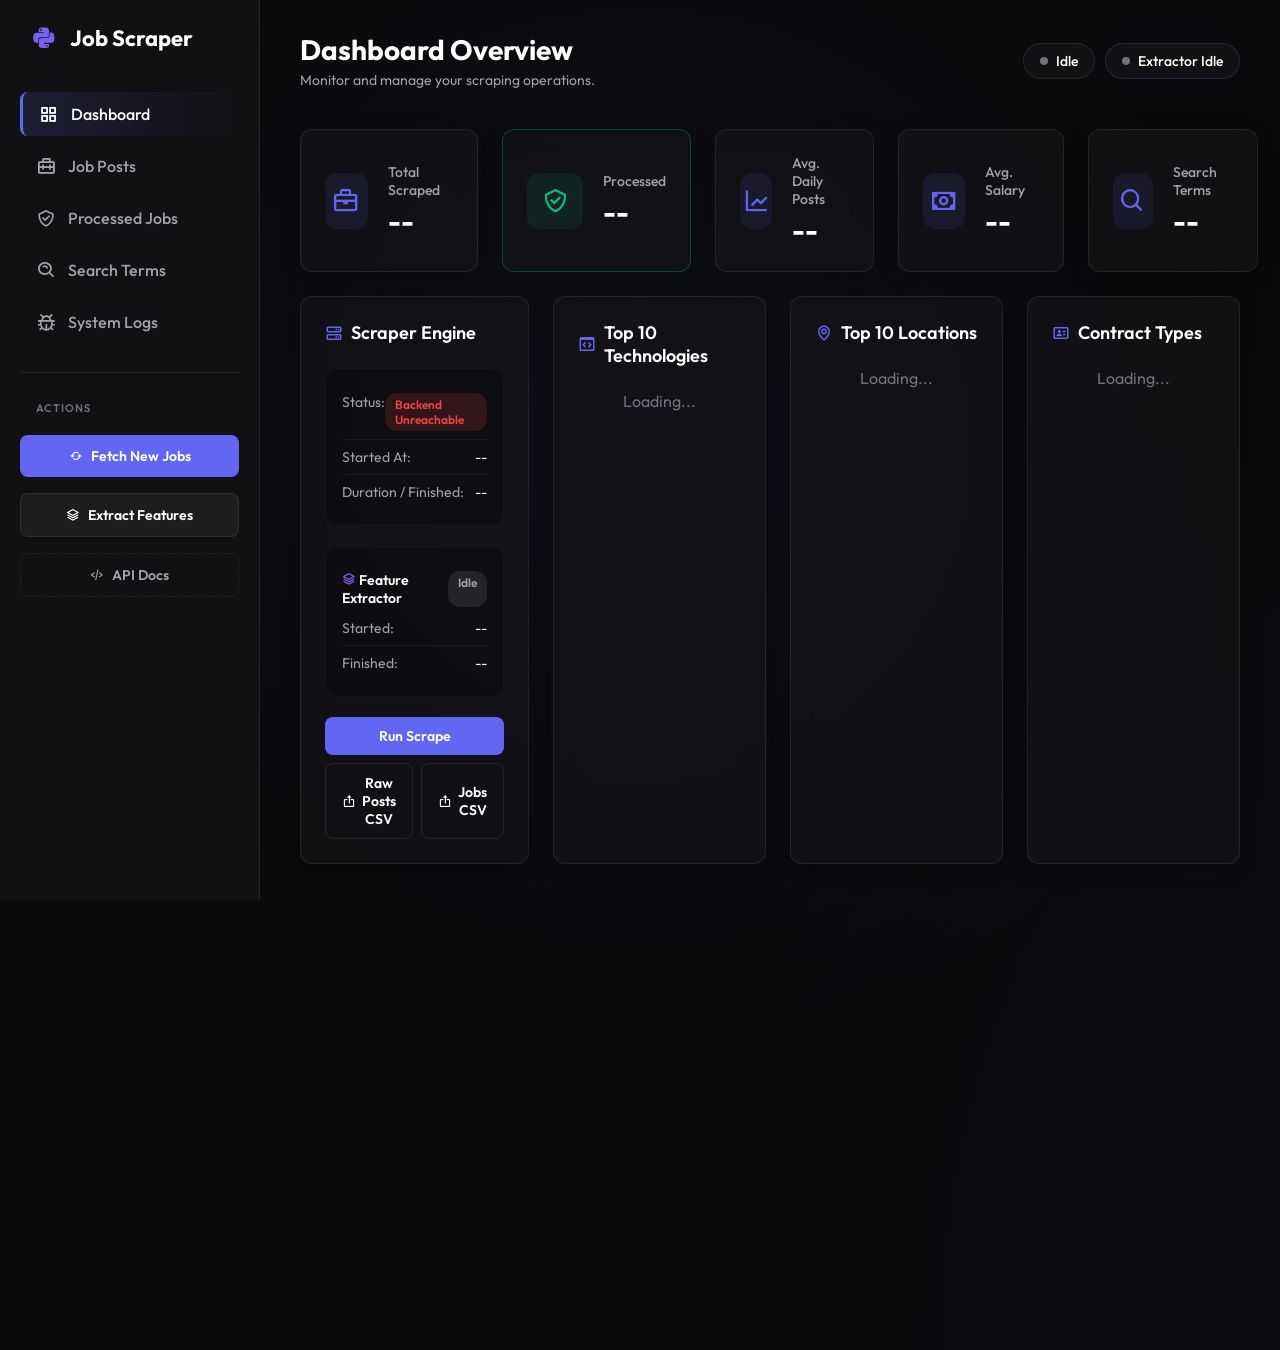
==== frontend/index.html @ f5d87446 "Adjust front-end" ====
<!DOCTYPE html>
<html lang="en">
<head>
    <meta charset="UTF-8">
    <meta name="viewport" content="width=device-width, initial-scale=1.0">
    <title>Gupy Scraper Dashboard</title>
    <meta name="description" content="Monitor and manage your Gupy job scraping operations with real-time status, feature extraction, and structured data views.">
    <!-- Favicon -->
    <link rel="icon" type="image/png" href="/frontend/favicon.png">
    <!-- Google Fonts -->
    <link rel="preconnect" href="https://fonts.googleapis.com">
    <link rel="preconnect" href="https://fonts.gstatic.com" crossorigin>
    <link href="https://fonts.googleapis.com/css2?family=Outfit:wght@300;400;500;600;700&display=swap" rel="stylesheet">
    <!-- Boxicons -->
    <link href='https://unpkg.com/boxicons@2.1.4/css/boxicons.min.css' rel='stylesheet'>
    <link rel="stylesheet" href="/frontend/style.css">
</head>
<body>
    <div class="app-container">
        <!-- Sidebar Navigation -->
        <nav class="sidebar">
            <div class="logo">
                <i class='bx bxl-python'></i>
                <span>Job Scraper</span>
            </div>
            <ul class="nav-links">
                <li class="nav-item active" data-target="dashboard-view">
                    <i class='bx bx-grid-alt'></i> Dashboard
                </li>
                <li class="nav-item" data-target="jobs-view">
                    <i class='bx bx-briefcase-alt-2'></i> Job Posts
                </li>
                <li class="nav-item" data-target="processed-jobs-view">
                    <i class='bx bx-check-shield'></i> Processed Jobs
                </li>
                <li class="nav-item" data-target="terms-view">
                    <i class='bx bx-search-alt'></i> Search Terms
                </li>
                <li class="nav-item" data-target="errors-view">
                    <i class='bx bx-bug'></i> System Logs
                </li>
                <div class="nav-divider"></div>
                <div class="nav-subtitle">ACTIONS</div>
                <li>
                    <button class="nav-btn primary" id="btn-scrape-incremental">
                        <i class='bx bx-refresh'></i> Fetch New Jobs
                    </button>
                </li>
                <li>
                    <button class="nav-btn secondary" id="btn-extract">
                        <i class='bx bx-layer'></i> Extract Features
                    </button>
                </li>
                <li>
                    <a href="/docs" target="_blank" class="nav-btn outline">
                        <i class='bx bx-code-alt'></i> API Docs
                    </a>
                </li>
            </ul>
        </nav>

        <!-- Main Content -->
        <main class="main-content">
            <header class="top-header">
                <div class="header-title">
                    <h1 id="page-title">Dashboard Overview</h1>
                    <p class="subtitle">Monitor and manage your scraping operations.</p>
                </div>
                <div class="header-status-pills">
                    <div class="scraper-status-pill" id="global-status-pill" title="Scraper Status">
                        <div class="status-indicator"></div>
                        <span id="global-status-text">Idle</span>
                    </div>
                    <div class="scraper-status-pill extractor-pill" id="extractor-status-pill" title="Extractor Status">
                        <div class="status-indicator" id="extractor-indicator"></div>
                        <span id="extractor-status-text">Extractor Idle</span>
                    </div>
                </div>
            </header>

            <div class="views-container">
                <!-- Dashboard View -->
                <section id="dashboard-view" class="view active">
                    <div class="metrics-grid" style="grid-template-columns: repeat(5, 1fr);">
                        <div class="metric-card glass">
                            <div class="metric-icon"><i class='bx bx-briefcase'></i></div>
                            <div class="metric-info">
                                <h3>Total Scraped</h3>
                                <h2 id="metric-jobs-count">--</h2>
                            </div>
                        </div>
                        <div class="metric-card glass" style="border-color: rgba(16, 185, 129, 0.3);">
                            <div class="metric-icon" style="background: rgba(16, 185, 129, 0.1); color: var(--success);"><i class='bx bx-check-shield'></i></div>
                            <div class="metric-info">
                                <h3>Processed</h3>
                                <h2 id="metric-processed-count">--</h2>
                            </div>
                        </div>
                        <div class="metric-card glass">
                            <div class="metric-icon"><i class='bx bx-line-chart'></i></div>
                            <div class="metric-info">
                                <h3>Avg. Daily Posts</h3>
                                <h2 id="metric-avg-daily">--</h2>
                            </div>
                        </div>
                        <div class="metric-card glass">
                            <div class="metric-icon"><i class='bx bx-money'></i></div>
                            <div class="metric-info">
                                <h3>Avg. Salary</h3>
                                <h2 id="metric-avg-salary">--</h2>
                            </div>
                        </div>
                        <div class="metric-card glass">
                            <div class="metric-icon"><i class='bx bx-search'></i></div>
                            <div class="metric-info">
                                <h3>Search Terms</h3>
                                <h2 id="metric-terms-count">--</h2>
                            </div>
                        </div>
                    </div>

                    <div class="panels-grid" style="grid-template-columns: repeat(4, 1fr);">
                        <div class="panel glass scraper-control">
                            <div class="panel-header">
                                <h2><i class='bx bx-server'></i> Scraper Engine</h2>
                            </div>
                            <div class="panel-body">
                                <div class="status-box">
                                    <div class="status-row">
                                        <span>Status:</span>
                                        <span id="sys-status" class="badge neutral">Connecting...</span>
                                    </div>
                                    <div class="status-row">
                                        <span>Started At:</span>
                                        <span id="sys-started">--</span>
                                    </div>
                                    <div class="status-row">
                                        <span>Duration / Finished:</span>
                                        <span id="sys-finished">--</span>
                                    </div>
                                </div>
                                <!-- Extractor Status -->
                                <div class="status-box">
                                    <div class="status-row" style="border-bottom: none; padding-bottom: 4px;">
                                        <span style="font-weight: 600; color: var(--text-primary);"><i class='bx bx-layer' style="color: var(--accent-secondary);"></i> Feature Extractor</span>
                                        <span id="ext-status" class="badge neutral">Idle</span>
                                    </div>
                                    <div class="status-row">
                                        <span>Started:</span>
                                        <span id="ext-started">--</span>
                                    </div>
                                    <div class="status-row">
                                        <span>Finished:</span>
                                        <span id="ext-finished">--</span>
                                    </div>
                                </div>
                                <div class="action-buttons mt-4">
                                    <button class="btn primary full-width" id="dash-btn-scrape">Run Scrape</button>
                                </div>
                                <div class="action-buttons mt-2" style="display: flex; gap: 8px;">
                                    <button class="btn outline full-width" id="dash-btn-export-posts" onclick="window.location.href='/job-posts/export'"><i class='bx bx-export'></i> Raw Posts CSV</button>
                                    <button class="btn outline full-width" id="dash-btn-export-jobs" onclick="window.location.href='/jobs/export'"><i class='bx bx-export'></i> Jobs CSV</button>
                                </div>
                            </div>
                        </div>

                        <div class="panel glass top-list-panel">
                            <div class="panel-header">
                                <h2><i class='bx bx-code-block'></i> Top 10 Technologies</h2>
                            </div>
                            <div class="panel-body">
                                <div id="top-technologies-list" class="list-container">
                                    <div class="text-center text-muted">Loading...</div>
                                </div>
                            </div>
                        </div>
                        
                        <div class="panel glass top-list-panel">
                            <div class="panel-header">
                                <h2><i class='bx bx-map'></i> Top 10 Locations</h2>
                            </div>
                            <div class="panel-body">
                                <div id="top-locations-list" class="list-container">
                                    <div class="text-center text-muted">Loading...</div>
                                </div>
                            </div>
                        </div>
                        
                        <div class="panel glass top-list-panel">
                            <div class="panel-header">
                                <h2><i class='bx bx-id-card'></i> Contract Types</h2>
                            </div>
                            <div class="panel-body">
                                <div id="top-contracts-list" class="list-container">
                                    <div class="text-center text-muted">Loading...</div>
                                </div>
                            </div>
                        </div>
                    </div>

                </section>

                <!-- Processed Jobs View -->
                <section id="processed-jobs-view" class="view">
                    <div class="panel glass full-height">
                        <div class="panel-header flex-between">
                            <h2><i class='bx bx-check-shield'></i> Structured Database</h2>
                            <button class="btn outline small" id="btn-refresh-processed"><i class='bx bx-refresh'></i> Refresh</button>
                        </div>
                        <!-- Search & Filter Bar -->
                        <div class="table-toolbar">
                            <div class="search-box">
                                <i class='bx bx-search'></i>
                                <input type="text" id="pj-search" placeholder="Search by title, company..." class="toolbar-input">
                            </div>
                            <div class="toolbar-controls">
                                <select id="pj-sort" class="toolbar-select">
                                    <option value="id-desc">Newest First</option>
                                    <option value="id-asc">Oldest First</option>
                                    <option value="title-asc">Title A–Z</option>
                                    <option value="title-desc">Title Z–A</option>
                                    <option value="salary-desc">Salary High→Low</option>
                                    <option value="salary-asc">Salary Low→High</option>
                                </select>
                                <select id="pj-page-size" class="toolbar-select small">
                                    <option value="20">20</option>
                                    <option value="50">50</option>
                                    <option value="100" selected>100</option>
                                </select>
                            </div>
                        </div>
                        <div class="table-container">
                            <table class="data-table" id="processed-jobs-table">
                                <thead>
                                    <tr>
                                        <th class="sortable" data-sort="id">ID</th>
                                        <th class="sortable" data-sort="title">Title</th>
                                        <th class="sortable" data-sort="company">Company</th>
                                        <th>Location</th>
                                        <th class="sortable" data-sort="salary">Salary</th>
                                        <th>Action</th>
                                    </tr>
                                </thead>
                                <tbody>
                                    <tr><td colspan="6" class="text-center text-muted">Loading structured jobs...</td></tr>
                                </tbody>
                            </table>
                        </div>
                        <!-- Added during: Enhancing Job Scraper Dashboard (Link: file:///Users/nathanlucio/.gemini/antigravity/brain/4db90108-ee99-41ea-8e56-d962562746fd/.system_generated/logs/overview.txt) -->
                        <div class="pagination-bar" id="pj-pagination"></div>
                    </div>
                </section>

                <!-- Jobs View -->
                <section id="jobs-view" class="view">
                    <div class="panel glass full-height">
                        <div class="panel-header flex-between">
                            <h2><i class='bx bx-briefcase-alt-2'></i> Job Postings Database</h2>
                            <button class="btn outline small" id="btn-export-csv"><i class='bx bx-export'></i> Export CSV</button>
                        </div>
                        <!-- Search & Filter Bar -->
                        <div class="table-toolbar">
                            <div class="search-box">
                                <i class='bx bx-search'></i>
                                <input type="text" id="jobs-search" placeholder="Search by title, company, city..." class="toolbar-input">
                            </div>
                            <div class="toolbar-controls">
                                <select id="jobs-filter-workplace" class="toolbar-select">
                                    <option value="">All Workplaces</option>
                                    <option value="remote">Remote</option>
                                    <option value="hybrid">Hybrid</option>
                                    <option value="on-site">On-site</option>
                                </select>
                                <select id="jobs-sort" class="toolbar-select">
                                    <option value="date-desc">Newest First</option>
                                    <option value="date-asc">Oldest First</option>
                                    <option value="name-asc">Title A–Z</option>
                                    <option value="name-desc">Title Z–A</option>
                                </select>
                                <select id="jobs-page-size" class="toolbar-select small">
                                    <option value="20">20</option>
                                    <option value="50">50</option>
                                    <option value="100" selected>100</option>
                                </select>
                            </div>
                        </div>
                        <div class="table-container">
                            <table class="data-table" id="jobs-table">
                                <thead>
                                    <tr>
                                        <th class="sortable" data-sort="id">ID</th>
                                        <th class="sortable" data-sort="name">Title</th>
                                        <th class="sortable" data-sort="company">Company</th>
                                        <th>City / State</th>
                                        <th>Workplace</th>
                                        <th class="sortable" data-sort="date">Published</th>
                                        <th>Platform</th>
                                        <th>Action</th>
                                    </tr>
                                </thead>
                                <tbody>
                                    <tr><td colspan="8" class="text-center text-muted">Loading jobs...</td></tr>
                                </tbody>
                            </table>
                        </div>
                        <div class="pagination-bar" id="jobs-pagination"></div>
                    </div>
                </section>

                <!-- Search Terms View -->
                <section id="terms-view" class="view">
                    <div class="panel glass">
                        <div class="panel-header flex-between">
                            <h2><i class='bx bx-search-alt'></i> Manage Search Terms</h2>
                            <button class="btn primary small" id="btn-add-term"><i class='bx bx-plus'></i> Add Term</button>
                        </div>
                        
                        <!-- Add Term Form (Hidden by default) -->
                        <div id="add-term-form" class="form-container" style="display: none;">
                            <input type="text" id="new-term-input" placeholder="e.g. Data Engineer" class="text-input">
                            <button class="btn solid-green" id="btn-submit-term">Save</button>
                            <button class="btn outline" id="btn-cancel-term">Cancel</button>
                        </div>

                        <div class="table-container mt-4">
                            <table class="data-table" id="terms-table">
                                <thead>
                                    <tr>
                                        <th>ID</th>
                                        <th>Search Term</th>
                                        <th>Status</th>
                                        <th>Actions</th>
                                    </tr>
                                </thead>
                                <tbody>
                                    <tr><td colspan="4" class="text-center text-muted">Loading terms...</td></tr>
                                </tbody>
                            </table>
                        </div>
                    </div>
                </section>

                <!-- Errors View -->
                <section id="errors-view" class="view">
                    <div class="panel glass full-height">
                        <div class="panel-header flex-between">
                            <h2><i class='bx bx-bug'></i> System Logs & Errors</h2>
                            <button class="btn outline small" id="btn-refresh-errors"><i class='bx bx-refresh'></i> Refresh</button>
                        </div>
                        <!-- Search & Filter Bar -->
                        <div class="table-toolbar">
                            <div class="search-box">
                                <i class='bx bx-search'></i>
                                <input type="text" id="errors-search" placeholder="Search errors..." class="toolbar-input">
                            </div>
                            <div class="toolbar-controls">
                                <select id="errors-filter-source" class="toolbar-select">
                                    <option value="">All Sources</option>
                                    <option value="scraper">Scraper</option>
                                    <option value="regex_extractor">Extractor</option>
                                </select>
                            </div>
                        </div>
                        <div class="table-container">
                            <table class="data-table" id="errors-table">
                                <thead>
                                    <tr>
                                        <th width="150">Timestamp (UTC)</th>
                                        <th width="120">Context</th>
                                        <th>Error Message</th>
                                        <th width="80">Action</th>
                                    </tr>
                                </thead>
                                <tbody>
                                    <tr><td colspan="4" class="text-center text-muted">Loading errors...</td></tr>
                                </tbody>
                            </table>
                        </div>
                        <div class="pagination-bar" id="errors-pagination"></div>
                    </div>
                </section>
            </div>
        </main>
    </div>
    
    <!-- Notification Toast -->
    <div id="toast-container" class="toast-container"></div>

    <!-- Modals -->
    <div id="job-modal" class="modal-overlay" style="display: none;">
        <div class="modal-content glass">
            <div class="modal-header">
                <h2 id="modal-job-title">Job Title</h2>
                <button class="action-btn" onclick="closeModal('job-modal')"><i class='bx bx-x'></i></button>
            </div>
            <div class="modal-body">
                <div class="job-meta-flex">
                    <span id="modal-job-company" class="badge neutral">Company</span>
                    <span id="modal-job-location" class="badge neutral">Location</span>
                    <a id="modal-job-url" href="#" target="_blank" class="badge info"><i class='bx bx-link-external'></i> View Original Page</a>
                </div>
                
                <h3 class="mt-4 text-secondary">Extracted Features</h3>
                <div class="features-grid">
                    <div class="feature-box">
                        <h4>Skills</h4>
                        <div id="modal-job-skills" class="pill-container"></div>
                    </div>
                    <div class="feature-box">
                        <h4>Badges / Tags</h4>
                        <div id="modal-job-badges" class="pill-container"></div>
                    </div>
                    <div class="feature-box">
                        <h4>Disabilities Accepted</h4>
                        <span id="modal-job-disabilities">N/A</span>
                    </div>
                </div>

                <h3 class="mt-4 text-secondary">Description Snippet</h3>
                <div class="raw-box mt-2" id="modal-job-desc"></div>
            </div>
        </div>
    </div>

    <div id="error-modal" class="modal-overlay" style="display: none;">
        <div class="modal-content glass">
            <div class="modal-header">
                <h2 class="text-danger"><i class='bx bx-bug'></i> System Log Details</h2>
                <button class="action-btn" onclick="closeModal('error-modal')"><i class='bx bx-x'></i></button>
            </div>
            <div class="modal-body">
                <div class="status-box">
                    <div class="status-row"><span>Error ID:</span><span id="modal-err-id"></span></div>
                    <div class="status-row"><span>Timestamp:</span><span id="modal-err-time"></span></div>
                    <div class="status-row"><span>Source/Context:</span><span id="modal-err-context"></span></div>
                    <div class="status-row"><span>Search Term Trigger:</span><span id="modal-err-term"></span></div>
                    <div class="status-row"><span>Pagination Page:</span><span id="modal-err-page"></span></div>
                </div>
                <h3 class="mt-4 text-secondary">Raw Message</h3>
                <pre class="raw-box mt-2 text-danger" id="modal-err-msg"></pre>
                
                <h3 class="mt-4 text-secondary">Raw Request Payload</h3>
                <pre class="raw-box mt-2 text-muted" id="modal-err-payload"></pre>
            </div>
        </div>
    </div>

    <!-- Processed Job Modal -->
    <div id="processed-job-modal" class="modal-overlay" style="display: none;">
        <div class="modal-content glass">
            <div class="modal-header">
                <h2 id="pj-title" style="color: var(--success)"><i class='bx bx-check-shield'></i> Processed Job</h2>
                <button class="action-btn" onclick="closeModal('processed-job-modal')"><i class='bx bx-x'></i></button>
            </div>
            <div class="modal-body">
                <div class="job-meta-flex">
                    <span id="pj-company" class="badge neutral">Company</span>
                    <span id="pj-location" class="badge neutral">Location</span>
                    <span id="pj-contract" class="badge neutral">Contract Type</span>
                    <span id="pj-salary" class="badge success">Salary</span>
                </div>
                
                <h3 class="mt-4 text-secondary">Normalized Requirements</h3>
                <div class="features-grid" style="grid-template-columns: 1fr 1fr;">
                    <div class="feature-box">
                        <h4>Hard Skills</h4>
                        <div id="pj-hardskills" class="pill-container"></div>
                    </div>
                    <div class="feature-box">
                        <h4>Soft Skills</h4>
                        <div id="pj-softskills" class="pill-container"></div>
                    </div>
                    <div class="feature-box" style="grid-column: span 2;">
                        <h4>Nice-To-Have Skills</h4>
                        <div id="pj-nicetohave" class="pill-container"></div>
                    </div>
                </div>

                <h3 class="mt-4 text-secondary">Raw Tech Stack Mapping</h3>
                <pre class="raw-box mt-2 text-muted" id="pj-techstack"></pre>
            </div>
        </div>
    </div>

    <script src="/frontend/script.js"></script>
</body>
</html>
---- frontend/style.css ----
:root {
    /* Premium Dark Theme Core Variables */
    --bg-base: #0a0a0c;
    --bg-surface: rgba(22, 22, 26, 0.6);
    --bg-surface-hover: rgba(35, 35, 41, 0.8);
    --bg-sidebar: #111114;
    
    --text-primary: #ffffff;
    --text-secondary: #a1a1aa;
    --text-muted: #71717a;
    
    --accent-primary: #6366f1; /* Indigo */
    --accent-primary-hover: #4f46e5;
    --accent-secondary: #8b5cf6; /* Violet */
    
    --success: #10b981;
    --warning: #f59e0b;
    --danger: #ef4444;
    --info: #3b82f6;

    --border: rgba(255, 255, 255, 0.08);
    --border-highlight: rgba(255, 255, 255, 0.15);
    
    --shadow-soft: 0 4px 20px rgba(0, 0, 0, 0.3);
    --shadow-glow: 0 0 15px rgba(99, 102, 241, 0.3);
    
    --radius-sm: 8px;
    --radius-md: 12px;
    --radius-lg: 16px;
    --radius-full: 9999px;
    
    --transition: all 0.25s cubic-bezier(0.4, 0, 0.2, 1);
}

* {
    margin: 0;
    padding: 0;
    box-sizing: border-box;
}

body {
    font-family: 'Outfit', sans-serif;
    background-color: var(--bg-base);
    color: var(--text-primary);
    min-height: 100vh;
    overflow: hidden;
    position: relative;
}

/* Subtle background gradient and texture */
body::before {
    content: '';
    position: absolute;
    top: -50%;
    left: -50%;
    width: 200%;
    height: 200%;
    background: radial-gradient(circle at center, rgba(99, 102, 241, 0.05) 0%, transparent 40%),
                radial-gradient(circle at bottom right, rgba(139, 92, 246, 0.05) 0%, transparent 40%);
    pointer-events: none;
    z-index: -1;
}

/* Glassmorphism utility */
.glass {
    background: var(--bg-surface);
    backdrop-filter: blur(12px);
    -webkit-backdrop-filter: blur(12px);
    border: 1px solid var(--border);
    border-radius: var(--radius-md);
    box-shadow: var(--shadow-soft);
}

/* Layout */
.app-container {
    display: flex;
    height: 100vh;
}

/* Sidebar */
.sidebar {
    width: 260px;
    background-color: var(--bg-sidebar);
    border-right: 1px solid var(--border);
    padding: 24px 20px;
    display: flex;
    flex-direction: column;
    z-index: 10;
}

.logo {
    display: flex;
    align-items: center;
    gap: 12px;
    font-size: 22px;
    font-weight: 700;
    color: var(--text-primary);
    margin-bottom: 40px;
    padding-left: 10px;
}

.logo i {
    font-size: 28px;
    color: var(--accent-primary);
    background: linear-gradient(135deg, var(--accent-primary), var(--accent-secondary));
    -webkit-background-clip: text;
    background-clip: text;
    -webkit-text-fill-color: transparent;
}

.nav-links {
    list-style: none;
    display: flex;
    flex-direction: column;
    gap: 8px;
}

.nav-item {
    display: flex;
    align-items: center;
    gap: 12px;
    padding: 12px 16px;
    border-radius: var(--radius-sm);
    color: var(--text-secondary);
    font-weight: 500;
    cursor: pointer;
    transition: var(--transition);
}

.nav-item i {
    font-size: 20px;
}

.nav-item:hover, .nav-item.active {
    background-color: var(--bg-surface-hover);
    color: var(--text-primary);
}

.nav-item.active {
    background: linear-gradient(90deg, rgba(99, 102, 241, 0.15), transparent);
    border-left: 3px solid var(--accent-primary);
}

.nav-divider {
    height: 1px;
    background-color: var(--border);
    margin: 20px 0;
}

.nav-subtitle {
    font-size: 11px;
    text-transform: uppercase;
    letter-spacing: 1px;
    color: var(--text-muted);
    margin-bottom: 12px;
    padding-left: 16px;
    font-weight: 600;
}

/* Sidebar Buttons */
.nav-btn {
    width: 100%;
    display: flex;
    align-items: center;
    justify-content: center;
    gap: 8px;
    padding: 12px;
    border-radius: var(--radius-sm);
    font-family: inherit;
    font-weight: 600;
    cursor: pointer;
    transition: var(--transition);
    border: none;
    margin-bottom: 8px;
    text-decoration: none;
    font-size: 14px;
}

.nav-btn.primary {
    background-color: var(--accent-primary);
    color: white;
}
.nav-btn.primary:hover {
    background-color: var(--accent-primary-hover);
    box-shadow: var(--shadow-glow);
}
.nav-btn.secondary {
    background: rgba(255, 255, 255, 0.05);
    color: var(--text-primary);
    border: 1px solid var(--border);
}
.nav-btn.secondary:hover {
    background: rgba(255, 255, 255, 0.1);
}
.nav-btn.outline {
    background: transparent;
    color: var(--text-secondary);
    border: 1px dashed var(--border);
}
.nav-btn.outline:hover {
    border-color: var(--text-primary);
    color: var(--text-primary);
}

/* Main Content */
.main-content {
    flex: 1;
    display: flex;
    flex-direction: column;
    padding: 32px 40px;
    overflow-y: auto;
}

.top-header {
    display: flex;
    justify-content: space-between;
    align-items: center;
    margin-bottom: 40px;
}

.header-title h1 {
    font-size: 28px;
    font-weight: 700;
    margin-bottom: 4px;
}

.header-title .subtitle {
    color: var(--text-secondary);
    font-size: 14px;
}

/* Header Status Pills */
.header-status-pills {
    display: flex;
    gap: 10px;
    align-items: center;
}

/* Status Pill */
.scraper-status-pill {
    display: flex;
    align-items: center;
    gap: 8px;
    padding: 8px 16px;
    border-radius: var(--radius-full);
    background: var(--bg-surface);
    border: 1px solid var(--border);
    font-size: 14px;
    font-weight: 500;
}

.extractor-pill {
    border-color: rgba(139, 92, 246, 0.2);
}

.status-indicator {
    width: 8px;
    height: 8px;
    border-radius: 50%;
    background-color: var(--text-muted);
    transition: all 0.3s ease;
}
.status-indicator.running {
    background-color: var(--success);
    box-shadow: 0 0 10px var(--success);
    animation: pulse 2s infinite;
}
.status-indicator.error {
    background-color: var(--danger);
    box-shadow: 0 0 10px var(--danger);
}

@keyframes pulse {
    0% { transform: scale(0.95); opacity: 0.8; }
    50% { transform: scale(1.1); opacity: 1; }
    100% { transform: scale(0.95); opacity: 0.8; }
}

/* Views Architecture */
.views-container {
    flex: 1;
    position: relative;
}

.view {
    display: none;
    animation: fadeIn 0.3s ease-out;
}
.view.active {
    display: block;
}

@keyframes fadeIn {
    from { opacity: 0; transform: translateY(10px); }
    to { opacity: 1; transform: translateY(0); }
}

/* Dashboard Grid */
.metrics-grid {
    display: grid;
    grid-template-columns: repeat(3, 1fr);
    gap: 24px;
    margin-bottom: 24px;
}

.metric-card {
    padding: 24px;
    display: flex;
    align-items: center;
    gap: 20px;
    transition: var(--transition);
}
.metric-card:hover {
    transform: translateY(-2px);
    border-color: var(--border-highlight);
}

.metric-icon {
    width: 56px;
    height: 56px;
    border-radius: var(--radius-md);
    background: rgba(99, 102, 241, 0.1);
    color: var(--accent-primary);
    display: flex;
    align-items: center;
    justify-content: center;
    font-size: 28px;
}
.metric-icon.error {
    background: rgba(239, 68, 68, 0.1);
    color: var(--danger);
}

.metric-info h3 {
    font-size: 14px;
    color: var(--text-secondary);
    font-weight: 500;
    margin-bottom: 4px;
}
.metric-info h2 {
    font-size: 28px;
    font-weight: 700;
}

.panels-grid {
    display: grid;
    grid-template-columns: repeat(3, 1fr);
    gap: 24px;
}

.list-container {
    display: flex;
    flex-direction: column;
    gap: 12px;
}

.list-item {
    display: flex;
    justify-content: space-between;
    align-items: center;
    background: rgba(255, 255, 255, 0.03);
    padding: 12px 16px;
    border-radius: var(--radius-sm);
    border: 1px solid var(--border);
    transition: var(--transition);
}

.list-item:hover {
    background: rgba(255, 255, 255, 0.05);
    border-color: var(--border-highlight);
}

.list-item-name {
    font-weight: 600;
    color: var(--text-primary);
}

.list-item-count {
    background: var(--accent-primary);
    color: white;
    padding: 2px 8px;
    border-radius: 12px;
    font-size: 12px;
    font-weight: 600;
}


.panel {
    padding: 24px;
    display: flex;
    flex-direction: column;
}

.panel.full-height {
    height: calc(100vh - 160px);
}

.panel-header {
    margin-bottom: 24px;
}

.panel-header h2 {
    font-size: 18px;
    font-weight: 600;
    display: flex;
    align-items: center;
    gap: 8px;
}

.panel-header h2 i {
    color: var(--accent-primary);
}

.flex-between {
    display: flex;
    justify-content: space-between;
    align-items: center;
}

.status-box {
    background: rgba(0,0,0,0.2);
    border-radius: var(--radius-md);
    padding: 16px;
    margin-bottom: 20px;
    border: 1px solid rgba(255,255,255,0.03);
}
.status-row {
    display: flex;
    justify-content: space-between;
    padding: 8px 0;
    border-bottom: 1px solid rgba(255,255,255,0.05);
    font-size: 14px;
}
.status-row:last-child {
    border-bottom: none;
}
.status-row span:first-child {
    color: var(--text-secondary);
}

/* Badges */
.badge {
    padding: 4px 10px;
    border-radius: 12px;
    font-size: 12px;
    font-weight: 600;
}
.badge.neutral { background: rgba(161, 161, 170, 0.15); color: var(--text-secondary); }
.badge.success { background: rgba(16, 185, 129, 0.15); color: var(--success); }
.badge.danger { background: rgba(239, 68, 68, 0.15); color: var(--danger); }
.badge.warning { background: rgba(245, 158, 11, 0.15); color: var(--warning); }
.badge.info { background: rgba(59, 130, 246, 0.15); color: var(--info); }

/* Buttons General */
.btn {
    padding: 10px 16px;
    border-radius: var(--radius-sm);
    font-family: inherit;
    font-weight: 600;
    font-size: 14px;
    cursor: pointer;
    transition: var(--transition);
    border: none;
    display: inline-flex;
    align-items: center;
    gap: 6px;
}
.btn.small { padding: 6px 12px; font-size: 13px; }
.btn.full-width { width: 100%; justify-content: center; }

.btn.primary { background-color: var(--accent-primary); color: white; }
.btn.primary:hover { background-color: var(--accent-primary-hover); }
.btn.warning { background-color: rgba(245, 158, 11, 0.1); color: var(--warning); border: 1px solid var(--warning); }
.btn.warning:hover { background-color: rgba(245, 158, 11, 0.2); }
.btn.solid-green { background-color: var(--success); color: white; }
.btn.solid-green:hover { filter: brightness(1.1); }
.btn.outline { background: transparent; color: var(--text-primary); border: 1px solid var(--border); }
.btn.outline:hover { background: rgba(255,255,255,0.05); }

/* Form inputs */
.form-container {
    display: flex;
    gap: 12px;
    background: rgba(0,0,0,0.2);
    padding: 16px;
    border-radius: var(--radius-md);
}
.text-input {
    background: var(--bg-surface);
    border: 1px solid var(--border);
    color: var(--text-primary);
    padding: 10px 16px;
    border-radius: var(--radius-sm);
    font-family: inherit;
    flex: 1;
    transition: var(--transition);
}
.text-input:focus {
    outline: none;
    border-color: var(--accent-primary);
    box-shadow: 0 0 0 2px rgba(99, 102, 241, 0.2);
}

/* ========== Table Toolbar ========== */
.table-toolbar {
    display: flex;
    align-items: center;
    gap: 12px;
    margin-bottom: 16px;
    flex-wrap: wrap;
}

.search-box {
    flex: 1;
    min-width: 200px;
    display: flex;
    align-items: center;
    gap: 8px;
    background: rgba(0,0,0,0.25);
    border: 1px solid var(--border);
    border-radius: var(--radius-sm);
    padding: 0 12px;
    transition: var(--transition);
}
.search-box:focus-within {
    border-color: var(--accent-primary);
    box-shadow: 0 0 0 2px rgba(99, 102, 241, 0.15);
}
.search-box i {
    color: var(--text-muted);
    font-size: 18px;
}
.toolbar-input {
    background: transparent;
    border: none;
    color: var(--text-primary);
    font-family: inherit;
    font-size: 14px;
    padding: 10px 4px;
    width: 100%;
    outline: none;
}
.toolbar-input::placeholder {
    color: var(--text-muted);
}

.toolbar-controls {
    display: flex;
    gap: 8px;
    align-items: center;
}

.toolbar-select {
    background: rgba(0,0,0,0.25);
    border: 1px solid var(--border);
    color: var(--text-secondary);
    font-family: inherit;
    font-size: 13px;
    padding: 9px 12px;
    border-radius: var(--radius-sm);
    cursor: pointer;
    transition: var(--transition);
    appearance: none;
    -webkit-appearance: none;
    background-image: url("data:image/svg+xml,%3Csvg xmlns='http://www.w3.org/2000/svg' width='12' height='12' viewBox='0 0 12 12'%3E%3Cpath fill='%2371717a' d='M6 8L1 3h10z'/%3E%3C/svg%3E");
    background-repeat: no-repeat;
    background-position: right 10px center;
    padding-right: 28px;
}
.toolbar-select:hover {
    border-color: var(--border-highlight);
    color: var(--text-primary);
}
.toolbar-select:focus {
    outline: none;
    border-color: var(--accent-primary);
}
.toolbar-select.small {
    width: 70px;
}

/* ========== Pagination ========== */
.pagination-bar {
    display: flex;
    align-items: center;
    justify-content: center;
    gap: 4px;
    padding: 16px 0 4px;
    flex-wrap: wrap;
}
.pagination-bar .page-btn {
    min-width: 36px;
    height: 36px;
    display: flex;
    align-items: center;
    justify-content: center;
    border: 1px solid var(--border);
    background: transparent;
    color: var(--text-secondary);
    border-radius: var(--radius-sm);
    font-family: inherit;
    font-size: 13px;
    font-weight: 500;
    cursor: pointer;
    transition: var(--transition);
    padding: 0 6px;
}
.pagination-bar .page-btn:hover:not(.active):not(:disabled) {
    background: rgba(255,255,255,0.05);
    border-color: var(--border-highlight);
    color: var(--text-primary);
}
.pagination-bar .page-btn.active {
    background: var(--accent-primary);
    border-color: var(--accent-primary);
    color: white;
    box-shadow: 0 0 12px rgba(99, 102, 241, 0.3);
}
.pagination-bar .page-btn:disabled {
    opacity: 0.3;
    cursor: default;
}
.pagination-bar .page-info {
    color: var(--text-muted);
    font-size: 13px;
    margin: 0 12px;
}

/* Tables */
.table-container {
    overflow: auto;
    flex: 1;
    border: 1px solid var(--border);
    border-radius: var(--radius-md);
    background: rgba(0,0,0,0.2);
}

.data-table {
    width: 100%;
    border-collapse: collapse;
    font-size: 14px;
}
.data-table th, .data-table td {
    padding: 12px 16px;
    text-align: left;
    border-bottom: 1px solid rgba(255,255,255,0.05);
}
.data-table th {
    font-weight: 600;
    color: var(--text-secondary);
    background: rgba(255, 255, 255, 0.02);
    position: sticky;
    top: 0;
    z-index: 1;
    user-select: none;
}
.data-table th.sortable {
    cursor: pointer;
    transition: color 0.2s;
}
.data-table th.sortable:hover {
    color: var(--text-primary);
}
.data-table th.sortable::after {
    content: ' ↕';
    font-size: 11px;
    opacity: 0.4;
}
.data-table th.sort-asc::after {
    content: ' ↑';
    opacity: 1;
    color: var(--accent-primary);
}
.data-table th.sort-desc::after {
    content: ' ↓';
    opacity: 1;
    color: var(--accent-primary);
}
.data-table tr:hover td {
    background-color: rgba(255, 255, 255, 0.02);
}
.data-table td.break-word {
    word-break: break-all;
}

/* Utilities */
.mt-2 { margin-top: 8px; }
.mt-4 { margin-top: 16px; }
.text-center { text-align: center; }
.text-muted { color: var(--text-muted); }
.text-secondary { color: var(--text-secondary); }
.text-danger { color: var(--danger); }

/* Switch for toggle components */
.switch {
    position: relative;
    display: inline-block;
    width: 44px;
    height: 24px;
}
.switch input { opacity: 0; width: 0; height: 0; }
.slider {
    position: absolute;
    cursor: pointer;
    top: 0; left: 0; right: 0; bottom: 0;
    background-color: rgba(255,255,255,0.1);
    transition: .4s;
    border-radius: 24px;
}
.slider:before {
    position: absolute;
    content: "";
    height: 18px;
    width: 18px;
    left: 3px;
    bottom: 3px;
    background-color: white;
    transition: .4s;
    border-radius: 50%;
}
input:checked + .slider {
    background-color: var(--success);
}
input:checked + .slider:before {
    transform: translateX(20px);
}

.action-btn {
    background: none;
    border: none;
    color: var(--text-muted);
    font-size: 18px;
    cursor: pointer;
    transition: color 0.2s;
    padding: 4px;
}
.action-btn.delete:hover { color: var(--danger); }

/* Toasts */
.toast-container {
    position: fixed;
    bottom: 24px;
    right: 24px;
    display: flex;
    flex-direction: column;
    gap: 12px;
    z-index: 9999;
}
.toast {
    background: var(--bg-surface-hover);
    backdrop-filter: blur(12px);
    border: 1px solid var(--border);
    color: var(--text-primary);
    padding: 14px 20px;
    border-radius: var(--radius-md);
    box-shadow: 0 10px 25px rgba(0,0,0,0.5);
    display: flex;
    align-items: center;
    gap: 12px;
    font-size: 14px;
    animation: slideIn 0.3s ease-out;
}
.toast i { font-size: 20px; }
.toast.success i { color: var(--success); }
.toast.error i { color: var(--danger); }
.toast.info i { color: var(--info); }
.toast.hiding { animation: slideOut 0.3s ease-in forwards; }

@keyframes slideIn {
    from { transform: translateX(100%); opacity: 0; }
    to { transform: translateX(0); opacity: 1; }
}
@keyframes slideOut {
    from { transform: translateX(0); opacity: 1; }
    to { transform: translateX(100%); opacity: 0; }
}

/* Scrollbar */
::-webkit-scrollbar { width: 8px; height: 8px;}
::-webkit-scrollbar-track { background: transparent; }
::-webkit-scrollbar-thumb { background: rgba(255, 255, 255, 0.1); border-radius: 4px; }
::-webkit-scrollbar-thumb:hover { background: rgba(255, 255, 255, 0.2); }

/* Modals */
.modal-overlay {
    position: fixed;
    top: 0; left: 0; right: 0; bottom: 0;
    background: rgba(0, 0, 0, 0.6);
    backdrop-filter: blur(8px);
    z-index: 99999;
    display: flex;
    align-items: center;
    justify-content: center;
    padding: 24px;
    animation: fadeIn 0.2s ease-out;
}
.modal-content {
    background: var(--bg-sidebar);
    width: 100%;
    max-width: 800px;
    max-height: 90vh;
    border-radius: var(--radius-md);
    display: flex;
    flex-direction: column;
    overflow: hidden;
    box-shadow: 0 20px 40px rgba(0,0,0,0.6);
}
.modal-header {
    padding: 20px 24px;
    border-bottom: 1px solid var(--border);
    display: flex;
    justify-content: space-between;
    align-items: center;
}
.modal-header h2 { font-size: 20px; }
.modal-body {
    padding: 24px;
    overflow-y: auto;
    flex: 1;
}
.job-meta-flex {
    display: flex;
    gap: 12px;
    flex-wrap: wrap;
}
.features-grid {
    display: grid;
    grid-template-columns: 1fr 1fr 1fr;
    gap: 16px;
    margin-top: 12px;
}
.feature-box {
    background: rgba(0,0,0,0.3);
    padding: 16px;
    border-radius: var(--radius-sm);
    border: 1px solid rgba(255,255,255,0.05);
}
.feature-box h4 {
    font-size: 12px;
    color: var(--text-muted);
    text-transform: uppercase;
    letter-spacing: 1px;
    margin-bottom: 12px;
}
.pill-container {
    display: flex;
    flex-wrap: wrap;
    gap: 6px;
}
.pill {
    background: rgba(99, 102, 241, 0.15);
    color: #a5b4fc;
    padding: 4px 10px;
    border-radius: 12px;
    font-size: 12px;
    border: 1px solid rgba(99, 102, 241, 0.3);
}
.raw-box {
    background: #000;
    border: 1px solid var(--border);
    padding: 16px;
    border-radius: var(--radius-sm);
    font-family: inherit;
    font-size: 14px;
    line-height: 1.6;
    color: var(--text-secondary);
    overflow-x: auto;
}
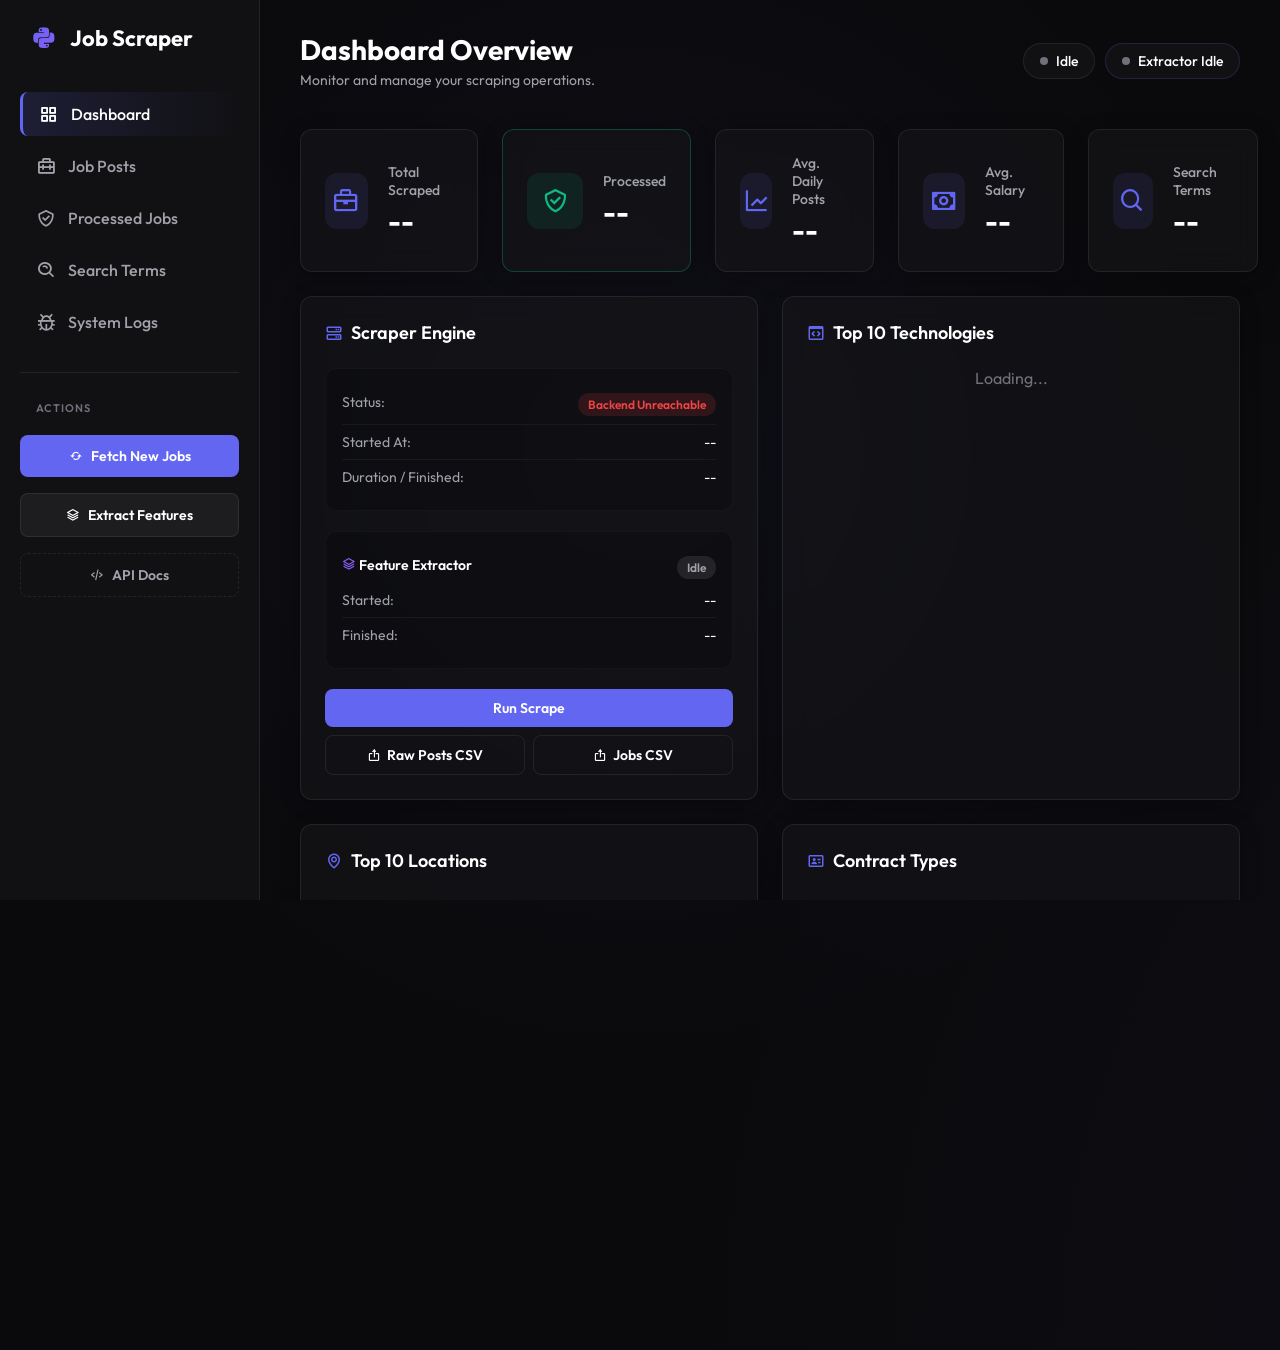
==== commit 06cdf4a1: "add count by seniority" ====
--- a/frontend/index.html
+++ b/frontend/index.html
@@ -119,7 +119,7 @@
                         </div>
                     </div>
 
-                    <div class="panels-grid" style="grid-template-columns: repeat(4, 1fr);">
+                    <div class="panels-grid" style="grid-template-columns: repeat(auto-fit, minmax(300px, 1fr));">
                         <div class="panel glass scraper-control">
                             <div class="panel-header">
                                 <h2><i class='bx bx-server'></i> Scraper Engine</h2>
@@ -192,6 +192,17 @@
                             </div>
                             <div class="panel-body">
                                 <div id="top-contracts-list" class="list-container">
+                                    <div class="text-center text-muted">Loading...</div>
+                                </div>
+                            </div>
+                        </div>
+
+                        <div class="panel glass top-list-panel">
+                            <div class="panel-header">
+                                <h2><i class='bx bx-trending-up'></i> Job Seniority</h2>
+                            </div>
+                            <div class="panel-body">
+                                <div id="top-seniority-list" class="list-container">
                                     <div class="text-center text-muted">Loading...</div>
                                 </div>
                             </div>
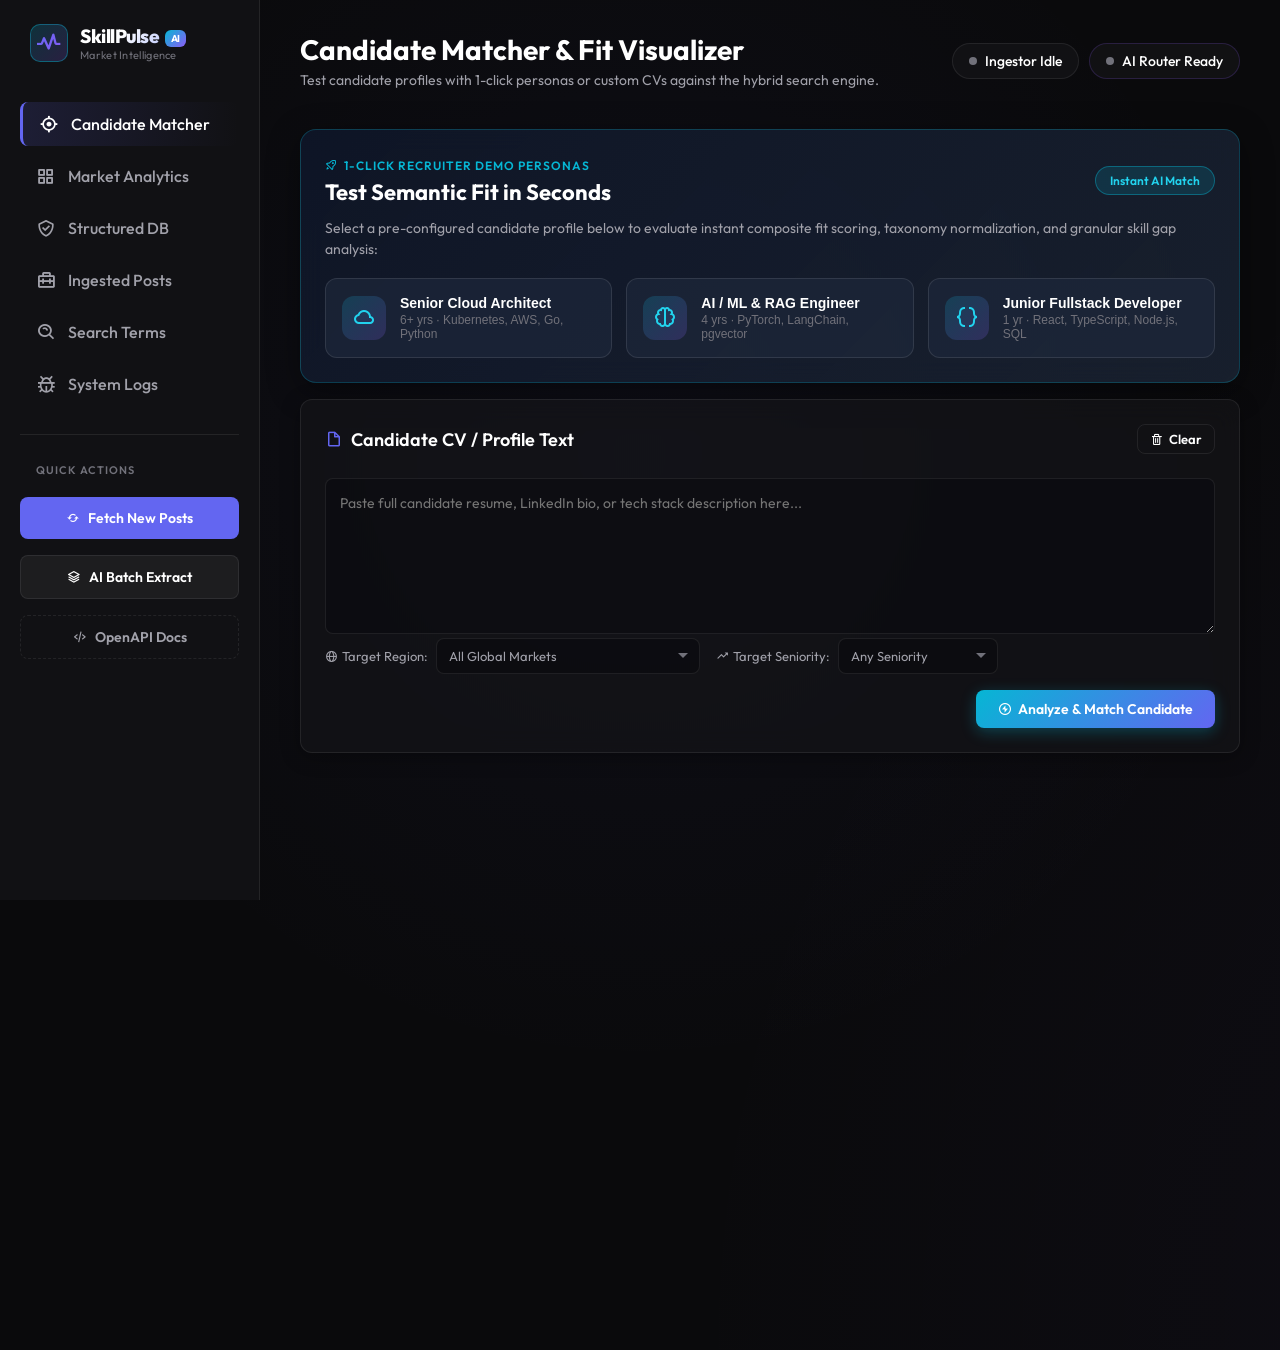
==== commit f54db787: "feat: integrate multi-provider cloud AI router with Groq and OpenRouter support, including dynamic r" ====
--- a/frontend/index.html
+++ b/frontend/index.html
@@ -3,14 +3,14 @@
 <head>
     <meta charset="UTF-8">
     <meta name="viewport" content="width=device-width, initial-scale=1.0">
-    <title>Gupy Scraper Dashboard</title>
-    <meta name="description" content="Monitor and manage your Gupy job scraping operations with real-time status, feature extraction, and structured data views.">
+    <title>SkillPulse AI — Labor Market Intelligence & Candidate Matcher</title>
+    <meta name="description" content="Labor market intelligence platform, multi-provider Cloud AI extraction cascade, and semantic candidate matching engine powered by pgvector.">
     <!-- Favicon -->
     <link rel="icon" type="image/png" href="/frontend/favicon.png">
     <!-- Google Fonts -->
     <link rel="preconnect" href="https://fonts.googleapis.com">
     <link rel="preconnect" href="https://fonts.gstatic.com" crossorigin>
-    <link href="https://fonts.googleapis.com/css2?family=Outfit:wght@300;400;500;600;700&display=swap" rel="stylesheet">
+    <link href="https://fonts.googleapis.com/css2?family=Outfit:wght@300;400;500;600;700;800&family=Inter:wght@300;400;500;600;700&display=swap" rel="stylesheet">
     <!-- Boxicons -->
     <link href='https://unpkg.com/boxicons@2.1.4/css/boxicons.min.css' rel='stylesheet'>
     <link rel="stylesheet" href="/frontend/style.css">
@@ -20,18 +20,26 @@
         <!-- Sidebar Navigation -->
         <nav class="sidebar">
             <div class="logo">
-                <i class='bx bxl-python'></i>
-                <span>Job Scraper</span>
+                <div class="logo-icon-wrapper">
+                    <i class='bx bx-pulse pulse-glow'></i>
+                </div>
+                <div class="logo-text">
+                    <span class="brand-name">SkillPulse <span class="ai-badge">AI</span></span>
+                    <span class="brand-sub">Market Intelligence</span>
+                </div>
             </div>
             <ul class="nav-links">
-                <li class="nav-item active" data-target="dashboard-view">
-                    <i class='bx bx-grid-alt'></i> Dashboard
+                <li class="nav-item active" data-target="matcher-view">
+                    <i class='bx bx-target-lock'></i> Candidate Matcher
+                </li>
+                <li class="nav-item" data-target="dashboard-view">
+                    <i class='bx bx-grid-alt'></i> Market Analytics
+                </li>
+                <li class="nav-item" data-target="processed-jobs-view">
+                    <i class='bx bx-check-shield'></i> Structured DB
                 </li>
                 <li class="nav-item" data-target="jobs-view">
-                    <i class='bx bx-briefcase-alt-2'></i> Job Posts
-                </li>
-                <li class="nav-item" data-target="processed-jobs-view">
-                    <i class='bx bx-check-shield'></i> Processed Jobs
+                    <i class='bx bx-briefcase-alt-2'></i> Ingested Posts
                 </li>
                 <li class="nav-item" data-target="terms-view">
                     <i class='bx bx-search-alt'></i> Search Terms
@@ -40,20 +48,20 @@
                     <i class='bx bx-bug'></i> System Logs
                 </li>
                 <div class="nav-divider"></div>
-                <div class="nav-subtitle">ACTIONS</div>
+                <div class="nav-subtitle">QUICK ACTIONS</div>
                 <li>
                     <button class="nav-btn primary" id="btn-scrape-incremental">
-                        <i class='bx bx-refresh'></i> Fetch New Jobs
+                        <i class='bx bx-refresh'></i> Fetch New Posts
                     </button>
                 </li>
                 <li>
                     <button class="nav-btn secondary" id="btn-extract">
-                        <i class='bx bx-layer'></i> Extract Features
+                        <i class='bx bx-layer'></i> AI Batch Extract
                     </button>
                 </li>
                 <li>
                     <a href="/docs" target="_blank" class="nav-btn outline">
-                        <i class='bx bx-code-alt'></i> API Docs
+                        <i class='bx bx-code-alt'></i> OpenAPI Docs
                     </a>
                 </li>
             </ul>
@@ -63,43 +71,221 @@
         <main class="main-content">
             <header class="top-header">
                 <div class="header-title">
-                    <h1 id="page-title">Dashboard Overview</h1>
-                    <p class="subtitle">Monitor and manage your scraping operations.</p>
+                    <h1 id="page-title">Candidate Matcher & Fit Visualizer</h1>
+                    <p class="subtitle" id="page-subtitle">Test candidate profiles with 1-click personas or custom CVs against the hybrid search engine.</p>
                 </div>
                 <div class="header-status-pills">
-                    <div class="scraper-status-pill" id="global-status-pill" title="Scraper Status">
+                    <div class="scraper-status-pill" id="global-status-pill" title="Ingestion Engine Status">
                         <div class="status-indicator"></div>
-                        <span id="global-status-text">Idle</span>
-                    </div>
-                    <div class="scraper-status-pill extractor-pill" id="extractor-status-pill" title="Extractor Status">
+                        <span id="global-status-text">Ingestor Idle</span>
+                    </div>
+                    <div class="scraper-status-pill extractor-pill" id="extractor-status-pill" title="Cloud AI Router Status">
                         <div class="status-indicator" id="extractor-indicator"></div>
-                        <span id="extractor-status-text">Extractor Idle</span>
+                        <span id="extractor-status-text">AI Router Ready</span>
                     </div>
                 </div>
             </header>
 
             <div class="views-container">
-                <!-- Dashboard View -->
-                <section id="dashboard-view" class="view active">
+
+                <!-- ══════════════════════════════════════════════════════════ -->
+                <!-- CANDIDATE MATCHER VIEW (PRIMARY SHOWCASE) -->
+                <!-- ══════════════════════════════════════════════════════════ -->
+                <section id="matcher-view" class="view active">
+                    <!-- 1-Click Persona Bar -->
+                    <div class="persona-hero glass">
+                        <div class="persona-hero-header">
+                            <div class="persona-title-group">
+                                <span class="persona-kicker"><i class='bx bx-rocket'></i> 1-Click Recruiter Demo Personas</span>
+                                <h2>Test Semantic Fit in Seconds</h2>
+                            </div>
+                            <span class="persona-badge">Instant AI Match</span>
+                        </div>
+                        <p class="persona-hero-desc">Select a pre-configured candidate profile below to evaluate instant composite fit scoring, taxonomy normalization, and granular skill gap analysis:</p>
+                        <div class="persona-buttons-grid">
+                            <button class="persona-card-btn" id="btn-persona-cloud">
+                                <div class="persona-btn-icon"><i class='bx bx-cloud'></i></div>
+                                <div class="persona-btn-text">
+                                    <strong>Senior Cloud Architect</strong>
+                                    <span>6+ yrs · Kubernetes, AWS, Go, Python</span>
+                                </div>
+                            </button>
+                            <button class="persona-card-btn" id="btn-persona-ai">
+                                <div class="persona-btn-icon"><i class='bx bx-brain'></i></div>
+                                <div class="persona-btn-text">
+                                    <strong>AI / ML & RAG Engineer</strong>
+                                    <span>4 yrs · PyTorch, LangChain, pgvector</span>
+                                </div>
+                            </button>
+                            <button class="persona-card-btn" id="btn-persona-fullstack">
+                                <div class="persona-btn-icon"><i class='bx bx-code-curly'></i></div>
+                                <div class="persona-btn-text">
+                                    <strong>Junior Fullstack Developer</strong>
+                                    <span>1 yr · React, TypeScript, Node.js, SQL</span>
+                                </div>
+                            </button>
+                        </div>
+                    </div>
+
+                    <!-- Input and Filters Grid -->
+                    <div class="matcher-input-grid mt-4">
+                        <div class="panel glass">
+                            <div class="panel-header flex-between">
+                                <h2><i class='bx bx-file-blank'></i> Candidate CV / Profile Text</h2>
+                                <button class="btn outline small" id="btn-clear-resume"><i class='bx bx-trash'></i> Clear</button>
+                            </div>
+                            <div class="panel-body">
+                                <textarea id="matcher-resume-input" class="resume-textarea" rows="6" placeholder="Paste full candidate resume, LinkedIn bio, or tech stack description here..."></textarea>
+                                <div class="matcher-controls mt-3">
+                                    <div class="control-group">
+                                        <label for="matcher-region-select"><i class='bx bx-globe'></i> Target Region:</label>
+                                        <select id="matcher-region-select" class="toolbar-select">
+                                            <option value="" selected>All Global Markets</option>
+                                            <option value="Europe">Europe (London, Dublin, Berlin)</option>
+                                            <option value="Latin America">Latin America (São Paulo, Remote BR)</option>
+                                            <option value="North America">North America</option>
+                                        </select>
+                                    </div>
+                                    <div class="control-group">
+                                        <label for="matcher-seniority-select"><i class='bx bx-trending-up'></i> Target Seniority:</label>
+                                        <select id="matcher-seniority-select" class="toolbar-select">
+                                            <option value="" selected>Any Seniority</option>
+                                            <option value="Júnior">Junior / Entry</option>
+                                            <option value="Pleno">Pleno / Mid-Level</option>
+                                            <option value="Sênior">Senior / Lead</option>
+                                            <option value="Especialista">Specialist / Principal</option>
+                                        </select>
+                                    </div>
+                                    <button class="btn primary btn-match-submit" id="btn-run-match">
+                                        <i class='bx bx-bolt-circle'></i> Analyze & Match Candidate
+                                    </button>
+                                </div>
+                            </div>
+                        </div>
+                    </div>
+
+                    <!-- Match Results Dashboard (Hidden until matched) -->
+                    <div id="matcher-results-section" style="display: none;" class="mt-4">
+                        <!-- Top Summary Cards -->
+                        <div class="matcher-summary-grid">
+                            <!-- Candidate Profile Card -->
+                            <div class="panel glass profile-card">
+                                <div class="panel-header">
+                                    <h2><i class='bx bx-user-check'></i> Extracted Candidate Profile</h2>
+                                </div>
+                                <div class="panel-body">
+                                    <div class="profile-stats">
+                                        <div class="profile-stat-item">
+                                            <span class="stat-label">Identified Seniority</span>
+                                            <strong class="stat-value" id="res-extracted-seniority">Senior</strong>
+                                        </div>
+                                        <div class="profile-stat-item">
+                                            <span class="stat-label">Estimated Exp.</span>
+                                            <strong class="stat-value" id="res-extracted-experience">6+ Years</strong>
+                                        </div>
+                                    </div>
+                                    <div class="mt-3">
+                                        <span class="section-label">Canonical Hard Skills:</span>
+                                        <div id="res-extracted-hard-skills" class="pill-container mt-1"></div>
+                                    </div>
+                                    <div class="mt-3">
+                                        <span class="section-label">Soft & Behavioral Skills:</span>
+                                        <div id="res-extracted-soft-skills" class="pill-container mt-1"></div>
+                                    </div>
+                                </div>
+                            </div>
+
+                            <!-- Overall Fit Gauge & Breakdown -->
+                            <div class="panel glass fit-gauge-card">
+                                <div class="panel-header">
+                                    <h2><i class='bx bx-radar'></i> Composite Match Score</h2>
+                                </div>
+                                <div class="panel-body fit-gauge-body">
+                                    <div class="gauge-wrapper">
+                                        <svg class="radial-gauge-svg" viewBox="0 0 120 120">
+                                            <circle class="gauge-bg" cx="60" cy="60" r="50"></circle>
+                                            <circle class="gauge-progress" id="gauge-circle" cx="60" cy="60" r="50"></circle>
+                                        </svg>
+                                        <div class="gauge-center-text">
+                                            <span id="gauge-score-text" class="gauge-score">0%</span>
+                                            <span class="gauge-label">Top Fit</span>
+                                        </div>
+                                    </div>
+                                    <div class="weights-breakdown">
+                                        <div class="weight-row">
+                                            <span>Hard Skill Overlap (50%)</span>
+                                            <strong id="res-hard-ratio">0%</strong>
+                                        </div>
+                                        <div class="weight-row">
+                                            <span>Soft Skill Overlap (20%)</span>
+                                            <strong id="res-soft-ratio">0%</strong>
+                                        </div>
+                                        <div class="weight-row">
+                                            <span>Dense Vector Sim (30%)</span>
+                                            <strong id="res-vector-sim">0%</strong>
+                                        </div>
+                                    </div>
+                                </div>
+                            </div>
+
+                            <!-- Upskilling & Gap Recommendations -->
+                            <div class="panel glass gap-card">
+                                <div class="panel-header">
+                                    <h2><i class='bx bx-line-chart'></i> Skill Gap & Upskilling Path</h2>
+                                </div>
+                                <div class="panel-body">
+                                    <div>
+                                        <span class="gap-label success-label"><i class='bx bx-check-circle'></i> Top Matched Competencies:</span>
+                                        <div id="res-matched-skills" class="pill-container mt-1"></div>
+                                    </div>
+                                    <div class="mt-3">
+                                        <span class="gap-label danger-label"><i class='bx bx-x-circle'></i> Missing Critical Requirements:</span>
+                                        <div id="res-missing-skills" class="pill-container mt-1"></div>
+                                    </div>
+                                    <div class="mt-3">
+                                        <span class="gap-label warning-label"><i class='bx bx-trending-up'></i> High-ROI Upskilling Recommendations:</span>
+                                        <div id="res-recommended-skills" class="pill-container mt-1"></div>
+                                    </div>
+                                </div>
+                            </div>
+                        </div>
+
+                        <!-- Ranked Matching Job Listings -->
+                        <div class="panel glass mt-4">
+                            <div class="panel-header flex-between">
+                                <h2><i class='bx bx-list-check'></i> Top Ranked Matching Positions (Reciprocal Rank Fusion)</h2>
+                                <span class="table-badge" id="matcher-matches-badge">0 Positions Evaluated</span>
+                            </div>
+                            <div class="ranked-jobs-container" id="ranked-jobs-list">
+                                <!-- Dynamically populated -->
+                            </div>
+                        </div>
+                    </div>
+                </section>
+
+                <!-- ══════════════════════════════════════════════════════════ -->
+                <!-- MARKET ANALYTICS DASHBOARD VIEW -->
+                <!-- ══════════════════════════════════════════════════════════ -->
+                <section id="dashboard-view" class="view">
                     <div class="metrics-grid" style="grid-template-columns: repeat(5, 1fr);">
                         <div class="metric-card glass">
                             <div class="metric-icon"><i class='bx bx-briefcase'></i></div>
                             <div class="metric-info">
-                                <h3>Total Scraped</h3>
+                                <h3>Total Ingested</h3>
                                 <h2 id="metric-jobs-count">--</h2>
                             </div>
                         </div>
                         <div class="metric-card glass" style="border-color: rgba(16, 185, 129, 0.3);">
                             <div class="metric-icon" style="background: rgba(16, 185, 129, 0.1); color: var(--success);"><i class='bx bx-check-shield'></i></div>
                             <div class="metric-info">
-                                <h3>Processed</h3>
+                                <h3>Structured Jobs</h3>
                                 <h2 id="metric-processed-count">--</h2>
                             </div>
                         </div>
                         <div class="metric-card glass">
                             <div class="metric-icon"><i class='bx bx-line-chart'></i></div>
                             <div class="metric-info">
-                                <h3>Avg. Daily Posts</h3>
+                                <h3>Avg. Daily Ingest</h3>
                                 <h2 id="metric-avg-daily">--</h2>
                             </div>
                         </div>
@@ -113,7 +299,7 @@
                         <div class="metric-card glass">
                             <div class="metric-icon"><i class='bx bx-search'></i></div>
                             <div class="metric-info">
-                                <h3>Search Terms</h3>
+                                <h3>Active Feeds</h3>
                                 <h2 id="metric-terms-count">--</h2>
                             </div>
                         </div>
@@ -122,12 +308,12 @@
                     <div class="panels-grid" style="grid-template-columns: repeat(auto-fit, minmax(300px, 1fr));">
                         <div class="panel glass scraper-control">
                             <div class="panel-header">
-                                <h2><i class='bx bx-server'></i> Scraper Engine</h2>
+                                <h2><i class='bx bx-server'></i> Ingestion & AI Cascade Engine</h2>
                             </div>
                             <div class="panel-body">
                                 <div class="status-box">
                                     <div class="status-row">
-                                        <span>Status:</span>
+                                        <span>Ingestion Engine:</span>
                                         <span id="sys-status" class="badge neutral">Connecting...</span>
                                     </div>
                                     <div class="status-row">
@@ -135,14 +321,13 @@
                                         <span id="sys-started">--</span>
                                     </div>
                                     <div class="status-row">
-                                        <span>Duration / Finished:</span>
+                                        <span>Finished At:</span>
                                         <span id="sys-finished">--</span>
                                     </div>
                                 </div>
-                                <!-- Extractor Status -->
                                 <div class="status-box">
                                     <div class="status-row" style="border-bottom: none; padding-bottom: 4px;">
-                                        <span style="font-weight: 600; color: var(--text-primary);"><i class='bx bx-layer' style="color: var(--accent-secondary);"></i> Feature Extractor</span>
+                                        <span style="font-weight: 600; color: var(--text-primary);"><i class='bx bx-layer' style="color: var(--accent-secondary);"></i> Cloud AI Router (Groq/OpenRouter)</span>
                                         <span id="ext-status" class="badge neutral">Idle</span>
                                     </div>
                                     <div class="status-row">
@@ -155,11 +340,11 @@
                                     </div>
                                 </div>
                                 <div class="action-buttons mt-4">
-                                    <button class="btn primary full-width" id="dash-btn-scrape">Run Scrape</button>
+                                    <button class="btn primary full-width" id="dash-btn-scrape">Run Ingestion Scrape</button>
                                 </div>
                                 <div class="action-buttons mt-2" style="display: flex; gap: 8px;">
-                                    <button class="btn outline full-width" id="dash-btn-export-posts" onclick="window.location.href='/job-posts/export'"><i class='bx bx-export'></i> Raw Posts CSV</button>
-                                    <button class="btn outline full-width" id="dash-btn-export-jobs" onclick="window.location.href='/jobs/export'"><i class='bx bx-export'></i> Jobs CSV</button>
+                                    <button class="btn outline full-width" id="dash-btn-export-posts" onclick="window.location.href='/api/v1/jobs/posts/export'"><i class='bx bx-export'></i> Raw Posts CSV</button>
+                                    <button class="btn outline full-width" id="dash-btn-export-jobs" onclick="window.location.href='/api/v1/jobs/export'"><i class='bx bx-export'></i> Jobs CSV</button>
                                 </div>
                             </div>
                         </div>
@@ -207,24 +392,60 @@
                                 </div>
                             </div>
                         </div>
-                    </div>
-
+
+                        <div class="panel glass trend-panel">
+                            <div class="panel-header">
+                                <h2><i class='bx bx-line-chart'></i> Technology Trends (Last 30 Days)</h2>
+                            </div>
+                            <div class="panel-body">
+                                <p class="trend-subtitle">Daily frequency of canonical technologies in processed vacancies.</p>
+                                <div class="trend-toolbar">
+                                    <div class="search-box trend-search-box">
+                                        <i class='bx bx-search'></i>
+                                        <input type="text" id="trend-skill-search" placeholder="Filter technology, e.g. Python, Kubernetes" class="toolbar-input">
+                                    </div>
+                                    <div class="trend-toolbar-actions">
+                                        <button class="btn outline small" id="trend-search-btn">Search</button>
+                                        <button class="btn outline small" id="trend-clear-btn">Clear</button>
+                                    </div>
+                                </div>
+                                <div id="technology-trends-chart" class="trend-chart-shell">
+                                    <div class="text-center text-muted">Loading trend data...</div>
+                                </div>
+                            </div>
+                        </div>
+                    </div>
                 </section>
 
-                <!-- Processed Jobs View -->
+                <!-- ══════════════════════════════════════════════════════════ -->
+                <!-- PROCESSED STRUCTURED DATABASE VIEW -->
+                <!-- ══════════════════════════════════════════════════════════ -->
                 <section id="processed-jobs-view" class="view">
                     <div class="panel glass full-height">
                         <div class="panel-header flex-between">
-                            <h2><i class='bx bx-check-shield'></i> Structured Database</h2>
+                            <h2><i class='bx bx-check-shield'></i> Structured Job Database (pgvector)</h2>
                             <button class="btn outline small" id="btn-refresh-processed"><i class='bx bx-refresh'></i> Refresh</button>
                         </div>
-                        <!-- Search & Filter Bar -->
-                        <div class="table-toolbar">
+                        <div class="table-hero">
+                            <div>
+                                <span class="table-kicker">Normalized labor records</span>
+                                <p class="table-description">Structured positions enriched with ESCO taxonomies, extracted requirements, and dense embeddings.</p>
+                            </div>
+                            <div class="table-meta-badges">
+                                <span class="table-badge" id="pj-total-badge">0 results</span>
+                                <span class="table-badge" id="pj-range-badge">Page 1 of 1</span>
+                            </div>
+                        </div>
+                        <div class="table-toolbar elevated">
                             <div class="search-box">
                                 <i class='bx bx-search'></i>
-                                <input type="text" id="pj-search" placeholder="Search by title, company..." class="toolbar-input">
+                                <input type="text" id="pj-search" placeholder="Search by title, company, location..." class="toolbar-input">
                             </div>
                             <div class="toolbar-controls">
+                                <div class="search-box compact-search">
+                                    <i class='bx bx-map'></i>
+                                    <input type="text" id="pj-filter-location" placeholder="Location" class="toolbar-input">
+                                </div>
                                 <select id="pj-sort" class="toolbar-select">
                                     <option value="id-desc">Newest First</option>
                                     <option value="id-asc">Oldest First</option>
@@ -240,6 +461,7 @@
                                 </select>
                             </div>
                         </div>
+                        <div class="table-active-filters" id="pj-active-filters">Showing the latest structured jobs.</div>
                         <div class="table-container">
                             <table class="data-table" id="processed-jobs-table">
                                 <thead>
@@ -257,23 +479,33 @@
                                 </tbody>
                             </table>
                         </div>
-                        <!-- Added during: Enhancing Job Scraper Dashboard (Link: file:///Users/nathanlucio/.gemini/antigravity/brain/4db90108-ee99-41ea-8e56-d962562746fd/.system_generated/logs/overview.txt) -->
                         <div class="pagination-bar" id="pj-pagination"></div>
                     </div>
                 </section>
 
-                <!-- Jobs View -->
+                <!-- ══════════════════════════════════════════════════════════ -->
+                <!-- RAW INGESTED JOBS VIEW -->
+                <!-- ══════════════════════════════════════════════════════════ -->
                 <section id="jobs-view" class="view">
                     <div class="panel glass full-height">
                         <div class="panel-header flex-between">
-                            <h2><i class='bx bx-briefcase-alt-2'></i> Job Postings Database</h2>
+                            <h2><i class='bx bx-briefcase-alt-2'></i> Raw Ingested Postings</h2>
                             <button class="btn outline small" id="btn-export-csv"><i class='bx bx-export'></i> Export CSV</button>
                         </div>
-                        <!-- Search & Filter Bar -->
-                        <div class="table-toolbar">
+                        <div class="table-hero">
+                            <div>
+                                <span class="table-kicker">Ingested feeds</span>
+                                <p class="table-description">Raw descriptions imported before entity extraction and normalization.</p>
+                            </div>
+                            <div class="table-meta-badges">
+                                <span class="table-badge" id="jobs-total-badge">0 results</span>
+                                <span class="table-badge" id="jobs-range-badge">Page 1 of 1</span>
+                            </div>
+                        </div>
+                        <div class="table-toolbar elevated">
                             <div class="search-box">
                                 <i class='bx bx-search'></i>
-                                <input type="text" id="jobs-search" placeholder="Search by title, company, city..." class="toolbar-input">
+                                <input type="text" id="jobs-search" placeholder="Search title, company, city..." class="toolbar-input">
                             </div>
                             <div class="toolbar-controls">
                                 <select id="jobs-filter-workplace" class="toolbar-select">
@@ -295,6 +527,7 @@
                                 </select>
                             </div>
                         </div>
+                        <div class="table-active-filters" id="jobs-active-filters">Showing the most recent scraped posts.</div>
                         <div class="table-container">
                             <table class="data-table" id="jobs-table">
                                 <thead>
@@ -318,21 +551,51 @@
                     </div>
                 </section>
 
-                <!-- Search Terms View -->
+                <!-- ══════════════════════════════════════════════════════════ -->
+                <!-- SEARCH TERMS VIEW -->
+                <!-- ══════════════════════════════════════════════════════════ -->
                 <section id="terms-view" class="view">
                     <div class="panel glass">
                         <div class="panel-header flex-between">
-                            <h2><i class='bx bx-search-alt'></i> Manage Search Terms</h2>
+                            <h2><i class='bx bx-search-alt'></i> Configured Search Terms</h2>
                             <button class="btn primary small" id="btn-add-term"><i class='bx bx-plus'></i> Add Term</button>
                         </div>
+                        <div class="table-hero">
+                            <div>
+                                <span class="table-kicker">Target queries</span>
+                                <p class="table-description">Manage the keyword targets that trigger scraper ingestion cycles.</p>
+                            </div>
+                            <div class="table-meta-badges">
+                                <span class="table-badge" id="terms-total-badge">0 results</span>
+                                <span class="table-badge" id="terms-range-badge">Page 1 of 1</span>
+                            </div>
+                        </div>
                         
-                        <!-- Add Term Form (Hidden by default) -->
                         <div id="add-term-form" class="form-container" style="display: none;">
-                            <input type="text" id="new-term-input" placeholder="e.g. Data Engineer" class="text-input">
-                            <button class="btn solid-green" id="btn-submit-term">Save</button>
+                            <input type="text" id="new-term-input" placeholder="e.g. Platform Engineer, Machine Learning" class="text-input">
+                            <button class="btn solid-green" id="btn-submit-term">Save Term</button>
                             <button class="btn outline" id="btn-cancel-term">Cancel</button>
                         </div>
 
+                        <div class="table-toolbar elevated mt-4">
+                            <div class="search-box">
+                                <i class='bx bx-search'></i>
+                                <input type="text" id="terms-search" placeholder="Find a search term..." class="toolbar-input">
+                            </div>
+                            <div class="toolbar-controls">
+                                <select id="terms-filter-status" class="toolbar-select">
+                                    <option value="all">All Statuses</option>
+                                    <option value="active">Active</option>
+                                    <option value="inactive">Inactive</option>
+                                </select>
+                                <select id="terms-page-size" class="toolbar-select small">
+                                    <option value="10">10</option>
+                                    <option value="20" selected>20</option>
+                                    <option value="50">50</option>
+                                </select>
+                            </div>
+                        </div>
+                        <div class="table-active-filters" id="terms-active-filters">Showing all configured search terms.</div>
                         <div class="table-container mt-4">
                             <table class="data-table" id="terms-table">
                                 <thead>
@@ -348,18 +611,30 @@
                                 </tbody>
                             </table>
                         </div>
+                        <div class="pagination-bar" id="terms-pagination"></div>
                     </div>
                 </section>
 
-                <!-- Errors View -->
+                <!-- ══════════════════════════════════════════════════════════ -->
+                <!-- SYSTEM LOGS VIEW -->
+                <!-- ══════════════════════════════════════════════════════════ -->
                 <section id="errors-view" class="view">
                     <div class="panel glass full-height">
                         <div class="panel-header flex-between">
-                            <h2><i class='bx bx-bug'></i> System Logs & Errors</h2>
+                            <h2><i class='bx bx-bug'></i> System Logs & Operational Events</h2>
                             <button class="btn outline small" id="btn-refresh-errors"><i class='bx bx-refresh'></i> Refresh</button>
                         </div>
-                        <!-- Search & Filter Bar -->
-                        <div class="table-toolbar">
+                        <div class="table-hero">
+                            <div>
+                                <span class="table-kicker">Operational observability</span>
+                                <p class="table-description">Review pipeline audit logs, HTTP 429 recovery events, and background exceptions.</p>
+                            </div>
+                            <div class="table-meta-badges">
+                                <span class="table-badge" id="errors-total-badge">0 results</span>
+                                <span class="table-badge" id="errors-range-badge">Page 1 of 1</span>
+                            </div>
+                        </div>
+                        <div class="table-toolbar elevated">
                             <div class="search-box">
                                 <i class='bx bx-search'></i>
                                 <input type="text" id="errors-search" placeholder="Search errors..." class="toolbar-input">
@@ -368,22 +643,29 @@
                                 <select id="errors-filter-source" class="toolbar-select">
                                     <option value="">All Sources</option>
                                     <option value="scraper">Scraper</option>
-                                    <option value="regex_extractor">Extractor</option>
-                                </select>
-                            </div>
-                        </div>
+                                    <option value="regex_extractor">Tier 1 Extractor</option>
+                                    <option value="llm_extractor">Cloud AI Router</option>
+                                </select>
+                                <select id="errors-page-size" class="toolbar-select small">
+                                    <option value="10">10</option>
+                                    <option value="20" selected>20</option>
+                                    <option value="50">50</option>
+                                </select>
+                            </div>
+                        </div>
+                        <div class="table-active-filters" id="errors-active-filters">Showing the newest log entries first.</div>
                         <div class="table-container">
                             <table class="data-table" id="errors-table">
                                 <thead>
                                     <tr>
                                         <th width="150">Timestamp (UTC)</th>
                                         <th width="120">Context</th>
-                                        <th>Error Message</th>
+                                        <th>Log Message</th>
                                         <th width="80">Action</th>
                                     </tr>
                                 </thead>
                                 <tbody>
-                                    <tr><td colspan="4" class="text-center text-muted">Loading errors...</td></tr>
+                                    <tr><td colspan="4" class="text-center text-muted">Loading logs...</td></tr>
                                 </tbody>
                             </table>
                         </div>
@@ -408,9 +690,8 @@
                 <div class="job-meta-flex">
                     <span id="modal-job-company" class="badge neutral">Company</span>
                     <span id="modal-job-location" class="badge neutral">Location</span>
-                    <a id="modal-job-url" href="#" target="_blank" class="badge info"><i class='bx bx-link-external'></i> View Original Page</a>
-                </div>
-                
+                    <a id="modal-job-url" href="#" target="_blank" class="badge info"><i class='bx bx-link-external'></i> View Source</a>
+                </div>
                 <h3 class="mt-4 text-secondary">Extracted Features</h3>
                 <div class="features-grid">
                     <div class="feature-box">
@@ -418,40 +699,12 @@
                         <div id="modal-job-skills" class="pill-container"></div>
                     </div>
                     <div class="feature-box">
-                        <h4>Badges / Tags</h4>
+                        <h4>Badges</h4>
                         <div id="modal-job-badges" class="pill-container"></div>
                     </div>
-                    <div class="feature-box">
-                        <h4>Disabilities Accepted</h4>
-                        <span id="modal-job-disabilities">N/A</span>
-                    </div>
-                </div>
-
+                </div>
                 <h3 class="mt-4 text-secondary">Description Snippet</h3>
                 <div class="raw-box mt-2" id="modal-job-desc"></div>
-            </div>
-        </div>
-    </div>
-
-    <div id="error-modal" class="modal-overlay" style="display: none;">
-        <div class="modal-content glass">
-            <div class="modal-header">
-                <h2 class="text-danger"><i class='bx bx-bug'></i> System Log Details</h2>
-                <button class="action-btn" onclick="closeModal('error-modal')"><i class='bx bx-x'></i></button>
-            </div>
-            <div class="modal-body">
-                <div class="status-box">
-                    <div class="status-row"><span>Error ID:</span><span id="modal-err-id"></span></div>
-                    <div class="status-row"><span>Timestamp:</span><span id="modal-err-time"></span></div>
-                    <div class="status-row"><span>Source/Context:</span><span id="modal-err-context"></span></div>
-                    <div class="status-row"><span>Search Term Trigger:</span><span id="modal-err-term"></span></div>
-                    <div class="status-row"><span>Pagination Page:</span><span id="modal-err-page"></span></div>
-                </div>
-                <h3 class="mt-4 text-secondary">Raw Message</h3>
-                <pre class="raw-box mt-2 text-danger" id="modal-err-msg"></pre>
-                
-                <h3 class="mt-4 text-secondary">Raw Request Payload</h3>
-                <pre class="raw-box mt-2 text-muted" id="modal-err-payload"></pre>
             </div>
         </div>
     </div>
@@ -467,10 +720,9 @@
                 <div class="job-meta-flex">
                     <span id="pj-company" class="badge neutral">Company</span>
                     <span id="pj-location" class="badge neutral">Location</span>
-                    <span id="pj-contract" class="badge neutral">Contract Type</span>
+                    <span id="pj-contract" class="badge neutral">Contract</span>
                     <span id="pj-salary" class="badge success">Salary</span>
                 </div>
-                
                 <h3 class="mt-4 text-secondary">Normalized Requirements</h3>
                 <div class="features-grid" style="grid-template-columns: 1fr 1fr;">
                     <div class="feature-box">
@@ -486,13 +738,30 @@
                         <div id="pj-nicetohave" class="pill-container"></div>
                     </div>
                 </div>
-
                 <h3 class="mt-4 text-secondary">Raw Tech Stack Mapping</h3>
                 <pre class="raw-box mt-2 text-muted" id="pj-techstack"></pre>
             </div>
         </div>
     </div>
 
+    <div id="error-modal" class="modal-overlay" style="display: none;">
+        <div class="modal-content glass">
+            <div class="modal-header">
+                <h2 class="text-danger"><i class='bx bx-bug'></i> Log Details</h2>
+                <button class="action-btn" onclick="closeModal('error-modal')"><i class='bx bx-x'></i></button>
+            </div>
+            <div class="modal-body">
+                <div class="status-box">
+                    <div class="status-row"><span>Error ID:</span><span id="modal-err-id"></span></div>
+                    <div class="status-row"><span>Timestamp:</span><span id="modal-err-time"></span></div>
+                    <div class="status-row"><span>Context:</span><span id="modal-err-context"></span></div>
+                </div>
+                <h3 class="mt-4 text-secondary">Message</h3>
+                <pre class="raw-box mt-2 text-danger" id="modal-err-msg"></pre>
+            </div>
+        </div>
+    </div>
+
     <script src="/frontend/script.js"></script>
 </body>
 </html>
--- a/frontend/style.css
+++ b/frontend/style.css
@@ -384,6 +384,233 @@
     font-weight: 600;
 }
 
+.chart-row {
+    display: flex;
+    flex-direction: column;
+    gap: 8px;
+    padding: 12px 14px;
+    border-radius: var(--radius-sm);
+    border: 1px solid var(--border);
+    background: rgba(255, 255, 255, 0.03);
+    transition: var(--transition);
+}
+
+.chart-row:hover {
+    border-color: var(--border-highlight);
+    background: rgba(255, 255, 255, 0.05);
+    transform: translateY(-1px);
+}
+
+.chart-meta {
+    display: flex;
+    justify-content: space-between;
+    align-items: center;
+    gap: 12px;
+}
+
+.chart-label {
+    color: var(--text-primary);
+    font-weight: 600;
+    font-size: 14px;
+}
+
+.chart-value {
+    color: var(--text-secondary);
+    font-size: 12px;
+    font-weight: 700;
+}
+
+.chart-track {
+    width: 100%;
+    height: 10px;
+    border-radius: var(--radius-full);
+    background: rgba(255, 255, 255, 0.06);
+    overflow: hidden;
+}
+
+.chart-fill {
+    height: 100%;
+    border-radius: var(--radius-full);
+    transition: width 0.45s ease;
+}
+
+.chart-fill.primary {
+    background: linear-gradient(90deg, var(--accent-primary), var(--accent-secondary));
+}
+
+.chart-fill.info {
+    background: linear-gradient(90deg, var(--info), #60a5fa);
+}
+
+.chart-fill.warning {
+    background: linear-gradient(90deg, var(--warning), #fbbf24);
+}
+
+.chart-fill.success {
+    background: linear-gradient(90deg, var(--success), #34d399);
+}
+
+.trend-panel {
+    grid-column: span 2;
+}
+
+.trend-subtitle {
+    color: var(--text-secondary);
+    font-size: 13px;
+    margin-bottom: 14px;
+}
+
+.trend-toolbar {
+    display: flex;
+    align-items: center;
+    justify-content: space-between;
+    gap: 12px;
+    margin-bottom: 14px;
+}
+
+.trend-search-box {
+    flex: 1;
+    min-width: 0;
+}
+
+.trend-toolbar-actions {
+    display: flex;
+    gap: 8px;
+}
+
+.trend-chart-shell {
+    border: 1px solid var(--border);
+    border-radius: var(--radius-md);
+    background: rgba(255, 255, 255, 0.03);
+    padding: 16px;
+}
+
+.trend-summary-grid {
+    display: grid;
+    grid-template-columns: repeat(auto-fit, minmax(150px, 1fr));
+    gap: 12px;
+    margin-bottom: 14px;
+}
+
+.trend-summary-card {
+    border: 1px solid var(--border);
+    border-radius: var(--radius-sm);
+    background: rgba(255, 255, 255, 0.025);
+    padding: 12px 14px;
+    display: flex;
+    flex-direction: column;
+    gap: 6px;
+}
+
+.trend-summary-label {
+    color: var(--text-muted);
+    font-size: 11px;
+    text-transform: uppercase;
+    letter-spacing: 0.06em;
+}
+
+.trend-summary-value {
+    color: var(--text-primary);
+    font-size: 14px;
+    line-height: 1.35;
+}
+
+.trend-summary-meta {
+    color: var(--text-secondary);
+    font-size: 12px;
+}
+
+.trend-legend {
+    display: flex;
+    flex-wrap: wrap;
+    gap: 10px 14px;
+    margin-bottom: 14px;
+}
+
+.trend-legend-item {
+    display: inline-flex;
+    align-items: center;
+    gap: 8px;
+    color: var(--text-secondary);
+    font-size: 13px;
+    font-weight: 600;
+}
+
+.trend-legend-swatch {
+    width: 10px;
+    height: 10px;
+    border-radius: 999px;
+    flex-shrink: 0;
+}
+
+.trend-svg {
+    width: 100%;
+    height: auto;
+    display: block;
+}
+
+.trend-axis,
+.trend-grid {
+    stroke: rgba(255, 255, 255, 0.08);
+    stroke-width: 1;
+}
+
+.trend-axis-label {
+    fill: var(--text-muted);
+    font-size: 11px;
+    font-family: 'Outfit', sans-serif;
+}
+
+.trend-footer {
+    display: flex;
+    justify-content: space-between;
+    gap: 12px;
+    margin-top: 12px;
+    color: var(--text-muted);
+    font-size: 12px;
+}
+
+.trend-series-grid {
+    display: grid;
+    grid-template-columns: repeat(auto-fit, minmax(220px, 1fr));
+    gap: 12px;
+    margin-top: 14px;
+}
+
+.trend-series-card {
+    border: 1px solid var(--border);
+    border-radius: var(--radius-sm);
+    background: rgba(255, 255, 255, 0.025);
+    padding: 12px 14px;
+}
+
+.trend-series-head {
+    display: flex;
+    justify-content: space-between;
+    align-items: center;
+    gap: 10px;
+    margin-bottom: 10px;
+}
+
+.trend-series-total {
+    color: var(--text-primary);
+    font-size: 20px;
+}
+
+.trend-series-metrics {
+    display: flex;
+    flex-wrap: wrap;
+    gap: 8px;
+}
+
+.trend-series-metrics span {
+    border-radius: 999px;
+    background: rgba(255, 255, 255, 0.05);
+    padding: 5px 9px;
+    color: var(--text-secondary);
+    font-size: 12px;
+}
+
 
 .panel {
     padding: 24px;
@@ -508,6 +735,79 @@
     gap: 12px;
     margin-bottom: 16px;
     flex-wrap: wrap;
+}
+
+.table-toolbar.elevated {
+    padding: 14px;
+    border: 1px solid var(--border);
+    border-radius: var(--radius-md);
+    background:
+        linear-gradient(135deg, rgba(99, 102, 241, 0.08), transparent 45%),
+        rgba(9, 9, 13, 0.72);
+    box-shadow: inset 0 1px 0 rgba(255, 255, 255, 0.03);
+}
+
+.table-hero {
+    display: flex;
+    align-items: flex-start;
+    justify-content: space-between;
+    gap: 16px;
+    margin-bottom: 16px;
+}
+
+.table-kicker {
+    display: inline-flex;
+    align-items: center;
+    gap: 8px;
+    font-size: 11px;
+    letter-spacing: 0.16em;
+    text-transform: uppercase;
+    color: #c7d2fe;
+    margin-bottom: 8px;
+}
+
+.table-description {
+    max-width: 700px;
+    color: var(--text-secondary);
+    font-size: 14px;
+    line-height: 1.6;
+}
+
+.table-meta-badges {
+    display: flex;
+    gap: 10px;
+    flex-wrap: wrap;
+    justify-content: flex-end;
+}
+
+.table-badge {
+    display: inline-flex;
+    align-items: center;
+    justify-content: center;
+    min-height: 36px;
+    padding: 0 12px;
+    border-radius: var(--radius-full);
+    border: 1px solid rgba(148, 163, 184, 0.16);
+    background: rgba(255, 255, 255, 0.04);
+    color: var(--text-primary);
+    font-size: 13px;
+    font-weight: 600;
+    white-space: nowrap;
+}
+
+.table-active-filters {
+    display: flex;
+    align-items: center;
+    gap: 8px;
+    min-height: 22px;
+    margin: -4px 0 14px;
+    color: var(--text-muted);
+    font-size: 13px;
+}
+
+.compact-search {
+    flex: 0 0 170px;
+    min-width: 170px;
 }
 
 .search-box {
@@ -584,7 +884,7 @@
     display: flex;
     align-items: center;
     justify-content: center;
-    gap: 4px;
+    gap: 8px;
     padding: 16px 0 4px;
     flex-wrap: wrap;
 }
@@ -626,13 +926,22 @@
     margin: 0 12px;
 }
 
+.pagination-bar .page-summary {
+    padding: 0 10px;
+    color: var(--text-secondary);
+    font-size: 13px;
+}
+
 /* Tables */
 .table-container {
     overflow: auto;
     flex: 1;
     border: 1px solid var(--border);
     border-radius: var(--radius-md);
-    background: rgba(0,0,0,0.2);
+    background:
+        linear-gradient(180deg, rgba(255, 255, 255, 0.02), transparent 12%),
+        rgba(0,0,0,0.24);
+    box-shadow: inset 0 1px 0 rgba(255, 255, 255, 0.04);
 }
 
 .data-table {
@@ -648,11 +957,14 @@
 .data-table th {
     font-weight: 600;
     color: var(--text-secondary);
-    background: rgba(255, 255, 255, 0.02);
+    background: rgba(6, 8, 16, 0.92);
     position: sticky;
     top: 0;
     z-index: 1;
     user-select: none;
+    text-transform: uppercase;
+    letter-spacing: 0.06em;
+    font-size: 11px;
 }
 .data-table th.sortable {
     cursor: pointer;
@@ -677,10 +989,14 @@
     color: var(--accent-primary);
 }
 .data-table tr:hover td {
-    background-color: rgba(255, 255, 255, 0.02);
+    background-color: rgba(99, 102, 241, 0.05);
 }
 .data-table td.break-word {
     word-break: break-all;
+}
+
+.data-table tbody tr:nth-child(even) td {
+    background-color: rgba(255, 255, 255, 0.015);
 }
 
 /* Utilities */
@@ -866,3 +1182,574 @@
     color: var(--text-secondary);
     overflow-x: auto;
 }
+
+/* ========================================================================== */
+/* SKILLPULSE AI — CANDIDATE MATCHER & 1-CLICK DEMO PERSONAS STYLES */
+/* ========================================================================== */
+
+/* Brand & Logo Enhancements */
+.logo-icon-wrapper {
+    display: flex;
+    align-items: center;
+    justify-content: center;
+    width: 38px;
+    height: 38px;
+    border-radius: 10px;
+    background: linear-gradient(135deg, rgba(6, 182, 212, 0.2), rgba(139, 92, 246, 0.2));
+    border: 1px solid rgba(6, 182, 212, 0.4);
+}
+
+.pulse-glow {
+    animation: pulseGlow 2.5s infinite ease-in-out;
+    color: #06b6d4 !important;
+}
+
+@keyframes pulseGlow {
+    0%, 100% { transform: scale(1); opacity: 0.9; }
+    50% { transform: scale(1.15); opacity: 1; filter: drop-shadow(0 0 8px #06b6d4); }
+}
+
+.logo-text {
+    display: flex;
+    flex-direction: column;
+}
+
+.brand-name {
+    font-weight: 800;
+    font-size: 19px;
+    letter-spacing: -0.5px;
+    background: linear-gradient(135deg, #ffffff 40%, #a5b4fc 100%);
+    -webkit-background-clip: text;
+    background-clip: text;
+    -webkit-text-fill-color: transparent;
+}
+
+.ai-badge {
+    display: inline-block;
+    font-size: 10px;
+    font-weight: 700;
+    padding: 2px 6px;
+    border-radius: 6px;
+    background: linear-gradient(135deg, #06b6d4, #8b5cf6);
+    color: #ffffff;
+    -webkit-text-fill-color: #ffffff;
+    vertical-align: middle;
+    margin-left: 2px;
+}
+
+.brand-sub {
+    font-size: 11px;
+    color: var(--text-muted);
+    font-weight: 400;
+    letter-spacing: 0.3px;
+}
+
+/* 1-Click Persona Hero */
+.persona-hero {
+    padding: 24px;
+    background: linear-gradient(135deg, rgba(15, 23, 42, 0.85) 0%, rgba(30, 41, 59, 0.7) 100%);
+    border: 1px solid rgba(6, 182, 212, 0.25);
+    border-radius: var(--radius-lg);
+    box-shadow: 0 8px 32px rgba(0, 0, 0, 0.4);
+}
+
+.persona-hero-header {
+    display: flex;
+    justify-content: space-between;
+    align-items: center;
+    flex-wrap: wrap;
+    gap: 12px;
+}
+
+.persona-kicker {
+    display: inline-flex;
+    align-items: center;
+    gap: 6px;
+    font-size: 12px;
+    font-weight: 600;
+    color: #06b6d4;
+    text-transform: uppercase;
+    letter-spacing: 1px;
+}
+
+.persona-hero-header h2 {
+    font-size: 22px;
+    font-weight: 700;
+    margin-top: 4px;
+    color: #ffffff;
+}
+
+.persona-badge {
+    padding: 6px 14px;
+    border-radius: var(--radius-full);
+    background: rgba(6, 182, 212, 0.15);
+    border: 1px solid rgba(6, 182, 212, 0.4);
+    color: #22d3ee;
+    font-size: 12px;
+    font-weight: 600;
+}
+
+.persona-hero-desc {
+    color: var(--text-secondary);
+    font-size: 14px;
+    margin: 12px 0 18px;
+    line-height: 1.5;
+}
+
+.persona-buttons-grid {
+    display: grid;
+    grid-template-columns: repeat(auto-fit, minmax(280px, 1fr));
+    gap: 14px;
+}
+
+.persona-card-btn {
+    display: flex;
+    align-items: center;
+    gap: 14px;
+    padding: 16px;
+    background: rgba(30, 41, 59, 0.7);
+    border: 1px solid rgba(255, 255, 255, 0.1);
+    border-radius: var(--radius-md);
+    color: var(--text-primary);
+    cursor: pointer;
+    text-align: left;
+    transition: all 0.25s cubic-bezier(0.4, 0, 0.2, 1);
+}
+
+.persona-card-btn:hover {
+    background: rgba(51, 65, 85, 0.85);
+    border-color: #06b6d4;
+    transform: translateY(-2px);
+    box-shadow: 0 8px 20px rgba(6, 182, 212, 0.2);
+}
+
+.persona-btn-icon {
+    width: 44px;
+    height: 44px;
+    border-radius: 12px;
+    background: linear-gradient(135deg, rgba(6, 182, 212, 0.2), rgba(139, 92, 246, 0.2));
+    display: flex;
+    align-items: center;
+    justify-content: center;
+    font-size: 24px;
+    color: #22d3ee;
+    flex-shrink: 0;
+}
+
+.persona-btn-text {
+    display: flex;
+    flex-direction: column;
+    gap: 2px;
+}
+
+.persona-btn-text strong {
+    font-size: 14px;
+    font-weight: 600;
+    color: #ffffff;
+}
+
+.persona-btn-text span {
+    font-size: 12px;
+    color: var(--text-muted);
+}
+
+/* Matcher Input & Controls */
+.resume-textarea {
+    width: 100%;
+    background: rgba(10, 10, 15, 0.6);
+    border: 1px solid var(--border);
+    border-radius: var(--radius-sm);
+    color: #f1f5f9;
+    font-family: inherit;
+    font-size: 14px;
+    padding: 14px;
+    resize: vertical;
+    transition: var(--transition);
+    line-height: 1.5;
+}
+
+.resume-textarea:focus {
+    outline: none;
+    border-color: #06b6d4;
+    box-shadow: 0 0 12px rgba(6, 182, 212, 0.25);
+}
+
+.matcher-controls {
+    display: flex;
+    align-items: center;
+    gap: 16px;
+    flex-wrap: wrap;
+}
+
+.control-group {
+    display: flex;
+    align-items: center;
+    gap: 8px;
+}
+
+.control-group label {
+    font-size: 13px;
+    color: var(--text-secondary);
+    display: flex;
+    align-items: center;
+    gap: 4px;
+}
+
+.btn-match-submit {
+    margin-left: auto;
+    background: linear-gradient(135deg, #06b6d4, #6366f1);
+    color: #ffffff;
+    font-weight: 600;
+    padding: 10px 22px;
+    border-radius: var(--radius-sm);
+    box-shadow: 0 4px 15px rgba(6, 182, 212, 0.3);
+    transition: var(--transition);
+}
+
+.btn-match-submit:hover {
+    background: linear-gradient(135deg, #0891b2, #4f46e5);
+    box-shadow: 0 6px 20px rgba(6, 182, 212, 0.45);
+    transform: translateY(-1px);
+}
+
+/* Summary Grid & Radial Fit Gauge */
+.matcher-summary-grid {
+    display: grid;
+    grid-template-columns: 1fr 1fr 1.2fr;
+    gap: 18px;
+}
+
+@media (max-width: 1100px) {
+    .matcher-summary-grid {
+        grid-template-columns: 1fr;
+    }
+}
+
+.profile-stats {
+    display: grid;
+    grid-template-columns: 1fr 1fr;
+    gap: 12px;
+    margin-bottom: 12px;
+}
+
+.profile-stat-item {
+    background: rgba(0, 0, 0, 0.25);
+    padding: 10px 14px;
+    border-radius: var(--radius-sm);
+    border: 1px solid rgba(255, 255, 255, 0.05);
+}
+
+.stat-label {
+    display: block;
+    font-size: 11px;
+    color: var(--text-muted);
+    text-transform: uppercase;
+    letter-spacing: 0.5px;
+}
+
+.stat-value {
+    display: block;
+    font-size: 15px;
+    font-weight: 700;
+    color: #f8fafc;
+    margin-top: 2px;
+}
+
+.section-label {
+    display: block;
+    font-size: 12px;
+    font-weight: 600;
+    color: var(--text-secondary);
+    margin-bottom: 4px;
+}
+
+/* Radial Gauge Styling */
+.fit-gauge-body {
+    display: flex;
+    flex-direction: column;
+    align-items: center;
+    justify-content: center;
+    gap: 16px;
+    padding: 12px 20px;
+}
+
+.gauge-wrapper {
+    position: relative;
+    width: 120px;
+    height: 120px;
+}
+
+.radial-gauge-svg {
+    transform: rotate(-90deg);
+    width: 100%;
+    height: 100%;
+}
+
+.gauge-bg {
+    fill: none;
+    stroke: rgba(255, 255, 255, 0.08);
+    stroke-width: 10;
+}
+
+.gauge-progress {
+    fill: none;
+    stroke: #10b981;
+    stroke-width: 10;
+    stroke-linecap: round;
+    stroke-dasharray: 314.159;
+    stroke-dashoffset: 314.159;
+    transition: stroke-dashoffset 0.8s cubic-bezier(0.4, 0, 0.2, 1), stroke 0.4s ease;
+}
+
+.gauge-center-text {
+    position: absolute;
+    top: 50%;
+    left: 50%;
+    transform: translate(-50%, -50%);
+    text-align: center;
+}
+
+.gauge-score {
+    display: block;
+    font-size: 26px;
+    font-weight: 800;
+    color: #10b981;
+    line-height: 1;
+}
+
+.gauge-label {
+    display: block;
+    font-size: 10px;
+    color: var(--text-muted);
+    text-transform: uppercase;
+    margin-top: 2px;
+    letter-spacing: 0.5px;
+}
+
+.weights-breakdown {
+    width: 100%;
+    display: flex;
+    flex-direction: column;
+    gap: 6px;
+    background: rgba(0, 0, 0, 0.2);
+    padding: 10px 14px;
+    border-radius: var(--radius-sm);
+}
+
+.weight-row {
+    display: flex;
+    justify-content: space-between;
+    font-size: 12px;
+    color: var(--text-secondary);
+}
+
+.weight-row strong {
+    color: #f8fafc;
+}
+
+/* Gap Labels & Pills */
+.gap-label {
+    display: flex;
+    align-items: center;
+    gap: 6px;
+    font-size: 12px;
+    font-weight: 600;
+    margin-bottom: 6px;
+}
+
+.success-label { color: #34d399; }
+.danger-label { color: #fb7185; }
+.warning-label { color: #fbbf24; }
+
+.primary-pill {
+    background: rgba(99, 102, 241, 0.15) !important;
+    color: #c7d2fe !important;
+    border: 1px solid rgba(99, 102, 241, 0.35) !important;
+}
+
+.info-pill {
+    background: rgba(6, 182, 212, 0.15) !important;
+    color: #a5f3fc !important;
+    border: 1px solid rgba(6, 182, 212, 0.35) !important;
+}
+
+.match-success-pill {
+    background: rgba(16, 185, 129, 0.18) !important;
+    color: #6ee7b7 !important;
+    border: 1px solid rgba(16, 185, 129, 0.45) !important;
+    display: inline-flex;
+    align-items: center;
+    gap: 4px;
+    font-weight: 500;
+}
+
+.match-danger-pill {
+    background: rgba(244, 63, 94, 0.18) !important;
+    color: #fda4af !important;
+    border: 1px solid rgba(244, 63, 94, 0.45) !important;
+    display: inline-flex;
+    align-items: center;
+    gap: 4px;
+}
+
+.match-warning-pill {
+    background: rgba(245, 158, 11, 0.18) !important;
+    color: #fde68a !important;
+    border: 1px solid rgba(245, 158, 11, 0.45) !important;
+    display: inline-flex;
+    align-items: center;
+    gap: 4px;
+}
+
+.demand-tag {
+    background: rgba(245, 158, 11, 0.25);
+    padding: 1px 4px;
+    border-radius: 4px;
+    font-size: 10px;
+    margin-left: 2px;
+}
+
+.match-success-pill-small {
+    background: rgba(16, 185, 129, 0.15) !important;
+    color: #6ee7b7 !important;
+    border: 1px solid rgba(16, 185, 129, 0.3) !important;
+    font-size: 11px !important;
+    padding: 2px 8px !important;
+}
+
+.match-danger-pill-small {
+    background: rgba(244, 63, 94, 0.15) !important;
+    color: #fda4af !important;
+    border: 1px solid rgba(244, 63, 94, 0.3) !important;
+    font-size: 11px !important;
+    padding: 2px 8px !important;
+}
+
+.neutral-pill-small {
+    background: rgba(255, 255, 255, 0.08) !important;
+    color: var(--text-muted) !important;
+    font-size: 11px !important;
+    padding: 2px 8px !important;
+}
+
+/* Ranked Jobs List */
+.ranked-jobs-container {
+    display: flex;
+    flex-direction: column;
+    gap: 12px;
+    padding: 16px;
+}
+
+.ranked-job-card {
+    padding: 18px 20px;
+    border-radius: var(--radius-md);
+    background: rgba(15, 23, 42, 0.7);
+    border: 1px solid var(--border);
+    transition: var(--transition);
+}
+
+.ranked-job-card:hover {
+    border-color: rgba(6, 182, 212, 0.4);
+    transform: translateY(-2px);
+    box-shadow: 0 6px 20px rgba(0, 0, 0, 0.4);
+}
+
+.ranked-job-header {
+    display: flex;
+    align-items: center;
+    gap: 16px;
+}
+
+.ranked-job-rank {
+    font-size: 18px;
+    font-weight: 800;
+    color: var(--text-muted);
+    width: 32px;
+}
+
+.ranked-job-main {
+    flex: 1;
+}
+
+.ranked-job-title {
+    font-size: 17px;
+    font-weight: 700;
+    color: #ffffff;
+}
+
+.ranked-job-company {
+    display: flex;
+    gap: 16px;
+    font-size: 13px;
+    color: var(--text-secondary);
+    margin-top: 4px;
+    flex-wrap: wrap;
+}
+
+.ranked-job-company span {
+    display: flex;
+    align-items: center;
+    gap: 4px;
+}
+
+.ranked-job-score {
+    text-align: right;
+    padding: 8px 14px;
+    border-radius: var(--radius-sm);
+    min-width: 90px;
+}
+
+.score-high {
+    background: rgba(16, 185, 129, 0.15);
+    border: 1px solid rgba(16, 185, 129, 0.4);
+}
+.score-high .score-num { color: #34d399; }
+
+.score-mid {
+    background: rgba(6, 182, 212, 0.15);
+    border: 1px solid rgba(6, 182, 212, 0.4);
+}
+.score-mid .score-num { color: #22d3ee; }
+
+.score-low {
+    background: rgba(245, 158, 11, 0.15);
+    border: 1px solid rgba(245, 158, 11, 0.4);
+}
+.score-low .score-num { color: #fbbf24; }
+
+.score-num {
+    display: block;
+    font-size: 20px;
+    font-weight: 800;
+    line-height: 1;
+}
+
+.score-tag {
+    display: block;
+    font-size: 10px;
+    color: var(--text-muted);
+    text-transform: uppercase;
+    margin-top: 2px;
+}
+
+.ranked-job-details {
+    margin-top: 12px;
+    padding-top: 12px;
+    border-top: 1px solid rgba(255, 255, 255, 0.05);
+}
+
+.ranked-skills-row {
+    display: flex;
+    align-items: center;
+    gap: 10px;
+}
+
+.skills-row-label {
+    font-size: 11px;
+    font-weight: 600;
+    color: var(--text-muted);
+    text-transform: uppercase;
+    width: 65px;
+    flex-shrink: 0;
+}
+
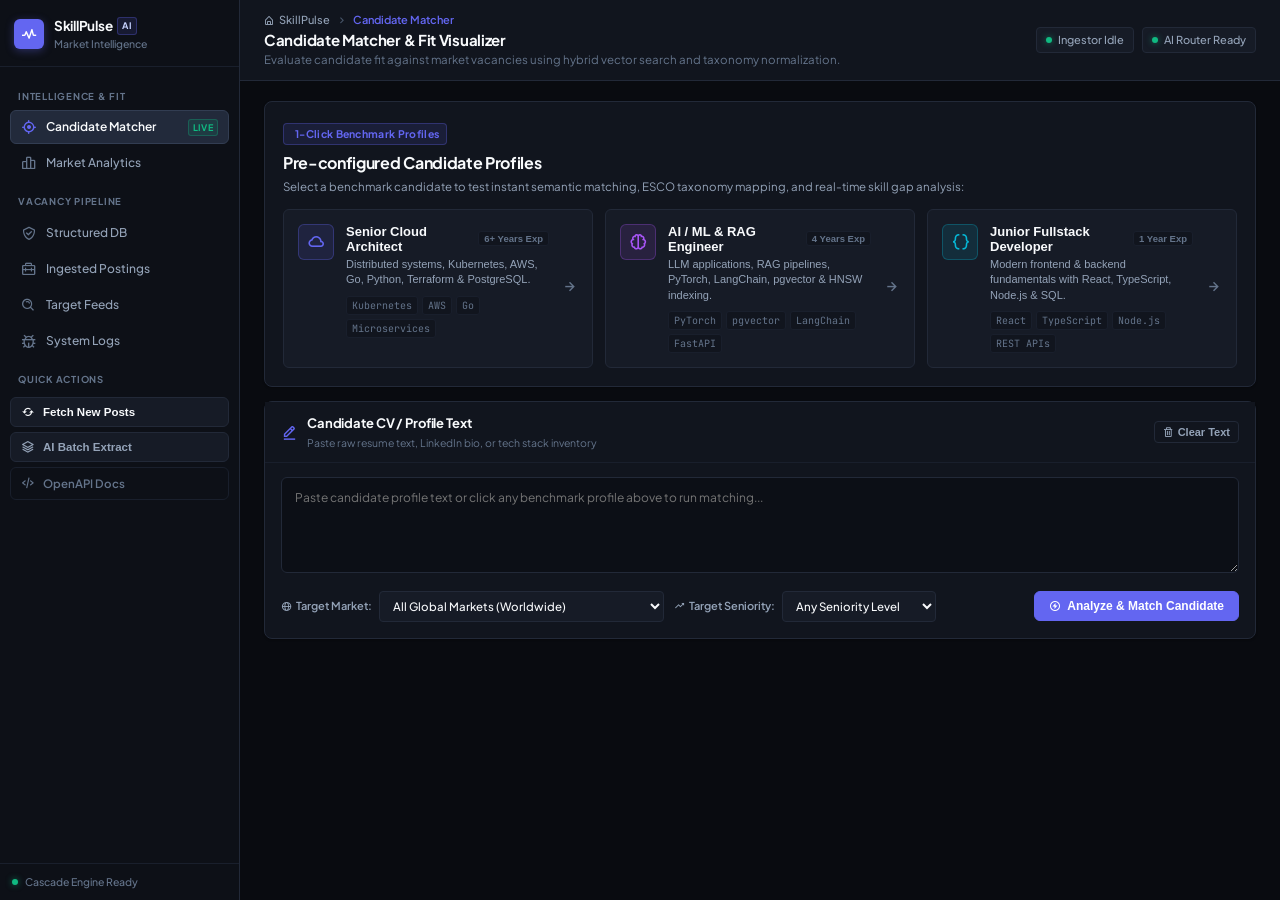
==== commit 55a5e5aa: "feat: implement modular ingestion architecture and overhaul frontend design system" ====
--- a/frontend/index.html
+++ b/frontend/index.html
@@ -4,449 +4,651 @@
     <meta charset="UTF-8">
     <meta name="viewport" content="width=device-width, initial-scale=1.0">
     <title>SkillPulse AI — Labor Market Intelligence & Candidate Matcher</title>
-    <meta name="description" content="Labor market intelligence platform, multi-provider Cloud AI extraction cascade, and semantic candidate matching engine powered by pgvector.">
+    <meta name="description" content="Enterprise labor market intelligence, multi-feed extraction cascade, and semantic candidate matching engine powered by pgvector.">
     <!-- Favicon -->
     <link rel="icon" type="image/png" href="/frontend/favicon.png">
-    <!-- Google Fonts -->
+    <!-- Google Fonts: Plus Jakarta Sans & JetBrains Mono -->
     <link rel="preconnect" href="https://fonts.googleapis.com">
     <link rel="preconnect" href="https://fonts.gstatic.com" crossorigin>
-    <link href="https://fonts.googleapis.com/css2?family=Outfit:wght@300;400;500;600;700;800&family=Inter:wght@300;400;500;600;700&display=swap" rel="stylesheet">
+    <link href="https://fonts.googleapis.com/css2?family=JetBrains+Mono:wght@400;500;600&family=Plus+Jakarta+Sans:wght@400;500;600;700;800&display=swap" rel="stylesheet">
     <!-- Boxicons -->
-    <link href='https://unpkg.com/boxicons@2.1.4/css/boxicons.min.css' rel='stylesheet'>
+    <link href="https://unpkg.com/boxicons@2.1.4/css/boxicons.min.css" rel="stylesheet">
     <link rel="stylesheet" href="/frontend/style.css">
 </head>
 <body>
     <div class="app-container">
         <!-- Sidebar Navigation -->
-        <nav class="sidebar">
-            <div class="logo">
-                <div class="logo-icon-wrapper">
-                    <i class='bx bx-pulse pulse-glow'></i>
-                </div>
-                <div class="logo-text">
-                    <span class="brand-name">SkillPulse <span class="ai-badge">AI</span></span>
-                    <span class="brand-sub">Market Intelligence</span>
+        <aside class="sidebar">
+            <div class="sidebar-brand">
+                <div class="brand-badge">
+                    <i class='bx bx-pulse'></i>
+                </div>
+                <div class="brand-info">
+                    <div class="brand-title">SkillPulse <span class="brand-ai-tag">AI</span></div>
+                    <div class="brand-subtitle">Market Intelligence</div>
                 </div>
             </div>
-            <ul class="nav-links">
-                <li class="nav-item active" data-target="matcher-view">
-                    <i class='bx bx-target-lock'></i> Candidate Matcher
-                </li>
-                <li class="nav-item" data-target="dashboard-view">
-                    <i class='bx bx-grid-alt'></i> Market Analytics
-                </li>
-                <li class="nav-item" data-target="processed-jobs-view">
-                    <i class='bx bx-check-shield'></i> Structured DB
-                </li>
-                <li class="nav-item" data-target="jobs-view">
-                    <i class='bx bx-briefcase-alt-2'></i> Ingested Posts
-                </li>
-                <li class="nav-item" data-target="terms-view">
-                    <i class='bx bx-search-alt'></i> Search Terms
-                </li>
-                <li class="nav-item" data-target="errors-view">
-                    <i class='bx bx-bug'></i> System Logs
-                </li>
-                <div class="nav-divider"></div>
-                <div class="nav-subtitle">QUICK ACTIONS</div>
-                <li>
-                    <button class="nav-btn primary" id="btn-scrape-incremental">
-                        <i class='bx bx-refresh'></i> Fetch New Posts
+
+            <div class="sidebar-scrollable">
+                <div class="nav-section-label">INTELLIGENCE & FIT</div>
+                <ul class="nav-links">
+                    <li class="nav-item active" data-target="matcher-view">
+                        <i class='bx bx-target-lock nav-icon'></i>
+                        <span class="nav-label">Candidate Matcher</span>
+                        <span class="nav-badge-live">LIVE</span>
+                    </li>
+                    <li class="nav-item" data-target="dashboard-view">
+                        <i class='bx bx-bar-chart-alt-2 nav-icon'></i>
+                        <span class="nav-label">Market Analytics</span>
+                    </li>
+                </ul>
+
+                <div class="nav-section-label">VACANCY PIPELINE</div>
+                <ul class="nav-links">
+                    <li class="nav-item" data-target="processed-jobs-view">
+                        <i class='bx bx-check-shield nav-icon'></i>
+                        <span class="nav-label">Structured DB</span>
+                    </li>
+                    <li class="nav-item" data-target="jobs-view">
+                        <i class='bx bx-briefcase-alt-2 nav-icon'></i>
+                        <span class="nav-label">Ingested Postings</span>
+                    </li>
+                    <li class="nav-item" data-target="terms-view">
+                        <i class='bx bx-search-alt nav-icon'></i>
+                        <span class="nav-label">Target Feeds</span>
+                    </li>
+                    <li class="nav-item" data-target="errors-view">
+                        <i class='bx bx-bug nav-icon'></i>
+                        <span class="nav-label">System Logs</span>
+                    </li>
+                </ul>
+
+                <div class="nav-section-label">QUICK ACTIONS</div>
+                <div class="sidebar-actions">
+                    <button class="sidebar-action-btn primary" id="btn-scrape-incremental">
+                        <i class='bx bx-refresh'></i>
+                        <span>Fetch New Posts</span>
                     </button>
-                </li>
-                <li>
-                    <button class="nav-btn secondary" id="btn-extract">
-                        <i class='bx bx-layer'></i> AI Batch Extract
+                    <button class="sidebar-action-btn secondary" id="btn-extract">
+                        <i class='bx bx-layer'></i>
+                        <span>AI Batch Extract</span>
                     </button>
-                </li>
-                <li>
-                    <a href="/docs" target="_blank" class="nav-btn outline">
-                        <i class='bx bx-code-alt'></i> OpenAPI Docs
+                    <a href="/docs" target="_blank" class="sidebar-action-btn outline">
+                        <i class='bx bx-code-alt'></i>
+                        <span>OpenAPI Docs</span>
                     </a>
-                </li>
-            </ul>
-        </nav>
-
-        <!-- Main Content -->
+                </div>
+            </div>
+
+            <!-- Sidebar Footer Status -->
+            <div class="sidebar-footer">
+                <div class="system-status-indicator">
+                    <span class="pulse-dot"></span>
+                    <span class="status-meta">Cascade Engine Ready</span>
+                </div>
+            </div>
+        </aside>
+
+        <!-- Main Content Area -->
         <main class="main-content">
+            <!-- Top Header Bar -->
             <header class="top-header">
-                <div class="header-title">
-                    <h1 id="page-title">Candidate Matcher & Fit Visualizer</h1>
-                    <p class="subtitle" id="page-subtitle">Test candidate profiles with 1-click personas or custom CVs against the hybrid search engine.</p>
-                </div>
-                <div class="header-status-pills">
-                    <div class="scraper-status-pill" id="global-status-pill" title="Ingestion Engine Status">
-                        <div class="status-indicator"></div>
-                        <span id="global-status-text">Ingestor Idle</span>
-                    </div>
-                    <div class="scraper-status-pill extractor-pill" id="extractor-status-pill" title="Cloud AI Router Status">
-                        <div class="status-indicator" id="extractor-indicator"></div>
-                        <span id="extractor-status-text">AI Router Ready</span>
+                <div class="header-left-meta">
+                    <div class="header-breadcrumb">
+                        <span class="breadcrumb-root"><i class='bx bx-home-alt'></i> SkillPulse</span>
+                        <i class='bx bx-chevron-right breadcrumb-separator'></i>
+                        <span class="breadcrumb-current" id="header-breadcrumb-view">Candidate Matcher</span>
+                    </div>
+                    <h1 class="header-title-text" id="page-title">Candidate Matcher & Fit Visualizer</h1>
+                    <p class="header-subtitle-text" id="page-subtitle">Evaluate candidate fit against market vacancies using hybrid vector search and taxonomy normalization.</p>
+                </div>
+
+                <div class="header-right-actions">
+                    <div class="live-pill-group">
+                        <div class="live-status-pill active" id="global-status-pill" title="Ingestion Engine Status">
+                            <span class="status-indicator"></span>
+                            <span class="status-text" id="global-status-text">Ingestor Idle</span>
+                        </div>
+                        <div class="live-status-pill extractor-pill active" id="extractor-status-pill" title="Cloud AI Router Status">
+                            <span class="status-indicator" id="extractor-indicator"></span>
+                            <span class="status-text" id="extractor-status-text">AI Router Ready</span>
+                        </div>
                     </div>
                 </div>
             </header>
 
+            <!-- Views Container -->
             <div class="views-container">
 
                 <!-- ══════════════════════════════════════════════════════════ -->
-                <!-- CANDIDATE MATCHER VIEW (PRIMARY SHOWCASE) -->
+                <!-- 1. CANDIDATE MATCHER VIEW (PRIMARY SHOWCASE) -->
                 <!-- ══════════════════════════════════════════════════════════ -->
                 <section id="matcher-view" class="view active">
-                    <!-- 1-Click Persona Bar -->
-                    <div class="persona-hero glass">
-                        <div class="persona-hero-header">
-                            <div class="persona-title-group">
-                                <span class="persona-kicker"><i class='bx bx-rocket'></i> 1-Click Recruiter Demo Personas</span>
-                                <h2>Test Semantic Fit in Seconds</h2>
-                            </div>
-                            <span class="persona-badge">Instant AI Match</span>
-                        </div>
-                        <p class="persona-hero-desc">Select a pre-configured candidate profile below to evaluate instant composite fit scoring, taxonomy normalization, and granular skill gap analysis:</p>
-                        <div class="persona-buttons-grid">
-                            <button class="persona-card-btn" id="btn-persona-cloud">
-                                <div class="persona-btn-icon"><i class='bx bx-cloud'></i></div>
-                                <div class="persona-btn-text">
-                                    <strong>Senior Cloud Architect</strong>
-                                    <span>6+ yrs · Kubernetes, AWS, Go, Python</span>
+                    <!-- Benchmark Profiles Hero -->
+                    <div class="benchmark-hero">
+                        <div class="benchmark-heading">
+                            <span class="badge-kicker"><i class='bx bx-sparkles'></i> 1-Click Benchmark Profiles</span>
+                            <h2>Pre-configured Candidate Profiles</h2>
+                            <p class="benchmark-lead">Select a benchmark candidate to test instant semantic matching, ESCO taxonomy mapping, and real-time skill gap analysis:</p>
+                        </div>
+
+                        <div class="persona-cards-grid">
+                            <button class="persona-card" id="btn-persona-cloud" type="button">
+                                <div class="persona-icon-box cloud-icon">
+                                    <i class='bx bx-cloud'></i>
+                                </div>
+                                <div class="persona-card-content">
+                                    <div class="persona-card-top">
+                                        <h3 class="persona-role">Senior Cloud Architect</h3>
+                                        <span class="persona-exp-tag">6+ Years Exp</span>
+                                    </div>
+                                    <p class="persona-summary">Distributed systems, Kubernetes, AWS, Go, Python, Terraform & PostgreSQL.</p>
+                                    <div class="persona-tags">
+                                        <span class="mini-tag">Kubernetes</span>
+                                        <span class="mini-tag">AWS</span>
+                                        <span class="mini-tag">Go</span>
+                                        <span class="mini-tag">Microservices</span>
+                                    </div>
+                                </div>
+                                <div class="persona-action-arrow">
+                                    <i class='bx bx-right-arrow-alt'></i>
                                 </div>
                             </button>
-                            <button class="persona-card-btn" id="btn-persona-ai">
-                                <div class="persona-btn-icon"><i class='bx bx-brain'></i></div>
-                                <div class="persona-btn-text">
-                                    <strong>AI / ML & RAG Engineer</strong>
-                                    <span>4 yrs · PyTorch, LangChain, pgvector</span>
+
+                            <button class="persona-card" id="btn-persona-ai" type="button">
+                                <div class="persona-icon-box ai-icon">
+                                    <i class='bx bx-brain'></i>
+                                </div>
+                                <div class="persona-card-content">
+                                    <div class="persona-card-top">
+                                        <h3 class="persona-role">AI / ML & RAG Engineer</h3>
+                                        <span class="persona-exp-tag">4 Years Exp</span>
+                                    </div>
+                                    <p class="persona-summary">LLM applications, RAG pipelines, PyTorch, LangChain, pgvector & HNSW indexing.</p>
+                                    <div class="persona-tags">
+                                        <span class="mini-tag">PyTorch</span>
+                                        <span class="mini-tag">pgvector</span>
+                                        <span class="mini-tag">LangChain</span>
+                                        <span class="mini-tag">FastAPI</span>
+                                    </div>
+                                </div>
+                                <div class="persona-action-arrow">
+                                    <i class='bx bx-right-arrow-alt'></i>
                                 </div>
                             </button>
-                            <button class="persona-card-btn" id="btn-persona-fullstack">
-                                <div class="persona-btn-icon"><i class='bx bx-code-curly'></i></div>
-                                <div class="persona-btn-text">
-                                    <strong>Junior Fullstack Developer</strong>
-                                    <span>1 yr · React, TypeScript, Node.js, SQL</span>
+
+                            <button class="persona-card" id="btn-persona-fullstack" type="button">
+                                <div class="persona-icon-box dev-icon">
+                                    <i class='bx bx-code-curly'></i>
+                                </div>
+                                <div class="persona-card-content">
+                                    <div class="persona-card-top">
+                                        <h3 class="persona-role">Junior Fullstack Developer</h3>
+                                        <span class="persona-exp-tag">1 Year Exp</span>
+                                    </div>
+                                    <p class="persona-summary">Modern frontend & backend fundamentals with React, TypeScript, Node.js & SQL.</p>
+                                    <div class="persona-tags">
+                                        <span class="mini-tag">React</span>
+                                        <span class="mini-tag">TypeScript</span>
+                                        <span class="mini-tag">Node.js</span>
+                                        <span class="mini-tag">REST APIs</span>
+                                    </div>
+                                </div>
+                                <div class="persona-action-arrow">
+                                    <i class='bx bx-right-arrow-alt'></i>
                                 </div>
                             </button>
                         </div>
                     </div>
 
-                    <!-- Input and Filters Grid -->
-                    <div class="matcher-input-grid mt-4">
-                        <div class="panel glass">
-                            <div class="panel-header flex-between">
-                                <h2><i class='bx bx-file-blank'></i> Candidate CV / Profile Text</h2>
-                                <button class="btn outline small" id="btn-clear-resume"><i class='bx bx-trash'></i> Clear</button>
-                            </div>
-                            <div class="panel-body">
-                                <textarea id="matcher-resume-input" class="resume-textarea" rows="6" placeholder="Paste full candidate resume, LinkedIn bio, or tech stack description here..."></textarea>
-                                <div class="matcher-controls mt-3">
-                                    <div class="control-group">
-                                        <label for="matcher-region-select"><i class='bx bx-globe'></i> Target Region:</label>
-                                        <select id="matcher-region-select" class="toolbar-select">
-                                            <option value="" selected>All Global Markets</option>
-                                            <option value="Europe">Europe (London, Dublin, Berlin)</option>
-                                            <option value="Latin America">Latin America (São Paulo, Remote BR)</option>
-                                            <option value="North America">North America</option>
+                    <!-- Custom CV / Profile Input Panel -->
+                    <div class="matcher-input-card">
+                        <div class="card-header-bar">
+                            <div class="header-left">
+                                <i class='bx bx-edit-alt icon-accent'></i>
+                                <div>
+                                    <h3 class="card-title">Candidate CV / Profile Text</h3>
+                                    <span class="card-subtitle">Paste raw resume text, LinkedIn bio, or tech stack inventory</span>
+                                </div>
+                            </div>
+                            <button class="btn-subtle" id="btn-clear-resume" title="Clear Editor">
+                                <i class='bx bx-trash'></i> Clear Text
+                            </button>
+                        </div>
+                        <div class="card-body-editor">
+                            <textarea id="matcher-resume-input" class="modern-textarea" rows="4" placeholder="Paste candidate profile text or click any benchmark profile above to run matching..."></textarea>
+                            
+                            <div class="matcher-toolbar">
+                                <div class="toolbar-filter-item">
+                                    <label for="matcher-region-select"><i class='bx bx-globe'></i> Target Market:</label>
+                                    <select id="matcher-region-select" class="modern-select">
+                                        <option value="" selected>All Global Markets (Worldwide)</option>
+                                        <option value="Europe">Europe (London, Dublin, Berlin, Remote EU)</option>
+                                        <option value="Latin America">Latin America (Brazil, Argentina, Remote BR)</option>
+                                        <option value="North America">North America (US & Canada)</option>
+                                    </select>
+                                </div>
+                                <div class="toolbar-filter-item">
+                                    <label for="matcher-seniority-select"><i class='bx bx-trending-up'></i> Target Seniority:</label>
+                                    <select id="matcher-seniority-select" class="modern-select">
+                                        <option value="" selected>Any Seniority Level</option>
+                                        <option value="Júnior">Junior / Entry</option>
+                                        <option value="Pleno">Pleno / Mid-Level</option>
+                                        <option value="Sênior">Senior / Lead</option>
+                                        <option value="Especialista">Specialist / Principal</option>
+                                    </select>
+                                </div>
+                                <button class="btn-primary-action btn-match-submit" id="btn-run-match">
+                                    <i class='bx bx-bolt-circle'></i>
+                                    <span>Analyze & Match Candidate</span>
+                                </button>
+                            </div>
+                        </div>
+                    </div>
+
+                    <!-- Match Results Dashboard (Hidden until analyzed) -->
+                    <div id="matcher-results-section" style="display: none;" class="matcher-results-wrapper">
+                        <!-- Top 3 Analytics Cards Grid -->
+                        <div class="results-analytics-grid">
+                            <!-- Card 1: Extracted Candidate Profile -->
+                            <div class="dashboard-card profile-summary-card">
+                                <div class="card-header-bar">
+                                    <div class="header-left">
+                                        <i class='bx bx-user-check icon-accent'></i>
+                                        <div>
+                                            <h3 class="card-title">Extracted Profile</h3>
+                                            <span class="card-subtitle">Taxonomy Entity Classification</span>
+                                        </div>
+                                    </div>
+                                </div>
+                                <div class="card-body-content">
+                                    <div class="extracted-meta-row">
+                                        <div class="meta-stat-box">
+                                            <span class="meta-stat-label">Seniority Tier</span>
+                                            <strong class="meta-stat-value text-accent" id="res-extracted-seniority">Senior</strong>
+                                        </div>
+                                        <div class="meta-stat-box">
+                                            <span class="meta-stat-label">Estimated Exp.</span>
+                                            <strong class="meta-stat-value" id="res-extracted-experience">6+ Years</strong>
+                                        </div>
+                                    </div>
+                                    <div class="skill-category-group">
+                                        <span class="group-label">Hard Technical Skills:</span>
+                                        <div id="res-extracted-hard-skills" class="pill-badge-flow"></div>
+                                    </div>
+                                    <div class="skill-category-group mt-2">
+                                        <span class="group-label">Soft & Leadership Competencies:</span>
+                                        <div id="res-extracted-soft-skills" class="pill-badge-flow"></div>
+                                    </div>
+                                </div>
+                            </div>
+
+                            <!-- Card 2: Composite Fit Gauge -->
+                            <div class="dashboard-card fit-gauge-card">
+                                <div class="card-header-bar">
+                                    <div class="header-left">
+                                        <i class='bx bx-radar icon-emerald'></i>
+                                        <div>
+                                            <h3 class="card-title">Composite Fit Score</h3>
+                                            <span class="card-subtitle">Multi-Factor Ranking Vector</span>
+                                        </div>
+                                    </div>
+                                </div>
+                                <div class="card-body-content gauge-card-layout">
+                                    <div class="gauge-ring-container">
+                                        <svg class="radial-gauge-svg" viewBox="0 0 120 120">
+                                            <circle class="gauge-bg-ring" cx="60" cy="60" r="50"></circle>
+                                            <circle class="gauge-progress-ring" id="gauge-circle" cx="60" cy="60" r="50"></circle>
+                                        </svg>
+                                        <div class="gauge-metric-center">
+                                            <span id="gauge-score-text" class="score-main-value">0%</span>
+                                            <span class="score-main-tag">Top Match</span>
+                                        </div>
+                                    </div>
+                                    <div class="weight-metrics-breakdown">
+                                        <div class="weight-metric-item">
+                                            <div class="weight-item-head">
+                                                <span>Hard Skill Overlap</span>
+                                                <strong id="res-hard-ratio">0%</strong>
+                                            </div>
+                                            <div class="mini-progress-bar"><div class="mini-progress-fill" id="bar-hard-ratio" style="width: 0%;"></div></div>
+                                        </div>
+                                        <div class="weight-metric-item">
+                                            <div class="weight-item-head">
+                                                <span>Soft Skill Overlap</span>
+                                                <strong id="res-soft-ratio">0%</strong>
+                                            </div>
+                                            <div class="mini-progress-bar"><div class="mini-progress-fill info-fill" id="bar-soft-ratio" style="width: 0%;"></div></div>
+                                        </div>
+                                        <div class="weight-metric-item">
+                                            <div class="weight-item-head">
+                                                <span>Dense Vector Sim</span>
+                                                <strong id="res-vector-sim">0%</strong>
+                                            </div>
+                                            <div class="mini-progress-bar"><div class="mini-progress-fill purple-fill" id="bar-vector-sim" style="width: 0%;"></div></div>
+                                        </div>
+                                    </div>
+                                </div>
+                            </div>
+
+                            <!-- Card 3: Skill Gap & Upskilling Path -->
+                            <div class="dashboard-card skill-gap-card">
+                                <div class="card-header-bar">
+                                    <div class="header-left">
+                                        <i class='bx bx-trending-up icon-amber'></i>
+                                        <div>
+                                            <h3 class="card-title">Skill Gap & Upskilling</h3>
+                                            <span class="card-subtitle">Career Growth & ROI Analysis</span>
+                                        </div>
+                                    </div>
+                                </div>
+                                <div class="card-body-content">
+                                    <div class="gap-category-group">
+                                        <span class="gap-title-label text-success"><i class='bx bx-check-circle'></i> Matched Competencies:</span>
+                                        <div id="res-matched-skills" class="pill-badge-flow"></div>
+                                    </div>
+                                    <div class="gap-category-group mt-2">
+                                        <span class="gap-title-label text-danger"><i class='bx bx-x-circle'></i> Missing Requirements:</span>
+                                        <div id="res-missing-skills" class="pill-badge-flow"></div>
+                                    </div>
+                                    <div class="gap-category-group mt-2">
+                                        <span class="gap-title-label text-warning"><i class='bx bx-rocket'></i> High-ROI Upskilling Targets:</span>
+                                        <div id="res-recommended-skills" class="pill-badge-flow"></div>
+                                    </div>
+                                </div>
+                            </div>
+                        </div>
+
+                        <!-- Ranked Matching Vacancies List -->
+                        <div class="dashboard-card ranked-jobs-card mt-3">
+                            <div class="card-header-bar">
+                                <div class="header-left">
+                                    <i class='bx bx-list-check icon-accent'></i>
+                                    <div>
+                                        <h3 class="card-title">Top Ranked Matching Vacancies</h3>
+                                        <span class="card-subtitle">Ranked via Reciprocal Rank Fusion & Dense Semantic Cosine Distance</span>
+                                    </div>
+                                </div>
+                                <span class="count-pill" id="matcher-matches-badge">0 Positions Evaluated</span>
+                            </div>
+                            <div class="ranked-positions-list" id="ranked-jobs-list">
+                                <!-- Dynamically populated by script.js -->
+                            </div>
+                        </div>
+                    </div>
+                </section>
+
+                <!-- ══════════════════════════════════════════════════════════ -->
+                <!-- 2. MARKET ANALYTICS DASHBOARD VIEW (REBUILT) -->
+                <!-- ══════════════════════════════════════════════════════════ -->
+                <section id="dashboard-view" class="view">
+                    <!-- Top 4 Sleek Horizontal KPI Strip -->
+                    <div class="kpi-metrics-strip">
+                        <div class="kpi-unit">
+                            <div class="kpi-icon-box">
+                                <i class='bx bx-briefcase'></i>
+                            </div>
+                            <div class="kpi-content">
+                                <span class="kpi-label">Market Vacancies</span>
+                                <span class="kpi-number" id="metric-jobs-count">395</span>
+                                <span class="kpi-subtext">Structured in pgvector</span>
+                            </div>
+                        </div>
+
+                        <div class="kpi-unit">
+                            <div class="kpi-icon-box success">
+                                <i class='bx bx-check-shield'></i>
+                            </div>
+                            <div class="kpi-content">
+                                <span class="kpi-label">Normalized Skills</span>
+                                <span class="kpi-number" id="metric-skills-count">1,420+</span>
+                                <span class="kpi-subtext">Canonical ESCO mappings</span>
+                            </div>
+                        </div>
+
+                        <div class="kpi-unit">
+                            <div class="kpi-icon-box info">
+                                <i class='bx bx-line-chart'></i>
+                            </div>
+                            <div class="kpi-content">
+                                <span class="kpi-label">Daily Ingestion</span>
+                                <span class="kpi-number" id="metric-avg-daily">98.8 / day</span>
+                                <span class="kpi-subtext">Velocity across feeds</span>
+                            </div>
+                        </div>
+
+                        <div class="kpi-unit">
+                            <div class="kpi-icon-box purple">
+                                <i class='bx bx-rss'></i>
+                            </div>
+                            <div class="kpi-content">
+                                <span class="kpi-label">Target Feeds</span>
+                                <span class="kpi-number" id="metric-terms-count">39</span>
+                                <span class="kpi-subtext">Multi-source keywords</span>
+                            </div>
+                        </div>
+                    </div>
+
+                    <!-- Asymmetric 2-Column Analytics Stage -->
+                    <div class="analytics-two-columns">
+                        <!-- Main Left Column (68% width) -->
+                        <div class="analytics-column-main">
+                            <!-- Card 1: Interactive Market Demand Hub -->
+                            <div class="dashboard-card">
+                                <div class="card-header-bar">
+                                    <div class="header-left">
+                                        <i class='bx bx-bar-chart-alt-2 icon-accent'></i>
+                                        <div>
+                                            <h3 class="card-title">Market Demand Distribution</h3>
+                                            <span class="card-subtitle">Explore skill frequencies, seniority breakdown, and geographic hubs</span>
+                                        </div>
+                                    </div>
+                                    <div class="tab-controls-group">
+                                        <button class="tab-btn active" id="tab-btn-tech" onclick="switchAnalyticsTab('tech')">🔥 Technologies</button>
+                                        <button class="tab-btn" id="tab-btn-seniority" onclick="switchAnalyticsTab('seniority')">💼 Seniority</button>
+                                        <button class="tab-btn" id="tab-btn-locations" onclick="switchAnalyticsTab('locations')">🌍 Locations</button>
+                                    </div>
+                                </div>
+                                <div class="card-body-content">
+                                    <!-- Panel 1: Technologies -->
+                                    <div id="analytics-tab-tech" class="tab-content-panel">
+                                        <div id="top-technologies-list" class="ranked-distribution-list">
+                                            <div class="text-center text-muted p-3">Loading technologies...</div>
+                                        </div>
+                                    </div>
+                                    <!-- Panel 2: Seniority -->
+                                    <div id="analytics-tab-seniority" class="tab-content-panel" style="display: none;">
+                                        <div id="top-seniority-list" class="ranked-distribution-list">
+                                            <div class="text-center text-muted p-3">Loading seniority...</div>
+                                        </div>
+                                    </div>
+                                    <!-- Panel 3: Locations -->
+                                    <div id="analytics-tab-locations" class="tab-content-panel" style="display: none;">
+                                        <div id="top-locations-list" class="ranked-distribution-list">
+                                            <div class="text-center text-muted p-3">Loading locations...</div>
+                                        </div>
+                                    </div>
+                                </div>
+                            </div>
+
+                            <!-- Card 2: 30-Day Demand Trend Timeline -->
+                            <div class="dashboard-card">
+                                <div class="card-header-bar">
+                                    <div class="header-left">
+                                        <i class='bx bx-line-chart icon-accent'></i>
+                                        <div>
+                                            <h3 class="card-title">Technology Demand Trends (30 Days)</h3>
+                                            <span class="card-subtitle">Daily frequency of canonical technologies across structured vacancies</span>
+                                        </div>
+                                    </div>
+                                    <div class="trend-search-group">
+                                        <div class="modern-search-input-box">
+                                            <i class='bx bx-search'></i>
+                                            <input type="text" id="trend-skill-search" placeholder="Filter tech, e.g. Python, Docker" class="search-field">
+                                        </div>
+                                        <button class="btn-subtle" id="trend-search-btn">Search</button>
+                                        <button class="btn-subtle" id="trend-clear-btn">Clear</button>
+                                    </div>
+                                </div>
+                                <div class="card-body-content">
+                                    <div id="technology-trends-chart" class="trend-chart-container">
+                                        <div class="text-center text-muted p-4">Loading trend data...</div>
+                                    </div>
+                                </div>
+                            </div>
+                        </div>
+
+                        <!-- Side Right Column (32% width) -->
+                        <div class="analytics-column-side">
+                            <!-- Card 1: Ingestion & AI Router Cascade -->
+                            <div class="dashboard-card">
+                                <div class="card-header-bar">
+                                    <div class="header-left">
+                                        <i class='bx bx-server icon-accent'></i>
+                                        <div>
+                                            <h3 class="card-title">Ingestion & AI Cascade</h3>
+                                            <span class="card-subtitle">Pipeline Operations & Status</span>
+                                        </div>
+                                    </div>
+                                </div>
+                                <div class="card-body-content">
+                                    <div class="status-summary-box">
+                                        <div class="status-summary-item">
+                                            <span>Ingestion Engine:</span>
+                                            <span id="sys-status" class="status-state-pill neutral">Idle</span>
+                                        </div>
+                                        <div class="status-summary-sub">
+                                            <span>Started: <strong id="sys-started">--</strong></span>
+                                            <span>Finished: <strong id="sys-finished">--</strong></span>
+                                        </div>
+                                    </div>
+
+                                    <div class="status-summary-box mt-2">
+                                        <div class="status-summary-item">
+                                            <span><i class='bx bx-layer text-accent'></i> AI Cascade Router:</span>
+                                            <span id="ext-status" class="status-state-pill neutral">Ready</span>
+                                        </div>
+                                        <div class="status-summary-sub">
+                                            <span>Started: <strong id="ext-started">--</strong></span>
+                                            <span>Finished: <strong id="ext-finished">--</strong></span>
+                                        </div>
+                                    </div>
+
+                                    <div class="pipeline-action-block mt-3">
+                                        <label class="block-label">Target Source Feed:</label>
+                                        <select id="ingest-source-select" class="modern-select full-width mb-2">
+                                            <option value="all">All Public Feeds (Global & Multi-Region)</option>
+                                            <option value="arbeitnow">Arbeitnow (Europe, UK & Remote)</option>
+                                            <option value="remotive">Remotive (Global Remote Tech & Dev)</option>
+                                            <option value="jobicy">Jobicy (Engineering & Data Science)</option>
+                                            <option value="himalayas">Himalayas (Global Remote Developers)</option>
+                                            <option value="remoteok">RemoteOK (Global Dev & Cloud Roles)</option>
+                                            <option value="gupy">Gupy (Latin America & Brazil)</option>
                                         </select>
-                                    </div>
-                                    <div class="control-group">
-                                        <label for="matcher-seniority-select"><i class='bx bx-trending-up'></i> Target Seniority:</label>
-                                        <select id="matcher-seniority-select" class="toolbar-select">
-                                            <option value="" selected>Any Seniority</option>
-                                            <option value="Júnior">Junior / Entry</option>
-                                            <option value="Pleno">Pleno / Mid-Level</option>
-                                            <option value="Sênior">Senior / Lead</option>
-                                            <option value="Especialista">Specialist / Principal</option>
-                                        </select>
-                                    </div>
-                                    <button class="btn primary btn-match-submit" id="btn-run-match">
-                                        <i class='bx bx-bolt-circle'></i> Analyze & Match Candidate
-                                    </button>
-                                </div>
-                            </div>
-                        </div>
-                    </div>
-
-                    <!-- Match Results Dashboard (Hidden until matched) -->
-                    <div id="matcher-results-section" style="display: none;" class="mt-4">
-                        <!-- Top Summary Cards -->
-                        <div class="matcher-summary-grid">
-                            <!-- Candidate Profile Card -->
-                            <div class="panel glass profile-card">
-                                <div class="panel-header">
-                                    <h2><i class='bx bx-user-check'></i> Extracted Candidate Profile</h2>
-                                </div>
-                                <div class="panel-body">
-                                    <div class="profile-stats">
-                                        <div class="profile-stat-item">
-                                            <span class="stat-label">Identified Seniority</span>
-                                            <strong class="stat-value" id="res-extracted-seniority">Senior</strong>
-                                        </div>
-                                        <div class="profile-stat-item">
-                                            <span class="stat-label">Estimated Exp.</span>
-                                            <strong class="stat-value" id="res-extracted-experience">6+ Years</strong>
-                                        </div>
-                                    </div>
-                                    <div class="mt-3">
-                                        <span class="section-label">Canonical Hard Skills:</span>
-                                        <div id="res-extracted-hard-skills" class="pill-container mt-1"></div>
-                                    </div>
-                                    <div class="mt-3">
-                                        <span class="section-label">Soft & Behavioral Skills:</span>
-                                        <div id="res-extracted-soft-skills" class="pill-container mt-1"></div>
-                                    </div>
-                                </div>
-                            </div>
-
-                            <!-- Overall Fit Gauge & Breakdown -->
-                            <div class="panel glass fit-gauge-card">
-                                <div class="panel-header">
-                                    <h2><i class='bx bx-radar'></i> Composite Match Score</h2>
-                                </div>
-                                <div class="panel-body fit-gauge-body">
-                                    <div class="gauge-wrapper">
-                                        <svg class="radial-gauge-svg" viewBox="0 0 120 120">
-                                            <circle class="gauge-bg" cx="60" cy="60" r="50"></circle>
-                                            <circle class="gauge-progress" id="gauge-circle" cx="60" cy="60" r="50"></circle>
-                                        </svg>
-                                        <div class="gauge-center-text">
-                                            <span id="gauge-score-text" class="gauge-score">0%</span>
-                                            <span class="gauge-label">Top Fit</span>
-                                        </div>
-                                    </div>
-                                    <div class="weights-breakdown">
-                                        <div class="weight-row">
-                                            <span>Hard Skill Overlap (50%)</span>
-                                            <strong id="res-hard-ratio">0%</strong>
-                                        </div>
-                                        <div class="weight-row">
-                                            <span>Soft Skill Overlap (20%)</span>
-                                            <strong id="res-soft-ratio">0%</strong>
-                                        </div>
-                                        <div class="weight-row">
-                                            <span>Dense Vector Sim (30%)</span>
-                                            <strong id="res-vector-sim">0%</strong>
-                                        </div>
-                                    </div>
-                                </div>
-                            </div>
-
-                            <!-- Upskilling & Gap Recommendations -->
-                            <div class="panel glass gap-card">
-                                <div class="panel-header">
-                                    <h2><i class='bx bx-line-chart'></i> Skill Gap & Upskilling Path</h2>
-                                </div>
-                                <div class="panel-body">
-                                    <div>
-                                        <span class="gap-label success-label"><i class='bx bx-check-circle'></i> Top Matched Competencies:</span>
-                                        <div id="res-matched-skills" class="pill-container mt-1"></div>
-                                    </div>
-                                    <div class="mt-3">
-                                        <span class="gap-label danger-label"><i class='bx bx-x-circle'></i> Missing Critical Requirements:</span>
-                                        <div id="res-missing-skills" class="pill-container mt-1"></div>
-                                    </div>
-                                    <div class="mt-3">
-                                        <span class="gap-label warning-label"><i class='bx bx-trending-up'></i> High-ROI Upskilling Recommendations:</span>
-                                        <div id="res-recommended-skills" class="pill-container mt-1"></div>
-                                    </div>
-                                </div>
-                            </div>
-                        </div>
-
-                        <!-- Ranked Matching Job Listings -->
-                        <div class="panel glass mt-4">
-                            <div class="panel-header flex-between">
-                                <h2><i class='bx bx-list-check'></i> Top Ranked Matching Positions (Reciprocal Rank Fusion)</h2>
-                                <span class="table-badge" id="matcher-matches-badge">0 Positions Evaluated</span>
-                            </div>
-                            <div class="ranked-jobs-container" id="ranked-jobs-list">
-                                <!-- Dynamically populated -->
+                                        <button class="btn-primary-action full-width" id="dash-btn-scrape">
+                                            <i class='bx bx-cloud-download'></i> Run Ingestion Scrape
+                                        </button>
+                                    </div>
+
+                                    <div class="export-actions-row mt-2">
+                                        <button class="btn-secondary-action full-width" id="dash-btn-export-posts" onclick="window.location.href='/api/v1/jobs/posts/export'">
+                                            <i class='bx bx-export'></i> Raw Posts CSV
+                                        </button>
+                                        <button class="btn-secondary-action full-width" id="dash-btn-export-jobs" onclick="window.location.href='/api/v1/jobs/export'">
+                                            <i class='bx bx-export'></i> Jobs CSV
+                                        </button>
+                                    </div>
+                                </div>
+                            </div>
+
+                            <!-- Card 2: Employment Contract Mix -->
+                            <div class="dashboard-card">
+                                <div class="card-header-bar">
+                                    <div class="header-left">
+                                        <i class='bx bx-id-card icon-accent'></i>
+                                        <div>
+                                            <h3 class="card-title">Contract Types</h3>
+                                            <span class="card-subtitle">Workplace Engagement Breakdown</span>
+                                        </div>
+                                    </div>
+                                </div>
+                                <div class="card-body-content">
+                                    <div id="top-contracts-list" class="ranked-distribution-list">
+                                        <div class="text-center text-muted p-3">Loading contract types...</div>
+                                    </div>
+                                </div>
+                            </div>
+
+                            <!-- Card 3: AI Knowledge Base Indexing Stats -->
+                            <div class="dashboard-card">
+                                <div class="card-header-bar">
+                                    <div class="header-left">
+                                        <i class='bx bx-data icon-accent'></i>
+                                        <div>
+                                            <h3 class="card-title">Vector Index Architecture</h3>
+                                            <span class="card-subtitle">pgvector HNSW + Cosine Distance</span>
+                                        </div>
+                                    </div>
+                                </div>
+                                <div class="card-body-content">
+                                    <div class="status-summary-box">
+                                        <div class="status-summary-item">
+                                            <span>Embedding Model:</span>
+                                            <strong style="color:var(--text-primary); font-family:var(--font-mono); font-size:11px;">all-MiniLM-L6-v2 (384d)</strong>
+                                        </div>
+                                        <div class="status-summary-item mt-1">
+                                            <span>Cloud AI Router:</span>
+                                            <strong style="color:var(--accent); font-family:var(--font-mono); font-size:11px;">Groq Llama 3.3 70B</strong>
+                                        </div>
+                                        <div class="status-summary-item mt-1">
+                                            <span>Taxonomy Engine:</span>
+                                            <strong style="color:var(--success); font-family:var(--font-mono); font-size:11px;">ESCO Normalized (v1.2)</strong>
+                                        </div>
+                                    </div>
+                                </div>
                             </div>
                         </div>
                     </div>
                 </section>
 
                 <!-- ══════════════════════════════════════════════════════════ -->
-                <!-- MARKET ANALYTICS DASHBOARD VIEW -->
-                <!-- ══════════════════════════════════════════════════════════ -->
-                <section id="dashboard-view" class="view">
-                    <div class="metrics-grid" style="grid-template-columns: repeat(5, 1fr);">
-                        <div class="metric-card glass">
-                            <div class="metric-icon"><i class='bx bx-briefcase'></i></div>
-                            <div class="metric-info">
-                                <h3>Total Ingested</h3>
-                                <h2 id="metric-jobs-count">--</h2>
-                            </div>
-                        </div>
-                        <div class="metric-card glass" style="border-color: rgba(16, 185, 129, 0.3);">
-                            <div class="metric-icon" style="background: rgba(16, 185, 129, 0.1); color: var(--success);"><i class='bx bx-check-shield'></i></div>
-                            <div class="metric-info">
-                                <h3>Structured Jobs</h3>
-                                <h2 id="metric-processed-count">--</h2>
-                            </div>
-                        </div>
-                        <div class="metric-card glass">
-                            <div class="metric-icon"><i class='bx bx-line-chart'></i></div>
-                            <div class="metric-info">
-                                <h3>Avg. Daily Ingest</h3>
-                                <h2 id="metric-avg-daily">--</h2>
-                            </div>
-                        </div>
-                        <div class="metric-card glass">
-                            <div class="metric-icon"><i class='bx bx-money'></i></div>
-                            <div class="metric-info">
-                                <h3>Avg. Salary</h3>
-                                <h2 id="metric-avg-salary">--</h2>
-                            </div>
-                        </div>
-                        <div class="metric-card glass">
-                            <div class="metric-icon"><i class='bx bx-search'></i></div>
-                            <div class="metric-info">
-                                <h3>Active Feeds</h3>
-                                <h2 id="metric-terms-count">--</h2>
-                            </div>
-                        </div>
-                    </div>
-
-                    <div class="panels-grid" style="grid-template-columns: repeat(auto-fit, minmax(300px, 1fr));">
-                        <div class="panel glass scraper-control">
-                            <div class="panel-header">
-                                <h2><i class='bx bx-server'></i> Ingestion & AI Cascade Engine</h2>
-                            </div>
-                            <div class="panel-body">
-                                <div class="status-box">
-                                    <div class="status-row">
-                                        <span>Ingestion Engine:</span>
-                                        <span id="sys-status" class="badge neutral">Connecting...</span>
-                                    </div>
-                                    <div class="status-row">
-                                        <span>Started At:</span>
-                                        <span id="sys-started">--</span>
-                                    </div>
-                                    <div class="status-row">
-                                        <span>Finished At:</span>
-                                        <span id="sys-finished">--</span>
-                                    </div>
-                                </div>
-                                <div class="status-box">
-                                    <div class="status-row" style="border-bottom: none; padding-bottom: 4px;">
-                                        <span style="font-weight: 600; color: var(--text-primary);"><i class='bx bx-layer' style="color: var(--accent-secondary);"></i> Cloud AI Router (Groq/OpenRouter)</span>
-                                        <span id="ext-status" class="badge neutral">Idle</span>
-                                    </div>
-                                    <div class="status-row">
-                                        <span>Started:</span>
-                                        <span id="ext-started">--</span>
-                                    </div>
-                                    <div class="status-row">
-                                        <span>Finished:</span>
-                                        <span id="ext-finished">--</span>
-                                    </div>
-                                </div>
-                                <div class="action-buttons mt-4">
-                                    <button class="btn primary full-width" id="dash-btn-scrape">Run Ingestion Scrape</button>
-                                </div>
-                                <div class="action-buttons mt-2" style="display: flex; gap: 8px;">
-                                    <button class="btn outline full-width" id="dash-btn-export-posts" onclick="window.location.href='/api/v1/jobs/posts/export'"><i class='bx bx-export'></i> Raw Posts CSV</button>
-                                    <button class="btn outline full-width" id="dash-btn-export-jobs" onclick="window.location.href='/api/v1/jobs/export'"><i class='bx bx-export'></i> Jobs CSV</button>
-                                </div>
-                            </div>
-                        </div>
-
-                        <div class="panel glass top-list-panel">
-                            <div class="panel-header">
-                                <h2><i class='bx bx-code-block'></i> Top 10 Technologies</h2>
-                            </div>
-                            <div class="panel-body">
-                                <div id="top-technologies-list" class="list-container">
-                                    <div class="text-center text-muted">Loading...</div>
-                                </div>
-                            </div>
-                        </div>
-                        
-                        <div class="panel glass top-list-panel">
-                            <div class="panel-header">
-                                <h2><i class='bx bx-map'></i> Top 10 Locations</h2>
-                            </div>
-                            <div class="panel-body">
-                                <div id="top-locations-list" class="list-container">
-                                    <div class="text-center text-muted">Loading...</div>
-                                </div>
-                            </div>
-                        </div>
-                        
-                        <div class="panel glass top-list-panel">
-                            <div class="panel-header">
-                                <h2><i class='bx bx-id-card'></i> Contract Types</h2>
-                            </div>
-                            <div class="panel-body">
-                                <div id="top-contracts-list" class="list-container">
-                                    <div class="text-center text-muted">Loading...</div>
-                                </div>
-                            </div>
-                        </div>
-
-                        <div class="panel glass top-list-panel">
-                            <div class="panel-header">
-                                <h2><i class='bx bx-trending-up'></i> Job Seniority</h2>
-                            </div>
-                            <div class="panel-body">
-                                <div id="top-seniority-list" class="list-container">
-                                    <div class="text-center text-muted">Loading...</div>
-                                </div>
-                            </div>
-                        </div>
-
-                        <div class="panel glass trend-panel">
-                            <div class="panel-header">
-                                <h2><i class='bx bx-line-chart'></i> Technology Trends (Last 30 Days)</h2>
-                            </div>
-                            <div class="panel-body">
-                                <p class="trend-subtitle">Daily frequency of canonical technologies in processed vacancies.</p>
-                                <div class="trend-toolbar">
-                                    <div class="search-box trend-search-box">
-                                        <i class='bx bx-search'></i>
-                                        <input type="text" id="trend-skill-search" placeholder="Filter technology, e.g. Python, Kubernetes" class="toolbar-input">
-                                    </div>
-                                    <div class="trend-toolbar-actions">
-                                        <button class="btn outline small" id="trend-search-btn">Search</button>
-                                        <button class="btn outline small" id="trend-clear-btn">Clear</button>
-                                    </div>
-                                </div>
-                                <div id="technology-trends-chart" class="trend-chart-shell">
-                                    <div class="text-center text-muted">Loading trend data...</div>
-                                </div>
-                            </div>
-                        </div>
-                    </div>
-                </section>
-
-                <!-- ══════════════════════════════════════════════════════════ -->
-                <!-- PROCESSED STRUCTURED DATABASE VIEW -->
+                <!-- 3. STRUCTURED DATABASE VIEW -->
                 <!-- ══════════════════════════════════════════════════════════ -->
                 <section id="processed-jobs-view" class="view">
-                    <div class="panel glass full-height">
-                        <div class="panel-header flex-between">
-                            <h2><i class='bx bx-check-shield'></i> Structured Job Database (pgvector)</h2>
-                            <button class="btn outline small" id="btn-refresh-processed"><i class='bx bx-refresh'></i> Refresh</button>
-                        </div>
-                        <div class="table-hero">
-                            <div>
-                                <span class="table-kicker">Normalized labor records</span>
-                                <p class="table-description">Structured positions enriched with ESCO taxonomies, extracted requirements, and dense embeddings.</p>
-                            </div>
-                            <div class="table-meta-badges">
-                                <span class="table-badge" id="pj-total-badge">0 results</span>
-                                <span class="table-badge" id="pj-range-badge">Page 1 of 1</span>
-                            </div>
-                        </div>
-                        <div class="table-toolbar elevated">
-                            <div class="search-box">
+                    <div class="dashboard-card full-height-card">
+                        <div class="card-header-bar flex-between">
+                            <div class="header-left">
+                                <i class='bx bx-check-shield icon-success'></i>
+                                <div>
+                                    <h3 class="card-title">Structured Job Database (pgvector)</h3>
+                                    <span class="card-subtitle">Enriched with ESCO taxonomies, extracted requirements & dense embeddings</span>
+                                </div>
+                            </div>
+                            <button class="btn-subtle" id="btn-refresh-processed">
+                                <i class='bx bx-refresh'></i> Refresh Data
+                            </button>
+                        </div>
+
+                        <div class="table-control-toolbar">
+                            <div class="search-input-wrapper">
                                 <i class='bx bx-search'></i>
-                                <input type="text" id="pj-search" placeholder="Search by title, company, location..." class="toolbar-input">
-                            </div>
-                            <div class="toolbar-controls">
-                                <div class="search-box compact-search">
+                                <input type="text" id="pj-search" placeholder="Search by job title, company, or skills..." class="table-search-input">
+                            </div>
+                            <div class="filters-cluster">
+                                <div class="search-input-wrapper compact">
                                     <i class='bx bx-map'></i>
-                                    <input type="text" id="pj-filter-location" placeholder="Location" class="toolbar-input">
-                                </div>
-                                <select id="pj-sort" class="toolbar-select">
+                                    <input type="text" id="pj-filter-location" placeholder="Filter location..." class="table-search-input">
+                                </div>
+                                <select id="pj-filter-source" class="modern-select">
+                                    <option value="">All Sources</option>
+                                    <option value="arbeitnow">Arbeitnow</option>
+                                    <option value="remotive">Remotive</option>
+                                    <option value="jobicy">Jobicy</option>
+                                    <option value="himalayas">Himalayas</option>
+                                    <option value="remoteok">RemoteOK</option>
+                                    <option value="gupy">Gupy</option>
+                                </select>
+                                <select id="pj-sort" class="modern-select">
                                     <option value="id-desc">Newest First</option>
                                     <option value="id-asc">Oldest First</option>
                                     <option value="title-asc">Title A–Z</option>
@@ -454,310 +656,363 @@
                                     <option value="salary-desc">Salary High→Low</option>
                                     <option value="salary-asc">Salary Low→High</option>
                                 </select>
-                                <select id="pj-page-size" class="toolbar-select small">
-                                    <option value="20">20</option>
-                                    <option value="50">50</option>
-                                    <option value="100" selected>100</option>
+                                <select id="pj-page-size" class="modern-select tiny">
+                                    <option value="20">20 / page</option>
+                                    <option value="50">50 / page</option>
+                                    <option value="100" selected>100 / page</option>
                                 </select>
                             </div>
                         </div>
-                        <div class="table-active-filters" id="pj-active-filters">Showing the latest structured jobs.</div>
-                        <div class="table-container">
-                            <table class="data-table" id="processed-jobs-table">
+
+                        <div class="table-meta-bar">
+                            <span class="active-filter-text" id="pj-active-filters">Showing latest structured positions.</span>
+                            <div class="meta-badges-cluster">
+                                <span class="table-stat-badge" id="pj-total-badge">0 results</span>
+                                <span class="table-stat-badge" id="pj-range-badge">Page 1 of 1</span>
+                            </div>
+                        </div>
+
+                        <div class="modern-table-wrapper">
+                            <table class="modern-data-table" id="processed-jobs-table">
                                 <thead>
                                     <tr>
-                                        <th class="sortable" data-sort="id">ID</th>
-                                        <th class="sortable" data-sort="title">Title</th>
+                                        <th class="sortable" data-sort="id" width="70">ID</th>
+                                        <th width="120">Source</th>
+                                        <th class="sortable" data-sort="title">Job Title</th>
                                         <th class="sortable" data-sort="company">Company</th>
                                         <th>Location</th>
-                                        <th class="sortable" data-sort="salary">Salary</th>
-                                        <th>Action</th>
+                                        <th class="sortable cell-number" data-sort="salary" width="130">Salary</th>
+                                        <th width="90" class="text-right">Action</th>
                                     </tr>
                                 </thead>
                                 <tbody>
-                                    <tr><td colspan="6" class="text-center text-muted">Loading structured jobs...</td></tr>
+                                    <tr><td colspan="7" class="text-center text-muted p-4">Loading structured jobs...</td></tr>
                                 </tbody>
                             </table>
                         </div>
-                        <div class="pagination-bar" id="pj-pagination"></div>
+                        <div class="pagination-footer-bar" id="pj-pagination"></div>
                     </div>
                 </section>
 
                 <!-- ══════════════════════════════════════════════════════════ -->
-                <!-- RAW INGESTED JOBS VIEW -->
+                <!-- 4. INGESTED RAW JOBS VIEW -->
                 <!-- ══════════════════════════════════════════════════════════ -->
                 <section id="jobs-view" class="view">
-                    <div class="panel glass full-height">
-                        <div class="panel-header flex-between">
-                            <h2><i class='bx bx-briefcase-alt-2'></i> Raw Ingested Postings</h2>
-                            <button class="btn outline small" id="btn-export-csv"><i class='bx bx-export'></i> Export CSV</button>
-                        </div>
-                        <div class="table-hero">
-                            <div>
-                                <span class="table-kicker">Ingested feeds</span>
-                                <p class="table-description">Raw descriptions imported before entity extraction and normalization.</p>
-                            </div>
-                            <div class="table-meta-badges">
-                                <span class="table-badge" id="jobs-total-badge">0 results</span>
-                                <span class="table-badge" id="jobs-range-badge">Page 1 of 1</span>
-                            </div>
-                        </div>
-                        <div class="table-toolbar elevated">
-                            <div class="search-box">
+                    <div class="dashboard-card full-height-card">
+                        <div class="card-header-bar flex-between">
+                            <div class="header-left">
+                                <i class='bx bx-briefcase-alt-2 icon-accent'></i>
+                                <div>
+                                    <h3 class="card-title">Raw Ingested Postings</h3>
+                                    <span class="card-subtitle">Raw vacancy descriptions imported before entity extraction & normalization</span>
+                                </div>
+                            </div>
+                            <button class="btn-subtle" id="btn-export-csv">
+                                <i class='bx bx-export'></i> Export CSV
+                            </button>
+                        </div>
+
+                        <div class="table-control-toolbar">
+                            <div class="search-input-wrapper">
                                 <i class='bx bx-search'></i>
-                                <input type="text" id="jobs-search" placeholder="Search title, company, city..." class="toolbar-input">
-                            </div>
-                            <div class="toolbar-controls">
-                                <select id="jobs-filter-workplace" class="toolbar-select">
+                                <input type="text" id="jobs-search" placeholder="Search by title, company, or keywords..." class="table-search-input">
+                            </div>
+                            <div class="filters-cluster">
+                                <select id="jobs-filter-source" class="modern-select">
+                                    <option value="">All Sources</option>
+                                    <option value="arbeitnow">Arbeitnow</option>
+                                    <option value="remotive">Remotive</option>
+                                    <option value="jobicy">Jobicy</option>
+                                    <option value="himalayas">Himalayas</option>
+                                    <option value="remoteok">RemoteOK</option>
+                                    <option value="gupy">Gupy</option>
+                                </select>
+                                <select id="jobs-filter-workplace" class="modern-select">
                                     <option value="">All Workplaces</option>
                                     <option value="remote">Remote</option>
                                     <option value="hybrid">Hybrid</option>
                                     <option value="on-site">On-site</option>
                                 </select>
-                                <select id="jobs-sort" class="toolbar-select">
+                                <select id="jobs-sort" class="modern-select">
                                     <option value="date-desc">Newest First</option>
                                     <option value="date-asc">Oldest First</option>
                                     <option value="name-asc">Title A–Z</option>
                                     <option value="name-desc">Title Z–A</option>
                                 </select>
-                                <select id="jobs-page-size" class="toolbar-select small">
-                                    <option value="20">20</option>
-                                    <option value="50">50</option>
-                                    <option value="100" selected>100</option>
+                                <select id="jobs-page-size" class="modern-select tiny">
+                                    <option value="20">20 / page</option>
+                                    <option value="50">50 / page</option>
+                                    <option value="100" selected>100 / page</option>
                                 </select>
                             </div>
                         </div>
-                        <div class="table-active-filters" id="jobs-active-filters">Showing the most recent scraped posts.</div>
-                        <div class="table-container">
-                            <table class="data-table" id="jobs-table">
+
+                        <div class="table-meta-bar">
+                            <span class="active-filter-text" id="jobs-active-filters">Showing the most recent scraped postings.</span>
+                            <div class="meta-badges-cluster">
+                                <span class="table-stat-badge" id="jobs-total-badge">0 results</span>
+                                <span class="table-stat-badge" id="jobs-range-badge">Page 1 of 1</span>
+                            </div>
+                        </div>
+
+                        <div class="modern-table-wrapper">
+                            <table class="modern-data-table" id="jobs-table">
                                 <thead>
                                     <tr>
-                                        <th class="sortable" data-sort="id">ID</th>
-                                        <th class="sortable" data-sort="name">Title</th>
+                                        <th class="sortable" data-sort="id" width="70">ID</th>
+                                        <th width="120">Source</th>
+                                        <th class="sortable" data-sort="name">Job Title</th>
                                         <th class="sortable" data-sort="company">Company</th>
                                         <th>City / State</th>
                                         <th>Workplace</th>
-                                        <th class="sortable" data-sort="date">Published</th>
-                                        <th>Platform</th>
-                                        <th>Action</th>
+                                        <th class="sortable cell-number" data-sort="date" width="120">Published</th>
+                                        <th width="90" class="text-right">Action</th>
                                     </tr>
                                 </thead>
                                 <tbody>
-                                    <tr><td colspan="8" class="text-center text-muted">Loading jobs...</td></tr>
+                                    <tr><td colspan="8" class="text-center text-muted p-4">Loading jobs...</td></tr>
                                 </tbody>
                             </table>
                         </div>
-                        <div class="pagination-bar" id="jobs-pagination"></div>
+                        <div class="pagination-footer-bar" id="jobs-pagination"></div>
                     </div>
                 </section>
 
                 <!-- ══════════════════════════════════════════════════════════ -->
-                <!-- SEARCH TERMS VIEW -->
+                <!-- 5. SEARCH TERMS VIEW -->
                 <!-- ══════════════════════════════════════════════════════════ -->
                 <section id="terms-view" class="view">
-                    <div class="panel glass">
-                        <div class="panel-header flex-between">
-                            <h2><i class='bx bx-search-alt'></i> Configured Search Terms</h2>
-                            <button class="btn primary small" id="btn-add-term"><i class='bx bx-plus'></i> Add Term</button>
-                        </div>
-                        <div class="table-hero">
-                            <div>
-                                <span class="table-kicker">Target queries</span>
-                                <p class="table-description">Manage the keyword targets that trigger scraper ingestion cycles.</p>
-                            </div>
-                            <div class="table-meta-badges">
-                                <span class="table-badge" id="terms-total-badge">0 results</span>
-                                <span class="table-badge" id="terms-range-badge">Page 1 of 1</span>
-                            </div>
-                        </div>
-                        
-                        <div id="add-term-form" class="form-container" style="display: none;">
-                            <input type="text" id="new-term-input" placeholder="e.g. Platform Engineer, Machine Learning" class="text-input">
-                            <button class="btn solid-green" id="btn-submit-term">Save Term</button>
-                            <button class="btn outline" id="btn-cancel-term">Cancel</button>
-                        </div>
-
-                        <div class="table-toolbar elevated mt-4">
-                            <div class="search-box">
+                    <div class="dashboard-card full-height-card">
+                        <div class="card-header-bar flex-between">
+                            <div class="header-left">
+                                <i class='bx bx-search-alt icon-accent'></i>
+                                <div>
+                                    <h3 class="card-title">Target Ingestion Feeds</h3>
+                                    <span class="card-subtitle">Manage keyword targets driving scraper ingestion cycles across public feeds</span>
+                                </div>
+                            </div>
+                            <button class="btn-primary-action small" id="btn-add-term">
+                                <i class='bx bx-plus'></i> Add New Term
+                            </button>
+                        </div>
+
+                        <!-- Add Term Modal / Inlined Form -->
+                        <div id="add-term-form" class="inline-form-card" style="display: none;">
+                            <div class="form-title"><i class='bx bx-plus-circle'></i> Add New Ingestion Query Target</div>
+                            <div class="form-inputs-row">
+                                <input type="text" id="new-term-input" placeholder="e.g. Platform Engineer, Machine Learning, Cloud Architect" class="form-text-input">
+                                <button class="btn-primary-action small" id="btn-submit-term">Save Term</button>
+                                <button class="btn-subtle" id="btn-cancel-term">Cancel</button>
+                            </div>
+                        </div>
+
+                        <div class="table-control-toolbar mt-2">
+                            <div class="search-input-wrapper">
                                 <i class='bx bx-search'></i>
-                                <input type="text" id="terms-search" placeholder="Find a search term..." class="toolbar-input">
-                            </div>
-                            <div class="toolbar-controls">
-                                <select id="terms-filter-status" class="toolbar-select">
+                                <input type="text" id="terms-search" placeholder="Find configured search term..." class="table-search-input">
+                            </div>
+                            <div class="filters-cluster">
+                                <select id="terms-filter-status" class="modern-select">
                                     <option value="all">All Statuses</option>
                                     <option value="active">Active</option>
                                     <option value="inactive">Inactive</option>
                                 </select>
-                                <select id="terms-page-size" class="toolbar-select small">
-                                    <option value="10">10</option>
-                                    <option value="20" selected>20</option>
-                                    <option value="50">50</option>
+                                <select id="terms-page-size" class="modern-select tiny">
+                                    <option value="10">10 / page</option>
+                                    <option value="20" selected>20 / page</option>
+                                    <option value="50">50 / page</option>
                                 </select>
                             </div>
                         </div>
-                        <div class="table-active-filters" id="terms-active-filters">Showing all configured search terms.</div>
-                        <div class="table-container mt-4">
-                            <table class="data-table" id="terms-table">
+
+                        <div class="table-meta-bar">
+                            <span class="active-filter-text" id="terms-active-filters">Showing configured search terms.</span>
+                            <div class="meta-badges-cluster">
+                                <span class="table-stat-badge" id="terms-total-badge">0 results</span>
+                                <span class="table-stat-badge" id="terms-range-badge">Page 1 of 1</span>
+                            </div>
+                        </div>
+
+                        <div class="modern-table-wrapper">
+                            <table class="modern-data-table" id="terms-table">
                                 <thead>
                                     <tr>
-                                        <th>ID</th>
-                                        <th>Search Term</th>
-                                        <th>Status</th>
-                                        <th>Actions</th>
+                                        <th width="70">ID</th>
+                                        <th>Search Term Query</th>
+                                        <th width="120">Status</th>
+                                        <th width="120" class="text-right">Actions</th>
                                     </tr>
                                 </thead>
                                 <tbody>
-                                    <tr><td colspan="4" class="text-center text-muted">Loading terms...</td></tr>
+                                    <tr><td colspan="4" class="text-center text-muted p-4">Loading terms...</td></tr>
                                 </tbody>
                             </table>
                         </div>
-                        <div class="pagination-bar" id="terms-pagination"></div>
+                        <div class="pagination-footer-bar" id="terms-pagination"></div>
                     </div>
                 </section>
 
                 <!-- ══════════════════════════════════════════════════════════ -->
-                <!-- SYSTEM LOGS VIEW -->
+                <!-- 6. SYSTEM LOGS VIEW -->
                 <!-- ══════════════════════════════════════════════════════════ -->
                 <section id="errors-view" class="view">
-                    <div class="panel glass full-height">
-                        <div class="panel-header flex-between">
-                            <h2><i class='bx bx-bug'></i> System Logs & Operational Events</h2>
-                            <button class="btn outline small" id="btn-refresh-errors"><i class='bx bx-refresh'></i> Refresh</button>
-                        </div>
-                        <div class="table-hero">
-                            <div>
-                                <span class="table-kicker">Operational observability</span>
-                                <p class="table-description">Review pipeline audit logs, HTTP 429 recovery events, and background exceptions.</p>
-                            </div>
-                            <div class="table-meta-badges">
-                                <span class="table-badge" id="errors-total-badge">0 results</span>
-                                <span class="table-badge" id="errors-range-badge">Page 1 of 1</span>
-                            </div>
-                        </div>
-                        <div class="table-toolbar elevated">
-                            <div class="search-box">
+                    <div class="dashboard-card full-height-card">
+                        <div class="card-header-bar flex-between">
+                            <div class="header-left">
+                                <i class='bx bx-bug icon-danger'></i>
+                                <div>
+                                    <h3 class="card-title">System Logs & Operational Events</h3>
+                                    <span class="card-subtitle">Review pipeline audit logs, rate-limit recovery events, and background exceptions</span>
+                                </div>
+                            </div>
+                            <button class="btn-subtle" id="btn-refresh-errors">
+                                <i class='bx bx-refresh'></i> Refresh Logs
+                            </button>
+                        </div>
+
+                        <div class="table-control-toolbar">
+                            <div class="search-input-wrapper">
                                 <i class='bx bx-search'></i>
-                                <input type="text" id="errors-search" placeholder="Search errors..." class="toolbar-input">
-                            </div>
-                            <div class="toolbar-controls">
-                                <select id="errors-filter-source" class="toolbar-select">
+                                <input type="text" id="errors-search" placeholder="Search logs by error message or context..." class="table-search-input">
+                            </div>
+                            <div class="filters-cluster">
+                                <select id="errors-filter-source" class="modern-select">
                                     <option value="">All Sources</option>
                                     <option value="scraper">Scraper</option>
                                     <option value="regex_extractor">Tier 1 Extractor</option>
                                     <option value="llm_extractor">Cloud AI Router</option>
                                 </select>
-                                <select id="errors-page-size" class="toolbar-select small">
-                                    <option value="10">10</option>
-                                    <option value="20" selected>20</option>
-                                    <option value="50">50</option>
+                                <select id="errors-page-size" class="modern-select tiny">
+                                    <option value="10">10 / page</option>
+                                    <option value="20" selected>20 / page</option>
+                                    <option value="50">50 / page</option>
                                 </select>
                             </div>
                         </div>
-                        <div class="table-active-filters" id="errors-active-filters">Showing the newest log entries first.</div>
-                        <div class="table-container">
-                            <table class="data-table" id="errors-table">
+
+                        <div class="table-meta-bar">
+                            <span class="active-filter-text" id="errors-active-filters">Showing newest log entries first.</span>
+                            <div class="meta-badges-cluster">
+                                <span class="table-stat-badge" id="errors-total-badge">0 results</span>
+                                <span class="table-stat-badge" id="errors-range-badge">Page 1 of 1</span>
+                            </div>
+                        </div>
+
+                        <div class="modern-table-wrapper">
+                            <table class="modern-data-table" id="errors-table">
                                 <thead>
                                     <tr>
-                                        <th width="150">Timestamp (UTC)</th>
-                                        <th width="120">Context</th>
+                                        <th width="170">Timestamp (UTC)</th>
+                                        <th width="150">Context</th>
                                         <th>Log Message</th>
-                                        <th width="80">Action</th>
+                                        <th width="90" class="text-right">Action</th>
                                     </tr>
                                 </thead>
                                 <tbody>
-                                    <tr><td colspan="4" class="text-center text-muted">Loading logs...</td></tr>
+                                    <tr><td colspan="4" class="text-center text-muted p-4">Loading logs...</td></tr>
                                 </tbody>
                             </table>
                         </div>
-                        <div class="pagination-bar" id="errors-pagination"></div>
+                        <div class="pagination-footer-bar" id="errors-pagination"></div>
                     </div>
                 </section>
+
             </div>
         </main>
     </div>
-    
-    <!-- Notification Toast -->
+
+    <!-- Notification Toast Container -->
     <div id="toast-container" class="toast-container"></div>
 
-    <!-- Modals -->
+    <!-- Raw Job Details Modal -->
     <div id="job-modal" class="modal-overlay" style="display: none;">
-        <div class="modal-content glass">
-            <div class="modal-header">
-                <h2 id="modal-job-title">Job Title</h2>
-                <button class="action-btn" onclick="closeModal('job-modal')"><i class='bx bx-x'></i></button>
+        <div class="modal-card">
+            <div class="modal-header-bar">
+                <div class="header-left">
+                    <i class='bx bx-briefcase-alt-2 icon-accent'></i>
+                    <h2 class="modal-title" id="modal-job-title">Job Title</h2>
+                </div>
+                <button class="modal-close-btn" onclick="closeModal('job-modal')"><i class='bx bx-x'></i></button>
             </div>
-            <div class="modal-body">
-                <div class="job-meta-flex">
-                    <span id="modal-job-company" class="badge neutral">Company</span>
-                    <span id="modal-job-location" class="badge neutral">Location</span>
-                    <a id="modal-job-url" href="#" target="_blank" class="badge info"><i class='bx bx-link-external'></i> View Source</a>
-                </div>
-                <h3 class="mt-4 text-secondary">Extracted Features</h3>
-                <div class="features-grid">
-                    <div class="feature-box">
-                        <h4>Skills</h4>
-                        <div id="modal-job-skills" class="pill-container"></div>
-                    </div>
-                    <div class="feature-box">
-                        <h4>Badges</h4>
-                        <div id="modal-job-badges" class="pill-container"></div>
-                    </div>
-                </div>
-                <h3 class="mt-4 text-secondary">Description Snippet</h3>
-                <div class="raw-box mt-2" id="modal-job-desc"></div>
+            <div class="modal-body-scroll">
+                <div class="modal-meta-row">
+                    <span id="modal-job-company" class="modal-badge-item"><i class='bx bx-building'></i> Company</span>
+                    <span id="modal-job-location" class="modal-badge-item"><i class='bx bx-map-pin'></i> Location</span>
+                    <a id="modal-job-url" href="#" target="_blank" class="modal-badge-item link-badge"><i class='bx bx-link-external'></i> View Source</a>
+                </div>
+                <div class="modal-section-title">Extracted Features</div>
+                <div class="modal-features-grid">
+                    <div class="modal-feature-box">
+                        <span class="feature-box-label">Skills</span>
+                        <div id="modal-job-skills" class="pill-badge-flow"></div>
+                    </div>
+                    <div class="modal-feature-box">
+                        <span class="feature-box-label">Badges</span>
+                        <div id="modal-job-badges" class="pill-badge-flow"></div>
+                    </div>
+                </div>
+                <div class="modal-section-title mt-3">Description Snippet</div>
+                <div class="modal-code-snippet" id="modal-job-desc"></div>
             </div>
         </div>
     </div>
 
     <!-- Processed Job Modal -->
     <div id="processed-job-modal" class="modal-overlay" style="display: none;">
-        <div class="modal-content glass">
-            <div class="modal-header">
-                <h2 id="pj-title" style="color: var(--success)"><i class='bx bx-check-shield'></i> Processed Job</h2>
-                <button class="action-btn" onclick="closeModal('processed-job-modal')"><i class='bx bx-x'></i></button>
+        <div class="modal-card">
+            <div class="modal-header-bar">
+                <div class="header-left">
+                    <i class='bx bx-check-shield icon-success'></i>
+                    <h2 class="modal-title" id="pj-title">Processed Vacancy</h2>
+                </div>
+                <button class="modal-close-btn" onclick="closeModal('processed-job-modal')"><i class='bx bx-x'></i></button>
             </div>
-            <div class="modal-body">
-                <div class="job-meta-flex">
-                    <span id="pj-company" class="badge neutral">Company</span>
-                    <span id="pj-location" class="badge neutral">Location</span>
-                    <span id="pj-contract" class="badge neutral">Contract</span>
-                    <span id="pj-salary" class="badge success">Salary</span>
-                </div>
-                <h3 class="mt-4 text-secondary">Normalized Requirements</h3>
-                <div class="features-grid" style="grid-template-columns: 1fr 1fr;">
-                    <div class="feature-box">
-                        <h4>Hard Skills</h4>
-                        <div id="pj-hardskills" class="pill-container"></div>
-                    </div>
-                    <div class="feature-box">
-                        <h4>Soft Skills</h4>
-                        <div id="pj-softskills" class="pill-container"></div>
-                    </div>
-                    <div class="feature-box" style="grid-column: span 2;">
-                        <h4>Nice-To-Have Skills</h4>
-                        <div id="pj-nicetohave" class="pill-container"></div>
-                    </div>
-                </div>
-                <h3 class="mt-4 text-secondary">Raw Tech Stack Mapping</h3>
-                <pre class="raw-box mt-2 text-muted" id="pj-techstack"></pre>
+            <div class="modal-body-scroll">
+                <div class="modal-meta-row">
+                    <span id="pj-company" class="modal-badge-item"><i class='bx bx-building'></i> Company</span>
+                    <span id="pj-location" class="modal-badge-item"><i class='bx bx-map-pin'></i> Location</span>
+                    <span id="pj-contract" class="modal-badge-item"><i class='bx bx-id-card'></i> Contract</span>
+                    <span id="pj-salary" class="modal-badge-item highlight-salary"><i class='bx bx-money'></i> Salary</span>
+                </div>
+                <div class="modal-section-title">Normalized Requirements</div>
+                <div class="modal-features-grid two-col">
+                    <div class="modal-feature-box">
+                        <span class="feature-box-label">Hard Skills</span>
+                        <div id="pj-hardskills" class="pill-badge-flow"></div>
+                    </div>
+                    <div class="modal-feature-box">
+                        <span class="feature-box-label">Soft Skills</span>
+                        <div id="pj-softskills" class="pill-badge-flow"></div>
+                    </div>
+                    <div class="modal-feature-box span-all">
+                        <span class="feature-box-label">Nice-To-Have Skills</span>
+                        <div id="pj-nicetohave" class="pill-badge-flow"></div>
+                    </div>
+                </div>
+                <div class="modal-section-title mt-3">Raw Tech Stack Mapping</div>
+                <pre class="modal-code-snippet" id="pj-techstack"></pre>
             </div>
         </div>
     </div>
 
+    <!-- Error / Log Detail Modal -->
     <div id="error-modal" class="modal-overlay" style="display: none;">
-        <div class="modal-content glass">
-            <div class="modal-header">
-                <h2 class="text-danger"><i class='bx bx-bug'></i> Log Details</h2>
-                <button class="action-btn" onclick="closeModal('error-modal')"><i class='bx bx-x'></i></button>
+        <div class="modal-card">
+            <div class="modal-header-bar">
+                <div class="header-left">
+                    <i class='bx bx-bug icon-danger'></i>
+                    <h2 class="modal-title text-danger">System Log Details</h2>
+                </div>
+                <button class="modal-close-btn" onclick="closeModal('error-modal')"><i class='bx bx-x'></i></button>
             </div>
-            <div class="modal-body">
-                <div class="status-box">
-                    <div class="status-row"><span>Error ID:</span><span id="modal-err-id"></span></div>
-                    <div class="status-row"><span>Timestamp:</span><span id="modal-err-time"></span></div>
-                    <div class="status-row"><span>Context:</span><span id="modal-err-context"></span></div>
-                </div>
-                <h3 class="mt-4 text-secondary">Message</h3>
-                <pre class="raw-box mt-2 text-danger" id="modal-err-msg"></pre>
+            <div class="modal-body-scroll">
+                <div class="log-meta-card">
+                    <div class="log-meta-item"><span>Log ID:</span> <strong id="modal-err-id"></strong></div>
+                    <div class="log-meta-item"><span>Timestamp:</span> <strong id="modal-err-time"></strong></div>
+                    <div class="log-meta-item"><span>Context:</span> <strong id="modal-err-context"></strong></div>
+                </div>
+                <div class="modal-section-title mt-3">Message & Stack Trace</div>
+                <pre class="modal-code-snippet error-snippet" id="modal-err-msg"></pre>
             </div>
         </div>
     </div>
--- a/frontend/style.css
+++ b/frontend/style.css
@@ -1,1670 +1,1415 @@
+/* ==========================================================================
+   SkillPulse AI — Enterprise Product UI Design System
+   Inspired by Halo Lab (Lingoro), Imran Hisho (uiuximran9), and Eloqwnt Global
+   ========================================================================== */
+
 :root {
-    /* Premium Dark Theme Core Variables */
-    --bg-base: #0a0a0c;
-    --bg-surface: rgba(22, 22, 26, 0.6);
-    --bg-surface-hover: rgba(35, 35, 41, 0.8);
-    --bg-sidebar: #111114;
-    
-    --text-primary: #ffffff;
-    --text-secondary: #a1a1aa;
-    --text-muted: #71717a;
-    
-    --accent-primary: #6366f1; /* Indigo */
-    --accent-primary-hover: #4f46e5;
-    --accent-secondary: #8b5cf6; /* Violet */
-    
+    /* Obsidian Dark Grayscale Palette */
+    --bg-canvas: #090b10;
+    --bg-sidebar: #0d1017;
+    --bg-surface: #11151e;
+    --bg-surface-elevated: #161b26;
+    --bg-surface-hover: #1c2230;
+    --bg-surface-active: #222a3b;
+    --bg-editor: #0c0f16;
+
+    /* Text & Typography Hierarchy */
+    --text-primary: #f8fafc;
+    --text-secondary: #94a3b8;
+    --text-muted: #64748b;
+    --text-faint: #475569;
+
+    /* Refined Interaction Accent System */
+    --accent: #6366f1;
+    --accent-hover: #4f46e5;
+    --accent-subtle: rgba(99, 102, 241, 0.12);
+    --accent-border: rgba(99, 102, 241, 0.3);
+
+    /* Semantic Status Tokens */
     --success: #10b981;
+    --success-subtle: rgba(16, 185, 129, 0.12);
+    --success-border: rgba(16, 185, 129, 0.28);
+
     --warning: #f59e0b;
-    --danger: #ef4444;
-    --info: #3b82f6;
-
-    --border: rgba(255, 255, 255, 0.08);
-    --border-highlight: rgba(255, 255, 255, 0.15);
-    
-    --shadow-soft: 0 4px 20px rgba(0, 0, 0, 0.3);
-    --shadow-glow: 0 0 15px rgba(99, 102, 241, 0.3);
-    
-    --radius-sm: 8px;
-    --radius-md: 12px;
-    --radius-lg: 16px;
-    --radius-full: 9999px;
-    
-    --transition: all 0.25s cubic-bezier(0.4, 0, 0.2, 1);
-}
-
-* {
+    --warning-subtle: rgba(245, 158, 11, 0.12);
+    --warning-border: rgba(245, 158, 11, 0.28);
+
+    --danger: #f43f5e;
+    --danger-subtle: rgba(244, 63, 94, 0.12);
+    --danger-border: rgba(244, 63, 94, 0.28);
+
+    --info: #06b6d4;
+    --info-subtle: rgba(6, 182, 212, 0.12);
+    --info-border: rgba(6, 182, 212, 0.28);
+
+    --purple: #a855f7;
+    --purple-subtle: rgba(168, 85, 247, 0.12);
+    --purple-border: rgba(168, 85, 247, 0.28);
+
+    /* Clean 1px Borders */
+    --border-subtle: #191f2c;
+    --border-default: #222938;
+    --border-highlight: #323d52;
+
+    /* Restrained Radius Scale (Strict 4px - 8px) */
+    --radius-xs: 3px;
+    --radius-sm: 4px;
+    --radius-md: 6px;
+    --radius-lg: 8px;
+
+    /* Shadows */
+    --shadow-sm: 0 1px 2px rgba(0, 0, 0, 0.3);
+    --shadow-md: 0 4px 12px rgba(0, 0, 0, 0.4);
+    --shadow-popover: 0 16px 36px rgba(0, 0, 0, 0.6);
+
+    /* Typography */
+    --font-sans: 'Plus Jakarta Sans', -apple-system, BlinkMacSystemFont, 'Segoe UI', Roboto, sans-serif;
+    --font-mono: 'JetBrains Mono', ui-monospace, SFMono-Regular, Menlo, Monaco, Consolas, monospace;
+
+    --transition: all 0.15s cubic-bezier(0.4, 0, 0.2, 1);
+}
+
+/* Base Reset */
+*, *::before, *::after {
     margin: 0;
     padding: 0;
     box-sizing: border-box;
 }
 
-body {
-    font-family: 'Outfit', sans-serif;
-    background-color: var(--bg-base);
-    color: var(--text-primary);
-    min-height: 100vh;
+html, body {
+    height: 100%;
+    width: 100%;
+    background-color: var(--bg-canvas);
+    color: var(--text-primary);
+    font-family: var(--font-sans);
+    font-size: 13px;
+    line-height: 1.5;
+    -webkit-font-smoothing: antialiased;
+    -moz-osx-font-smoothing: grayscale;
     overflow: hidden;
-    position: relative;
-}
-
-/* Subtle background gradient and texture */
-body::before {
-    content: '';
-    position: absolute;
-    top: -50%;
-    left: -50%;
-    width: 200%;
-    height: 200%;
-    background: radial-gradient(circle at center, rgba(99, 102, 241, 0.05) 0%, transparent 40%),
-                radial-gradient(circle at bottom right, rgba(139, 92, 246, 0.05) 0%, transparent 40%);
-    pointer-events: none;
-    z-index: -1;
-}
-
-/* Glassmorphism utility */
-.glass {
-    background: var(--bg-surface);
-    backdrop-filter: blur(12px);
-    -webkit-backdrop-filter: blur(12px);
-    border: 1px solid var(--border);
+}
+
+/* Custom Minimalist Scrollbars */
+::-webkit-scrollbar {
+    width: 6px;
+    height: 6px;
+}
+::-webkit-scrollbar-track {
+    background: transparent;
+}
+::-webkit-scrollbar-thumb {
+    background: #252d3d;
+    border-radius: var(--radius-sm);
+}
+::-webkit-scrollbar-thumb:hover {
+    background: #364157;
+}
+
+/* ==========================================================================
+   Main App Container Layout
+   ========================================================================== */
+.app-container {
+    display: flex;
+    height: 100vh;
+    width: 100vw;
+    overflow: hidden;
+}
+
+/* ==========================================================================
+   Sidebar Navigation
+   ========================================================================== */
+.sidebar {
+    width: 240px;
+    min-width: 240px;
+    background-color: var(--bg-sidebar);
+    border-right: 1px solid var(--border-default);
+    display: flex;
+    flex-direction: column;
+    z-index: 20;
+}
+
+.sidebar-brand {
+    display: flex;
+    align-items: center;
+    gap: 10px;
+    padding: 16px 14px 14px;
+    border-bottom: 1px solid var(--border-subtle);
+}
+
+.brand-badge {
+    width: 30px;
+    height: 30px;
     border-radius: var(--radius-md);
-    box-shadow: var(--shadow-soft);
-}
-
-/* Layout */
-.app-container {
-    display: flex;
-    height: 100vh;
-}
-
-/* Sidebar */
-.sidebar {
-    width: 260px;
-    background-color: var(--bg-sidebar);
-    border-right: 1px solid var(--border);
-    padding: 24px 20px;
-    display: flex;
-    flex-direction: column;
-    z-index: 10;
-}
-
-.logo {
-    display: flex;
-    align-items: center;
-    gap: 12px;
-    font-size: 22px;
-    font-weight: 700;
-    color: var(--text-primary);
-    margin-bottom: 40px;
-    padding-left: 10px;
-}
-
-.logo i {
-    font-size: 28px;
-    color: var(--accent-primary);
-    background: linear-gradient(135deg, var(--accent-primary), var(--accent-secondary));
-    -webkit-background-clip: text;
-    background-clip: text;
-    -webkit-text-fill-color: transparent;
+    background: var(--accent);
+    color: #ffffff;
+    display: flex;
+    align-items: center;
+    justify-content: center;
+    font-size: 17px;
+    box-shadow: 0 2px 8px rgba(99, 102, 241, 0.35);
+}
+
+.brand-info {
+    display: flex;
+    flex-direction: column;
+}
+
+.brand-title {
+    font-weight: 700;
+    font-size: 13.5px;
+    letter-spacing: -0.02em;
+    color: var(--text-primary);
+    display: flex;
+    align-items: center;
+    gap: 5px;
+}
+
+.brand-ai-tag {
+    font-size: 9px;
+    font-weight: 700;
+    padding: 1px 4px;
+    border-radius: var(--radius-xs);
+    background: var(--accent-subtle);
+    border: 1px solid var(--accent-border);
+    color: #c7d2fe;
+    letter-spacing: 0.04em;
+}
+
+.brand-subtitle {
+    font-size: 10.5px;
+    color: var(--text-muted);
+    font-weight: 500;
+}
+
+.sidebar-scrollable {
+    flex: 1;
+    overflow-y: auto;
+    padding: 12px 10px;
+    display: flex;
+    flex-direction: column;
+    gap: 4px;
+}
+
+.nav-section-label {
+    font-size: 9.5px;
+    font-weight: 700;
+    color: var(--text-muted);
+    letter-spacing: 0.08em;
+    text-transform: uppercase;
+    padding: 10px 8px 3px;
 }
 
 .nav-links {
     list-style: none;
     display: flex;
     flex-direction: column;
-    gap: 8px;
+    gap: 2px;
 }
 
 .nav-item {
     display: flex;
     align-items: center;
-    gap: 12px;
-    padding: 12px 16px;
-    border-radius: var(--radius-sm);
-    color: var(--text-secondary);
+    gap: 9px;
+    padding: 7px 10px;
+    border-radius: var(--radius-md);
+    color: var(--text-secondary);
+    font-size: 12px;
     font-weight: 500;
     cursor: pointer;
     transition: var(--transition);
-}
-
-.nav-item i {
-    font-size: 20px;
-}
-
-.nav-item:hover, .nav-item.active {
+    border: 1px solid transparent;
+    user-select: none;
+}
+
+.nav-item .nav-icon {
+    font-size: 16px;
+    color: var(--text-muted);
+    transition: var(--transition);
+}
+
+.nav-item:hover {
     background-color: var(--bg-surface-hover);
     color: var(--text-primary);
 }
 
+.nav-item:hover .nav-icon {
+    color: var(--text-primary);
+}
+
 .nav-item.active {
-    background: linear-gradient(90deg, rgba(99, 102, 241, 0.15), transparent);
-    border-left: 3px solid var(--accent-primary);
-}
-
-.nav-divider {
-    height: 1px;
-    background-color: var(--border);
-    margin: 20px 0;
-}
-
-.nav-subtitle {
-    font-size: 11px;
-    text-transform: uppercase;
-    letter-spacing: 1px;
-    color: var(--text-muted);
-    margin-bottom: 12px;
-    padding-left: 16px;
+    background-color: var(--bg-surface-active);
+    color: var(--text-primary);
     font-weight: 600;
-}
-
-/* Sidebar Buttons */
-.nav-btn {
+    border-color: var(--border-highlight);
+}
+
+.nav-item.active .nav-icon {
+    color: var(--accent);
+}
+
+.nav-label {
+    flex: 1;
+}
+
+.nav-badge-live {
+    font-size: 9px;
+    font-weight: 700;
+    color: var(--success);
+    background: var(--success-subtle);
+    border: 1px solid var(--success-border);
+    padding: 1px 4px;
+    border-radius: var(--radius-xs);
+    letter-spacing: 0.04em;
+}
+
+.sidebar-actions {
+    display: flex;
+    flex-direction: column;
+    gap: 5px;
+    padding-top: 4px;
+}
+
+.sidebar-action-btn {
+    display: flex;
+    align-items: center;
+    gap: 8px;
     width: 100%;
-    display: flex;
-    align-items: center;
-    justify-content: center;
-    gap: 8px;
-    padding: 12px;
-    border-radius: var(--radius-sm);
-    font-family: inherit;
+    padding: 7px 10px;
+    border-radius: var(--radius-md);
+    font-size: 11.5px;
     font-weight: 600;
     cursor: pointer;
     transition: var(--transition);
-    border: none;
-    margin-bottom: 8px;
     text-decoration: none;
+    text-align: left;
+    border: 1px solid transparent;
+}
+
+.sidebar-action-btn i {
     font-size: 14px;
 }
 
-.nav-btn.primary {
-    background-color: var(--accent-primary);
-    color: white;
-}
-.nav-btn.primary:hover {
-    background-color: var(--accent-primary-hover);
-    box-shadow: var(--shadow-glow);
-}
-.nav-btn.secondary {
-    background: rgba(255, 255, 255, 0.05);
-    color: var(--text-primary);
-    border: 1px solid var(--border);
-}
-.nav-btn.secondary:hover {
-    background: rgba(255, 255, 255, 0.1);
-}
-.nav-btn.outline {
-    background: transparent;
-    color: var(--text-secondary);
-    border: 1px dashed var(--border);
-}
-.nav-btn.outline:hover {
-    border-color: var(--text-primary);
-    color: var(--text-primary);
-}
-
-/* Main Content */
+.sidebar-action-btn.primary {
+    background-color: var(--bg-surface-elevated);
+    border-color: var(--border-default);
+    color: var(--text-primary);
+}
+.sidebar-action-btn.primary:hover {
+    background-color: var(--bg-surface-hover);
+    border-color: var(--border-highlight);
+    color: var(--accent);
+}
+
+.sidebar-action-btn.secondary {
+    background-color: var(--bg-surface-elevated);
+    border-color: var(--border-default);
+    color: var(--text-secondary);
+}
+.sidebar-action-btn.secondary:hover {
+    background-color: var(--bg-surface-hover);
+    border-color: var(--border-highlight);
+    color: var(--text-primary);
+}
+
+.sidebar-action-btn.outline {
+    background-color: transparent;
+    border-color: var(--border-subtle);
+    color: var(--text-muted);
+}
+.sidebar-action-btn.outline:hover {
+    border-color: var(--border-default);
+    color: var(--text-primary);
+    background-color: var(--bg-surface-hover);
+}
+
+.sidebar-footer {
+    padding: 10px 12px;
+    border-top: 1px solid var(--border-subtle);
+    background: var(--bg-sidebar);
+}
+
+.system-status-indicator {
+    display: flex;
+    align-items: center;
+    gap: 7px;
+    font-size: 10.5px;
+    color: var(--text-muted);
+    font-weight: 500;
+}
+
+.pulse-dot {
+    width: 6px;
+    height: 6px;
+    border-radius: 50%;
+    background-color: var(--success);
+    box-shadow: 0 0 6px rgba(16, 185, 129, 0.6);
+    animation: pulseGlow 2s infinite;
+}
+
+@keyframes pulseGlow {
+    0%, 100% { opacity: 1; transform: scale(1); }
+    50% { opacity: 0.5; transform: scale(0.85); }
+}
+
+/* ==========================================================================
+   Main Content & Top Header
+   ========================================================================== */
 .main-content {
     flex: 1;
     display: flex;
     flex-direction: column;
-    padding: 32px 40px;
-    overflow-y: auto;
+    height: 100vh;
+    overflow: hidden;
+    background-color: var(--bg-canvas);
 }
 
 .top-header {
     display: flex;
+    align-items: center;
     justify-content: space-between;
-    align-items: center;
-    margin-bottom: 40px;
-}
-
-.header-title h1 {
-    font-size: 28px;
-    font-weight: 700;
-    margin-bottom: 4px;
-}
-
-.header-title .subtitle {
-    color: var(--text-secondary);
-    font-size: 14px;
-}
-
-/* Header Status Pills */
-.header-status-pills {
-    display: flex;
-    gap: 10px;
-    align-items: center;
-}
-
-/* Status Pill */
-.scraper-status-pill {
+    padding: 12px 24px;
+    background-color: var(--bg-surface);
+    border-bottom: 1px solid var(--border-default);
+    gap: 16px;
+    flex-shrink: 0;
+}
+
+.header-left-meta {
+    display: flex;
+    flex-direction: column;
+    gap: 2px;
+}
+
+.header-breadcrumb {
+    display: flex;
+    align-items: center;
+    gap: 5px;
+    font-size: 11px;
+    color: var(--text-muted);
+    font-weight: 500;
+}
+
+.breadcrumb-root {
+    display: flex;
+    align-items: center;
+    gap: 4px;
+    color: var(--text-secondary);
+}
+
+.breadcrumb-separator {
+    font-size: 13px;
+    color: var(--text-faint);
+}
+
+.breadcrumb-current {
+    color: var(--accent);
+    font-weight: 600;
+}
+
+.header-title-text {
+    font-size: 15px;
+    font-weight: 700;
+    color: var(--text-primary);
+    letter-spacing: -0.02em;
+    line-height: 1.2;
+}
+
+.header-subtitle-text {
+    font-size: 11.5px;
+    color: var(--text-muted);
+    font-weight: 400;
+}
+
+.header-right-actions {
     display: flex;
     align-items: center;
     gap: 8px;
-    padding: 8px 16px;
-    border-radius: var(--radius-full);
-    background: var(--bg-surface);
-    border: 1px solid var(--border);
-    font-size: 14px;
+}
+
+.live-pill-group {
+    display: flex;
+    align-items: center;
+    gap: 8px;
+}
+
+.live-status-pill {
+    display: flex;
+    align-items: center;
+    gap: 6px;
+    padding: 4px 9px;
+    border-radius: var(--radius-sm);
+    background-color: var(--bg-surface-elevated);
+    border: 1px solid var(--border-default);
+    font-size: 11px;
     font-weight: 500;
-}
-
-.extractor-pill {
-    border-color: rgba(139, 92, 246, 0.2);
-}
-
-.status-indicator {
-    width: 8px;
-    height: 8px;
+    color: var(--text-secondary);
+}
+
+.live-status-pill .status-indicator {
+    width: 6px;
+    height: 6px;
     border-radius: 50%;
     background-color: var(--text-muted);
-    transition: all 0.3s ease;
-}
-.status-indicator.running {
+}
+
+.live-status-pill.active .status-indicator {
     background-color: var(--success);
-    box-shadow: 0 0 10px var(--success);
-    animation: pulse 2s infinite;
-}
-.status-indicator.error {
-    background-color: var(--danger);
-    box-shadow: 0 0 10px var(--danger);
-}
-
-@keyframes pulse {
-    0% { transform: scale(0.95); opacity: 0.8; }
-    50% { transform: scale(1.1); opacity: 1; }
-    100% { transform: scale(0.95); opacity: 0.8; }
-}
-
-/* Views Architecture */
+    box-shadow: 0 0 6px rgba(16, 185, 129, 0.6);
+}
+
+.live-status-pill.busy .status-indicator {
+    background-color: var(--warning);
+    box-shadow: 0 0 6px rgba(245, 158, 11, 0.6);
+}
+
+/* ==========================================================================
+   Views Container
+   ========================================================================== */
 .views-container {
     flex: 1;
-    position: relative;
+    overflow-y: auto;
+    padding: 20px 24px 36px;
 }
 
 .view {
     display: none;
-    animation: fadeIn 0.3s ease-out;
-}
+    animation: fadeInView 0.2s cubic-bezier(0.4, 0, 0.2, 1);
+}
+
 .view.active {
     display: block;
 }
 
-@keyframes fadeIn {
-    from { opacity: 0; transform: translateY(10px); }
+@keyframes fadeInView {
+    from { opacity: 0; transform: translateY(3px); }
     to { opacity: 1; transform: translateY(0); }
 }
 
-/* Dashboard Grid */
-.metrics-grid {
+/* ==========================================================================
+   Unified Top KPI Strip (Clean, Horizontal, No Vertical Clipping)
+   ========================================================================== */
+.kpi-metrics-strip {
+    display: grid;
+    grid-template-columns: repeat(4, 1fr);
+    background-color: var(--bg-surface);
+    border: 1px solid var(--border-default);
+    border-radius: var(--radius-lg);
+    box-shadow: var(--shadow-sm);
+    margin-bottom: 18px;
+    overflow: hidden;
+}
+
+.kpi-unit {
+    padding: 14px 18px;
+    border-right: 1px solid var(--border-subtle);
+    display: flex;
+    align-items: center;
+    gap: 14px;
+    transition: var(--transition);
+}
+
+.kpi-unit:last-child {
+    border-right: none;
+}
+
+.kpi-unit:hover {
+    background-color: var(--bg-surface-elevated);
+}
+
+.kpi-icon-box {
+    width: 36px;
+    height: 36px;
+    border-radius: var(--radius-md);
+    background-color: var(--bg-surface-elevated);
+    border: 1px solid var(--border-default);
+    color: var(--accent);
+    display: flex;
+    align-items: center;
+    justify-content: center;
+    font-size: 18px;
+    flex-shrink: 0;
+}
+
+.kpi-icon-box.success { color: var(--success); background: var(--success-subtle); border-color: var(--success-border); }
+.kpi-icon-box.info { color: var(--info); background: var(--info-subtle); border-color: var(--info-border); }
+.kpi-icon-box.purple { color: var(--purple); background: var(--purple-subtle); border-color: var(--purple-border); }
+
+.kpi-content {
+    display: flex;
+    flex-direction: column;
+    gap: 2px;
+}
+
+.kpi-label {
+    font-size: 10px;
+    font-weight: 700;
+    color: var(--text-muted);
+    text-transform: uppercase;
+    letter-spacing: 0.06em;
+    line-height: 1;
+}
+
+.kpi-number {
+    font-size: 20px;
+    font-weight: 800;
+    font-family: var(--font-mono);
+    color: var(--text-primary);
+    line-height: 1.15;
+    margin-top: 1px;
+}
+
+.kpi-subtext {
+    font-size: 10.5px;
+    color: var(--text-secondary);
+    font-weight: 500;
+}
+
+/* ==========================================================================
+   Modular Dashboard Panels (Lingoro 2-Column Asymmetric Layout)
+   ========================================================================== */
+.dashboard-card {
+    background-color: var(--bg-surface);
+    border: 1px solid var(--border-default);
+    border-radius: var(--radius-lg);
+    box-shadow: var(--shadow-sm);
+    overflow: hidden;
+}
+
+.card-header-bar {
+    display: flex;
+    align-items: center;
+    justify-content: space-between;
+    padding: 12px 16px;
+    border-bottom: 1px solid var(--border-subtle);
+    background-color: var(--bg-surface);
+    gap: 10px;
+}
+
+.header-left {
+    display: flex;
+    align-items: center;
+    gap: 9px;
+}
+
+.card-title {
+    font-size: 13px;
+    font-weight: 700;
+    color: var(--text-primary);
+    letter-spacing: -0.01em;
+}
+
+.card-subtitle {
+    font-size: 10.5px;
+    color: var(--text-muted);
+    font-weight: 400;
+    display: block;
+    margin-top: 1px;
+}
+
+.card-body-content {
+    padding: 16px;
+}
+
+.icon-accent { color: var(--accent); font-size: 17px; }
+.icon-success { color: var(--success); font-size: 17px; }
+.icon-emerald { color: #10b981; font-size: 17px; }
+.icon-amber { color: var(--warning); font-size: 17px; }
+.icon-danger { color: var(--danger); font-size: 17px; }
+
+/* 2-Column Asymmetric Layout for Market Analytics */
+.analytics-two-columns {
+    display: grid;
+    grid-template-columns: 1.85fr 1fr;
+    gap: 16px;
+}
+
+.analytics-column-main {
+    display: flex;
+    flex-direction: column;
+    gap: 16px;
+}
+
+.analytics-column-side {
+    display: flex;
+    flex-direction: column;
+    gap: 16px;
+}
+
+/* Tabbed Hub Controls (Technologies / Seniority / Locations) */
+.tab-controls-group {
+    display: flex;
+    align-items: center;
+    background-color: var(--bg-surface-elevated);
+    border: 1px solid var(--border-default);
+    border-radius: var(--radius-sm);
+    padding: 2px;
+    gap: 2px;
+}
+
+.tab-btn {
+    background: transparent;
+    border: none;
+    color: var(--text-muted);
+    font-size: 11px;
+    font-weight: 600;
+    padding: 4px 9px;
+    border-radius: var(--radius-xs);
+    cursor: pointer;
+    transition: var(--transition);
+}
+
+.tab-btn:hover {
+    color: var(--text-primary);
+}
+
+.tab-btn.active {
+    background-color: var(--bg-surface-active);
+    color: var(--text-primary);
+    font-weight: 700;
+    box-shadow: 0 1px 3px rgba(0,0,0,0.3);
+}
+
+/* Ranked Progress Distribution Items */
+.ranked-distribution-list {
+    display: flex;
+    flex-direction: column;
+    gap: 9px;
+}
+
+.distribution-item {
+    display: flex;
+    flex-direction: column;
+    gap: 4px;
+}
+
+.distribution-row-head {
+    display: flex;
+    align-items: center;
+    justify-content: space-between;
+    font-size: 12px;
+    font-weight: 600;
+    color: var(--text-primary);
+}
+
+.distribution-name-group {
+    display: flex;
+    align-items: center;
+    gap: 7px;
+}
+
+.distribution-rank-num {
+    font-size: 10px;
+    font-family: var(--font-mono);
+    color: var(--text-muted);
+    width: 16px;
+}
+
+.distribution-meta-tags {
+    display: flex;
+    align-items: center;
+    gap: 8px;
+}
+
+.distribution-pct {
+    font-size: 10.5px;
+    color: var(--text-muted);
+    font-family: var(--font-mono);
+}
+
+.distribution-count {
+    font-size: 11px;
+    font-family: var(--font-mono);
+    font-weight: 700;
+    color: var(--text-secondary);
+    background: var(--bg-surface-elevated);
+    border: 1px solid var(--border-default);
+    padding: 1px 6px;
+    border-radius: var(--radius-xs);
+}
+
+.distribution-bar-track {
+    height: 5px;
+    background-color: var(--bg-surface-elevated);
+    border-radius: 999px;
+    overflow: hidden;
+}
+
+.distribution-bar-fill {
+    height: 100%;
+    background-color: var(--accent);
+    border-radius: 999px;
+    transition: width 0.6s cubic-bezier(0.4, 0, 0.2, 1);
+}
+
+/* Trend SVG Visualization */
+.trend-search-group {
+    display: flex;
+    align-items: center;
+    gap: 6px;
+}
+
+.modern-search-input-box {
+    display: flex;
+    align-items: center;
+    gap: 6px;
+    background-color: var(--bg-surface-elevated);
+    border: 1px solid var(--border-default);
+    border-radius: var(--radius-sm);
+    padding: 4px 8px;
+}
+
+.modern-search-input-box i {
+    color: var(--text-muted);
+    font-size: 13px;
+}
+
+.modern-search-input-box .search-field {
+    background: transparent;
+    border: none;
+    color: var(--text-primary);
+    font-size: 11px;
+    outline: none;
+    width: 150px;
+}
+
+.trend-chart-container {
+    min-height: 200px;
+    background-color: var(--bg-surface-elevated);
+    border: 1px solid var(--border-subtle);
+    border-radius: var(--radius-md);
+    padding: 14px;
+    display: flex;
+    flex-direction: column;
+}
+
+.trend-svg {
+    width: 100%;
+    height: 190px;
+    overflow: visible;
+}
+
+/* Pipeline Control Card */
+.status-summary-box {
+    background-color: var(--bg-surface-elevated);
+    border: 1px solid var(--border-subtle);
+    border-radius: var(--radius-md);
+    padding: 9px 11px;
+}
+
+.status-summary-item {
+    display: flex;
+    align-items: center;
+    justify-content: space-between;
+    font-size: 11.5px;
+    font-weight: 600;
+    color: var(--text-primary);
+}
+
+.status-summary-sub {
+    display: flex;
+    justify-content: space-between;
+    font-size: 10px;
+    color: var(--text-muted);
+    margin-top: 3px;
+    font-family: var(--font-mono);
+}
+
+.status-state-pill {
+    font-size: 9.5px;
+    font-weight: 700;
+    padding: 2px 6px;
+    border-radius: var(--radius-xs);
+    text-transform: uppercase;
+}
+
+.status-state-pill.neutral {
+    background: var(--bg-surface);
+    border: 1px solid var(--border-default);
+    color: var(--text-secondary);
+}
+.status-state-pill.running {
+    background: var(--warning-subtle);
+    border: 1px solid var(--warning-border);
+    color: var(--warning);
+}
+.status-state-pill.completed {
+    background: var(--success-subtle);
+    border: 1px solid var(--success-border);
+    color: var(--success);
+}
+.status-state-pill.error {
+    background: var(--danger-subtle);
+    border: 1px solid var(--danger-border);
+    color: var(--danger);
+}
+
+.block-label {
+    font-size: 10.5px;
+    font-weight: 700;
+    color: var(--text-muted);
+    text-transform: uppercase;
+    letter-spacing: 0.04em;
+    display: block;
+    margin-bottom: 4px;
+}
+
+.modern-select {
+    background-color: var(--bg-surface-elevated);
+    border: 1px solid var(--border-default);
+    border-radius: var(--radius-sm);
+    color: var(--text-primary);
+    font-family: var(--font-sans);
+    font-size: 11.5px;
+    font-weight: 500;
+    padding: 6px 9px;
+    outline: none;
+    cursor: pointer;
+    transition: var(--transition);
+}
+
+.modern-select:hover { border-color: var(--border-highlight); }
+.modern-select:focus { border-color: var(--accent); }
+.modern-select.full-width { width: 100%; }
+
+.btn-primary-action {
+    display: inline-flex;
+    align-items: center;
+    justify-content: center;
+    gap: 6px;
+    background-color: var(--accent);
+    color: #ffffff;
+    border: 1px solid var(--accent);
+    border-radius: var(--radius-md);
+    font-size: 12px;
+    font-weight: 700;
+    padding: 7px 14px;
+    cursor: pointer;
+    transition: var(--transition);
+}
+
+.btn-primary-action:hover {
+    background-color: var(--accent-hover);
+    border-color: var(--accent-hover);
+    transform: translateY(-1px);
+}
+
+.btn-primary-action.full-width { width: 100%; }
+.btn-primary-action.small { padding: 4px 10px; font-size: 11px; }
+
+.btn-secondary-action {
+    display: inline-flex;
+    align-items: center;
+    justify-content: center;
+    gap: 5px;
+    background-color: var(--bg-surface-elevated);
+    color: var(--text-primary);
+    border: 1px solid var(--border-default);
+    border-radius: var(--radius-md);
+    font-size: 11px;
+    font-weight: 600;
+    padding: 6px 10px;
+    cursor: pointer;
+    transition: var(--transition);
+}
+
+.btn-secondary-action:hover {
+    background-color: var(--bg-surface-hover);
+    border-color: var(--border-highlight);
+}
+
+.btn-secondary-action.full-width { width: 100%; }
+
+.btn-subtle {
+    display: inline-flex;
+    align-items: center;
+    gap: 4px;
+    background: transparent;
+    border: 1px solid var(--border-default);
+    border-radius: var(--radius-sm);
+    color: var(--text-secondary);
+    font-size: 11px;
+    font-weight: 600;
+    padding: 4px 8px;
+    cursor: pointer;
+    transition: var(--transition);
+}
+
+.btn-subtle:hover {
+    background-color: var(--bg-surface-hover);
+    color: var(--text-primary);
+    border-color: var(--border-highlight);
+}
+
+.export-actions-row {
+    display: flex;
+    gap: 6px;
+}
+
+/* ==========================================================================
+   Candidate Matcher Styles (Hero & Cards)
+   ========================================================================== */
+.benchmark-hero {
+    background-color: var(--bg-surface);
+    border: 1px solid var(--border-default);
+    border-radius: var(--radius-lg);
+    padding: 18px;
+    box-shadow: var(--shadow-sm);
+}
+
+.badge-kicker {
+    display: inline-flex;
+    align-items: center;
+    gap: 4px;
+    font-size: 10.5px;
+    font-weight: 700;
+    color: var(--accent);
+    background: var(--accent-subtle);
+    border: 1px solid var(--accent-border);
+    padding: 2px 7px;
+    border-radius: var(--radius-sm);
+    letter-spacing: 0.03em;
+    margin-bottom: 6px;
+}
+
+.benchmark-heading h2 {
+    font-size: 16px;
+    font-weight: 700;
+    color: var(--text-primary);
+    letter-spacing: -0.02em;
+}
+
+.benchmark-lead {
+    font-size: 11.5px;
+    color: var(--text-secondary);
+    margin-top: 3px;
+    margin-bottom: 14px;
+}
+
+.persona-cards-grid {
     display: grid;
     grid-template-columns: repeat(3, 1fr);
-    gap: 24px;
-    margin-bottom: 24px;
-}
-
-.metric-card {
-    padding: 24px;
-    display: flex;
-    align-items: center;
-    gap: 20px;
-    transition: var(--transition);
-}
-.metric-card:hover {
-    transform: translateY(-2px);
-    border-color: var(--border-highlight);
-}
-
-.metric-icon {
-    width: 56px;
-    height: 56px;
+    gap: 12px;
+}
+
+.persona-card {
+    background-color: var(--bg-surface-elevated);
+    border: 1px solid var(--border-default);
     border-radius: var(--radius-md);
-    background: rgba(99, 102, 241, 0.1);
-    color: var(--accent-primary);
-    display: flex;
-    align-items: center;
-    justify-content: center;
-    font-size: 28px;
-}
-.metric-icon.error {
-    background: rgba(239, 68, 68, 0.1);
-    color: var(--danger);
-}
-
-.metric-info h3 {
-    font-size: 14px;
-    color: var(--text-secondary);
-    font-weight: 500;
-    margin-bottom: 4px;
-}
-.metric-info h2 {
-    font-size: 28px;
-    font-weight: 700;
-}
-
-.panels-grid {
-    display: grid;
-    grid-template-columns: repeat(3, 1fr);
-    gap: 24px;
-}
-
-.list-container {
-    display: flex;
-    flex-direction: column;
+    padding: 14px;
+    display: flex;
+    align-items: flex-start;
     gap: 12px;
-}
-
-.list-item {
-    display: flex;
-    justify-content: space-between;
-    align-items: center;
-    background: rgba(255, 255, 255, 0.03);
-    padding: 12px 16px;
-    border-radius: var(--radius-sm);
-    border: 1px solid var(--border);
-    transition: var(--transition);
-}
-
-.list-item:hover {
-    background: rgba(255, 255, 255, 0.05);
-    border-color: var(--border-highlight);
-}
-
-.list-item-name {
-    font-weight: 600;
-    color: var(--text-primary);
-}
-
-.list-item-count {
-    background: var(--accent-primary);
-    color: white;
-    padding: 2px 8px;
-    border-radius: 12px;
-    font-size: 12px;
-    font-weight: 600;
-}
-
-.chart-row {
-    display: flex;
-    flex-direction: column;
-    gap: 8px;
-    padding: 12px 14px;
-    border-radius: var(--radius-sm);
-    border: 1px solid var(--border);
-    background: rgba(255, 255, 255, 0.03);
-    transition: var(--transition);
-}
-
-.chart-row:hover {
-    border-color: var(--border-highlight);
-    background: rgba(255, 255, 255, 0.05);
-    transform: translateY(-1px);
-}
-
-.chart-meta {
-    display: flex;
-    justify-content: space-between;
-    align-items: center;
-    gap: 12px;
-}
-
-.chart-label {
-    color: var(--text-primary);
-    font-weight: 600;
-    font-size: 14px;
-}
-
-.chart-value {
-    color: var(--text-secondary);
-    font-size: 12px;
-    font-weight: 700;
-}
-
-.chart-track {
-    width: 100%;
-    height: 10px;
-    border-radius: var(--radius-full);
-    background: rgba(255, 255, 255, 0.06);
-    overflow: hidden;
-}
-
-.chart-fill {
-    height: 100%;
-    border-radius: var(--radius-full);
-    transition: width 0.45s ease;
-}
-
-.chart-fill.primary {
-    background: linear-gradient(90deg, var(--accent-primary), var(--accent-secondary));
-}
-
-.chart-fill.info {
-    background: linear-gradient(90deg, var(--info), #60a5fa);
-}
-
-.chart-fill.warning {
-    background: linear-gradient(90deg, var(--warning), #fbbf24);
-}
-
-.chart-fill.success {
-    background: linear-gradient(90deg, var(--success), #34d399);
-}
-
-.trend-panel {
-    grid-column: span 2;
-}
-
-.trend-subtitle {
-    color: var(--text-secondary);
-    font-size: 13px;
-    margin-bottom: 14px;
-}
-
-.trend-toolbar {
-    display: flex;
-    align-items: center;
-    justify-content: space-between;
-    gap: 12px;
-    margin-bottom: 14px;
-}
-
-.trend-search-box {
-    flex: 1;
-    min-width: 0;
-}
-
-.trend-toolbar-actions {
-    display: flex;
-    gap: 8px;
-}
-
-.trend-chart-shell {
-    border: 1px solid var(--border);
-    border-radius: var(--radius-md);
-    background: rgba(255, 255, 255, 0.03);
-    padding: 16px;
-}
-
-.trend-summary-grid {
-    display: grid;
-    grid-template-columns: repeat(auto-fit, minmax(150px, 1fr));
-    gap: 12px;
-    margin-bottom: 14px;
-}
-
-.trend-summary-card {
-    border: 1px solid var(--border);
-    border-radius: var(--radius-sm);
-    background: rgba(255, 255, 255, 0.025);
-    padding: 12px 14px;
-    display: flex;
-    flex-direction: column;
-    gap: 6px;
-}
-
-.trend-summary-label {
-    color: var(--text-muted);
-    font-size: 11px;
-    text-transform: uppercase;
-    letter-spacing: 0.06em;
-}
-
-.trend-summary-value {
-    color: var(--text-primary);
-    font-size: 14px;
-    line-height: 1.35;
-}
-
-.trend-summary-meta {
-    color: var(--text-secondary);
-    font-size: 12px;
-}
-
-.trend-legend {
-    display: flex;
-    flex-wrap: wrap;
-    gap: 10px 14px;
-    margin-bottom: 14px;
-}
-
-.trend-legend-item {
-    display: inline-flex;
-    align-items: center;
-    gap: 8px;
-    color: var(--text-secondary);
-    font-size: 13px;
-    font-weight: 600;
-}
-
-.trend-legend-swatch {
-    width: 10px;
-    height: 10px;
-    border-radius: 999px;
-    flex-shrink: 0;
-}
-
-.trend-svg {
-    width: 100%;
-    height: auto;
-    display: block;
-}
-
-.trend-axis,
-.trend-grid {
-    stroke: rgba(255, 255, 255, 0.08);
-    stroke-width: 1;
-}
-
-.trend-axis-label {
-    fill: var(--text-muted);
-    font-size: 11px;
-    font-family: 'Outfit', sans-serif;
-}
-
-.trend-footer {
-    display: flex;
-    justify-content: space-between;
-    gap: 12px;
-    margin-top: 12px;
-    color: var(--text-muted);
-    font-size: 12px;
-}
-
-.trend-series-grid {
-    display: grid;
-    grid-template-columns: repeat(auto-fit, minmax(220px, 1fr));
-    gap: 12px;
-    margin-top: 14px;
-}
-
-.trend-series-card {
-    border: 1px solid var(--border);
-    border-radius: var(--radius-sm);
-    background: rgba(255, 255, 255, 0.025);
-    padding: 12px 14px;
-}
-
-.trend-series-head {
-    display: flex;
-    justify-content: space-between;
-    align-items: center;
-    gap: 10px;
-    margin-bottom: 10px;
-}
-
-.trend-series-total {
-    color: var(--text-primary);
-    font-size: 20px;
-}
-
-.trend-series-metrics {
-    display: flex;
-    flex-wrap: wrap;
-    gap: 8px;
-}
-
-.trend-series-metrics span {
-    border-radius: 999px;
-    background: rgba(255, 255, 255, 0.05);
-    padding: 5px 9px;
-    color: var(--text-secondary);
-    font-size: 12px;
-}
-
-
-.panel {
-    padding: 24px;
-    display: flex;
-    flex-direction: column;
-}
-
-.panel.full-height {
-    height: calc(100vh - 160px);
-}
-
-.panel-header {
-    margin-bottom: 24px;
-}
-
-.panel-header h2 {
-    font-size: 18px;
-    font-weight: 600;
-    display: flex;
-    align-items: center;
-    gap: 8px;
-}
-
-.panel-header h2 i {
-    color: var(--accent-primary);
-}
-
-.flex-between {
-    display: flex;
-    justify-content: space-between;
-    align-items: center;
-}
-
-.status-box {
-    background: rgba(0,0,0,0.2);
-    border-radius: var(--radius-md);
-    padding: 16px;
-    margin-bottom: 20px;
-    border: 1px solid rgba(255,255,255,0.03);
-}
-.status-row {
-    display: flex;
-    justify-content: space-between;
-    padding: 8px 0;
-    border-bottom: 1px solid rgba(255,255,255,0.05);
-    font-size: 14px;
-}
-.status-row:last-child {
-    border-bottom: none;
-}
-.status-row span:first-child {
-    color: var(--text-secondary);
-}
-
-/* Badges */
-.badge {
-    padding: 4px 10px;
-    border-radius: 12px;
-    font-size: 12px;
-    font-weight: 600;
-}
-.badge.neutral { background: rgba(161, 161, 170, 0.15); color: var(--text-secondary); }
-.badge.success { background: rgba(16, 185, 129, 0.15); color: var(--success); }
-.badge.danger { background: rgba(239, 68, 68, 0.15); color: var(--danger); }
-.badge.warning { background: rgba(245, 158, 11, 0.15); color: var(--warning); }
-.badge.info { background: rgba(59, 130, 246, 0.15); color: var(--info); }
-
-/* Buttons General */
-.btn {
-    padding: 10px 16px;
-    border-radius: var(--radius-sm);
-    font-family: inherit;
-    font-weight: 600;
-    font-size: 14px;
     cursor: pointer;
     transition: var(--transition);
-    border: none;
-    display: inline-flex;
-    align-items: center;
+    text-align: left;
+    outline: none;
+}
+
+.persona-card:hover {
+    background-color: var(--bg-surface-hover);
+    border-color: var(--accent);
+    transform: translateY(-2px);
+    box-shadow: var(--shadow-md);
+}
+
+.persona-icon-box {
+    width: 36px;
+    height: 36px;
+    border-radius: var(--radius-md);
+    display: flex;
+    align-items: center;
+    justify-content: center;
+    font-size: 19px;
+    flex-shrink: 0;
+}
+
+.persona-icon-box.cloud-icon { background: var(--accent-subtle); color: var(--accent); border: 1px solid var(--accent-border); }
+.persona-icon-box.ai-icon { background: var(--purple-subtle); color: var(--purple); border: 1px solid var(--purple-border); }
+.persona-icon-box.dev-icon { background: var(--info-subtle); color: var(--info); border: 1px solid var(--info-border); }
+
+.persona-card-content { flex: 1; }
+
+.persona-card-top {
+    display: flex;
+    align-items: center;
+    justify-content: space-between;
     gap: 6px;
-}
-.btn.small { padding: 6px 12px; font-size: 13px; }
-.btn.full-width { width: 100%; justify-content: center; }
-
-.btn.primary { background-color: var(--accent-primary); color: white; }
-.btn.primary:hover { background-color: var(--accent-primary-hover); }
-.btn.warning { background-color: rgba(245, 158, 11, 0.1); color: var(--warning); border: 1px solid var(--warning); }
-.btn.warning:hover { background-color: rgba(245, 158, 11, 0.2); }
-.btn.solid-green { background-color: var(--success); color: white; }
-.btn.solid-green:hover { filter: brightness(1.1); }
-.btn.outline { background: transparent; color: var(--text-primary); border: 1px solid var(--border); }
-.btn.outline:hover { background: rgba(255,255,255,0.05); }
-
-/* Form inputs */
-.form-container {
-    display: flex;
-    gap: 12px;
-    background: rgba(0,0,0,0.2);
-    padding: 16px;
+    margin-bottom: 3px;
+}
+
+.persona-role {
+    font-size: 13px;
+    font-weight: 700;
+    color: var(--text-primary);
+}
+
+.persona-exp-tag {
+    font-size: 9.5px;
+    font-weight: 700;
+    color: var(--text-muted);
+    background: var(--bg-surface);
+    border: 1px solid var(--border-subtle);
+    padding: 1px 5px;
+    border-radius: var(--radius-xs);
+    white-space: nowrap;
+}
+
+.persona-summary {
+    font-size: 11px;
+    color: var(--text-secondary);
+    line-height: 1.4;
+    margin-bottom: 8px;
+}
+
+.persona-tags {
+    display: flex;
+    flex-wrap: wrap;
+    gap: 4px;
+}
+
+.mini-tag {
+    font-size: 10px;
+    font-family: var(--font-mono);
+    color: var(--text-muted);
+    background: var(--bg-surface);
+    border: 1px solid var(--border-subtle);
+    padding: 2px 5px;
+    border-radius: var(--radius-xs);
+}
+
+.persona-action-arrow {
+    align-self: center;
+    color: var(--text-muted);
+    font-size: 17px;
+    transition: var(--transition);
+}
+
+.persona-card:hover .persona-action-arrow {
+    color: var(--accent);
+    transform: translateX(3px);
+}
+
+/* Candidate Input Hub */
+.matcher-input-card {
+    background-color: var(--bg-surface);
+    border: 1px solid var(--border-default);
+    border-radius: var(--radius-lg);
+    margin-top: 14px;
+    box-shadow: var(--shadow-sm);
+}
+
+.card-body-editor {
+    padding: 14px 16px 16px;
+}
+
+.modern-textarea {
+    width: 100%;
+    background-color: var(--bg-editor);
+    border: 1px solid var(--border-default);
     border-radius: var(--radius-md);
-}
-.text-input {
-    background: var(--bg-surface);
-    border: 1px solid var(--border);
-    color: var(--text-primary);
-    padding: 10px 16px;
-    border-radius: var(--radius-sm);
-    font-family: inherit;
-    flex: 1;
+    color: var(--text-primary);
+    font-family: var(--font-sans);
+    font-size: 12px;
+    line-height: 1.5;
+    padding: 11px 13px;
+    resize: vertical;
+    outline: none;
     transition: var(--transition);
 }
-.text-input:focus {
-    outline: none;
-    border-color: var(--accent-primary);
-    box-shadow: 0 0 0 2px rgba(99, 102, 241, 0.2);
-}
-
-/* ========== Table Toolbar ========== */
-.table-toolbar {
-    display: flex;
-    align-items: center;
-    gap: 12px;
-    margin-bottom: 16px;
+
+.modern-textarea:focus {
+    border-color: var(--accent);
+    box-shadow: 0 0 0 2px var(--accent-subtle);
+}
+
+.matcher-toolbar {
+    display: flex;
+    align-items: center;
+    gap: 10px;
+    margin-top: 12px;
     flex-wrap: wrap;
 }
 
-.table-toolbar.elevated {
-    padding: 14px;
-    border: 1px solid var(--border);
-    border-radius: var(--radius-md);
-    background:
-        linear-gradient(135deg, rgba(99, 102, 241, 0.08), transparent 45%),
-        rgba(9, 9, 13, 0.72);
-    box-shadow: inset 0 1px 0 rgba(255, 255, 255, 0.03);
-}
-
-.table-hero {
-    display: flex;
-    align-items: flex-start;
-    justify-content: space-between;
-    gap: 16px;
-    margin-bottom: 16px;
-}
-
-.table-kicker {
-    display: inline-flex;
-    align-items: center;
-    gap: 8px;
+.toolbar-filter-item {
+    display: flex;
+    align-items: center;
+    gap: 7px;
+}
+
+.toolbar-filter-item label {
     font-size: 11px;
-    letter-spacing: 0.16em;
-    text-transform: uppercase;
-    color: #c7d2fe;
-    margin-bottom: 8px;
-}
-
-.table-description {
-    max-width: 700px;
-    color: var(--text-secondary);
-    font-size: 14px;
-    line-height: 1.6;
-}
-
-.table-meta-badges {
-    display: flex;
-    gap: 10px;
-    flex-wrap: wrap;
-    justify-content: flex-end;
-}
-
-.table-badge {
-    display: inline-flex;
-    align-items: center;
-    justify-content: center;
-    min-height: 36px;
-    padding: 0 12px;
-    border-radius: var(--radius-full);
-    border: 1px solid rgba(148, 163, 184, 0.16);
-    background: rgba(255, 255, 255, 0.04);
-    color: var(--text-primary);
-    font-size: 13px;
     font-weight: 600;
+    color: var(--text-secondary);
+    display: flex;
+    align-items: center;
+    gap: 4px;
     white-space: nowrap;
 }
 
-.table-active-filters {
-    display: flex;
-    align-items: center;
-    gap: 8px;
-    min-height: 22px;
-    margin: -4px 0 14px;
-    color: var(--text-muted);
-    font-size: 13px;
-}
-
-.compact-search {
-    flex: 0 0 170px;
-    min-width: 170px;
-}
-
-.search-box {
-    flex: 1;
-    min-width: 200px;
-    display: flex;
-    align-items: center;
-    gap: 8px;
-    background: rgba(0,0,0,0.25);
-    border: 1px solid var(--border);
-    border-radius: var(--radius-sm);
-    padding: 0 12px;
-    transition: var(--transition);
-}
-.search-box:focus-within {
-    border-color: var(--accent-primary);
-    box-shadow: 0 0 0 2px rgba(99, 102, 241, 0.15);
-}
-.search-box i {
-    color: var(--text-muted);
-    font-size: 18px;
-}
-.toolbar-input {
-    background: transparent;
-    border: none;
-    color: var(--text-primary);
-    font-family: inherit;
-    font-size: 14px;
-    padding: 10px 4px;
-    width: 100%;
-    outline: none;
-}
-.toolbar-input::placeholder {
-    color: var(--text-muted);
-}
-
-.toolbar-controls {
-    display: flex;
-    gap: 8px;
-    align-items: center;
-}
-
-.toolbar-select {
-    background: rgba(0,0,0,0.25);
-    border: 1px solid var(--border);
-    color: var(--text-secondary);
-    font-family: inherit;
-    font-size: 13px;
-    padding: 9px 12px;
-    border-radius: var(--radius-sm);
-    cursor: pointer;
-    transition: var(--transition);
-    appearance: none;
-    -webkit-appearance: none;
-    background-image: url("data:image/svg+xml,%3Csvg xmlns='http://www.w3.org/2000/svg' width='12' height='12' viewBox='0 0 12 12'%3E%3Cpath fill='%2371717a' d='M6 8L1 3h10z'/%3E%3C/svg%3E");
-    background-repeat: no-repeat;
-    background-position: right 10px center;
-    padding-right: 28px;
-}
-.toolbar-select:hover {
-    border-color: var(--border-highlight);
-    color: var(--text-primary);
-}
-.toolbar-select:focus {
-    outline: none;
-    border-color: var(--accent-primary);
-}
-.toolbar-select.small {
-    width: 70px;
-}
-
-/* ========== Pagination ========== */
-.pagination-bar {
-    display: flex;
-    align-items: center;
-    justify-content: center;
-    gap: 8px;
-    padding: 16px 0 4px;
-    flex-wrap: wrap;
-}
-.pagination-bar .page-btn {
-    min-width: 36px;
-    height: 36px;
-    display: flex;
-    align-items: center;
-    justify-content: center;
-    border: 1px solid var(--border);
-    background: transparent;
-    color: var(--text-secondary);
-    border-radius: var(--radius-sm);
-    font-family: inherit;
-    font-size: 13px;
-    font-weight: 500;
-    cursor: pointer;
-    transition: var(--transition);
-    padding: 0 6px;
-}
-.pagination-bar .page-btn:hover:not(.active):not(:disabled) {
-    background: rgba(255,255,255,0.05);
-    border-color: var(--border-highlight);
-    color: var(--text-primary);
-}
-.pagination-bar .page-btn.active {
-    background: var(--accent-primary);
-    border-color: var(--accent-primary);
-    color: white;
-    box-shadow: 0 0 12px rgba(99, 102, 241, 0.3);
-}
-.pagination-bar .page-btn:disabled {
-    opacity: 0.3;
-    cursor: default;
-}
-.pagination-bar .page-info {
-    color: var(--text-muted);
-    font-size: 13px;
-    margin: 0 12px;
-}
-
-.pagination-bar .page-summary {
-    padding: 0 10px;
-    color: var(--text-secondary);
-    font-size: 13px;
-}
-
-/* Tables */
-.table-container {
-    overflow: auto;
-    flex: 1;
-    border: 1px solid var(--border);
-    border-radius: var(--radius-md);
-    background:
-        linear-gradient(180deg, rgba(255, 255, 255, 0.02), transparent 12%),
-        rgba(0,0,0,0.24);
-    box-shadow: inset 0 1px 0 rgba(255, 255, 255, 0.04);
-}
-
-.data-table {
-    width: 100%;
-    border-collapse: collapse;
-    font-size: 14px;
-}
-.data-table th, .data-table td {
-    padding: 12px 16px;
-    text-align: left;
-    border-bottom: 1px solid rgba(255,255,255,0.05);
-}
-.data-table th {
-    font-weight: 600;
-    color: var(--text-secondary);
-    background: rgba(6, 8, 16, 0.92);
-    position: sticky;
-    top: 0;
-    z-index: 1;
-    user-select: none;
-    text-transform: uppercase;
-    letter-spacing: 0.06em;
-    font-size: 11px;
-}
-.data-table th.sortable {
-    cursor: pointer;
-    transition: color 0.2s;
-}
-.data-table th.sortable:hover {
-    color: var(--text-primary);
-}
-.data-table th.sortable::after {
-    content: ' ↕';
-    font-size: 11px;
-    opacity: 0.4;
-}
-.data-table th.sort-asc::after {
-    content: ' ↑';
-    opacity: 1;
-    color: var(--accent-primary);
-}
-.data-table th.sort-desc::after {
-    content: ' ↓';
-    opacity: 1;
-    color: var(--accent-primary);
-}
-.data-table tr:hover td {
-    background-color: rgba(99, 102, 241, 0.05);
-}
-.data-table td.break-word {
-    word-break: break-all;
-}
-
-.data-table tbody tr:nth-child(even) td {
-    background-color: rgba(255, 255, 255, 0.015);
-}
-
-/* Utilities */
-.mt-2 { margin-top: 8px; }
-.mt-4 { margin-top: 16px; }
-.text-center { text-align: center; }
-.text-muted { color: var(--text-muted); }
-.text-secondary { color: var(--text-secondary); }
-.text-danger { color: var(--danger); }
-
-/* Switch for toggle components */
-.switch {
-    position: relative;
-    display: inline-block;
-    width: 44px;
-    height: 24px;
-}
-.switch input { opacity: 0; width: 0; height: 0; }
-.slider {
-    position: absolute;
-    cursor: pointer;
-    top: 0; left: 0; right: 0; bottom: 0;
-    background-color: rgba(255,255,255,0.1);
-    transition: .4s;
-    border-radius: 24px;
-}
-.slider:before {
-    position: absolute;
-    content: "";
-    height: 18px;
-    width: 18px;
-    left: 3px;
-    bottom: 3px;
-    background-color: white;
-    transition: .4s;
-    border-radius: 50%;
-}
-input:checked + .slider {
-    background-color: var(--success);
-}
-input:checked + .slider:before {
-    transform: translateX(20px);
-}
-
-.action-btn {
-    background: none;
-    border: none;
-    color: var(--text-muted);
-    font-size: 18px;
-    cursor: pointer;
-    transition: color 0.2s;
-    padding: 4px;
-}
-.action-btn.delete:hover { color: var(--danger); }
-
-/* Toasts */
-.toast-container {
-    position: fixed;
-    bottom: 24px;
-    right: 24px;
-    display: flex;
-    flex-direction: column;
-    gap: 12px;
-    z-index: 9999;
-}
-.toast {
-    background: var(--bg-surface-hover);
-    backdrop-filter: blur(12px);
-    border: 1px solid var(--border);
-    color: var(--text-primary);
-    padding: 14px 20px;
-    border-radius: var(--radius-md);
-    box-shadow: 0 10px 25px rgba(0,0,0,0.5);
-    display: flex;
-    align-items: center;
-    gap: 12px;
-    font-size: 14px;
-    animation: slideIn 0.3s ease-out;
-}
-.toast i { font-size: 20px; }
-.toast.success i { color: var(--success); }
-.toast.error i { color: var(--danger); }
-.toast.info i { color: var(--info); }
-.toast.hiding { animation: slideOut 0.3s ease-in forwards; }
-
-@keyframes slideIn {
-    from { transform: translateX(100%); opacity: 0; }
-    to { transform: translateX(0); opacity: 1; }
-}
-@keyframes slideOut {
-    from { transform: translateX(0); opacity: 1; }
-    to { transform: translateX(100%); opacity: 0; }
-}
-
-/* Scrollbar */
-::-webkit-scrollbar { width: 8px; height: 8px;}
-::-webkit-scrollbar-track { background: transparent; }
-::-webkit-scrollbar-thumb { background: rgba(255, 255, 255, 0.1); border-radius: 4px; }
-::-webkit-scrollbar-thumb:hover { background: rgba(255, 255, 255, 0.2); }
-
-/* Modals */
-.modal-overlay {
-    position: fixed;
-    top: 0; left: 0; right: 0; bottom: 0;
-    background: rgba(0, 0, 0, 0.6);
-    backdrop-filter: blur(8px);
-    z-index: 99999;
-    display: flex;
-    align-items: center;
-    justify-content: center;
-    padding: 24px;
-    animation: fadeIn 0.2s ease-out;
-}
-.modal-content {
-    background: var(--bg-sidebar);
-    width: 100%;
-    max-width: 800px;
-    max-height: 90vh;
-    border-radius: var(--radius-md);
-    display: flex;
-    flex-direction: column;
-    overflow: hidden;
-    box-shadow: 0 20px 40px rgba(0,0,0,0.6);
-}
-.modal-header {
-    padding: 20px 24px;
-    border-bottom: 1px solid var(--border);
-    display: flex;
-    justify-content: space-between;
-    align-items: center;
-}
-.modal-header h2 { font-size: 20px; }
-.modal-body {
-    padding: 24px;
-    overflow-y: auto;
-    flex: 1;
-}
-.job-meta-flex {
-    display: flex;
-    gap: 12px;
-    flex-wrap: wrap;
-}
-.features-grid {
+.btn-primary-action.btn-match-submit {
+    margin-left: auto;
+}
+
+/* Results Visualizer */
+.matcher-results-wrapper {
+    margin-top: 16px;
+    animation: fadeInView 0.25s ease;
+}
+
+.results-analytics-grid {
     display: grid;
-    grid-template-columns: 1fr 1fr 1fr;
-    gap: 16px;
-    margin-top: 12px;
-}
-.feature-box {
-    background: rgba(0,0,0,0.3);
-    padding: 16px;
-    border-radius: var(--radius-sm);
-    border: 1px solid rgba(255,255,255,0.05);
-}
-.feature-box h4 {
-    font-size: 12px;
-    color: var(--text-muted);
-    text-transform: uppercase;
-    letter-spacing: 1px;
-    margin-bottom: 12px;
-}
-.pill-container {
-    display: flex;
-    flex-wrap: wrap;
-    gap: 6px;
-}
-.pill {
-    background: rgba(99, 102, 241, 0.15);
-    color: #a5b4fc;
-    padding: 4px 10px;
-    border-radius: 12px;
-    font-size: 12px;
-    border: 1px solid rgba(99, 102, 241, 0.3);
-}
-.raw-box {
-    background: #000;
-    border: 1px solid var(--border);
-    padding: 16px;
-    border-radius: var(--radius-sm);
-    font-family: inherit;
-    font-size: 14px;
-    line-height: 1.6;
-    color: var(--text-secondary);
-    overflow-x: auto;
-}
-
-/* ========================================================================== */
-/* SKILLPULSE AI — CANDIDATE MATCHER & 1-CLICK DEMO PERSONAS STYLES */
-/* ========================================================================== */
-
-/* Brand & Logo Enhancements */
-.logo-icon-wrapper {
-    display: flex;
-    align-items: center;
-    justify-content: center;
-    width: 38px;
-    height: 38px;
-    border-radius: 10px;
-    background: linear-gradient(135deg, rgba(6, 182, 212, 0.2), rgba(139, 92, 246, 0.2));
-    border: 1px solid rgba(6, 182, 212, 0.4);
-}
-
-.pulse-glow {
-    animation: pulseGlow 2.5s infinite ease-in-out;
-    color: #06b6d4 !important;
-}
-
-@keyframes pulseGlow {
-    0%, 100% { transform: scale(1); opacity: 0.9; }
-    50% { transform: scale(1.15); opacity: 1; filter: drop-shadow(0 0 8px #06b6d4); }
-}
-
-.logo-text {
-    display: flex;
-    flex-direction: column;
-}
-
-.brand-name {
-    font-weight: 800;
-    font-size: 19px;
-    letter-spacing: -0.5px;
-    background: linear-gradient(135deg, #ffffff 40%, #a5b4fc 100%);
-    -webkit-background-clip: text;
-    background-clip: text;
-    -webkit-text-fill-color: transparent;
-}
-
-.ai-badge {
-    display: inline-block;
-    font-size: 10px;
-    font-weight: 700;
-    padding: 2px 6px;
-    border-radius: 6px;
-    background: linear-gradient(135deg, #06b6d4, #8b5cf6);
-    color: #ffffff;
-    -webkit-text-fill-color: #ffffff;
-    vertical-align: middle;
-    margin-left: 2px;
-}
-
-.brand-sub {
-    font-size: 11px;
-    color: var(--text-muted);
-    font-weight: 400;
-    letter-spacing: 0.3px;
-}
-
-/* 1-Click Persona Hero */
-.persona-hero {
-    padding: 24px;
-    background: linear-gradient(135deg, rgba(15, 23, 42, 0.85) 0%, rgba(30, 41, 59, 0.7) 100%);
-    border: 1px solid rgba(6, 182, 212, 0.25);
-    border-radius: var(--radius-lg);
-    box-shadow: 0 8px 32px rgba(0, 0, 0, 0.4);
-}
-
-.persona-hero-header {
-    display: flex;
-    justify-content: space-between;
-    align-items: center;
-    flex-wrap: wrap;
-    gap: 12px;
-}
-
-.persona-kicker {
-    display: inline-flex;
-    align-items: center;
-    gap: 6px;
-    font-size: 12px;
-    font-weight: 600;
-    color: #06b6d4;
-    text-transform: uppercase;
-    letter-spacing: 1px;
-}
-
-.persona-hero-header h2 {
-    font-size: 22px;
-    font-weight: 700;
-    margin-top: 4px;
-    color: #ffffff;
-}
-
-.persona-badge {
-    padding: 6px 14px;
-    border-radius: var(--radius-full);
-    background: rgba(6, 182, 212, 0.15);
-    border: 1px solid rgba(6, 182, 212, 0.4);
-    color: #22d3ee;
-    font-size: 12px;
-    font-weight: 600;
-}
-
-.persona-hero-desc {
-    color: var(--text-secondary);
-    font-size: 14px;
-    margin: 12px 0 18px;
-    line-height: 1.5;
-}
-
-.persona-buttons-grid {
-    display: grid;
-    grid-template-columns: repeat(auto-fit, minmax(280px, 1fr));
+    grid-template-columns: 1.1fr 1fr 1.1fr;
     gap: 14px;
 }
 
-.persona-card-btn {
-    display: flex;
-    align-items: center;
-    gap: 14px;
-    padding: 16px;
-    background: rgba(30, 41, 59, 0.7);
-    border: 1px solid rgba(255, 255, 255, 0.1);
-    border-radius: var(--radius-md);
-    color: var(--text-primary);
-    cursor: pointer;
-    text-align: left;
-    transition: all 0.25s cubic-bezier(0.4, 0, 0.2, 1);
-}
-
-.persona-card-btn:hover {
-    background: rgba(51, 65, 85, 0.85);
-    border-color: #06b6d4;
-    transform: translateY(-2px);
-    box-shadow: 0 8px 20px rgba(6, 182, 212, 0.2);
-}
-
-.persona-btn-icon {
-    width: 44px;
-    height: 44px;
-    border-radius: 12px;
-    background: linear-gradient(135deg, rgba(6, 182, 212, 0.2), rgba(139, 92, 246, 0.2));
-    display: flex;
-    align-items: center;
-    justify-content: center;
-    font-size: 24px;
-    color: #22d3ee;
-    flex-shrink: 0;
-}
-
-.persona-btn-text {
-    display: flex;
-    flex-direction: column;
-    gap: 2px;
-}
-
-.persona-btn-text strong {
-    font-size: 14px;
-    font-weight: 600;
-    color: #ffffff;
-}
-
-.persona-btn-text span {
-    font-size: 12px;
-    color: var(--text-muted);
-}
-
-/* Matcher Input & Controls */
-.resume-textarea {
-    width: 100%;
-    background: rgba(10, 10, 15, 0.6);
-    border: 1px solid var(--border);
-    border-radius: var(--radius-sm);
-    color: #f1f5f9;
-    font-family: inherit;
-    font-size: 14px;
-    padding: 14px;
-    resize: vertical;
-    transition: var(--transition);
-    line-height: 1.5;
-}
-
-.resume-textarea:focus {
-    outline: none;
-    border-color: #06b6d4;
-    box-shadow: 0 0 12px rgba(6, 182, 212, 0.25);
-}
-
-.matcher-controls {
-    display: flex;
-    align-items: center;
-    gap: 16px;
-    flex-wrap: wrap;
-}
-
-.control-group {
-    display: flex;
-    align-items: center;
-    gap: 8px;
-}
-
-.control-group label {
-    font-size: 13px;
-    color: var(--text-secondary);
-    display: flex;
-    align-items: center;
-    gap: 4px;
-}
-
-.btn-match-submit {
-    margin-left: auto;
-    background: linear-gradient(135deg, #06b6d4, #6366f1);
-    color: #ffffff;
-    font-weight: 600;
-    padding: 10px 22px;
-    border-radius: var(--radius-sm);
-    box-shadow: 0 4px 15px rgba(6, 182, 212, 0.3);
-    transition: var(--transition);
-}
-
-.btn-match-submit:hover {
-    background: linear-gradient(135deg, #0891b2, #4f46e5);
-    box-shadow: 0 6px 20px rgba(6, 182, 212, 0.45);
-    transform: translateY(-1px);
-}
-
-/* Summary Grid & Radial Fit Gauge */
-.matcher-summary-grid {
-    display: grid;
-    grid-template-columns: 1fr 1fr 1.2fr;
-    gap: 18px;
-}
-
-@media (max-width: 1100px) {
-    .matcher-summary-grid {
-        grid-template-columns: 1fr;
-    }
-}
-
-.profile-stats {
+.extracted-meta-row {
     display: grid;
     grid-template-columns: 1fr 1fr;
-    gap: 12px;
+    gap: 8px;
     margin-bottom: 12px;
 }
 
-.profile-stat-item {
-    background: rgba(0, 0, 0, 0.25);
-    padding: 10px 14px;
+.meta-stat-box {
+    background-color: var(--bg-surface-elevated);
+    border: 1px solid var(--border-subtle);
+    border-radius: var(--radius-md);
+    padding: 8px 10px;
+}
+
+.meta-stat-label {
+    font-size: 9.5px;
+    font-weight: 700;
+    color: var(--text-muted);
+    text-transform: uppercase;
+    letter-spacing: 0.05em;
+    display: block;
+}
+
+.meta-stat-value {
+    font-size: 13.5px;
+    font-weight: 700;
+    color: var(--text-primary);
+    margin-top: 1px;
+    display: block;
+}
+
+.meta-stat-value.text-accent { color: var(--accent); }
+
+.skill-category-group .group-label {
+    font-size: 10.5px;
+    font-weight: 600;
+    color: var(--text-secondary);
+    display: block;
+    margin-bottom: 5px;
+}
+
+.pill-badge-flow {
+    display: flex;
+    flex-wrap: wrap;
+    gap: 4px;
+}
+
+.pill {
+    display: inline-flex;
+    align-items: center;
+    gap: 4px;
+    font-size: 10.5px;
+    font-weight: 600;
+    padding: 2px 7px;
     border-radius: var(--radius-sm);
-    border: 1px solid rgba(255, 255, 255, 0.05);
-}
-
-.stat-label {
-    display: block;
-    font-size: 11px;
-    color: var(--text-muted);
-    text-transform: uppercase;
-    letter-spacing: 0.5px;
-}
-
-.stat-value {
-    display: block;
-    font-size: 15px;
-    font-weight: 700;
-    color: #f8fafc;
-    margin-top: 2px;
-}
-
-.section-label {
-    display: block;
-    font-size: 12px;
-    font-weight: 600;
-    color: var(--text-secondary);
-    margin-bottom: 4px;
-}
-
-/* Radial Gauge Styling */
-.fit-gauge-body {
-    display: flex;
-    flex-direction: column;
+    white-space: nowrap;
+}
+
+.primary-pill { background-color: var(--accent-subtle); border: 1px solid var(--accent-border); color: #c7d2fe; }
+.info-pill { background-color: var(--info-subtle); border: 1px solid var(--info-border); color: #a5f3fc; }
+.match-success-pill { background-color: var(--success-subtle); border: 1px solid var(--success-border); color: #a7f3d0; }
+.match-danger-pill { background-color: var(--danger-subtle); border: 1px solid var(--danger-border); color: #fecdd3; }
+.match-warning-pill { background-color: var(--warning-subtle); border: 1px solid var(--warning-border); color: #fde68a; }
+
+.match-success-pill-small,
+.match-danger-pill-small,
+.neutral-pill-small {
+    font-size: 9.5px;
+    padding: 1px 5px;
+    border-radius: var(--radius-xs);
+}
+.match-success-pill-small { background-color: var(--success-subtle); border: 1px solid var(--success-border); color: #a7f3d0; }
+.match-danger-pill-small { background-color: var(--danger-subtle); border: 1px solid var(--danger-border); color: #fecdd3; }
+.neutral-pill-small { background-color: var(--bg-surface-elevated); border: 1px solid var(--border-default); color: var(--text-muted); }
+
+.demand-tag {
+    font-size: 8.5px;
+    font-weight: 700;
+    background: rgba(0,0,0,0.3);
+    padding: 1px 3px;
+    border-radius: var(--radius-xs);
+    margin-left: 2px;
+}
+
+/* SVG Radial Gauge Ring */
+.gauge-card-layout {
+    display: flex;
+    flex-direction: column;
+    align-items: center;
+    gap: 14px;
+}
+
+.gauge-ring-container {
+    position: relative;
+    width: 110px;
+    height: 110px;
+    display: flex;
     align-items: center;
     justify-content: center;
-    gap: 16px;
-    padding: 12px 20px;
-}
-
-.gauge-wrapper {
-    position: relative;
-    width: 120px;
-    height: 120px;
 }
 
 .radial-gauge-svg {
-    transform: rotate(-90deg);
     width: 100%;
     height: 100%;
-}
-
-.gauge-bg {
+    transform: rotate(-90deg);
+}
+
+.gauge-bg-ring {
     fill: none;
-    stroke: rgba(255, 255, 255, 0.08);
-    stroke-width: 10;
-}
-
-.gauge-progress {
+    stroke: #1c2333;
+    stroke-width: 9;
+}
+
+.gauge-progress-ring {
     fill: none;
-    stroke: #10b981;
-    stroke-width: 10;
+    stroke: var(--success);
+    stroke-width: 9;
     stroke-linecap: round;
     stroke-dasharray: 314.159;
     stroke-dashoffset: 314.159;
     transition: stroke-dashoffset 0.8s cubic-bezier(0.4, 0, 0.2, 1), stroke 0.4s ease;
 }
 
-.gauge-center-text {
+.gauge-metric-center {
     position: absolute;
-    top: 50%;
-    left: 50%;
-    transform: translate(-50%, -50%);
-    text-align: center;
-}
-
-.gauge-score {
-    display: block;
-    font-size: 26px;
+    display: flex;
+    flex-direction: column;
+    align-items: center;
+    justify-content: center;
+}
+
+.score-main-value {
+    font-size: 22px;
     font-weight: 800;
-    color: #10b981;
+    font-family: var(--font-mono);
+    color: var(--success);
     line-height: 1;
 }
 
-.gauge-label {
-    display: block;
-    font-size: 10px;
+.score-main-tag {
+    font-size: 9.5px;
+    font-weight: 700;
     color: var(--text-muted);
     text-transform: uppercase;
+    letter-spacing: 0.05em;
     margin-top: 2px;
-    letter-spacing: 0.5px;
-}
-
-.weights-breakdown {
+}
+
+.weight-metrics-breakdown {
     width: 100%;
     display: flex;
     flex-direction: column;
-    gap: 6px;
-    background: rgba(0, 0, 0, 0.2);
-    padding: 10px 14px;
-    border-radius: var(--radius-sm);
-}
-
-.weight-row {
+    gap: 7px;
+}
+
+.weight-metric-item {
+    display: flex;
+    flex-direction: column;
+    gap: 2px;
+}
+
+.weight-item-head {
     display: flex;
     justify-content: space-between;
+    font-size: 10.5px;
+    color: var(--text-secondary);
+}
+
+.weight-item-head strong {
+    font-family: var(--font-mono);
+    color: var(--text-primary);
+}
+
+.mini-progress-bar {
+    height: 4px;
+    background-color: var(--bg-surface-elevated);
+    border-radius: 999px;
+    overflow: hidden;
+}
+
+.mini-progress-fill {
+    height: 100%;
+    background-color: var(--accent);
+    border-radius: 999px;
+    transition: width 0.6s ease;
+}
+.mini-progress-fill.info-fill { background-color: var(--info); }
+.mini-progress-fill.purple-fill { background-color: var(--purple); }
+
+/* Skill Gap Card */
+.gap-category-group .gap-title-label {
+    font-size: 10.5px;
+    font-weight: 700;
+    display: flex;
+    align-items: center;
+    gap: 4px;
+    margin-bottom: 5px;
+}
+
+.gap-title-label.text-success { color: var(--success); }
+.gap-title-label.text-danger { color: var(--danger); }
+.gap-title-label.text-warning { color: var(--warning); }
+
+/* Ranked Positions Cards (Candidate Matcher) */
+.ranked-positions-list {
+    padding: 12px 16px 16px;
+    display: flex;
+    flex-direction: column;
+    gap: 9px;
+}
+
+.ranked-job-card {
+    background-color: var(--bg-surface-elevated);
+    border: 1px solid var(--border-default);
+    border-radius: var(--radius-md);
+    padding: 12px 14px;
+    display: flex;
+    flex-direction: column;
+    gap: 8px;
+    transition: var(--transition);
+}
+
+.ranked-job-card:hover {
+    background-color: var(--bg-surface-hover);
+    border-color: var(--border-highlight);
+    box-shadow: var(--shadow-sm);
+}
+
+.ranked-job-header {
+    display: flex;
+    align-items: center;
+    gap: 12px;
+}
+
+.ranked-job-rank {
+    width: 28px;
+    height: 28px;
+    border-radius: var(--radius-md);
+    background-color: var(--bg-surface);
+    border: 1px solid var(--border-default);
+    display: flex;
+    align-items: center;
+    justify-content: center;
     font-size: 12px;
-    color: var(--text-secondary);
-}
-
-.weight-row strong {
-    color: #f8fafc;
-}
-
-/* Gap Labels & Pills */
-.gap-label {
-    display: flex;
-    align-items: center;
-    gap: 6px;
-    font-size: 12px;
-    font-weight: 600;
-    margin-bottom: 6px;
-}
-
-.success-label { color: #34d399; }
-.danger-label { color: #fb7185; }
-.warning-label { color: #fbbf24; }
-
-.primary-pill {
-    background: rgba(99, 102, 241, 0.15) !important;
-    color: #c7d2fe !important;
-    border: 1px solid rgba(99, 102, 241, 0.35) !important;
-}
-
-.info-pill {
-    background: rgba(6, 182, 212, 0.15) !important;
-    color: #a5f3fc !important;
-    border: 1px solid rgba(6, 182, 212, 0.35) !important;
-}
-
-.match-success-pill {
-    background: rgba(16, 185, 129, 0.18) !important;
-    color: #6ee7b7 !important;
-    border: 1px solid rgba(16, 185, 129, 0.45) !important;
-    display: inline-flex;
-    align-items: center;
-    gap: 4px;
-    font-weight: 500;
-}
-
-.match-danger-pill {
-    background: rgba(244, 63, 94, 0.18) !important;
-    color: #fda4af !important;
-    border: 1px solid rgba(244, 63, 94, 0.45) !important;
-    display: inline-flex;
-    align-items: center;
-    gap: 4px;
-}
-
-.match-warning-pill {
-    background: rgba(245, 158, 11, 0.18) !important;
-    color: #fde68a !important;
-    border: 1px solid rgba(245, 158, 11, 0.45) !important;
-    display: inline-flex;
-    align-items: center;
-    gap: 4px;
-}
-
-.demand-tag {
-    background: rgba(245, 158, 11, 0.25);
-    padding: 1px 4px;
-    border-radius: 4px;
-    font-size: 10px;
-    margin-left: 2px;
-}
-
-.match-success-pill-small {
-    background: rgba(16, 185, 129, 0.15) !important;
-    color: #6ee7b7 !important;
-    border: 1px solid rgba(16, 185, 129, 0.3) !important;
-    font-size: 11px !important;
-    padding: 2px 8px !important;
-}
-
-.match-danger-pill-small {
-    background: rgba(244, 63, 94, 0.15) !important;
-    color: #fda4af !important;
-    border: 1px solid rgba(244, 63, 94, 0.3) !important;
-    font-size: 11px !important;
-    padding: 2px 8px !important;
-}
-
-.neutral-pill-small {
-    background: rgba(255, 255, 255, 0.08) !important;
-    color: var(--text-muted) !important;
-    font-size: 11px !important;
-    padding: 2px 8px !important;
-}
-
-/* Ranked Jobs List */
-.ranked-jobs-container {
-    display: flex;
-    flex-direction: column;
-    gap: 12px;
-    padding: 16px;
-}
-
-.ranked-job-card {
-    padding: 18px 20px;
-    border-radius: var(--radius-md);
-    background: rgba(15, 23, 42, 0.7);
-    border: 1px solid var(--border);
-    transition: var(--transition);
-}
-
-.ranked-job-card:hover {
-    border-color: rgba(6, 182, 212, 0.4);
-    transform: translateY(-2px);
-    box-shadow: 0 6px 20px rgba(0, 0, 0, 0.4);
-}
-
-.ranked-job-header {
-    display: flex;
-    align-items: center;
-    gap: 16px;
-}
-
-.ranked-job-rank {
-    font-size: 18px;
     font-weight: 800;
-    color: var(--text-muted);
-    width: 32px;
+    font-family: var(--font-mono);
+    color: var(--text-secondary);
+    flex-shrink: 0;
 }
 
 .ranked-job-main {
@@ -1672,84 +1417,631 @@
 }
 
 .ranked-job-title {
-    font-size: 17px;
-    font-weight: 700;
-    color: #ffffff;
+    font-size: 13px;
+    font-weight: 700;
+    color: var(--text-primary);
+    letter-spacing: -0.01em;
 }
 
 .ranked-job-company {
     display: flex;
-    gap: 16px;
+    align-items: center;
+    gap: 10px;
+    font-size: 11px;
+    color: var(--text-secondary);
+    margin-top: 2px;
+    flex-wrap: wrap;
+}
+
+.ranked-job-company span {
+    display: flex;
+    align-items: center;
+    gap: 3px;
+}
+
+.ranked-job-company i {
     font-size: 13px;
-    color: var(--text-secondary);
-    margin-top: 4px;
+    color: var(--text-muted);
+}
+
+.ranked-job-score {
+    display: flex;
+    flex-direction: column;
+    align-items: flex-end;
+    justify-content: center;
+    padding: 3px 8px;
+    border-radius: var(--radius-sm);
+    min-width: 75px;
+}
+
+.ranked-job-score .score-num {
+    font-size: 15px;
+    font-weight: 800;
+    font-family: var(--font-mono);
+    line-height: 1;
+}
+
+.ranked-job-score .score-tag {
+    font-size: 8.5px;
+    font-weight: 700;
+    text-transform: uppercase;
+    letter-spacing: 0.04em;
+    margin-top: 2px;
+}
+
+.ranked-job-score.score-high { background-color: var(--success-subtle); border: 1px solid var(--success-border); color: var(--success); }
+.ranked-job-score.score-mid { background-color: var(--info-subtle); border: 1px solid var(--info-border); color: var(--info); }
+.ranked-job-score.score-low { background-color: var(--warning-subtle); border: 1px solid var(--warning-border); color: var(--warning); }
+
+.ranked-job-details {
+    display: flex;
+    flex-direction: column;
+    gap: 5px;
+    padding-top: 7px;
+    border-top: 1px solid var(--border-subtle);
+}
+
+.ranked-skills-row {
+    display: flex;
+    align-items: center;
+    gap: 7px;
+}
+
+.skills-row-label {
+    font-size: 9.5px;
+    font-weight: 700;
+    color: var(--text-muted);
+    text-transform: uppercase;
+    min-width: 50px;
+}
+
+.count-pill {
+    font-size: 10.5px;
+    font-weight: 600;
+    color: var(--accent);
+    background: var(--accent-subtle);
+    border: 1px solid var(--accent-border);
+    padding: 2px 7px;
+    border-radius: var(--radius-sm);
+}
+
+/* ==========================================================================
+   Data Table Views
+   ========================================================================== */
+.full-height-card {
+    min-height: calc(100vh - 100px);
+    display: flex;
+    flex-direction: column;
+}
+
+.table-control-toolbar {
+    display: flex;
+    align-items: center;
+    justify-content: space-between;
+    padding: 10px 16px;
+    background-color: var(--bg-surface-elevated);
+    border-bottom: 1px solid var(--border-default);
+    gap: 10px;
     flex-wrap: wrap;
 }
 
-.ranked-job-company span {
-    display: flex;
+.search-input-wrapper {
+    display: flex;
+    align-items: center;
+    gap: 7px;
+    background-color: var(--bg-surface);
+    border: 1px solid var(--border-default);
+    border-radius: var(--radius-sm);
+    padding: 5px 9px;
+    flex: 1;
+    min-width: 200px;
+}
+
+.search-input-wrapper i { color: var(--text-muted); font-size: 14px; }
+
+.table-search-input {
+    background: transparent;
+    border: none;
+    color: var(--text-primary);
+    font-size: 11.5px;
+    font-family: var(--font-sans);
+    outline: none;
+    width: 100%;
+}
+
+.search-input-wrapper.compact { flex: none; width: 140px; }
+
+.filters-cluster {
+    display: flex;
+    align-items: center;
+    gap: 7px;
+    flex-wrap: wrap;
+}
+
+.table-meta-bar {
+    display: flex;
+    align-items: center;
+    justify-content: space-between;
+    padding: 7px 16px;
+    background-color: var(--bg-surface);
+    border-bottom: 1px solid var(--border-subtle);
+    font-size: 10.5px;
+    color: var(--text-muted);
+}
+
+.active-filter-text { color: var(--text-secondary); }
+
+.meta-badges-cluster {
+    display: flex;
+    align-items: center;
+    gap: 5px;
+}
+
+.table-stat-badge {
+    font-size: 10px;
+    font-weight: 600;
+    color: var(--text-secondary);
+    background-color: var(--bg-surface-elevated);
+    border: 1px solid var(--border-default);
+    padding: 2px 6px;
+    border-radius: var(--radius-xs);
+    font-family: var(--font-mono);
+}
+
+.modern-table-wrapper {
+    flex: 1;
+    overflow-x: auto;
+}
+
+.modern-data-table {
+    width: 100%;
+    border-collapse: collapse;
+    font-size: 12px;
+    text-align: left;
+}
+
+.modern-data-table th {
+    padding: 9px 12px;
+    background-color: var(--bg-surface);
+    color: var(--text-muted);
+    font-size: 10.5px;
+    font-weight: 700;
+    text-transform: uppercase;
+    letter-spacing: 0.05em;
+    border-bottom: 1px solid var(--border-default);
+    white-space: nowrap;
+}
+
+.modern-data-table th.sortable { cursor: pointer; user-select: none; transition: var(--transition); }
+.modern-data-table th.sortable:hover { color: var(--text-primary); }
+
+.modern-data-table th.cell-number,
+.modern-data-table td.cell-number {
+    text-align: right;
+    font-family: var(--font-mono);
+}
+
+.modern-data-table td {
+    padding: 10px 12px;
+    border-bottom: 1px solid var(--border-subtle);
+    color: var(--text-secondary);
+    vertical-align: middle;
+}
+
+.modern-data-table tbody tr { transition: var(--transition); }
+.modern-data-table tbody tr:hover { background-color: var(--bg-surface-hover); color: var(--text-primary); }
+.modern-data-table tbody tr:hover td { color: var(--text-primary); }
+
+.table-row-title { font-weight: 600; color: var(--text-primary); letter-spacing: -0.01em; }
+
+.source-badge {
+    display: inline-flex;
     align-items: center;
     gap: 4px;
-}
-
-.ranked-job-score {
-    text-align: right;
-    padding: 8px 14px;
+    font-size: 10px;
+    font-weight: 700;
+    padding: 2px 6px;
+    border-radius: var(--radius-xs);
+    background-color: var(--bg-surface-elevated);
+    border: 1px solid var(--border-default);
+    color: var(--text-secondary);
+    text-transform: capitalize;
+}
+
+.source-badge.source-arbeitnow { color: #38bdf8; border-color: rgba(56, 189, 248, 0.25); background: rgba(56, 189, 248, 0.08); }
+.source-badge.source-remotive { color: #a78bfa; border-color: rgba(167, 139, 250, 0.25); background: rgba(167, 139, 250, 0.08); }
+.source-badge.source-jobicy { color: #34d399; border-color: rgba(52, 211, 153, 0.25); background: rgba(52, 211, 153, 0.08); }
+.source-badge.source-himalayas { color: #fb923c; border-color: rgba(251, 146, 60, 0.25); background: rgba(251, 146, 60, 0.08); }
+.source-badge.source-remoteok { color: #f43f5e; border-color: rgba(244, 63, 94, 0.25); background: rgba(244, 63, 94, 0.08); }
+.source-badge.source-gupy { color: #818cf8; border-color: rgba(129, 140, 248, 0.25); background: rgba(129, 140, 248, 0.08); }
+
+.salary-tag {
+    font-family: var(--font-mono);
+    font-size: 10.5px;
+    font-weight: 600;
+    color: #10b981;
+    background: rgba(16, 185, 129, 0.1);
+    border: 1px solid rgba(16, 185, 129, 0.25);
+    padding: 2px 5px;
+    border-radius: var(--radius-xs);
+    white-space: nowrap;
+}
+
+.table-action-btn {
+    display: inline-flex;
+    align-items: center;
+    justify-content: center;
+    gap: 4px;
+    background: transparent;
+    border: 1px solid var(--border-default);
     border-radius: var(--radius-sm);
-    min-width: 90px;
-}
-
-.score-high {
-    background: rgba(16, 185, 129, 0.15);
-    border: 1px solid rgba(16, 185, 129, 0.4);
-}
-.score-high .score-num { color: #34d399; }
-
-.score-mid {
-    background: rgba(6, 182, 212, 0.15);
-    border: 1px solid rgba(6, 182, 212, 0.4);
-}
-.score-mid .score-num { color: #22d3ee; }
-
-.score-low {
-    background: rgba(245, 158, 11, 0.15);
-    border: 1px solid rgba(245, 158, 11, 0.4);
-}
-.score-low .score-num { color: #fbbf24; }
-
-.score-num {
-    display: block;
-    font-size: 20px;
-    font-weight: 800;
-    line-height: 1;
-}
-
-.score-tag {
-    display: block;
-    font-size: 10px;
-    color: var(--text-muted);
-    text-transform: uppercase;
-    margin-top: 2px;
-}
-
-.ranked-job-details {
-    margin-top: 12px;
-    padding-top: 12px;
-    border-top: 1px solid rgba(255, 255, 255, 0.05);
-}
-
-.ranked-skills-row {
-    display: flex;
-    align-items: center;
-    gap: 10px;
-}
-
-.skills-row-label {
+    color: var(--text-secondary);
+    font-size: 10.5px;
+    font-weight: 600;
+    padding: 3px 7px;
+    cursor: pointer;
+    transition: var(--transition);
+}
+
+.table-action-btn:hover {
+    background-color: var(--bg-surface-hover);
+    color: var(--text-primary);
+    border-color: var(--border-highlight);
+}
+
+.text-right { text-align: right; }
+
+/* Pagination Footer */
+.pagination-footer-bar {
+    display: flex;
+    align-items: center;
+    justify-content: space-between;
+    padding: 10px 16px;
+    background-color: var(--bg-surface);
+    border-top: 1px solid var(--border-default);
+}
+
+.pagination-controls {
+    display: flex;
+    align-items: center;
+    gap: 3px;
+}
+
+.pagination-btn {
+    display: inline-flex;
+    align-items: center;
+    justify-content: center;
+    min-width: 26px;
+    height: 26px;
+    padding: 0 5px;
+    border-radius: var(--radius-sm);
+    background-color: var(--bg-surface-elevated);
+    border: 1px solid var(--border-default);
+    color: var(--text-secondary);
     font-size: 11px;
     font-weight: 600;
+    cursor: pointer;
+    transition: var(--transition);
+}
+
+.pagination-btn:hover:not(:disabled) {
+    background-color: var(--bg-surface-hover);
+    color: var(--text-primary);
+    border-color: var(--border-highlight);
+}
+
+.pagination-btn.active {
+    background-color: var(--accent);
+    color: #ffffff;
+    border-color: var(--accent);
+}
+
+.pagination-btn:disabled { opacity: 0.4; cursor: not-allowed; }
+.pagination-info { font-size: 11px; color: var(--text-muted); }
+
+/* Inlined Form (Search Terms) */
+.inline-form-card {
+    margin: 12px 16px;
+    padding: 12px;
+    background-color: var(--bg-surface-elevated);
+    border: 1px solid var(--border-highlight);
+    border-radius: var(--radius-md);
+}
+
+.form-title {
+    font-size: 11.5px;
+    font-weight: 700;
+    color: var(--text-primary);
+    margin-bottom: 7px;
+    display: flex;
+    align-items: center;
+    gap: 5px;
+}
+
+.form-inputs-row {
+    display: flex;
+    align-items: center;
+    gap: 7px;
+}
+
+.form-text-input {
+    flex: 1;
+    background-color: var(--bg-surface);
+    border: 1px solid var(--border-default);
+    border-radius: var(--radius-sm);
+    color: var(--text-primary);
+    font-size: 11.5px;
+    padding: 6px 9px;
+    outline: none;
+}
+.form-text-input:focus { border-color: var(--accent); }
+
+/* ==========================================================================
+   Modals & Drawers
+   ========================================================================== */
+.modal-overlay {
+    position: fixed;
+    top: 0;
+    left: 0;
+    width: 100vw;
+    height: 100vh;
+    background-color: rgba(0, 0, 0, 0.7);
+    backdrop-filter: blur(4px);
+    display: flex;
+    align-items: center;
+    justify-content: center;
+    z-index: 100;
+    animation: fadeInModal 0.15s ease;
+}
+
+@keyframes fadeInModal {
+    from { opacity: 0; }
+    to { opacity: 1; }
+}
+
+.modal-card {
+    width: 600px;
+    max-width: 90vw;
+    max-height: 85vh;
+    background-color: var(--bg-surface);
+    border: 1px solid var(--border-default);
+    border-radius: var(--radius-lg);
+    box-shadow: var(--shadow-popover);
+    display: flex;
+    flex-direction: column;
+    overflow: hidden;
+    animation: slideUpModal 0.2s cubic-bezier(0.4, 0, 0.2, 1);
+}
+
+@keyframes slideUpModal {
+    from { transform: translateY(10px) scale(0.98); opacity: 0; }
+    to { transform: translateY(0) scale(1); opacity: 1; }
+}
+
+.modal-header-bar {
+    display: flex;
+    align-items: center;
+    justify-content: space-between;
+    padding: 14px 18px;
+    border-bottom: 1px solid var(--border-default);
+    background-color: var(--bg-surface-elevated);
+}
+
+.modal-title {
+    font-size: 14px;
+    font-weight: 700;
+    color: var(--text-primary);
+    letter-spacing: -0.01em;
+}
+
+.modal-close-btn {
+    background: transparent;
+    border: none;
+    color: var(--text-muted);
+    font-size: 19px;
+    cursor: pointer;
+    display: flex;
+    align-items: center;
+    justify-content: center;
+    transition: var(--transition);
+}
+
+.modal-close-btn:hover { color: var(--text-primary); }
+
+.modal-body-scroll {
+    padding: 16px 18px;
+    overflow-y: auto;
+}
+
+.modal-meta-row {
+    display: flex;
+    align-items: center;
+    gap: 7px;
+    flex-wrap: wrap;
+    margin-bottom: 14px;
+}
+
+.modal-badge-item {
+    display: inline-flex;
+    align-items: center;
+    gap: 4px;
+    font-size: 11px;
+    font-weight: 600;
+    padding: 3px 7px;
+    border-radius: var(--radius-sm);
+    background-color: var(--bg-surface-elevated);
+    border: 1px solid var(--border-default);
+    color: var(--text-secondary);
+}
+
+.modal-badge-item.highlight-salary {
+    background: rgba(16, 185, 129, 0.12);
+    border-color: rgba(16, 185, 129, 0.28);
+    color: #10b981;
+}
+
+.modal-badge-item.link-badge {
+    color: var(--accent);
+    border-color: var(--accent-border);
+    background: var(--accent-subtle);
+    text-decoration: none;
+}
+.modal-badge-item.link-badge:hover { text-decoration: underline; }
+
+.modal-section-title {
+    font-size: 10.5px;
+    font-weight: 700;
     color: var(--text-muted);
     text-transform: uppercase;
-    width: 65px;
-    flex-shrink: 0;
-}
-
+    letter-spacing: 0.05em;
+    margin-bottom: 7px;
+}
+
+.modal-features-grid {
+    display: grid;
+    grid-template-columns: 1fr 1fr;
+    gap: 10px;
+    margin-bottom: 14px;
+}
+
+.modal-features-grid.two-col { grid-template-columns: 1fr 1fr; }
+
+.modal-feature-box {
+    background-color: var(--bg-surface-elevated);
+    border: 1px solid var(--border-subtle);
+    border-radius: var(--radius-md);
+    padding: 10px;
+}
+
+.modal-feature-box.span-all { grid-column: span 2; }
+
+.feature-box-label {
+    font-size: 9.5px;
+    font-weight: 700;
+    color: var(--text-muted);
+    text-transform: uppercase;
+    letter-spacing: 0.04em;
+    display: block;
+    margin-bottom: 5px;
+}
+
+.modal-code-snippet {
+    background-color: var(--bg-editor);
+    border: 1px solid var(--border-default);
+    border-radius: var(--radius-md);
+    padding: 10px;
+    font-family: var(--font-mono);
+    font-size: 11px;
+    color: var(--text-secondary);
+    line-height: 1.5;
+    max-height: 200px;
+    overflow-y: auto;
+    white-space: pre-wrap;
+    word-break: break-word;
+}
+
+.modal-code-snippet.error-snippet {
+    color: var(--danger);
+    background: rgba(244, 63, 94, 0.05);
+    border-color: var(--danger-border);
+}
+
+.log-meta-card {
+    background-color: var(--bg-surface-elevated);
+    border: 1px solid var(--border-subtle);
+    border-radius: var(--radius-md);
+    padding: 10px;
+    display: flex;
+    flex-direction: column;
+    gap: 5px;
+    font-size: 11.5px;
+}
+
+.log-meta-item {
+    display: flex;
+    justify-content: space-between;
+    color: var(--text-muted);
+}
+.log-meta-item strong {
+    color: var(--text-primary);
+    font-family: var(--font-mono);
+}
+
+/* ==========================================================================
+   Toasts Notification System
+   ========================================================================== */
+.toast-container {
+    position: fixed;
+    bottom: 20px;
+    right: 20px;
+    display: flex;
+    flex-direction: column;
+    gap: 7px;
+    z-index: 200;
+    pointer-events: none;
+}
+
+.toast-message {
+    background-color: var(--bg-surface-elevated);
+    border: 1px solid var(--border-default);
+    border-radius: var(--radius-md);
+    padding: 9px 13px;
+    color: var(--text-primary);
+    font-size: 12px;
+    font-weight: 500;
+    display: flex;
+    align-items: center;
+    gap: 7px;
+    box-shadow: var(--shadow-popover);
+    pointer-events: auto;
+    animation: toastSlideIn 0.2s cubic-bezier(0.4, 0, 0.2, 1);
+    min-width: 250px;
+}
+
+.toast-message.success { border-color: var(--success-border); color: #a7f3d0; }
+.toast-message.success i { color: var(--success); }
+.toast-message.warning { border-color: var(--warning-border); color: #fde68a; }
+.toast-message.warning i { color: var(--warning); }
+.toast-message.error { border-color: var(--danger-border); color: #fecdd3; }
+.toast-message.error i { color: var(--danger); }
+.toast-message.info { border-color: var(--accent-border); color: #c7d2fe; }
+.toast-message.info i { color: var(--accent); }
+
+@keyframes toastSlideIn {
+    from { transform: translateY(12px); opacity: 0; }
+    to { transform: translateY(0); opacity: 1; }
+}
+
+/* ==========================================================================
+   Helper Utilities
+   ========================================================================== */
+.mt-1 { margin-top: 4px; }
+.mt-2 { margin-top: 8px; }
+.mt-3 { margin-top: 12px; }
+.mb-2 { margin-bottom: 8px; }
+.p-3 { padding: 12px; }
+.p-4 { padding: 16px; }
+.text-center { text-align: center; }
+
+/* Responsive Media Queries */
+@media (max-width: 1180px) {
+    .kpi-metrics-strip {
+        grid-template-columns: repeat(2, 1fr);
+    }
+    .kpi-unit:nth-child(2) {
+        border-right: none;
+    }
+    .kpi-unit:nth-child(1),
+    .kpi-unit:nth-child(2) {
+        border-bottom: 1px solid var(--border-subtle);
+    }
+    .analytics-two-columns {
+        grid-template-columns: 1fr;
+    }
+    .persona-cards-grid {
+        grid-template-columns: 1fr;
+    }
+    .results-analytics-grid {
+        grid-template-columns: 1fr;
+    }
+}
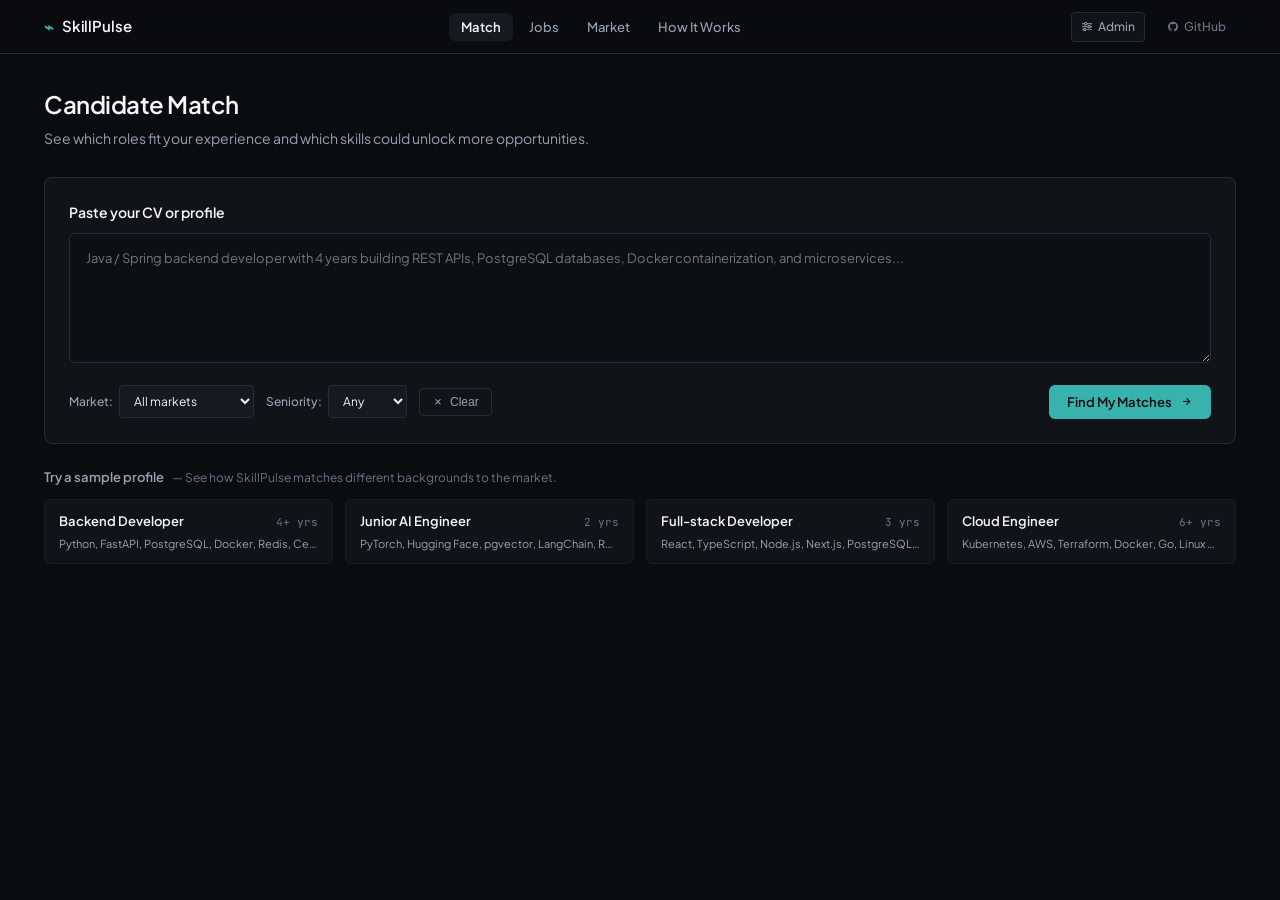
==== commit 65ab0ec7: "feat: implement persistent SHA-256 caching for LLM extractions and add support for customizable syst" ====
--- a/frontend/index.html
+++ b/frontend/index.html
@@ -3,1019 +3,458 @@
 <head>
     <meta charset="UTF-8">
     <meta name="viewport" content="width=device-width, initial-scale=1.0">
-    <title>SkillPulse AI — Labor Market Intelligence & Candidate Matcher</title>
-    <meta name="description" content="Enterprise labor market intelligence, multi-feed extraction cascade, and semantic candidate matching engine powered by pgvector.">
+    <title>SkillPulse — Candidate Market Intelligence & Explainable Matcher</title>
+    <meta name="description" content="Discover where your software experience fits in today's market and identify high-ROI skills to unlock new opportunities.">
     <!-- Favicon -->
     <link rel="icon" type="image/png" href="/frontend/favicon.png">
     <!-- Google Fonts: Plus Jakarta Sans & JetBrains Mono -->
     <link rel="preconnect" href="https://fonts.googleapis.com">
     <link rel="preconnect" href="https://fonts.gstatic.com" crossorigin>
-    <link href="https://fonts.googleapis.com/css2?family=JetBrains+Mono:wght@400;500;600&family=Plus+Jakarta+Sans:wght@400;500;600;700;800&display=swap" rel="stylesheet">
+    <link href="https://fonts.googleapis.com/css2?family=JetBrains+Mono:wght@400;500;600&family=Plus+Jakarta+Sans:wght@400;500;600;700&display=swap" rel="stylesheet">
     <!-- Boxicons -->
     <link href="https://unpkg.com/boxicons@2.1.4/css/boxicons.min.css" rel="stylesheet">
     <link rel="stylesheet" href="/frontend/style.css">
 </head>
 <body>
-    <div class="app-container">
-        <!-- Sidebar Navigation -->
-        <aside class="sidebar">
-            <div class="sidebar-brand">
-                <div class="brand-badge">
-                    <i class='bx bx-pulse'></i>
-                </div>
-                <div class="brand-info">
-                    <div class="brand-title">SkillPulse <span class="brand-ai-tag">AI</span></div>
-                    <div class="brand-subtitle">Market Intelligence</div>
-                </div>
-            </div>
-
-            <div class="sidebar-scrollable">
-                <div class="nav-section-label">INTELLIGENCE & FIT</div>
-                <ul class="nav-links">
-                    <li class="nav-item active" data-target="matcher-view">
-                        <i class='bx bx-target-lock nav-icon'></i>
-                        <span class="nav-label">Candidate Matcher</span>
-                        <span class="nav-badge-live">LIVE</span>
-                    </li>
-                    <li class="nav-item" data-target="dashboard-view">
-                        <i class='bx bx-bar-chart-alt-2 nav-icon'></i>
-                        <span class="nav-label">Market Analytics</span>
-                    </li>
-                </ul>
-
-                <div class="nav-section-label">VACANCY PIPELINE</div>
-                <ul class="nav-links">
-                    <li class="nav-item" data-target="processed-jobs-view">
-                        <i class='bx bx-check-shield nav-icon'></i>
-                        <span class="nav-label">Structured DB</span>
-                    </li>
-                    <li class="nav-item" data-target="jobs-view">
-                        <i class='bx bx-briefcase-alt-2 nav-icon'></i>
-                        <span class="nav-label">Ingested Postings</span>
-                    </li>
-                    <li class="nav-item" data-target="terms-view">
-                        <i class='bx bx-search-alt nav-icon'></i>
-                        <span class="nav-label">Target Feeds</span>
-                    </li>
-                    <li class="nav-item" data-target="errors-view">
-                        <i class='bx bx-bug nav-icon'></i>
-                        <span class="nav-label">System Logs</span>
-                    </li>
-                </ul>
-
-                <div class="nav-section-label">QUICK ACTIONS</div>
-                <div class="sidebar-actions">
-                    <button class="sidebar-action-btn primary" id="btn-scrape-incremental">
-                        <i class='bx bx-refresh'></i>
-                        <span>Fetch New Posts</span>
+    <!-- Top Navigation Bar -->
+    <header class="top-nav-bar">
+        <div class="top-nav-container">
+            <div class="nav-brand" onclick="switchPublicView('matcher-view')">
+                <span class="brand-signal-icon">⌁</span>
+                <span>SkillPulse</span>
+            </div>
+
+            <nav class="nav-links-cluster">
+                <button class="nav-tab-btn active" data-target="matcher-view">Match</button>
+                <button class="nav-tab-btn" data-target="explorer-view">Jobs</button>
+                <button class="nav-tab-btn" data-target="dashboard-view">Market</button>
+                <button class="nav-tab-btn" data-target="architecture-view">How It Works</button>
+            </nav>
+
+            <div class="nav-right-actions">
+                <a href="/admin" class="nav-action-link admin-link" title="Operator Console">
+                    <i class='bx bx-slider-alt'></i> Admin
+                </a>
+                <a href="https://github.com/NathanLCR/gupy-job-scraper" target="_blank" rel="noopener noreferrer" class="nav-action-link" title="GitHub Repository">
+                    <i class='bx bxl-github'></i> GitHub
+                </a>
+            </div>
+        </div>
+    </header>
+
+    <!-- Main Public Page Container -->
+    <main class="page-container">
+
+        <!-- ══════════════════════════════════════════════════════════════ -->
+        <!-- 1. CANDIDATE MATCHER (PRIMARY DOMINANT VIEW) -->
+        <!-- ══════════════════════════════════════════════════════════════ -->
+        <section id="matcher-view" class="view active">
+            <!-- Header -->
+            <div class="page-header">
+                <h1 class="page-title">Candidate Match</h1>
+                <p class="page-subtitle">See which roles fit your experience and which skills could unlock more opportunities.</p>
+            </div>
+
+            <!-- Dominant Main Input Card -->
+            <div class="matcher-main-input-card">
+                <label for="matcher-resume-input" class="matcher-input-label">Paste your CV or profile</label>
+                <textarea id="matcher-resume-input" class="modern-textarea" placeholder="Java / Spring backend developer with 4 years building REST APIs, PostgreSQL databases, Docker containerization, and microservices..."></textarea>
+                
+                <div class="matcher-toolbar-row">
+                    <div class="matcher-filter-group">
+                        <div class="filter-unit">
+                            <label for="matcher-region-select">Market:</label>
+                            <select id="matcher-region-select" class="modern-select">
+                                <option value="" selected>All markets</option>
+                                <option value="Ireland">Ireland</option>
+                                <option value="United Kingdom">United Kingdom</option>
+                                <option value="Brazil">Brazil</option>
+                                <option value="Europe">Europe</option>
+                                <option value="Remote">Remote</option>
+                            </select>
+                        </div>
+                        <div class="filter-unit">
+                            <label for="matcher-seniority-select">Seniority:</label>
+                            <select id="matcher-seniority-select" class="modern-select">
+                                <option value="" selected>Any</option>
+                                <option value="Júnior">Junior</option>
+                                <option value="Pleno">Mid</option>
+                                <option value="Sênior">Senior</option>
+                                <option value="Especialista">Lead</option>
+                            </select>
+                        </div>
+                        <button class="btn-subtle" id="btn-clear-resume" type="button">
+                            <i class='bx bx-x'></i> Clear
+                        </button>
+                    </div>
+
+                    <button class="btn-primary-cta" id="btn-run-match">
+                        <span>Find My Matches</span>
+                        <i class='bx bx-right-arrow-alt'></i>
                     </button>
-                    <button class="sidebar-action-btn secondary" id="btn-extract">
-                        <i class='bx bx-layer'></i>
-                        <span>AI Batch Extract</span>
-                    </button>
-                    <a href="/docs" target="_blank" class="sidebar-action-btn outline">
-                        <i class='bx bx-code-alt'></i>
-                        <span>OpenAPI Docs</span>
-                    </a>
-                </div>
-            </div>
-
-            <!-- Sidebar Footer Status -->
-            <div class="sidebar-footer">
-                <div class="system-status-indicator">
-                    <span class="pulse-dot"></span>
-                    <span class="status-meta">Cascade Engine Ready</span>
-                </div>
-            </div>
-        </aside>
-
-        <!-- Main Content Area -->
-        <main class="main-content">
-            <!-- Top Header Bar -->
-            <header class="top-header">
-                <div class="header-left-meta">
-                    <div class="header-breadcrumb">
-                        <span class="breadcrumb-root"><i class='bx bx-home-alt'></i> SkillPulse</span>
-                        <i class='bx bx-chevron-right breadcrumb-separator'></i>
-                        <span class="breadcrumb-current" id="header-breadcrumb-view">Candidate Matcher</span>
-                    </div>
-                    <h1 class="header-title-text" id="page-title">Candidate Matcher & Fit Visualizer</h1>
-                    <p class="header-subtitle-text" id="page-subtitle">Evaluate candidate fit against market vacancies using hybrid vector search and taxonomy normalization.</p>
-                </div>
-
-                <div class="header-right-actions">
-                    <div class="live-pill-group">
-                        <div class="live-status-pill active" id="global-status-pill" title="Ingestion Engine Status">
-                            <span class="status-indicator"></span>
-                            <span class="status-text" id="global-status-text">Ingestor Idle</span>
-                        </div>
-                        <div class="live-status-pill extractor-pill active" id="extractor-status-pill" title="Cloud AI Router Status">
-                            <span class="status-indicator" id="extractor-indicator"></span>
-                            <span class="status-text" id="extractor-status-text">AI Router Ready</span>
-                        </div>
-                    </div>
-                </div>
-            </header>
-
-            <!-- Views Container -->
-            <div class="views-container">
-
-                <!-- ══════════════════════════════════════════════════════════ -->
-                <!-- 1. CANDIDATE MATCHER VIEW (PRIMARY SHOWCASE) -->
-                <!-- ══════════════════════════════════════════════════════════ -->
-                <section id="matcher-view" class="view active">
-                    <!-- Benchmark Profiles Hero -->
-                    <div class="benchmark-hero">
-                        <div class="benchmark-heading">
-                            <span class="badge-kicker"><i class='bx bx-sparkles'></i> 1-Click Benchmark Profiles</span>
-                            <h2>Pre-configured Candidate Profiles</h2>
-                            <p class="benchmark-lead">Select a benchmark candidate to test instant semantic matching, ESCO taxonomy mapping, and real-time skill gap analysis:</p>
-                        </div>
-
-                        <div class="persona-cards-grid">
-                            <button class="persona-card" id="btn-persona-cloud" type="button">
-                                <div class="persona-icon-box cloud-icon">
-                                    <i class='bx bx-cloud'></i>
+                </div>
+            </div>
+
+            <!-- Secondary Affordance: Sample Profiles -->
+            <div class="sample-profiles-section">
+                <div class="sample-profiles-header">
+                    <span class="sample-profiles-title">Try a sample profile</span>
+                    <span class="sample-profiles-desc">— See how SkillPulse matches different backgrounds to the market.</span>
+                </div>
+                <div class="sample-chips-grid">
+                    <div class="sample-chip-card" id="btn-persona-backend">
+                        <div class="sample-chip-top">
+                            <span class="sample-chip-role">Backend Developer</span>
+                            <span class="sample-chip-exp">4+ yrs</span>
+                        </div>
+                        <p class="sample-chip-summary">Python, FastAPI, PostgreSQL, Docker, Redis, Celery & REST APIs.</p>
+                    </div>
+
+                    <div class="sample-chip-card" id="btn-persona-ai">
+                        <div class="sample-chip-top">
+                            <span class="sample-chip-role">Junior AI Engineer</span>
+                            <span class="sample-chip-exp">2 yrs</span>
+                        </div>
+                        <p class="sample-chip-summary">PyTorch, Hugging Face, pgvector, LangChain, RAG pipelines.</p>
+                    </div>
+
+                    <div class="sample-chip-card" id="btn-persona-fullstack">
+                        <div class="sample-chip-top">
+                            <span class="sample-chip-role">Full-stack Developer</span>
+                            <span class="sample-chip-exp">3 yrs</span>
+                        </div>
+                        <p class="sample-chip-summary">React, TypeScript, Node.js, Next.js, PostgreSQL, Tailwind.</p>
+                    </div>
+
+                    <div class="sample-chip-card" id="btn-persona-cloud">
+                        <div class="sample-chip-top">
+                            <span class="sample-chip-role">Cloud Engineer</span>
+                            <span class="sample-chip-exp">6+ yrs</span>
+                        </div>
+                        <p class="sample-chip-summary">Kubernetes, AWS, Terraform, Docker, Go, Linux & CI/CD.</p>
+                    </div>
+                </div>
+            </div>
+
+            <!-- Match Results Section (Hidden until submitted) -->
+            <div id="matcher-results-section" style="display: none;" class="match-results-container">
+                
+                <!-- Headline Fit Banner -->
+                <div class="market-fit-banner">
+                    <div class="fit-banner-left">
+                        <span class="fit-banner-label">Your Market Fit</span>
+                        <h2 class="fit-banner-headline" id="res-candidate-headline">Backend / Platform Engineering</h2>
+                        <p class="fit-banner-meta" id="res-fit-summary-text">Strong fit · 87% match · Evaluated against 395 relevant market vacancies.</p>
+                    </div>
+                    <div class="fit-banner-right">
+                        <div class="fit-score-box">
+                            <div class="fit-score-number" id="gauge-score-text">87%</div>
+                            <div class="fit-score-badge" id="res-fit-tier">Strong Fit</div>
+                        </div>
+                    </div>
+                </div>
+
+                <!-- 2-Column Split: Top Opportunities + Explainable Breakdown -->
+                <div class="results-split-grid">
+                    
+                    <!-- Left: Top Opportunities (Job First) -->
+                    <div class="results-left-main">
+                        <div class="card-panel-header">
+                            <span class="card-heading">Top Matching Opportunities</span>
+                            <span class="pill-neutral" id="matcher-matches-badge">0 roles evaluated</span>
+                        </div>
+
+                        <div class="ranked-jobs-stack" id="ranked-jobs-list">
+                            <!-- Populated dynamically -->
+                        </div>
+                    </div>
+
+                    <!-- Right: Transparent Score Decomposition & Gaps -->
+                    <div class="results-right-sidebar">
+                        
+                        <!-- Explainable Score Decomposition -->
+                        <div class="explain-card">
+                            <h3 class="explain-card-title">Score Decomposition</h3>
+                            <div class="explain-points-table">
+                                <div>
+                                    <div class="point-row">
+                                        <span class="point-title">Hard Skills</span>
+                                        <span class="point-val" id="explain-hard-pts">44.0 / 50</span>
+                                    </div>
+                                    <div class="point-bar-bg"><div class="point-bar-fill" id="bar-hard-pts" style="width: 88%;"></div></div>
                                 </div>
-                                <div class="persona-card-content">
-                                    <div class="persona-card-top">
-                                        <h3 class="persona-role">Senior Cloud Architect</h3>
-                                        <span class="persona-exp-tag">6+ Years Exp</span>
+                                <div>
+                                    <div class="point-row">
+                                        <span class="point-title">Experience & Role Fit</span>
+                                        <span class="point-val" id="explain-soft-pts">18.0 / 20</span>
                                     </div>
-                                    <p class="persona-summary">Distributed systems, Kubernetes, AWS, Go, Python, Terraform & PostgreSQL.</p>
-                                    <div class="persona-tags">
-                                        <span class="mini-tag">Kubernetes</span>
-                                        <span class="mini-tag">AWS</span>
-                                        <span class="mini-tag">Go</span>
-                                        <span class="mini-tag">Microservices</span>
+                                    <div class="point-bar-bg"><div class="point-bar-fill" id="bar-soft-pts" style="width: 90%;"></div></div>
+                                </div>
+                                <div>
+                                    <div class="point-row">
+                                        <span class="point-title">Semantic Alignment</span>
+                                        <span class="point-val" id="explain-vec-pts">26.0 / 30</span>
                                     </div>
+                                    <div class="point-bar-bg"><div class="point-bar-fill" id="bar-vec-pts" style="width: 86%;"></div></div>
                                 </div>
-                                <div class="persona-action-arrow">
-                                    <i class='bx bx-right-arrow-alt'></i>
-                                </div>
-                            </button>
-
-                            <button class="persona-card" id="btn-persona-ai" type="button">
-                                <div class="persona-icon-box ai-icon">
-                                    <i class='bx bx-brain'></i>
-                                </div>
-                                <div class="persona-card-content">
-                                    <div class="persona-card-top">
-                                        <h3 class="persona-role">AI / ML & RAG Engineer</h3>
-                                        <span class="persona-exp-tag">4 Years Exp</span>
-                                    </div>
-                                    <p class="persona-summary">LLM applications, RAG pipelines, PyTorch, LangChain, pgvector & HNSW indexing.</p>
-                                    <div class="persona-tags">
-                                        <span class="mini-tag">PyTorch</span>
-                                        <span class="mini-tag">pgvector</span>
-                                        <span class="mini-tag">LangChain</span>
-                                        <span class="mini-tag">FastAPI</span>
-                                    </div>
-                                </div>
-                                <div class="persona-action-arrow">
-                                    <i class='bx bx-right-arrow-alt'></i>
-                                </div>
-                            </button>
-
-                            <button class="persona-card" id="btn-persona-fullstack" type="button">
-                                <div class="persona-icon-box dev-icon">
-                                    <i class='bx bx-code-curly'></i>
-                                </div>
-                                <div class="persona-card-content">
-                                    <div class="persona-card-top">
-                                        <h3 class="persona-role">Junior Fullstack Developer</h3>
-                                        <span class="persona-exp-tag">1 Year Exp</span>
-                                    </div>
-                                    <p class="persona-summary">Modern frontend & backend fundamentals with React, TypeScript, Node.js & SQL.</p>
-                                    <div class="persona-tags">
-                                        <span class="mini-tag">React</span>
-                                        <span class="mini-tag">TypeScript</span>
-                                        <span class="mini-tag">Node.js</span>
-                                        <span class="mini-tag">REST APIs</span>
-                                    </div>
-                                </div>
-                                <div class="persona-action-arrow">
-                                    <i class='bx bx-right-arrow-alt'></i>
-                                </div>
-                            </button>
-                        </div>
-                    </div>
-
-                    <!-- Custom CV / Profile Input Panel -->
-                    <div class="matcher-input-card">
-                        <div class="card-header-bar">
-                            <div class="header-left">
-                                <i class='bx bx-edit-alt icon-accent'></i>
-                                <div>
-                                    <h3 class="card-title">Candidate CV / Profile Text</h3>
-                                    <span class="card-subtitle">Paste raw resume text, LinkedIn bio, or tech stack inventory</span>
-                                </div>
-                            </div>
-                            <button class="btn-subtle" id="btn-clear-resume" title="Clear Editor">
-                                <i class='bx bx-trash'></i> Clear Text
-                            </button>
-                        </div>
-                        <div class="card-body-editor">
-                            <textarea id="matcher-resume-input" class="modern-textarea" rows="4" placeholder="Paste candidate profile text or click any benchmark profile above to run matching..."></textarea>
-                            
-                            <div class="matcher-toolbar">
-                                <div class="toolbar-filter-item">
-                                    <label for="matcher-region-select"><i class='bx bx-globe'></i> Target Market:</label>
-                                    <select id="matcher-region-select" class="modern-select">
-                                        <option value="" selected>All Global Markets (Worldwide)</option>
-                                        <option value="Europe">Europe (London, Dublin, Berlin, Remote EU)</option>
-                                        <option value="Latin America">Latin America (Brazil, Argentina, Remote BR)</option>
-                                        <option value="North America">North America (US & Canada)</option>
-                                    </select>
-                                </div>
-                                <div class="toolbar-filter-item">
-                                    <label for="matcher-seniority-select"><i class='bx bx-trending-up'></i> Target Seniority:</label>
-                                    <select id="matcher-seniority-select" class="modern-select">
-                                        <option value="" selected>Any Seniority Level</option>
-                                        <option value="Júnior">Junior / Entry</option>
-                                        <option value="Pleno">Pleno / Mid-Level</option>
-                                        <option value="Sênior">Senior / Lead</option>
-                                        <option value="Especialista">Specialist / Principal</option>
-                                    </select>
-                                </div>
-                                <button class="btn-primary-action btn-match-submit" id="btn-run-match">
-                                    <i class='bx bx-bolt-circle'></i>
-                                    <span>Analyze & Match Candidate</span>
-                                </button>
-                            </div>
-                        </div>
-                    </div>
-
-                    <!-- Match Results Dashboard (Hidden until analyzed) -->
-                    <div id="matcher-results-section" style="display: none;" class="matcher-results-wrapper">
-                        <!-- Top 3 Analytics Cards Grid -->
-                        <div class="results-analytics-grid">
-                            <!-- Card 1: Extracted Candidate Profile -->
-                            <div class="dashboard-card profile-summary-card">
-                                <div class="card-header-bar">
-                                    <div class="header-left">
-                                        <i class='bx bx-user-check icon-accent'></i>
-                                        <div>
-                                            <h3 class="card-title">Extracted Profile</h3>
-                                            <span class="card-subtitle">Taxonomy Entity Classification</span>
-                                        </div>
-                                    </div>
-                                </div>
-                                <div class="card-body-content">
-                                    <div class="extracted-meta-row">
-                                        <div class="meta-stat-box">
-                                            <span class="meta-stat-label">Seniority Tier</span>
-                                            <strong class="meta-stat-value text-accent" id="res-extracted-seniority">Senior</strong>
-                                        </div>
-                                        <div class="meta-stat-box">
-                                            <span class="meta-stat-label">Estimated Exp.</span>
-                                            <strong class="meta-stat-value" id="res-extracted-experience">6+ Years</strong>
-                                        </div>
-                                    </div>
-                                    <div class="skill-category-group">
-                                        <span class="group-label">Hard Technical Skills:</span>
-                                        <div id="res-extracted-hard-skills" class="pill-badge-flow"></div>
-                                    </div>
-                                    <div class="skill-category-group mt-2">
-                                        <span class="group-label">Soft & Leadership Competencies:</span>
-                                        <div id="res-extracted-soft-skills" class="pill-badge-flow"></div>
+                                <div style="border-top: 1px solid var(--border-subtle); padding-top: 8px;">
+                                    <div class="point-row">
+                                        <span class="point-title" style="font-weight: 600; color: var(--text-primary);">Total Match</span>
+                                        <span class="point-val" id="explain-total-pts" style="color: var(--accent);">88.0 / 100</span>
                                     </div>
                                 </div>
                             </div>
-
-                            <!-- Card 2: Composite Fit Gauge -->
-                            <div class="dashboard-card fit-gauge-card">
-                                <div class="card-header-bar">
-                                    <div class="header-left">
-                                        <i class='bx bx-radar icon-emerald'></i>
-                                        <div>
-                                            <h3 class="card-title">Composite Fit Score</h3>
-                                            <span class="card-subtitle">Multi-Factor Ranking Vector</span>
-                                        </div>
-                                    </div>
-                                </div>
-                                <div class="card-body-content gauge-card-layout">
-                                    <div class="gauge-ring-container">
-                                        <svg class="radial-gauge-svg" viewBox="0 0 120 120">
-                                            <circle class="gauge-bg-ring" cx="60" cy="60" r="50"></circle>
-                                            <circle class="gauge-progress-ring" id="gauge-circle" cx="60" cy="60" r="50"></circle>
-                                        </svg>
-                                        <div class="gauge-metric-center">
-                                            <span id="gauge-score-text" class="score-main-value">0%</span>
-                                            <span class="score-main-tag">Top Match</span>
-                                        </div>
-                                    </div>
-                                    <div class="weight-metrics-breakdown">
-                                        <div class="weight-metric-item">
-                                            <div class="weight-item-head">
-                                                <span>Hard Skill Overlap</span>
-                                                <strong id="res-hard-ratio">0%</strong>
-                                            </div>
-                                            <div class="mini-progress-bar"><div class="mini-progress-fill" id="bar-hard-ratio" style="width: 0%;"></div></div>
-                                        </div>
-                                        <div class="weight-metric-item">
-                                            <div class="weight-item-head">
-                                                <span>Soft Skill Overlap</span>
-                                                <strong id="res-soft-ratio">0%</strong>
-                                            </div>
-                                            <div class="mini-progress-bar"><div class="mini-progress-fill info-fill" id="bar-soft-ratio" style="width: 0%;"></div></div>
-                                        </div>
-                                        <div class="weight-metric-item">
-                                            <div class="weight-item-head">
-                                                <span>Dense Vector Sim</span>
-                                                <strong id="res-vector-sim">0%</strong>
-                                            </div>
-                                            <div class="mini-progress-bar"><div class="mini-progress-fill purple-fill" id="bar-vector-sim" style="width: 0%;"></div></div>
-                                        </div>
-                                    </div>
-                                </div>
+                        </div>
+
+                        <!-- Candidate Strengths -->
+                        <div class="explain-card">
+                            <h3 class="explain-card-title">Candidate Competencies</h3>
+                            <div class="distribution-list" id="res-domain-strengths">
+                                <!-- Populated dynamically -->
                             </div>
-
-                            <!-- Card 3: Skill Gap & Upskilling Path -->
-                            <div class="dashboard-card skill-gap-card">
-                                <div class="card-header-bar">
-                                    <div class="header-left">
-                                        <i class='bx bx-trending-up icon-amber'></i>
-                                        <div>
-                                            <h3 class="card-title">Skill Gap & Upskilling</h3>
-                                            <span class="card-subtitle">Career Growth & ROI Analysis</span>
-                                        </div>
-                                    </div>
-                                </div>
-                                <div class="card-body-content">
-                                    <div class="gap-category-group">
-                                        <span class="gap-title-label text-success"><i class='bx bx-check-circle'></i> Matched Competencies:</span>
-                                        <div id="res-matched-skills" class="pill-badge-flow"></div>
-                                    </div>
-                                    <div class="gap-category-group mt-2">
-                                        <span class="gap-title-label text-danger"><i class='bx bx-x-circle'></i> Missing Requirements:</span>
-                                        <div id="res-missing-skills" class="pill-badge-flow"></div>
-                                    </div>
-                                    <div class="gap-category-group mt-2">
-                                        <span class="gap-title-label text-warning"><i class='bx bx-rocket'></i> High-ROI Upskilling Targets:</span>
-                                        <div id="res-recommended-skills" class="pill-badge-flow"></div>
-                                    </div>
-                                </div>
+                        </div>
+
+                        <!-- Upskilling Opportunities -->
+                        <div class="explain-card">
+                            <h3 class="explain-card-title">Highest ROI Skills</h3>
+                            <p style="font-size: 11px; color: var(--text-tertiary); margin-bottom: 10px;">Skills that appear frequently in roles matching your profile:</p>
+                            <div id="res-recommended-skills" class="skill-pills-flow"></div>
+                        </div>
+
+                    </div>
+                </div>
+            </div>
+        </section>
+
+        <!-- ══════════════════════════════════════════════════════════════ -->
+        <!-- 2. JOB EXPLORER (SEARCH ACROSS MARKET) -->
+        <!-- ══════════════════════════════════════════════════════════════ -->
+        <section id="explorer-view" class="view">
+            <div class="page-header">
+                <h1 class="page-title">Job Explorer</h1>
+                <p class="page-subtitle">Search across structured market vacancies with lexical and dense semantic retrieval.</p>
+            </div>
+
+            <div class="card-panel">
+                <div class="search-input-wrapper">
+                    <i class='bx bx-search search-lens-icon'></i>
+                    <input type="text" id="explorer-query-input" placeholder="Search by role or technologies, e.g. backend AI engineer with Python and LLMs..." class="explorer-input-field">
+                </div>
+
+                <div class="preset-queries-wrap">
+                    <span>Try searching:</span>
+                    <button class="preset-btn" data-query="backend AI engineer working with Python and LLMs">backend AI engineer with Python</button>
+                    <button class="preset-btn" data-query="cloud platform engineer kubernetes terraform">cloud engineer kubernetes</button>
+                    <button class="preset-btn" data-query="fullstack developer react typescript postgresql">fullstack react typescript</button>
+                    <button class="preset-btn" data-query="data engineer python sql spark airflow">data engineer python spark</button>
+                </div>
+
+                <div class="matcher-toolbar-row" style="margin-top: 0;">
+                    <div class="matcher-filter-group">
+                        <div class="filter-unit">
+                            <label>Market:</label>
+                            <select id="exp-filter-region" class="modern-select">
+                                <option value="">All markets</option>
+                                <option value="Europe">Europe</option>
+                                <option value="Latin America">Latin America</option>
+                                <option value="North America">North America</option>
+                            </select>
+                        </div>
+                        <div class="filter-unit">
+                            <label>Workplace:</label>
+                            <select id="exp-filter-workplace" class="modern-select">
+                                <option value="">All workplaces</option>
+                                <option value="REMOTE">Remote</option>
+                                <option value="HYBRID">Hybrid</option>
+                                <option value="ONSITE">On-site</option>
+                            </select>
+                        </div>
+                        <div class="filter-unit">
+                            <label>Seniority:</label>
+                            <select id="exp-filter-seniority" class="modern-select">
+                                <option value="">All levels</option>
+                                <option value="Júnior">Junior</option>
+                                <option value="Pleno">Mid</option>
+                                <option value="Sênior">Senior</option>
+                            </select>
+                        </div>
+                    </div>
+                    <button class="btn-primary-cta" id="btn-run-explorer">Search Roles</button>
+                </div>
+            </div>
+
+            <div class="card-panel-header">
+                <span class="card-heading" id="explorer-results-count">Matching Vacancies</span>
+            </div>
+            <div class="ranked-jobs-stack" id="explorer-results-list">
+                <div class="text-center text-muted p-4">Loading vacancies...</div>
+            </div>
+        </section>
+
+        <!-- ══════════════════════════════════════════════════════════════ -->
+        <!-- 3. MARKET INSIGHTS (CANDIDATE RELEVANT METRICS) -->
+        <!-- ══════════════════════════════════════════════════════════════ -->
+        <section id="dashboard-view" class="view">
+            <div class="page-header">
+                <h1 class="page-title">Market Insights</h1>
+                <p class="page-subtitle">Real-time skill demand, seniority mix, and 30-day technology velocity across software markets.</p>
+            </div>
+
+            <!-- Top 4 Clean Metric Cards -->
+            <div class="metrics-row-4">
+                <div class="metric-card">
+                    <div class="metric-label">Structured Vacancies</div>
+                    <div class="metric-value" id="metric-jobs-count">395</div>
+                    <div class="metric-sub">Across Europe, UK & LATAM</div>
+                </div>
+                <div class="metric-card">
+                    <div class="metric-label">Normalized Skills</div>
+                    <div class="metric-value" id="metric-skills-count">1,420+</div>
+                    <div class="metric-sub">ESCO & O*NET canonical mappings</div>
+                </div>
+                <div class="metric-card">
+                    <div class="metric-label">Remote & Hybrid</div>
+                    <div class="metric-value" id="metric-remote-ratio">80%</div>
+                    <div class="metric-sub">Flexible workplace share</div>
+                </div>
+                <div class="metric-card">
+                    <div class="metric-label">Top Skill Demand</div>
+                    <div class="metric-value" id="metric-top-tech" style="color: var(--accent);">Python (38%)</div>
+                    <div class="metric-sub">In backend & AI postings</div>
+                </div>
+            </div>
+
+            <!-- Asymmetric Two-Column Insights -->
+            <div class="insights-two-cols">
+                <!-- Left: Distribution Hub -->
+                <div class="card-panel">
+                    <div class="card-panel-header">
+                        <div>
+                            <div class="card-heading">Skills Employers Want</div>
+                            <div class="card-subheading">Frequency across active vacancies</div>
+                        </div>
+                        <div class="matcher-filter-group">
+                            <button class="preset-btn" id="tab-btn-tech" onclick="switchAnalyticsTab('tech')">Technologies</button>
+                            <button class="preset-btn" id="tab-btn-seniority" onclick="switchAnalyticsTab('seniority')">Seniority</button>
+                            <button class="preset-btn" id="tab-btn-locations" onclick="switchAnalyticsTab('locations')">Locations</button>
+                        </div>
+                    </div>
+
+                    <div id="analytics-tab-tech">
+                        <div id="top-technologies-list" class="distribution-list">
+                            <div class="text-center text-muted p-3">Loading technologies...</div>
+                        </div>
+                    </div>
+                    <div id="analytics-tab-seniority" style="display: none;">
+                        <div id="top-seniority-list" class="distribution-list">
+                            <div class="text-center text-muted p-3">Loading seniority...</div>
+                        </div>
+                    </div>
+                    <div id="analytics-tab-locations" style="display: none;">
+                        <div id="top-locations-list" class="distribution-list">
+                            <div class="text-center text-muted p-3">Loading locations...</div>
+                        </div>
+                    </div>
+                </div>
+
+                <!-- Right: High Velocity & Emerging -->
+                <div class="card-panel">
+                    <div class="card-panel-header">
+                        <div>
+                            <div class="card-heading">Emerging Demand</div>
+                            <div class="card-subheading">Fastest rising requirements</div>
+                        </div>
+                    </div>
+                    <div class="distribution-list">
+                        <div class="dist-item">
+                            <div class="dist-head">
+                                <span class="dist-name">LLM & GenAI</span>
+                                <span class="dist-pct" style="color: var(--success);">+31% velocity</span>
                             </div>
-                        </div>
-
-                        <!-- Ranked Matching Vacancies List -->
-                        <div class="dashboard-card ranked-jobs-card mt-3">
-                            <div class="card-header-bar">
-                                <div class="header-left">
-                                    <i class='bx bx-list-check icon-accent'></i>
-                                    <div>
-                                        <h3 class="card-title">Top Ranked Matching Vacancies</h3>
-                                        <span class="card-subtitle">Ranked via Reciprocal Rank Fusion & Dense Semantic Cosine Distance</span>
-                                    </div>
-                                </div>
-                                <span class="count-pill" id="matcher-matches-badge">0 Positions Evaluated</span>
+                            <div class="metric-sub">Found in 31% of AI & Python vacancies</div>
+                        </div>
+                        <div class="dist-item">
+                            <div class="dist-head">
+                                <span class="dist-name">FastAPI</span>
+                                <span class="dist-pct" style="color: var(--success);">+24% velocity</span>
                             </div>
-                            <div class="ranked-positions-list" id="ranked-jobs-list">
-                                <!-- Dynamically populated by script.js -->
+                            <div class="metric-sub">High concurrency backend standard</div>
+                        </div>
+                        <div class="dist-item">
+                            <div class="dist-head">
+                                <span class="dist-name">pgvector & RAG</span>
+                                <span class="dist-pct" style="color: var(--accent);">Rising</span>
                             </div>
-                        </div>
-                    </div>
-                </section>
-
-                <!-- ══════════════════════════════════════════════════════════ -->
-                <!-- 2. MARKET ANALYTICS DASHBOARD VIEW (REBUILT) -->
-                <!-- ══════════════════════════════════════════════════════════ -->
-                <section id="dashboard-view" class="view">
-                    <!-- Top 4 Sleek Horizontal KPI Strip -->
-                    <div class="kpi-metrics-strip">
-                        <div class="kpi-unit">
-                            <div class="kpi-icon-box">
-                                <i class='bx bx-briefcase'></i>
-                            </div>
-                            <div class="kpi-content">
-                                <span class="kpi-label">Market Vacancies</span>
-                                <span class="kpi-number" id="metric-jobs-count">395</span>
-                                <span class="kpi-subtext">Structured in pgvector</span>
-                            </div>
-                        </div>
-
-                        <div class="kpi-unit">
-                            <div class="kpi-icon-box success">
-                                <i class='bx bx-check-shield'></i>
-                            </div>
-                            <div class="kpi-content">
-                                <span class="kpi-label">Normalized Skills</span>
-                                <span class="kpi-number" id="metric-skills-count">1,420+</span>
-                                <span class="kpi-subtext">Canonical ESCO mappings</span>
-                            </div>
-                        </div>
-
-                        <div class="kpi-unit">
-                            <div class="kpi-icon-box info">
-                                <i class='bx bx-line-chart'></i>
-                            </div>
-                            <div class="kpi-content">
-                                <span class="kpi-label">Daily Ingestion</span>
-                                <span class="kpi-number" id="metric-avg-daily">98.8 / day</span>
-                                <span class="kpi-subtext">Velocity across feeds</span>
-                            </div>
-                        </div>
-
-                        <div class="kpi-unit">
-                            <div class="kpi-icon-box purple">
-                                <i class='bx bx-rss'></i>
-                            </div>
-                            <div class="kpi-content">
-                                <span class="kpi-label">Target Feeds</span>
-                                <span class="kpi-number" id="metric-terms-count">39</span>
-                                <span class="kpi-subtext">Multi-source keywords</span>
-                            </div>
-                        </div>
-                    </div>
-
-                    <!-- Asymmetric 2-Column Analytics Stage -->
-                    <div class="analytics-two-columns">
-                        <!-- Main Left Column (68% width) -->
-                        <div class="analytics-column-main">
-                            <!-- Card 1: Interactive Market Demand Hub -->
-                            <div class="dashboard-card">
-                                <div class="card-header-bar">
-                                    <div class="header-left">
-                                        <i class='bx bx-bar-chart-alt-2 icon-accent'></i>
-                                        <div>
-                                            <h3 class="card-title">Market Demand Distribution</h3>
-                                            <span class="card-subtitle">Explore skill frequencies, seniority breakdown, and geographic hubs</span>
-                                        </div>
-                                    </div>
-                                    <div class="tab-controls-group">
-                                        <button class="tab-btn active" id="tab-btn-tech" onclick="switchAnalyticsTab('tech')">🔥 Technologies</button>
-                                        <button class="tab-btn" id="tab-btn-seniority" onclick="switchAnalyticsTab('seniority')">💼 Seniority</button>
-                                        <button class="tab-btn" id="tab-btn-locations" onclick="switchAnalyticsTab('locations')">🌍 Locations</button>
-                                    </div>
-                                </div>
-                                <div class="card-body-content">
-                                    <!-- Panel 1: Technologies -->
-                                    <div id="analytics-tab-tech" class="tab-content-panel">
-                                        <div id="top-technologies-list" class="ranked-distribution-list">
-                                            <div class="text-center text-muted p-3">Loading technologies...</div>
-                                        </div>
-                                    </div>
-                                    <!-- Panel 2: Seniority -->
-                                    <div id="analytics-tab-seniority" class="tab-content-panel" style="display: none;">
-                                        <div id="top-seniority-list" class="ranked-distribution-list">
-                                            <div class="text-center text-muted p-3">Loading seniority...</div>
-                                        </div>
-                                    </div>
-                                    <!-- Panel 3: Locations -->
-                                    <div id="analytics-tab-locations" class="tab-content-panel" style="display: none;">
-                                        <div id="top-locations-list" class="ranked-distribution-list">
-                                            <div class="text-center text-muted p-3">Loading locations...</div>
-                                        </div>
-                                    </div>
-                                </div>
-                            </div>
-
-                            <!-- Card 2: 30-Day Demand Trend Timeline -->
-                            <div class="dashboard-card">
-                                <div class="card-header-bar">
-                                    <div class="header-left">
-                                        <i class='bx bx-line-chart icon-accent'></i>
-                                        <div>
-                                            <h3 class="card-title">Technology Demand Trends (30 Days)</h3>
-                                            <span class="card-subtitle">Daily frequency of canonical technologies across structured vacancies</span>
-                                        </div>
-                                    </div>
-                                    <div class="trend-search-group">
-                                        <div class="modern-search-input-box">
-                                            <i class='bx bx-search'></i>
-                                            <input type="text" id="trend-skill-search" placeholder="Filter tech, e.g. Python, Docker" class="search-field">
-                                        </div>
-                                        <button class="btn-subtle" id="trend-search-btn">Search</button>
-                                        <button class="btn-subtle" id="trend-clear-btn">Clear</button>
-                                    </div>
-                                </div>
-                                <div class="card-body-content">
-                                    <div id="technology-trends-chart" class="trend-chart-container">
-                                        <div class="text-center text-muted p-4">Loading trend data...</div>
-                                    </div>
-                                </div>
-                            </div>
-                        </div>
-
-                        <!-- Side Right Column (32% width) -->
-                        <div class="analytics-column-side">
-                            <!-- Card 1: Ingestion & AI Router Cascade -->
-                            <div class="dashboard-card">
-                                <div class="card-header-bar">
-                                    <div class="header-left">
-                                        <i class='bx bx-server icon-accent'></i>
-                                        <div>
-                                            <h3 class="card-title">Ingestion & AI Cascade</h3>
-                                            <span class="card-subtitle">Pipeline Operations & Status</span>
-                                        </div>
-                                    </div>
-                                </div>
-                                <div class="card-body-content">
-                                    <div class="status-summary-box">
-                                        <div class="status-summary-item">
-                                            <span>Ingestion Engine:</span>
-                                            <span id="sys-status" class="status-state-pill neutral">Idle</span>
-                                        </div>
-                                        <div class="status-summary-sub">
-                                            <span>Started: <strong id="sys-started">--</strong></span>
-                                            <span>Finished: <strong id="sys-finished">--</strong></span>
-                                        </div>
-                                    </div>
-
-                                    <div class="status-summary-box mt-2">
-                                        <div class="status-summary-item">
-                                            <span><i class='bx bx-layer text-accent'></i> AI Cascade Router:</span>
-                                            <span id="ext-status" class="status-state-pill neutral">Ready</span>
-                                        </div>
-                                        <div class="status-summary-sub">
-                                            <span>Started: <strong id="ext-started">--</strong></span>
-                                            <span>Finished: <strong id="ext-finished">--</strong></span>
-                                        </div>
-                                    </div>
-
-                                    <div class="pipeline-action-block mt-3">
-                                        <label class="block-label">Target Source Feed:</label>
-                                        <select id="ingest-source-select" class="modern-select full-width mb-2">
-                                            <option value="all">All Public Feeds (Global & Multi-Region)</option>
-                                            <option value="arbeitnow">Arbeitnow (Europe, UK & Remote)</option>
-                                            <option value="remotive">Remotive (Global Remote Tech & Dev)</option>
-                                            <option value="jobicy">Jobicy (Engineering & Data Science)</option>
-                                            <option value="himalayas">Himalayas (Global Remote Developers)</option>
-                                            <option value="remoteok">RemoteOK (Global Dev & Cloud Roles)</option>
-                                            <option value="gupy">Gupy (Latin America & Brazil)</option>
-                                        </select>
-                                        <button class="btn-primary-action full-width" id="dash-btn-scrape">
-                                            <i class='bx bx-cloud-download'></i> Run Ingestion Scrape
-                                        </button>
-                                    </div>
-
-                                    <div class="export-actions-row mt-2">
-                                        <button class="btn-secondary-action full-width" id="dash-btn-export-posts" onclick="window.location.href='/api/v1/jobs/posts/export'">
-                                            <i class='bx bx-export'></i> Raw Posts CSV
-                                        </button>
-                                        <button class="btn-secondary-action full-width" id="dash-btn-export-jobs" onclick="window.location.href='/api/v1/jobs/export'">
-                                            <i class='bx bx-export'></i> Jobs CSV
-                                        </button>
-                                    </div>
-                                </div>
-                            </div>
-
-                            <!-- Card 2: Employment Contract Mix -->
-                            <div class="dashboard-card">
-                                <div class="card-header-bar">
-                                    <div class="header-left">
-                                        <i class='bx bx-id-card icon-accent'></i>
-                                        <div>
-                                            <h3 class="card-title">Contract Types</h3>
-                                            <span class="card-subtitle">Workplace Engagement Breakdown</span>
-                                        </div>
-                                    </div>
-                                </div>
-                                <div class="card-body-content">
-                                    <div id="top-contracts-list" class="ranked-distribution-list">
-                                        <div class="text-center text-muted p-3">Loading contract types...</div>
-                                    </div>
-                                </div>
-                            </div>
-
-                            <!-- Card 3: AI Knowledge Base Indexing Stats -->
-                            <div class="dashboard-card">
-                                <div class="card-header-bar">
-                                    <div class="header-left">
-                                        <i class='bx bx-data icon-accent'></i>
-                                        <div>
-                                            <h3 class="card-title">Vector Index Architecture</h3>
-                                            <span class="card-subtitle">pgvector HNSW + Cosine Distance</span>
-                                        </div>
-                                    </div>
-                                </div>
-                                <div class="card-body-content">
-                                    <div class="status-summary-box">
-                                        <div class="status-summary-item">
-                                            <span>Embedding Model:</span>
-                                            <strong style="color:var(--text-primary); font-family:var(--font-mono); font-size:11px;">all-MiniLM-L6-v2 (384d)</strong>
-                                        </div>
-                                        <div class="status-summary-item mt-1">
-                                            <span>Cloud AI Router:</span>
-                                            <strong style="color:var(--accent); font-family:var(--font-mono); font-size:11px;">Groq Llama 3.3 70B</strong>
-                                        </div>
-                                        <div class="status-summary-item mt-1">
-                                            <span>Taxonomy Engine:</span>
-                                            <strong style="color:var(--success); font-family:var(--font-mono); font-size:11px;">ESCO Normalized (v1.2)</strong>
-                                        </div>
-                                    </div>
-                                </div>
-                            </div>
-                        </div>
-                    </div>
-                </section>
-
-                <!-- ══════════════════════════════════════════════════════════ -->
-                <!-- 3. STRUCTURED DATABASE VIEW -->
-                <!-- ══════════════════════════════════════════════════════════ -->
-                <section id="processed-jobs-view" class="view">
-                    <div class="dashboard-card full-height-card">
-                        <div class="card-header-bar flex-between">
-                            <div class="header-left">
-                                <i class='bx bx-check-shield icon-success'></i>
-                                <div>
-                                    <h3 class="card-title">Structured Job Database (pgvector)</h3>
-                                    <span class="card-subtitle">Enriched with ESCO taxonomies, extracted requirements & dense embeddings</span>
-                                </div>
-                            </div>
-                            <button class="btn-subtle" id="btn-refresh-processed">
-                                <i class='bx bx-refresh'></i> Refresh Data
-                            </button>
-                        </div>
-
-                        <div class="table-control-toolbar">
-                            <div class="search-input-wrapper">
-                                <i class='bx bx-search'></i>
-                                <input type="text" id="pj-search" placeholder="Search by job title, company, or skills..." class="table-search-input">
-                            </div>
-                            <div class="filters-cluster">
-                                <div class="search-input-wrapper compact">
-                                    <i class='bx bx-map'></i>
-                                    <input type="text" id="pj-filter-location" placeholder="Filter location..." class="table-search-input">
-                                </div>
-                                <select id="pj-filter-source" class="modern-select">
-                                    <option value="">All Sources</option>
-                                    <option value="arbeitnow">Arbeitnow</option>
-                                    <option value="remotive">Remotive</option>
-                                    <option value="jobicy">Jobicy</option>
-                                    <option value="himalayas">Himalayas</option>
-                                    <option value="remoteok">RemoteOK</option>
-                                    <option value="gupy">Gupy</option>
-                                </select>
-                                <select id="pj-sort" class="modern-select">
-                                    <option value="id-desc">Newest First</option>
-                                    <option value="id-asc">Oldest First</option>
-                                    <option value="title-asc">Title A–Z</option>
-                                    <option value="title-desc">Title Z–A</option>
-                                    <option value="salary-desc">Salary High→Low</option>
-                                    <option value="salary-asc">Salary Low→High</option>
-                                </select>
-                                <select id="pj-page-size" class="modern-select tiny">
-                                    <option value="20">20 / page</option>
-                                    <option value="50">50 / page</option>
-                                    <option value="100" selected>100 / page</option>
-                                </select>
-                            </div>
-                        </div>
-
-                        <div class="table-meta-bar">
-                            <span class="active-filter-text" id="pj-active-filters">Showing latest structured positions.</span>
-                            <div class="meta-badges-cluster">
-                                <span class="table-stat-badge" id="pj-total-badge">0 results</span>
-                                <span class="table-stat-badge" id="pj-range-badge">Page 1 of 1</span>
-                            </div>
-                        </div>
-
-                        <div class="modern-table-wrapper">
-                            <table class="modern-data-table" id="processed-jobs-table">
-                                <thead>
-                                    <tr>
-                                        <th class="sortable" data-sort="id" width="70">ID</th>
-                                        <th width="120">Source</th>
-                                        <th class="sortable" data-sort="title">Job Title</th>
-                                        <th class="sortable" data-sort="company">Company</th>
-                                        <th>Location</th>
-                                        <th class="sortable cell-number" data-sort="salary" width="130">Salary</th>
-                                        <th width="90" class="text-right">Action</th>
-                                    </tr>
-                                </thead>
-                                <tbody>
-                                    <tr><td colspan="7" class="text-center text-muted p-4">Loading structured jobs...</td></tr>
-                                </tbody>
-                            </table>
-                        </div>
-                        <div class="pagination-footer-bar" id="pj-pagination"></div>
-                    </div>
-                </section>
-
-                <!-- ══════════════════════════════════════════════════════════ -->
-                <!-- 4. INGESTED RAW JOBS VIEW -->
-                <!-- ══════════════════════════════════════════════════════════ -->
-                <section id="jobs-view" class="view">
-                    <div class="dashboard-card full-height-card">
-                        <div class="card-header-bar flex-between">
-                            <div class="header-left">
-                                <i class='bx bx-briefcase-alt-2 icon-accent'></i>
-                                <div>
-                                    <h3 class="card-title">Raw Ingested Postings</h3>
-                                    <span class="card-subtitle">Raw vacancy descriptions imported before entity extraction & normalization</span>
-                                </div>
-                            </div>
-                            <button class="btn-subtle" id="btn-export-csv">
-                                <i class='bx bx-export'></i> Export CSV
-                            </button>
-                        </div>
-
-                        <div class="table-control-toolbar">
-                            <div class="search-input-wrapper">
-                                <i class='bx bx-search'></i>
-                                <input type="text" id="jobs-search" placeholder="Search by title, company, or keywords..." class="table-search-input">
-                            </div>
-                            <div class="filters-cluster">
-                                <select id="jobs-filter-source" class="modern-select">
-                                    <option value="">All Sources</option>
-                                    <option value="arbeitnow">Arbeitnow</option>
-                                    <option value="remotive">Remotive</option>
-                                    <option value="jobicy">Jobicy</option>
-                                    <option value="himalayas">Himalayas</option>
-                                    <option value="remoteok">RemoteOK</option>
-                                    <option value="gupy">Gupy</option>
-                                </select>
-                                <select id="jobs-filter-workplace" class="modern-select">
-                                    <option value="">All Workplaces</option>
-                                    <option value="remote">Remote</option>
-                                    <option value="hybrid">Hybrid</option>
-                                    <option value="on-site">On-site</option>
-                                </select>
-                                <select id="jobs-sort" class="modern-select">
-                                    <option value="date-desc">Newest First</option>
-                                    <option value="date-asc">Oldest First</option>
-                                    <option value="name-asc">Title A–Z</option>
-                                    <option value="name-desc">Title Z–A</option>
-                                </select>
-                                <select id="jobs-page-size" class="modern-select tiny">
-                                    <option value="20">20 / page</option>
-                                    <option value="50">50 / page</option>
-                                    <option value="100" selected>100 / page</option>
-                                </select>
-                            </div>
-                        </div>
-
-                        <div class="table-meta-bar">
-                            <span class="active-filter-text" id="jobs-active-filters">Showing the most recent scraped postings.</span>
-                            <div class="meta-badges-cluster">
-                                <span class="table-stat-badge" id="jobs-total-badge">0 results</span>
-                                <span class="table-stat-badge" id="jobs-range-badge">Page 1 of 1</span>
-                            </div>
-                        </div>
-
-                        <div class="modern-table-wrapper">
-                            <table class="modern-data-table" id="jobs-table">
-                                <thead>
-                                    <tr>
-                                        <th class="sortable" data-sort="id" width="70">ID</th>
-                                        <th width="120">Source</th>
-                                        <th class="sortable" data-sort="name">Job Title</th>
-                                        <th class="sortable" data-sort="company">Company</th>
-                                        <th>City / State</th>
-                                        <th>Workplace</th>
-                                        <th class="sortable cell-number" data-sort="date" width="120">Published</th>
-                                        <th width="90" class="text-right">Action</th>
-                                    </tr>
-                                </thead>
-                                <tbody>
-                                    <tr><td colspan="8" class="text-center text-muted p-4">Loading jobs...</td></tr>
-                                </tbody>
-                            </table>
-                        </div>
-                        <div class="pagination-footer-bar" id="jobs-pagination"></div>
-                    </div>
-                </section>
-
-                <!-- ══════════════════════════════════════════════════════════ -->
-                <!-- 5. SEARCH TERMS VIEW -->
-                <!-- ══════════════════════════════════════════════════════════ -->
-                <section id="terms-view" class="view">
-                    <div class="dashboard-card full-height-card">
-                        <div class="card-header-bar flex-between">
-                            <div class="header-left">
-                                <i class='bx bx-search-alt icon-accent'></i>
-                                <div>
-                                    <h3 class="card-title">Target Ingestion Feeds</h3>
-                                    <span class="card-subtitle">Manage keyword targets driving scraper ingestion cycles across public feeds</span>
-                                </div>
-                            </div>
-                            <button class="btn-primary-action small" id="btn-add-term">
-                                <i class='bx bx-plus'></i> Add New Term
-                            </button>
-                        </div>
-
-                        <!-- Add Term Modal / Inlined Form -->
-                        <div id="add-term-form" class="inline-form-card" style="display: none;">
-                            <div class="form-title"><i class='bx bx-plus-circle'></i> Add New Ingestion Query Target</div>
-                            <div class="form-inputs-row">
-                                <input type="text" id="new-term-input" placeholder="e.g. Platform Engineer, Machine Learning, Cloud Architect" class="form-text-input">
-                                <button class="btn-primary-action small" id="btn-submit-term">Save Term</button>
-                                <button class="btn-subtle" id="btn-cancel-term">Cancel</button>
-                            </div>
-                        </div>
-
-                        <div class="table-control-toolbar mt-2">
-                            <div class="search-input-wrapper">
-                                <i class='bx bx-search'></i>
-                                <input type="text" id="terms-search" placeholder="Find configured search term..." class="table-search-input">
-                            </div>
-                            <div class="filters-cluster">
-                                <select id="terms-filter-status" class="modern-select">
-                                    <option value="all">All Statuses</option>
-                                    <option value="active">Active</option>
-                                    <option value="inactive">Inactive</option>
-                                </select>
-                                <select id="terms-page-size" class="modern-select tiny">
-                                    <option value="10">10 / page</option>
-                                    <option value="20" selected>20 / page</option>
-                                    <option value="50">50 / page</option>
-                                </select>
-                            </div>
-                        </div>
-
-                        <div class="table-meta-bar">
-                            <span class="active-filter-text" id="terms-active-filters">Showing configured search terms.</span>
-                            <div class="meta-badges-cluster">
-                                <span class="table-stat-badge" id="terms-total-badge">0 results</span>
-                                <span class="table-stat-badge" id="terms-range-badge">Page 1 of 1</span>
-                            </div>
-                        </div>
-
-                        <div class="modern-table-wrapper">
-                            <table class="modern-data-table" id="terms-table">
-                                <thead>
-                                    <tr>
-                                        <th width="70">ID</th>
-                                        <th>Search Term Query</th>
-                                        <th width="120">Status</th>
-                                        <th width="120" class="text-right">Actions</th>
-                                    </tr>
-                                </thead>
-                                <tbody>
-                                    <tr><td colspan="4" class="text-center text-muted p-4">Loading terms...</td></tr>
-                                </tbody>
-                            </table>
-                        </div>
-                        <div class="pagination-footer-bar" id="terms-pagination"></div>
-                    </div>
-                </section>
-
-                <!-- ══════════════════════════════════════════════════════════ -->
-                <!-- 6. SYSTEM LOGS VIEW -->
-                <!-- ══════════════════════════════════════════════════════════ -->
-                <section id="errors-view" class="view">
-                    <div class="dashboard-card full-height-card">
-                        <div class="card-header-bar flex-between">
-                            <div class="header-left">
-                                <i class='bx bx-bug icon-danger'></i>
-                                <div>
-                                    <h3 class="card-title">System Logs & Operational Events</h3>
-                                    <span class="card-subtitle">Review pipeline audit logs, rate-limit recovery events, and background exceptions</span>
-                                </div>
-                            </div>
-                            <button class="btn-subtle" id="btn-refresh-errors">
-                                <i class='bx bx-refresh'></i> Refresh Logs
-                            </button>
-                        </div>
-
-                        <div class="table-control-toolbar">
-                            <div class="search-input-wrapper">
-                                <i class='bx bx-search'></i>
-                                <input type="text" id="errors-search" placeholder="Search logs by error message or context..." class="table-search-input">
-                            </div>
-                            <div class="filters-cluster">
-                                <select id="errors-filter-source" class="modern-select">
-                                    <option value="">All Sources</option>
-                                    <option value="scraper">Scraper</option>
-                                    <option value="regex_extractor">Tier 1 Extractor</option>
-                                    <option value="llm_extractor">Cloud AI Router</option>
-                                </select>
-                                <select id="errors-page-size" class="modern-select tiny">
-                                    <option value="10">10 / page</option>
-                                    <option value="20" selected>20 / page</option>
-                                    <option value="50">50 / page</option>
-                                </select>
-                            </div>
-                        </div>
-
-                        <div class="table-meta-bar">
-                            <span class="active-filter-text" id="errors-active-filters">Showing newest log entries first.</span>
-                            <div class="meta-badges-cluster">
-                                <span class="table-stat-badge" id="errors-total-badge">0 results</span>
-                                <span class="table-stat-badge" id="errors-range-badge">Page 1 of 1</span>
-                            </div>
-                        </div>
-
-                        <div class="modern-table-wrapper">
-                            <table class="modern-data-table" id="errors-table">
-                                <thead>
-                                    <tr>
-                                        <th width="170">Timestamp (UTC)</th>
-                                        <th width="150">Context</th>
-                                        <th>Log Message</th>
-                                        <th width="90" class="text-right">Action</th>
-                                    </tr>
-                                </thead>
-                                <tbody>
-                                    <tr><td colspan="4" class="text-center text-muted p-4">Loading logs...</td></tr>
-                                </tbody>
-                            </table>
-                        </div>
-                        <div class="pagination-footer-bar" id="errors-pagination"></div>
-                    </div>
-                </section>
-
-            </div>
-        </main>
-    </div>
+                            <div class="metric-sub">Leading semantic search requirement</div>
+                        </div>
+                    </div>
+                </div>
+            </div>
+        </section>
+
+        <!-- ══════════════════════════════════════════════════════════════ -->
+        <!-- 4. HOW IT WORKS (CANDIDATE JOURNEY + TECHNICAL SPECS) -->
+        <!-- ══════════════════════════════════════════════════════════════ -->
+        <section id="architecture-view" class="view">
+            <div class="page-header">
+                <h1 class="page-title">How SkillPulse Works</h1>
+                <p class="page-subtitle">A transparent 5-step pipeline from multi-market job collection to explainable candidate matching.</p>
+            </div>
+
+            <!-- 5 Steps Flow -->
+            <div class="steps-flow-grid">
+                <div class="step-card">
+                    <div class="step-number">01</div>
+                    <h3 class="step-title">Collect</h3>
+                    <p class="step-body">Ingest live software vacancies across European (Arbeitnow, Remotive, Himalayas, Jobicy) and Latin American markets.</p>
+                </div>
+                <div class="step-card">
+                    <div class="step-number">02</div>
+                    <h3 class="step-title">Understand</h3>
+                    <p class="step-body">Extract technical skills, seniority levels, years of experience, workplace models, and salary bands using multi-stage extraction.</p>
+                </div>
+                <div class="step-card">
+                    <div class="step-number">03</div>
+                    <h3 class="step-title">Normalize</h3>
+                    <p class="step-body">Map skill aliases into canonical ESCO and O*NET knowledge graphs (e.g. <code>reactjs</code> &rarr; <code>React</code>, <code>postgres</code> &rarr; <code>PostgreSQL</code>).</p>
+                </div>
+                <div class="step-card">
+                    <div class="step-number">04</div>
+                    <h3 class="step-title">Retrieve</h3>
+                    <p class="step-body">Execute dual lexical full-text search and dense vector similarity ($k=60$ Reciprocal Rank Fusion) on PostgreSQL pgvector.</p>
+                </div>
+                <div class="step-card">
+                    <div class="step-number">05</div>
+                    <h3 class="step-title">Match</h3>
+                    <p class="step-body">Calculate explainable fit scores: 50% Hard Skills + 20% Role Alignment + 30% Dense Similarity, detailing exact matches and gaps.</p>
+                </div>
+            </div>
+
+            <!-- Expandable Technical Architecture Section -->
+            <details class="tech-accordion-details">
+                <summary class="tech-accordion-summary"><i class='bx bx-code-block'></i> Technical Architecture & Engineering Specifications</summary>
+                <div class="tech-accordion-content">
+                    <pre class="ascii-architecture">
+POSTGRESQL 16 + PGVECTOR
+├── Lexical Indexing: English & Portuguese Full-Text Search (tsvector)
+├── Dense Vector Search: 384-dimensional Embeddings (HNSW Index, Cosine Distance)
+└── Reciprocal Rank Fusion: RRF(d) = 1 / (60 + rank_lexical) + 1 / (60 + rank_vector)
+
+AI & EXTRACTION STACK
+├── Tier 1: Aho-Corasick Deterministic Keyword Trie (&lt;1ms)
+├── Tier 2: Contextual Token Boundary NER Pattern Matcher (~5ms)
+├── Tier 3: Cloud AI Router (Groq Llama 3.3 70B & OpenRouter) with structured JSON schemas
+└── Normalization: Canonical ESCO / O*NET Skill Taxonomies
+                    </pre>
+                    <p>SkillPulse is built on <strong>FastAPI</strong>, <strong>PostgreSQL 16</strong> with <strong>pgvector</strong>, <strong>Cloudflare Workers AI</strong> (BGE embeddings), and <strong>Groq / OpenRouter</strong> LLM endpoints.</p>
+                </div>
+            </details>
+        </section>
+
+    </main>
 
     <!-- Notification Toast Container -->
     <div id="toast-container" class="toast-container"></div>
-
-    <!-- Raw Job Details Modal -->
-    <div id="job-modal" class="modal-overlay" style="display: none;">
-        <div class="modal-card">
-            <div class="modal-header-bar">
-                <div class="header-left">
-                    <i class='bx bx-briefcase-alt-2 icon-accent'></i>
-                    <h2 class="modal-title" id="modal-job-title">Job Title</h2>
-                </div>
-                <button class="modal-close-btn" onclick="closeModal('job-modal')"><i class='bx bx-x'></i></button>
-            </div>
-            <div class="modal-body-scroll">
-                <div class="modal-meta-row">
-                    <span id="modal-job-company" class="modal-badge-item"><i class='bx bx-building'></i> Company</span>
-                    <span id="modal-job-location" class="modal-badge-item"><i class='bx bx-map-pin'></i> Location</span>
-                    <a id="modal-job-url" href="#" target="_blank" class="modal-badge-item link-badge"><i class='bx bx-link-external'></i> View Source</a>
-                </div>
-                <div class="modal-section-title">Extracted Features</div>
-                <div class="modal-features-grid">
-                    <div class="modal-feature-box">
-                        <span class="feature-box-label">Skills</span>
-                        <div id="modal-job-skills" class="pill-badge-flow"></div>
-                    </div>
-                    <div class="modal-feature-box">
-                        <span class="feature-box-label">Badges</span>
-                        <div id="modal-job-badges" class="pill-badge-flow"></div>
-                    </div>
-                </div>
-                <div class="modal-section-title mt-3">Description Snippet</div>
-                <div class="modal-code-snippet" id="modal-job-desc"></div>
-            </div>
-        </div>
-    </div>
-
-    <!-- Processed Job Modal -->
-    <div id="processed-job-modal" class="modal-overlay" style="display: none;">
-        <div class="modal-card">
-            <div class="modal-header-bar">
-                <div class="header-left">
-                    <i class='bx bx-check-shield icon-success'></i>
-                    <h2 class="modal-title" id="pj-title">Processed Vacancy</h2>
-                </div>
-                <button class="modal-close-btn" onclick="closeModal('processed-job-modal')"><i class='bx bx-x'></i></button>
-            </div>
-            <div class="modal-body-scroll">
-                <div class="modal-meta-row">
-                    <span id="pj-company" class="modal-badge-item"><i class='bx bx-building'></i> Company</span>
-                    <span id="pj-location" class="modal-badge-item"><i class='bx bx-map-pin'></i> Location</span>
-                    <span id="pj-contract" class="modal-badge-item"><i class='bx bx-id-card'></i> Contract</span>
-                    <span id="pj-salary" class="modal-badge-item highlight-salary"><i class='bx bx-money'></i> Salary</span>
-                </div>
-                <div class="modal-section-title">Normalized Requirements</div>
-                <div class="modal-features-grid two-col">
-                    <div class="modal-feature-box">
-                        <span class="feature-box-label">Hard Skills</span>
-                        <div id="pj-hardskills" class="pill-badge-flow"></div>
-                    </div>
-                    <div class="modal-feature-box">
-                        <span class="feature-box-label">Soft Skills</span>
-                        <div id="pj-softskills" class="pill-badge-flow"></div>
-                    </div>
-                    <div class="modal-feature-box span-all">
-                        <span class="feature-box-label">Nice-To-Have Skills</span>
-                        <div id="pj-nicetohave" class="pill-badge-flow"></div>
-                    </div>
-                </div>
-                <div class="modal-section-title mt-3">Raw Tech Stack Mapping</div>
-                <pre class="modal-code-snippet" id="pj-techstack"></pre>
-            </div>
-        </div>
-    </div>
-
-    <!-- Error / Log Detail Modal -->
-    <div id="error-modal" class="modal-overlay" style="display: none;">
-        <div class="modal-card">
-            <div class="modal-header-bar">
-                <div class="header-left">
-                    <i class='bx bx-bug icon-danger'></i>
-                    <h2 class="modal-title text-danger">System Log Details</h2>
-                </div>
-                <button class="modal-close-btn" onclick="closeModal('error-modal')"><i class='bx bx-x'></i></button>
-            </div>
-            <div class="modal-body-scroll">
-                <div class="log-meta-card">
-                    <div class="log-meta-item"><span>Log ID:</span> <strong id="modal-err-id"></strong></div>
-                    <div class="log-meta-item"><span>Timestamp:</span> <strong id="modal-err-time"></strong></div>
-                    <div class="log-meta-item"><span>Context:</span> <strong id="modal-err-context"></strong></div>
-                </div>
-                <div class="modal-section-title mt-3">Message & Stack Trace</div>
-                <pre class="modal-code-snippet error-snippet" id="modal-err-msg"></pre>
-            </div>
-        </div>
-    </div>
 
     <script src="/frontend/script.js"></script>
 </body>
--- a/frontend/style.css
+++ b/frontend/style.css
@@ -1,72 +1,68 @@
 /* ==========================================================================
-   SkillPulse AI — Enterprise Product UI Design System
-   Inspired by Halo Lab (Lingoro), Imran Hisho (uiuximran9), and Eloqwnt Global
+   SkillPulse — Product UI & Candidate Intelligence Design System
+   Neutral Graphite + Restrained Signal Accent System
+   Inspired by Linear, Supabase, Vercel, and Simplify
    ========================================================================== */
 
 :root {
-    /* Obsidian Dark Grayscale Palette */
-    --bg-canvas: #090b10;
-    --bg-sidebar: #0d1017;
-    --bg-surface: #11151e;
-    --bg-surface-elevated: #161b26;
-    --bg-surface-hover: #1c2230;
-    --bg-surface-active: #222a3b;
-    --bg-editor: #0c0f16;
-
-    /* Text & Typography Hierarchy */
-    --text-primary: #f8fafc;
-    --text-secondary: #94a3b8;
-    --text-muted: #64748b;
-    --text-faint: #475569;
-
-    /* Refined Interaction Accent System */
-    --accent: #6366f1;
-    --accent-hover: #4f46e5;
-    --accent-subtle: rgba(99, 102, 241, 0.12);
-    --accent-border: rgba(99, 102, 241, 0.3);
-
-    /* Semantic Status Tokens */
-    --success: #10b981;
-    --success-subtle: rgba(16, 185, 129, 0.12);
-    --success-border: rgba(16, 185, 129, 0.28);
-
-    --warning: #f59e0b;
-    --warning-subtle: rgba(245, 158, 11, 0.12);
-    --warning-border: rgba(245, 158, 11, 0.28);
-
-    --danger: #f43f5e;
-    --danger-subtle: rgba(244, 63, 94, 0.12);
-    --danger-border: rgba(244, 63, 94, 0.28);
-
-    --info: #06b6d4;
-    --info-subtle: rgba(6, 182, 212, 0.12);
-    --info-border: rgba(6, 182, 212, 0.28);
-
-    --purple: #a855f7;
-    --purple-subtle: rgba(168, 85, 247, 0.12);
-    --purple-border: rgba(168, 85, 247, 0.28);
-
-    /* Clean 1px Borders */
-    --border-subtle: #191f2c;
-    --border-default: #222938;
-    --border-highlight: #323d52;
-
-    /* Restrained Radius Scale (Strict 4px - 8px) */
+    /* Neutral Graphite Dark Palette */
+    --background: #0A0D10;
+    --surface: #101419;
+    --surface-raised: #151A20;
+    --surface-hover: #1A2129;
+    --surface-active: #202832;
+    --editor-bg: #0C1014;
+
+    /* 1px Structural Borders */
+    --border: #252C35;
+    --border-subtle: #181E26;
+    --border-highlight: #333D4B;
+
+    /* Typography Hierarchy */
+    --text-primary: #F3F5F7;
+    --text-secondary: #98A2B0;
+    --text-tertiary: #697586;
+    --text-muted: #525C6A;
+
+    /* Restrained Signal Color (Teal/Emerald Accent - Used Sparingly) */
+    --accent: #38B2AC;
+    --accent-hover: #4CC9C0;
+    --accent-subtle: rgba(56, 178, 172, 0.10);
+    --accent-border: rgba(56, 178, 172, 0.30);
+    --accent-text: #E6FFFA;
+
+    /* Semantic Status Colors */
+    --success: #34C77B;
+    --success-subtle: rgba(52, 199, 123, 0.10);
+    --success-border: rgba(52, 199, 123, 0.25);
+
+    --warning: #E5A43B;
+    --warning-subtle: rgba(229, 164, 59, 0.10);
+    --warning-border: rgba(229, 164, 59, 0.25);
+
+    --danger: #E05D5D;
+    --danger-subtle: rgba(224, 93, 93, 0.10);
+    --danger-border: rgba(224, 93, 93, 0.25);
+
+    --info: #38BDF8;
+    --info-subtle: rgba(56, 189, 248, 0.10);
+    --info-border: rgba(56, 189, 248, 0.25);
+
+    /* Strict 4px - 8px Radius Scale */
     --radius-xs: 3px;
     --radius-sm: 4px;
     --radius-md: 6px;
     --radius-lg: 8px;
 
-    /* Shadows */
-    --shadow-sm: 0 1px 2px rgba(0, 0, 0, 0.3);
-    --shadow-md: 0 4px 12px rgba(0, 0, 0, 0.4);
-    --shadow-popover: 0 16px 36px rgba(0, 0, 0, 0.6);
-
     /* Typography */
     --font-sans: 'Plus Jakarta Sans', -apple-system, BlinkMacSystemFont, 'Segoe UI', Roboto, sans-serif;
     --font-mono: 'JetBrains Mono', ui-monospace, SFMono-Regular, Menlo, Monaco, Consolas, monospace;
 
+    /* Transitions & Shadows */
     --transition: all 0.15s cubic-bezier(0.4, 0, 0.2, 1);
+    --shadow-sm: 0 1px 2px rgba(0, 0, 0, 0.4);
+    --shadow-md: 0 4px 12px rgba(0, 0, 0, 0.5);
+    --shadow-popover: 0 12px 32px rgba(0, 0, 0, 0.7);
 }
 
 /* Base Reset */
@@ -77,19 +73,18 @@
 }
 
 html, body {
-    height: 100%;
+    min-height: 100%;
     width: 100%;
-    background-color: var(--bg-canvas);
+    background-color: var(--background);
     color: var(--text-primary);
     font-family: var(--font-sans);
     font-size: 13px;
     line-height: 1.5;
     -webkit-font-smoothing: antialiased;
     -moz-osx-font-smoothing: grayscale;
-    overflow: hidden;
-}
-
-/* Custom Minimalist Scrollbars */
+}
+
+/* Minimalist Scrollbars */
 ::-webkit-scrollbar {
     width: 6px;
     height: 6px;
@@ -98,1950 +93,961 @@
     background: transparent;
 }
 ::-webkit-scrollbar-thumb {
-    background: #252d3d;
+    background: #252C35;
     border-radius: var(--radius-sm);
 }
 ::-webkit-scrollbar-thumb:hover {
-    background: #364157;
-}
-
-/* ==========================================================================
-   Main App Container Layout
-   ========================================================================== */
-.app-container {
-    display: flex;
-    height: 100vh;
-    width: 100vw;
-    overflow: hidden;
-}
-
-/* ==========================================================================
-   Sidebar Navigation
-   ========================================================================== */
-.sidebar {
-    width: 240px;
-    min-width: 240px;
-    background-color: var(--bg-sidebar);
-    border-right: 1px solid var(--border-default);
-    display: flex;
-    flex-direction: column;
-    z-index: 20;
-}
-
-.sidebar-brand {
-    display: flex;
-    align-items: center;
-    gap: 10px;
-    padding: 16px 14px 14px;
-    border-bottom: 1px solid var(--border-subtle);
-}
-
-.brand-badge {
-    width: 30px;
-    height: 30px;
+    background: #333D4B;
+}
+
+/* Top Navigation Bar */
+.top-nav-bar {
+    position: sticky;
+    top: 0;
+    left: 0;
+    right: 0;
+    height: 54px;
+    background-color: rgba(10, 13, 16, 0.92);
+    backdrop-filter: blur(12px);
+    border-bottom: 1px solid var(--border);
+    z-index: 100;
+}
+
+.top-nav-container {
+    max-width: 1240px;
+    margin: 0 auto;
+    height: 100%;
+    padding: 0 24px;
+    display: flex;
+    align-items: center;
+    justify-content: space-between;
+}
+
+.nav-brand {
+    display: flex;
+    align-items: center;
+    gap: 8px;
+    text-decoration: none;
+    color: var(--text-primary);
+    font-weight: 600;
+    font-size: 15px;
+    letter-spacing: -0.01em;
+    cursor: pointer;
+}
+
+.brand-signal-icon {
+    color: var(--accent);
+    font-size: 16px;
+    display: flex;
+    align-items: center;
+}
+
+.nav-links-cluster {
+    display: flex;
+    align-items: center;
+    gap: 4px;
+}
+
+.nav-tab-btn {
+    background: transparent;
+    border: none;
+    color: var(--text-secondary);
+    font-family: var(--font-sans);
+    font-size: 13px;
+    font-weight: 500;
+    padding: 6px 12px;
     border-radius: var(--radius-md);
-    background: var(--accent);
-    color: #ffffff;
-    display: flex;
-    align-items: center;
-    justify-content: center;
-    font-size: 17px;
-    box-shadow: 0 2px 8px rgba(99, 102, 241, 0.35);
-}
-
-.brand-info {
-    display: flex;
-    flex-direction: column;
-}
-
-.brand-title {
-    font-weight: 700;
-    font-size: 13.5px;
-    letter-spacing: -0.02em;
-    color: var(--text-primary);
-    display: flex;
-    align-items: center;
-    gap: 5px;
-}
-
-.brand-ai-tag {
-    font-size: 9px;
-    font-weight: 700;
-    padding: 1px 4px;
-    border-radius: var(--radius-xs);
-    background: var(--accent-subtle);
-    border: 1px solid var(--accent-border);
-    color: #c7d2fe;
-    letter-spacing: 0.04em;
-}
-
-.brand-subtitle {
-    font-size: 10.5px;
-    color: var(--text-muted);
-    font-weight: 500;
-}
-
-.sidebar-scrollable {
-    flex: 1;
-    overflow-y: auto;
-    padding: 12px 10px;
-    display: flex;
-    flex-direction: column;
-    gap: 4px;
-}
-
-.nav-section-label {
-    font-size: 9.5px;
-    font-weight: 700;
-    color: var(--text-muted);
-    letter-spacing: 0.08em;
-    text-transform: uppercase;
-    padding: 10px 8px 3px;
-}
-
-.nav-links {
-    list-style: none;
-    display: flex;
-    flex-direction: column;
-    gap: 2px;
-}
-
-.nav-item {
-    display: flex;
-    align-items: center;
-    gap: 9px;
-    padding: 7px 10px;
-    border-radius: var(--radius-md);
-    color: var(--text-secondary);
-    font-size: 12px;
-    font-weight: 500;
     cursor: pointer;
     transition: var(--transition);
+    display: flex;
+    align-items: center;
+    gap: 6px;
+}
+
+.nav-tab-btn:hover {
+    color: var(--text-primary);
+    background-color: var(--surface-raised);
+}
+
+.nav-tab-btn.active {
+    color: var(--text-primary);
+    background-color: var(--surface-raised);
+    font-weight: 600;
+}
+
+.nav-right-actions {
+    display: flex;
+    align-items: center;
+    gap: 12px;
+}
+
+.nav-action-link {
+    color: var(--text-tertiary);
+    text-decoration: none;
+    font-size: 12px;
+    font-weight: 500;
+    display: flex;
+    align-items: center;
+    gap: 5px;
+    padding: 5px 9px;
+    border-radius: var(--radius-sm);
     border: 1px solid transparent;
-    user-select: none;
-}
-
-.nav-item .nav-icon {
-    font-size: 16px;
-    color: var(--text-muted);
     transition: var(--transition);
 }
 
-.nav-item:hover {
-    background-color: var(--bg-surface-hover);
-    color: var(--text-primary);
-}
-
-.nav-item:hover .nav-icon {
-    color: var(--text-primary);
-}
-
-.nav-item.active {
-    background-color: var(--bg-surface-active);
-    color: var(--text-primary);
-    font-weight: 600;
-    border-color: var(--border-highlight);
-}
-
-.nav-item.active .nav-icon {
+.nav-action-link:hover {
+    color: var(--text-primary);
+    border-color: var(--border);
+    background-color: var(--surface);
+}
+
+.nav-action-link.admin-link {
+    color: var(--text-secondary);
+    border: 1px solid var(--border);
+    background-color: var(--surface);
+}
+
+.nav-action-link.admin-link:hover {
     color: var(--accent);
-}
-
-.nav-label {
-    flex: 1;
-}
-
-.nav-badge-live {
-    font-size: 9px;
-    font-weight: 700;
-    color: var(--success);
-    background: var(--success-subtle);
-    border: 1px solid var(--success-border);
-    padding: 1px 4px;
-    border-radius: var(--radius-xs);
-    letter-spacing: 0.04em;
-}
-
-.sidebar-actions {
-    display: flex;
-    flex-direction: column;
-    gap: 5px;
-    padding-top: 4px;
-}
-
-.sidebar-action-btn {
-    display: flex;
-    align-items: center;
-    gap: 8px;
-    width: 100%;
-    padding: 7px 10px;
-    border-radius: var(--radius-md);
-    font-size: 11.5px;
-    font-weight: 600;
-    cursor: pointer;
-    transition: var(--transition);
-    text-decoration: none;
+    border-color: var(--accent-border);
+}
+
+/* Centered Page Layout */
+.page-container {
+    max-width: 1240px;
+    margin: 0 auto;
+    padding: 32px 24px 64px;
+}
+
+/* Page Header Block */
+.page-header {
+    margin-bottom: 28px;
     text-align: left;
-    border: 1px solid transparent;
-}
-
-.sidebar-action-btn i {
+}
+
+.page-title {
+    font-size: 24px;
+    font-weight: 600;
+    letter-spacing: -0.02em;
+    color: var(--text-primary);
+    margin-bottom: 6px;
+}
+
+.page-subtitle {
     font-size: 14px;
-}
-
-.sidebar-action-btn.primary {
-    background-color: var(--bg-surface-elevated);
-    border-color: var(--border-default);
-    color: var(--text-primary);
-}
-.sidebar-action-btn.primary:hover {
-    background-color: var(--bg-surface-hover);
-    border-color: var(--border-highlight);
-    color: var(--accent);
-}
-
-.sidebar-action-btn.secondary {
-    background-color: var(--bg-surface-elevated);
-    border-color: var(--border-default);
-    color: var(--text-secondary);
-}
-.sidebar-action-btn.secondary:hover {
-    background-color: var(--bg-surface-hover);
-    border-color: var(--border-highlight);
-    color: var(--text-primary);
-}
-
-.sidebar-action-btn.outline {
-    background-color: transparent;
-    border-color: var(--border-subtle);
-    color: var(--text-muted);
-}
-.sidebar-action-btn.outline:hover {
-    border-color: var(--border-default);
-    color: var(--text-primary);
-    background-color: var(--bg-surface-hover);
-}
-
-.sidebar-footer {
-    padding: 10px 12px;
-    border-top: 1px solid var(--border-subtle);
-    background: var(--bg-sidebar);
-}
-
-.system-status-indicator {
-    display: flex;
-    align-items: center;
-    gap: 7px;
-    font-size: 10.5px;
-    color: var(--text-muted);
-    font-weight: 500;
-}
-
-.pulse-dot {
-    width: 6px;
-    height: 6px;
-    border-radius: 50%;
-    background-color: var(--success);
-    box-shadow: 0 0 6px rgba(16, 185, 129, 0.6);
-    animation: pulseGlow 2s infinite;
-}
-
-@keyframes pulseGlow {
-    0%, 100% { opacity: 1; transform: scale(1); }
-    50% { opacity: 0.5; transform: scale(0.85); }
-}
-
-/* ==========================================================================
-   Main Content & Top Header
-   ========================================================================== */
-.main-content {
-    flex: 1;
-    display: flex;
-    flex-direction: column;
-    height: 100vh;
-    overflow: hidden;
-    background-color: var(--bg-canvas);
-}
-
-.top-header {
-    display: flex;
-    align-items: center;
-    justify-content: space-between;
-    padding: 12px 24px;
-    background-color: var(--bg-surface);
-    border-bottom: 1px solid var(--border-default);
-    gap: 16px;
-    flex-shrink: 0;
-}
-
-.header-left-meta {
-    display: flex;
-    flex-direction: column;
-    gap: 2px;
-}
-
-.header-breadcrumb {
-    display: flex;
-    align-items: center;
-    gap: 5px;
-    font-size: 11px;
-    color: var(--text-muted);
-    font-weight: 500;
-}
-
-.breadcrumb-root {
-    display: flex;
-    align-items: center;
-    gap: 4px;
-    color: var(--text-secondary);
-}
-
-.breadcrumb-separator {
-    font-size: 13px;
-    color: var(--text-faint);
-}
-
-.breadcrumb-current {
-    color: var(--accent);
-    font-weight: 600;
-}
-
-.header-title-text {
-    font-size: 15px;
-    font-weight: 700;
-    color: var(--text-primary);
-    letter-spacing: -0.02em;
-    line-height: 1.2;
-}
-
-.header-subtitle-text {
-    font-size: 11.5px;
-    color: var(--text-muted);
-    font-weight: 400;
-}
-
-.header-right-actions {
-    display: flex;
-    align-items: center;
-    gap: 8px;
-}
-
-.live-pill-group {
-    display: flex;
-    align-items: center;
-    gap: 8px;
-}
-
-.live-status-pill {
-    display: flex;
-    align-items: center;
-    gap: 6px;
-    padding: 4px 9px;
-    border-radius: var(--radius-sm);
-    background-color: var(--bg-surface-elevated);
-    border: 1px solid var(--border-default);
-    font-size: 11px;
-    font-weight: 500;
-    color: var(--text-secondary);
-}
-
-.live-status-pill .status-indicator {
-    width: 6px;
-    height: 6px;
-    border-radius: 50%;
-    background-color: var(--text-muted);
-}
-
-.live-status-pill.active .status-indicator {
-    background-color: var(--success);
-    box-shadow: 0 0 6px rgba(16, 185, 129, 0.6);
-}
-
-.live-status-pill.busy .status-indicator {
-    background-color: var(--warning);
-    box-shadow: 0 0 6px rgba(245, 158, 11, 0.6);
-}
-
-/* ==========================================================================
-   Views Container
-   ========================================================================== */
-.views-container {
-    flex: 1;
-    overflow-y: auto;
-    padding: 20px 24px 36px;
-}
-
+    color: var(--text-secondary);
+    max-width: 720px;
+    line-height: 1.5;
+}
+
+/* Views Management */
 .view {
     display: none;
-    animation: fadeInView 0.2s cubic-bezier(0.4, 0, 0.2, 1);
-}
-
+}
 .view.active {
     display: block;
 }
 
-@keyframes fadeInView {
-    from { opacity: 0; transform: translateY(3px); }
-    to { opacity: 1; transform: translateY(0); }
+/* Utilitarian Cards */
+.card-panel {
+    background-color: var(--surface);
+    border: 1px solid var(--border);
+    border-radius: var(--radius-lg);
+    padding: 24px;
+    margin-bottom: 24px;
+}
+
+.card-panel-header {
+    display: flex;
+    align-items: center;
+    justify-content: space-between;
+    margin-bottom: 16px;
+}
+
+.card-heading {
+    font-size: 15px;
+    font-weight: 600;
+    color: var(--text-primary);
+    letter-spacing: -0.01em;
+}
+
+.card-subheading {
+    font-size: 12px;
+    color: var(--text-secondary);
+    margin-top: 2px;
 }
 
 /* ==========================================================================
-   Unified Top KPI Strip (Clean, Horizontal, No Vertical Clipping)
+   Candidate Matcher Views (Dominant Input + Secondary Affordances)
    ========================================================================== */
-.kpi-metrics-strip {
-    display: grid;
-    grid-template-columns: repeat(4, 1fr);
-    background-color: var(--bg-surface);
-    border: 1px solid var(--border-default);
+
+.matcher-main-input-card {
+    background-color: var(--surface);
+    border: 1px solid var(--border);
     border-radius: var(--radius-lg);
-    box-shadow: var(--shadow-sm);
-    margin-bottom: 18px;
-    overflow: hidden;
-}
-
-.kpi-unit {
-    padding: 14px 18px;
-    border-right: 1px solid var(--border-subtle);
-    display: flex;
-    align-items: center;
-    gap: 14px;
+    padding: 24px;
+    margin-bottom: 24px;
+}
+
+.matcher-input-label {
+    display: block;
+    font-size: 14px;
+    font-weight: 600;
+    color: var(--text-primary);
+    margin-bottom: 10px;
+}
+
+.modern-textarea {
+    width: 100%;
+    min-height: 130px;
+    background-color: var(--editor-bg);
+    border: 1px solid var(--border);
+    border-radius: var(--radius-md);
+    padding: 14px 16px;
+    color: var(--text-primary);
+    font-family: var(--font-sans);
+    font-size: 13px;
+    line-height: 1.6;
+    resize: vertical;
+    outline: none;
     transition: var(--transition);
 }
 
-.kpi-unit:last-child {
-    border-right: none;
-}
-
-.kpi-unit:hover {
-    background-color: var(--bg-surface-elevated);
-}
-
-.kpi-icon-box {
-    width: 36px;
-    height: 36px;
-    border-radius: var(--radius-md);
-    background-color: var(--bg-surface-elevated);
-    border: 1px solid var(--border-default);
-    color: var(--accent);
-    display: flex;
-    align-items: center;
-    justify-content: center;
-    font-size: 18px;
-    flex-shrink: 0;
-}
-
-.kpi-icon-box.success { color: var(--success); background: var(--success-subtle); border-color: var(--success-border); }
-.kpi-icon-box.info { color: var(--info); background: var(--info-subtle); border-color: var(--info-border); }
-.kpi-icon-box.purple { color: var(--purple); background: var(--purple-subtle); border-color: var(--purple-border); }
-
-.kpi-content {
-    display: flex;
-    flex-direction: column;
-    gap: 2px;
-}
-
-.kpi-label {
-    font-size: 10px;
-    font-weight: 700;
-    color: var(--text-muted);
-    text-transform: uppercase;
-    letter-spacing: 0.06em;
-    line-height: 1;
-}
-
-.kpi-number {
-    font-size: 20px;
-    font-weight: 800;
-    font-family: var(--font-mono);
-    color: var(--text-primary);
-    line-height: 1.15;
-    margin-top: 1px;
-}
-
-.kpi-subtext {
-    font-size: 10.5px;
-    color: var(--text-secondary);
+.modern-textarea:focus {
+    border-color: var(--accent);
+    box-shadow: 0 0 0 1px var(--accent);
+}
+
+.matcher-toolbar-row {
+    display: flex;
+    align-items: center;
+    justify-content: space-between;
+    margin-top: 16px;
+    flex-wrap: wrap;
+    gap: 12px;
+}
+
+.matcher-filter-group {
+    display: flex;
+    align-items: center;
+    gap: 12px;
+    flex-wrap: wrap;
+}
+
+.filter-unit {
+    display: flex;
+    align-items: center;
+    gap: 6px;
+}
+
+.filter-unit label {
+    font-size: 12px;
     font-weight: 500;
-}
-
-/* ==========================================================================
-   Modular Dashboard Panels (Lingoro 2-Column Asymmetric Layout)
-   ========================================================================== */
-.dashboard-card {
-    background-color: var(--bg-surface);
-    border: 1px solid var(--border-default);
-    border-radius: var(--radius-lg);
-    box-shadow: var(--shadow-sm);
-    overflow: hidden;
-}
-
-.card-header-bar {
-    display: flex;
-    align-items: center;
-    justify-content: space-between;
-    padding: 12px 16px;
-    border-bottom: 1px solid var(--border-subtle);
-    background-color: var(--bg-surface);
-    gap: 10px;
-}
-
-.header-left {
-    display: flex;
-    align-items: center;
-    gap: 9px;
-}
-
-.card-title {
-    font-size: 13px;
-    font-weight: 700;
-    color: var(--text-primary);
-    letter-spacing: -0.01em;
-}
-
-.card-subtitle {
-    font-size: 10.5px;
-    color: var(--text-muted);
-    font-weight: 400;
-    display: block;
-    margin-top: 1px;
-}
-
-.card-body-content {
-    padding: 16px;
-}
-
-.icon-accent { color: var(--accent); font-size: 17px; }
-.icon-success { color: var(--success); font-size: 17px; }
-.icon-emerald { color: #10b981; font-size: 17px; }
-.icon-amber { color: var(--warning); font-size: 17px; }
-.icon-danger { color: var(--danger); font-size: 17px; }
-
-/* 2-Column Asymmetric Layout for Market Analytics */
-.analytics-two-columns {
-    display: grid;
-    grid-template-columns: 1.85fr 1fr;
-    gap: 16px;
-}
-
-.analytics-column-main {
-    display: flex;
-    flex-direction: column;
-    gap: 16px;
-}
-
-.analytics-column-side {
-    display: flex;
-    flex-direction: column;
-    gap: 16px;
-}
-
-/* Tabbed Hub Controls (Technologies / Seniority / Locations) */
-.tab-controls-group {
-    display: flex;
-    align-items: center;
-    background-color: var(--bg-surface-elevated);
-    border: 1px solid var(--border-default);
+    color: var(--text-secondary);
+}
+
+.modern-select {
+    background-color: var(--surface-raised);
+    border: 1px solid var(--border);
     border-radius: var(--radius-sm);
-    padding: 2px;
-    gap: 2px;
-}
-
-.tab-btn {
-    background: transparent;
-    border: none;
-    color: var(--text-muted);
-    font-size: 11px;
-    font-weight: 600;
-    padding: 4px 9px;
-    border-radius: var(--radius-xs);
-    cursor: pointer;
-    transition: var(--transition);
-}
-
-.tab-btn:hover {
-    color: var(--text-primary);
-}
-
-.tab-btn.active {
-    background-color: var(--bg-surface-active);
-    color: var(--text-primary);
-    font-weight: 700;
-    box-shadow: 0 1px 3px rgba(0,0,0,0.3);
-}
-
-/* Ranked Progress Distribution Items */
-.ranked-distribution-list {
-    display: flex;
-    flex-direction: column;
-    gap: 9px;
-}
-
-.distribution-item {
-    display: flex;
-    flex-direction: column;
-    gap: 4px;
-}
-
-.distribution-row-head {
-    display: flex;
-    align-items: center;
-    justify-content: space-between;
-    font-size: 12px;
-    font-weight: 600;
-    color: var(--text-primary);
-}
-
-.distribution-name-group {
-    display: flex;
-    align-items: center;
-    gap: 7px;
-}
-
-.distribution-rank-num {
-    font-size: 10px;
-    font-family: var(--font-mono);
-    color: var(--text-muted);
-    width: 16px;
-}
-
-.distribution-meta-tags {
-    display: flex;
-    align-items: center;
-    gap: 8px;
-}
-
-.distribution-pct {
-    font-size: 10.5px;
-    color: var(--text-muted);
-    font-family: var(--font-mono);
-}
-
-.distribution-count {
-    font-size: 11px;
-    font-family: var(--font-mono);
-    font-weight: 700;
-    color: var(--text-secondary);
-    background: var(--bg-surface-elevated);
-    border: 1px solid var(--border-default);
-    padding: 1px 6px;
-    border-radius: var(--radius-xs);
-}
-
-.distribution-bar-track {
-    height: 5px;
-    background-color: var(--bg-surface-elevated);
-    border-radius: 999px;
-    overflow: hidden;
-}
-
-.distribution-bar-fill {
-    height: 100%;
-    background-color: var(--accent);
-    border-radius: 999px;
-    transition: width 0.6s cubic-bezier(0.4, 0, 0.2, 1);
-}
-
-/* Trend SVG Visualization */
-.trend-search-group {
-    display: flex;
-    align-items: center;
-    gap: 6px;
-}
-
-.modern-search-input-box {
-    display: flex;
-    align-items: center;
-    gap: 6px;
-    background-color: var(--bg-surface-elevated);
-    border: 1px solid var(--border-default);
-    border-radius: var(--radius-sm);
-    padding: 4px 8px;
-}
-
-.modern-search-input-box i {
-    color: var(--text-muted);
-    font-size: 13px;
-}
-
-.modern-search-input-box .search-field {
-    background: transparent;
-    border: none;
-    color: var(--text-primary);
-    font-size: 11px;
-    outline: none;
-    width: 150px;
-}
-
-.trend-chart-container {
-    min-height: 200px;
-    background-color: var(--bg-surface-elevated);
-    border: 1px solid var(--border-subtle);
-    border-radius: var(--radius-md);
-    padding: 14px;
-    display: flex;
-    flex-direction: column;
-}
-
-.trend-svg {
-    width: 100%;
-    height: 190px;
-    overflow: visible;
-}
-
-/* Pipeline Control Card */
-.status-summary-box {
-    background-color: var(--bg-surface-elevated);
-    border: 1px solid var(--border-subtle);
-    border-radius: var(--radius-md);
-    padding: 9px 11px;
-}
-
-.status-summary-item {
-    display: flex;
-    align-items: center;
-    justify-content: space-between;
-    font-size: 11.5px;
-    font-weight: 600;
-    color: var(--text-primary);
-}
-
-.status-summary-sub {
-    display: flex;
-    justify-content: space-between;
-    font-size: 10px;
-    color: var(--text-muted);
-    margin-top: 3px;
-    font-family: var(--font-mono);
-}
-
-.status-state-pill {
-    font-size: 9.5px;
-    font-weight: 700;
-    padding: 2px 6px;
-    border-radius: var(--radius-xs);
-    text-transform: uppercase;
-}
-
-.status-state-pill.neutral {
-    background: var(--bg-surface);
-    border: 1px solid var(--border-default);
-    color: var(--text-secondary);
-}
-.status-state-pill.running {
-    background: var(--warning-subtle);
-    border: 1px solid var(--warning-border);
-    color: var(--warning);
-}
-.status-state-pill.completed {
-    background: var(--success-subtle);
-    border: 1px solid var(--success-border);
-    color: var(--success);
-}
-.status-state-pill.error {
-    background: var(--danger-subtle);
-    border: 1px solid var(--danger-border);
-    color: var(--danger);
-}
-
-.block-label {
-    font-size: 10.5px;
-    font-weight: 700;
-    color: var(--text-muted);
-    text-transform: uppercase;
-    letter-spacing: 0.04em;
-    display: block;
-    margin-bottom: 4px;
-}
-
-.modern-select {
-    background-color: var(--bg-surface-elevated);
-    border: 1px solid var(--border-default);
-    border-radius: var(--radius-sm);
     color: var(--text-primary);
     font-family: var(--font-sans);
-    font-size: 11.5px;
-    font-weight: 500;
-    padding: 6px 9px;
+    font-size: 12px;
+    padding: 7px 10px;
     outline: none;
     cursor: pointer;
     transition: var(--transition);
 }
 
-.modern-select:hover { border-color: var(--border-highlight); }
-.modern-select:focus { border-color: var(--accent); }
-.modern-select.full-width { width: 100%; }
-
-.btn-primary-action {
+.modern-select:focus {
+    border-color: var(--accent);
+}
+
+/* Primary Action CTA */
+.btn-primary-cta {
+    background-color: var(--accent);
+    color: #0A0D10;
+    border: none;
+    border-radius: var(--radius-md);
+    font-family: var(--font-sans);
+    font-size: 13px;
+    font-weight: 600;
+    padding: 9px 18px;
+    cursor: pointer;
     display: inline-flex;
     align-items: center;
-    justify-content: center;
-    gap: 6px;
-    background-color: var(--accent);
-    color: #ffffff;
-    border: 1px solid var(--accent);
-    border-radius: var(--radius-md);
-    font-size: 12px;
-    font-weight: 700;
-    padding: 7px 14px;
+    gap: 8px;
+    transition: var(--transition);
+}
+
+.btn-primary-cta:hover {
+    background-color: var(--accent-hover);
+}
+
+.btn-primary-cta:disabled {
+    opacity: 0.5;
+    cursor: not-allowed;
+}
+
+.btn-subtle {
+    background: transparent;
+    border: 1px solid var(--border);
+    border-radius: var(--radius-sm);
+    color: var(--text-secondary);
+    font-size: 12px;
+    padding: 6px 12px;
     cursor: pointer;
     transition: var(--transition);
-}
-
-.btn-primary-action:hover {
-    background-color: var(--accent-hover);
-    border-color: var(--accent-hover);
-    transform: translateY(-1px);
-}
-
-.btn-primary-action.full-width { width: 100%; }
-.btn-primary-action.small { padding: 4px 10px; font-size: 11px; }
-
-.btn-secondary-action {
     display: inline-flex;
     align-items: center;
-    justify-content: center;
-    gap: 5px;
-    background-color: var(--bg-surface-elevated);
-    color: var(--text-primary);
-    border: 1px solid var(--border-default);
+    gap: 6px;
+}
+
+.btn-subtle:hover {
+    color: var(--text-primary);
+    border-color: var(--border-highlight);
+    background-color: var(--surface-raised);
+}
+
+/* Secondary Affordance: Sample Profiles */
+.sample-profiles-section {
+    margin-top: 24px;
+    margin-bottom: 32px;
+}
+
+.sample-profiles-header {
+    display: flex;
+    align-items: baseline;
+    gap: 8px;
+    margin-bottom: 12px;
+}
+
+.sample-profiles-title {
+    font-size: 13px;
+    font-weight: 600;
+    color: var(--text-secondary);
+}
+
+.sample-profiles-desc {
+    font-size: 12px;
+    color: var(--text-tertiary);
+}
+
+.sample-chips-grid {
+    display: grid;
+    grid-template-columns: repeat(auto-fit, minmax(240px, 1fr));
+    gap: 12px;
+}
+
+.sample-chip-card {
+    background-color: var(--surface);
+    border: 1px solid var(--border-subtle);
     border-radius: var(--radius-md);
-    font-size: 11px;
-    font-weight: 600;
-    padding: 6px 10px;
+    padding: 12px 14px;
+    text-align: left;
     cursor: pointer;
     transition: var(--transition);
-}
-
-.btn-secondary-action:hover {
-    background-color: var(--bg-surface-hover);
+    display: flex;
+    flex-direction: column;
+    gap: 4px;
+}
+
+.sample-chip-card:hover {
     border-color: var(--border-highlight);
-}
-
-.btn-secondary-action.full-width { width: 100%; }
-
-.btn-subtle {
+    background-color: var(--surface-raised);
+}
+
+.sample-chip-card.selected {
+    border-color: var(--accent-border);
+    background-color: var(--surface-raised);
+}
+
+.sample-chip-top {
+    display: flex;
+    align-items: center;
+    justify-content: space-between;
+}
+
+.sample-chip-role {
+    font-size: 13px;
+    font-weight: 600;
+    color: var(--text-primary);
+}
+
+.sample-chip-exp {
+    font-size: 11px;
+    color: var(--text-tertiary);
+    font-family: var(--font-mono);
+}
+
+.sample-chip-summary {
+    font-size: 11px;
+    color: var(--text-secondary);
+    line-height: 1.4;
+    white-space: nowrap;
+    overflow: hidden;
+    text-overflow: ellipsis;
+}
+
+/* ==========================================================================
+   Match Results Section (Centerpiece, Job-First)
+   ========================================================================== */
+
+.match-results-container {
+    margin-top: 32px;
+    animation: fadeIn 0.2s ease-in-out;
+}
+
+@keyframes fadeIn {
+    from { opacity: 0; transform: translateY(6px); }
+    to { opacity: 1; transform: translateY(0); }
+}
+
+/* Market Fit Headline Banner */
+.market-fit-banner {
+    background-color: var(--surface);
+    border: 1px solid var(--border);
+    border-radius: var(--radius-lg);
+    padding: 24px;
+    display: flex;
+    align-items: center;
+    justify-content: space-between;
+    margin-bottom: 24px;
+    flex-wrap: wrap;
+    gap: 20px;
+}
+
+.fit-banner-left {
+    display: flex;
+    flex-direction: column;
+    gap: 4px;
+}
+
+.fit-banner-label {
+    font-size: 11px;
+    text-transform: uppercase;
+    letter-spacing: 0.06em;
+    font-weight: 600;
+    color: var(--text-tertiary);
+}
+
+.fit-banner-headline {
+    font-size: 20px;
+    font-weight: 600;
+    color: var(--text-primary);
+    letter-spacing: -0.01em;
+}
+
+.fit-banner-meta {
+    font-size: 13px;
+    color: var(--text-secondary);
+}
+
+.fit-banner-right {
+    display: flex;
+    align-items: center;
+    gap: 16px;
+}
+
+.fit-score-box {
+    text-align: right;
+}
+
+.fit-score-number {
+    font-size: 32px;
+    font-weight: 700;
+    color: var(--text-primary);
+    line-height: 1;
+    font-variant-numeric: tabular-nums;
+}
+
+.fit-score-badge {
+    font-size: 12px;
+    font-weight: 600;
+    color: var(--accent);
+    margin-top: 4px;
+}
+
+/* Asymmetric Results Layout: Opportunities (65%) + Insights (35%) */
+.results-split-grid {
+    display: grid;
+    grid-template-columns: 1fr 360px;
+    gap: 24px;
+}
+
+@media (max-width: 960px) {
+    .results-split-grid {
+        grid-template-columns: 1fr;
+    }
+}
+
+/* Ranked Job Cards (Job-First) */
+.ranked-jobs-stack {
+    display: flex;
+    flex-direction: column;
+    gap: 12px;
+}
+
+.job-card {
+    background-color: var(--surface);
+    border: 1px solid var(--border);
+    border-radius: var(--radius-md);
+    padding: 18px 20px;
+    transition: var(--transition);
+}
+
+.job-card:hover {
+    border-color: var(--border-highlight);
+    background-color: var(--surface-raised);
+}
+
+.job-card-header {
+    display: flex;
+    align-items: flex-start;
+    justify-content: space-between;
+    gap: 16px;
+    margin-bottom: 10px;
+}
+
+.job-title-row {
+    display: flex;
+    align-items: baseline;
+    gap: 8px;
+}
+
+.job-rank-number {
+    font-size: 12px;
+    font-family: var(--font-mono);
+    color: var(--text-tertiary);
+}
+
+.job-title {
+    font-size: 15px;
+    font-weight: 600;
+    color: var(--text-primary);
+    letter-spacing: -0.01em;
+}
+
+.job-meta-row {
+    display: flex;
+    align-items: center;
+    gap: 14px;
+    font-size: 12px;
+    color: var(--text-secondary);
+    margin-top: 4px;
+    flex-wrap: wrap;
+}
+
+.job-meta-item {
+    display: flex;
+    align-items: center;
+    gap: 4px;
+}
+
+.job-match-badge {
+    padding: 4px 8px;
+    border-radius: var(--radius-sm);
+    font-size: 12px;
+    font-weight: 600;
+    font-variant-numeric: tabular-nums;
+    background-color: var(--accent-subtle);
+    color: var(--accent);
+    border: 1px solid var(--accent-border);
+}
+
+.job-explainable-points {
+    display: flex;
+    align-items: center;
+    gap: 10px;
+    margin-top: 8px;
+    font-size: 11px;
+    color: var(--text-tertiary);
+    font-family: var(--font-mono);
+}
+
+.job-explainable-points span strong {
+    color: var(--text-secondary);
+}
+
+.job-skills-container {
+    margin-top: 12px;
+    padding-top: 10px;
+    border-top: 1px solid var(--border-subtle);
+    display: flex;
+    flex-direction: column;
+    gap: 6px;
+}
+
+.job-skills-row {
+    display: flex;
+    align-items: baseline;
+    gap: 8px;
+    flex-wrap: wrap;
+}
+
+.job-skills-label {
+    font-size: 11px;
+    font-weight: 600;
+    color: var(--text-tertiary);
+    width: 60px;
+    flex-shrink: 0;
+}
+
+/* Refined Skill Pills */
+.skill-pills-flow {
+    display: flex;
+    align-items: center;
+    gap: 6px;
+    flex-wrap: wrap;
+}
+
+.pill-match-success {
+    background-color: var(--success-subtle);
+    border: 1px solid var(--success-border);
+    color: var(--success);
+    font-size: 11px;
+    font-weight: 500;
+    padding: 2px 7px;
+    border-radius: var(--radius-xs);
     display: inline-flex;
     align-items: center;
-    gap: 4px;
-    background: transparent;
-    border: 1px solid var(--border-default);
+    gap: 3px;
+}
+
+.pill-match-gap {
+    background-color: var(--danger-subtle);
+    border: 1px solid var(--danger-border);
+    color: var(--danger);
+    font-size: 11px;
+    font-weight: 500;
+    padding: 2px 7px;
+    border-radius: var(--radius-xs);
+    display: inline-flex;
+    align-items: center;
+    gap: 3px;
+}
+
+.pill-neutral {
+    background-color: var(--surface-raised);
+    border: 1px solid var(--border);
+    color: var(--text-secondary);
+    font-size: 11px;
+    padding: 2px 7px;
+    border-radius: var(--radius-xs);
+}
+
+/* Explainable Sidebar Cards */
+.explain-card {
+    background-color: var(--surface);
+    border: 1px solid var(--border);
+    border-radius: var(--radius-md);
+    padding: 20px;
+    margin-bottom: 16px;
+}
+
+.explain-card-title {
+    font-size: 13px;
+    font-weight: 600;
+    color: var(--text-primary);
+    margin-bottom: 12px;
+}
+
+.explain-points-table {
+    display: flex;
+    flex-direction: column;
+    gap: 10px;
+}
+
+.point-row {
+    display: flex;
+    align-items: center;
+    justify-content: space-between;
+    font-size: 12px;
+}
+
+.point-title {
+    color: var(--text-secondary);
+}
+
+.point-val {
+    font-weight: 600;
+    color: var(--text-primary);
+    font-family: var(--font-mono);
+}
+
+.point-bar-bg {
+    height: 4px;
+    background-color: var(--surface-raised);
+    border-radius: var(--radius-xs);
+    overflow: hidden;
+    margin-top: 3px;
+}
+
+.point-bar-fill {
+    height: 100%;
+    background-color: var(--accent);
+    border-radius: var(--radius-xs);
+}
+
+/* ==========================================================================
+   Job Explorer View
+   ========================================================================== */
+
+.search-input-wrapper {
+    position: relative;
+    margin-bottom: 14px;
+}
+
+.search-lens-icon {
+    position: absolute;
+    left: 14px;
+    top: 50%;
+    transform: translateY(-50%);
+    color: var(--text-tertiary);
+    font-size: 16px;
+}
+
+.explorer-input-field {
+    width: 100%;
+    background-color: var(--surface);
+    border: 1px solid var(--border);
+    border-radius: var(--radius-md);
+    padding: 12px 14px 12px 40px;
+    color: var(--text-primary);
+    font-family: var(--font-sans);
+    font-size: 13px;
+    outline: none;
+    transition: var(--transition);
+}
+
+.explorer-input-field:focus {
+    border-color: var(--accent);
+}
+
+.preset-queries-wrap {
+    display: flex;
+    align-items: center;
+    gap: 8px;
+    flex-wrap: wrap;
+    margin-bottom: 16px;
+    font-size: 12px;
+    color: var(--text-tertiary);
+}
+
+.preset-btn {
+    background-color: var(--surface);
+    border: 1px solid var(--border);
     border-radius: var(--radius-sm);
     color: var(--text-secondary);
     font-size: 11px;
-    font-weight: 600;
-    padding: 4px 8px;
+    padding: 3px 8px;
     cursor: pointer;
     transition: var(--transition);
 }
 
-.btn-subtle:hover {
-    background-color: var(--bg-surface-hover);
+.preset-btn:hover {
     color: var(--text-primary);
     border-color: var(--border-highlight);
 }
 
-.export-actions-row {
-    display: flex;
-    gap: 6px;
-}
-
 /* ==========================================================================
-   Candidate Matcher Styles (Hero & Cards)
+   Market Insights View (Actionable Data Presentation)
    ========================================================================== */
-.benchmark-hero {
-    background-color: var(--bg-surface);
-    border: 1px solid var(--border-default);
-    border-radius: var(--radius-lg);
-    padding: 18px;
-    box-shadow: var(--shadow-sm);
-}
-
-.badge-kicker {
-    display: inline-flex;
-    align-items: center;
+
+.metrics-row-4 {
+    display: grid;
+    grid-template-columns: repeat(auto-fit, minmax(220px, 1fr));
+    gap: 16px;
+    margin-bottom: 24px;
+}
+
+.metric-card {
+    background-color: var(--surface);
+    border: 1px solid var(--border);
+    border-radius: var(--radius-md);
+    padding: 18px 20px;
+}
+
+.metric-label {
+    font-size: 12px;
+    color: var(--text-secondary);
+    margin-bottom: 6px;
+}
+
+.metric-value {
+    font-size: 24px;
+    font-weight: 700;
+    color: var(--text-primary);
+    font-variant-numeric: tabular-nums;
+}
+
+.metric-sub {
+    font-size: 11px;
+    color: var(--text-tertiary);
+    margin-top: 4px;
+}
+
+.insights-two-cols {
+    display: grid;
+    grid-template-columns: 2fr 1fr;
+    gap: 24px;
+}
+
+@media (max-width: 860px) {
+    .insights-two-cols {
+        grid-template-columns: 1fr;
+    }
+}
+
+.distribution-list {
+    display: flex;
+    flex-direction: column;
+    gap: 12px;
+}
+
+.dist-item {
+    display: flex;
+    flex-direction: column;
     gap: 4px;
-    font-size: 10.5px;
+}
+
+.dist-head {
+    display: flex;
+    align-items: center;
+    justify-content: space-between;
+    font-size: 12px;
+}
+
+.dist-name {
+    color: var(--text-primary);
+    font-weight: 500;
+}
+
+.dist-pct {
+    color: var(--text-secondary);
+    font-family: var(--font-mono);
+    font-size: 11px;
+}
+
+.dist-bar-bg {
+    height: 4px;
+    background-color: var(--surface-raised);
+    border-radius: var(--radius-xs);
+    overflow: hidden;
+}
+
+.dist-bar-fill {
+    height: 100%;
+    background-color: var(--accent);
+    border-radius: var(--radius-xs);
+}
+
+/* ==========================================================================
+   How It Works View (5 Steps + Expandable Architecture)
+   ========================================================================== */
+
+.steps-flow-grid {
+    display: grid;
+    grid-template-columns: repeat(auto-fit, minmax(200px, 1fr));
+    gap: 16px;
+    margin-bottom: 24px;
+}
+
+.step-card {
+    background-color: var(--surface);
+    border: 1px solid var(--border);
+    border-radius: var(--radius-md);
+    padding: 18px 16px;
+}
+
+.step-number {
+    font-size: 11px;
     font-weight: 700;
     color: var(--accent);
-    background: var(--accent-subtle);
-    border: 1px solid var(--accent-border);
-    padding: 2px 7px;
+    font-family: var(--font-mono);
+    margin-bottom: 6px;
+}
+
+.step-title {
+    font-size: 14px;
+    font-weight: 600;
+    color: var(--text-primary);
+    margin-bottom: 6px;
+}
+
+.step-body {
+    font-size: 12px;
+    color: var(--text-secondary);
+    line-height: 1.5;
+}
+
+.tech-accordion-details {
+    background-color: var(--surface);
+    border: 1px solid var(--border);
+    border-radius: var(--radius-md);
+    padding: 16px 20px;
+    margin-top: 16px;
+}
+
+.tech-accordion-summary {
+    font-size: 13px;
+    font-weight: 600;
+    color: var(--text-primary);
+    cursor: pointer;
+    outline: none;
+}
+
+.tech-accordion-content {
+    margin-top: 14px;
+    padding-top: 14px;
+    border-top: 1px solid var(--border-subtle);
+    font-size: 12px;
+    color: var(--text-secondary);
+    line-height: 1.6;
+}
+
+.ascii-architecture {
+    background-color: var(--editor-bg);
+    border: 1px solid var(--border);
     border-radius: var(--radius-sm);
-    letter-spacing: 0.03em;
-    margin-bottom: 6px;
-}
-
-.benchmark-heading h2 {
-    font-size: 16px;
-    font-weight: 700;
-    color: var(--text-primary);
-    letter-spacing: -0.02em;
-}
-
-.benchmark-lead {
-    font-size: 11.5px;
-    color: var(--text-secondary);
-    margin-top: 3px;
-    margin-bottom: 14px;
-}
-
-.persona-cards-grid {
-    display: grid;
-    grid-template-columns: repeat(3, 1fr);
-    gap: 12px;
-}
-
-.persona-card {
-    background-color: var(--bg-surface-elevated);
-    border: 1px solid var(--border-default);
-    border-radius: var(--radius-md);
     padding: 14px;
-    display: flex;
-    align-items: flex-start;
-    gap: 12px;
-    cursor: pointer;
-    transition: var(--transition);
-    text-align: left;
-    outline: none;
-}
-
-.persona-card:hover {
-    background-color: var(--bg-surface-hover);
-    border-color: var(--accent);
-    transform: translateY(-2px);
-    box-shadow: var(--shadow-md);
-}
-
-.persona-icon-box {
-    width: 36px;
-    height: 36px;
-    border-radius: var(--radius-md);
-    display: flex;
-    align-items: center;
-    justify-content: center;
-    font-size: 19px;
-    flex-shrink: 0;
-}
-
-.persona-icon-box.cloud-icon { background: var(--accent-subtle); color: var(--accent); border: 1px solid var(--accent-border); }
-.persona-icon-box.ai-icon { background: var(--purple-subtle); color: var(--purple); border: 1px solid var(--purple-border); }
-.persona-icon-box.dev-icon { background: var(--info-subtle); color: var(--info); border: 1px solid var(--info-border); }
-
-.persona-card-content { flex: 1; }
-
-.persona-card-top {
-    display: flex;
-    align-items: center;
-    justify-content: space-between;
-    gap: 6px;
-    margin-bottom: 3px;
-}
-
-.persona-role {
-    font-size: 13px;
-    font-weight: 700;
-    color: var(--text-primary);
-}
-
-.persona-exp-tag {
-    font-size: 9.5px;
-    font-weight: 700;
-    color: var(--text-muted);
-    background: var(--bg-surface);
-    border: 1px solid var(--border-subtle);
-    padding: 1px 5px;
-    border-radius: var(--radius-xs);
-    white-space: nowrap;
-}
-
-.persona-summary {
-    font-size: 11px;
-    color: var(--text-secondary);
-    line-height: 1.4;
-    margin-bottom: 8px;
-}
-
-.persona-tags {
-    display: flex;
-    flex-wrap: wrap;
-    gap: 4px;
-}
-
-.mini-tag {
-    font-size: 10px;
     font-family: var(--font-mono);
-    color: var(--text-muted);
-    background: var(--bg-surface);
-    border: 1px solid var(--border-subtle);
-    padding: 2px 5px;
-    border-radius: var(--radius-xs);
-}
-
-.persona-action-arrow {
-    align-self: center;
-    color: var(--text-muted);
-    font-size: 17px;
-    transition: var(--transition);
-}
-
-.persona-card:hover .persona-action-arrow {
-    color: var(--accent);
-    transform: translateX(3px);
-}
-
-/* Candidate Input Hub */
-.matcher-input-card {
-    background-color: var(--bg-surface);
-    border: 1px solid var(--border-default);
-    border-radius: var(--radius-lg);
-    margin-top: 14px;
-    box-shadow: var(--shadow-sm);
-}
-
-.card-body-editor {
-    padding: 14px 16px 16px;
-}
-
-.modern-textarea {
-    width: 100%;
-    background-color: var(--bg-editor);
-    border: 1px solid var(--border-default);
-    border-radius: var(--radius-md);
-    color: var(--text-primary);
-    font-family: var(--font-sans);
-    font-size: 12px;
-    line-height: 1.5;
-    padding: 11px 13px;
-    resize: vertical;
-    outline: none;
-    transition: var(--transition);
-}
-
-.modern-textarea:focus {
-    border-color: var(--accent);
-    box-shadow: 0 0 0 2px var(--accent-subtle);
-}
-
-.matcher-toolbar {
-    display: flex;
-    align-items: center;
-    gap: 10px;
-    margin-top: 12px;
-    flex-wrap: wrap;
-}
-
-.toolbar-filter-item {
-    display: flex;
-    align-items: center;
-    gap: 7px;
-}
-
-.toolbar-filter-item label {
-    font-size: 11px;
-    font-weight: 600;
-    color: var(--text-secondary);
-    display: flex;
-    align-items: center;
-    gap: 4px;
-    white-space: nowrap;
-}
-
-.btn-primary-action.btn-match-submit {
-    margin-left: auto;
-}
-
-/* Results Visualizer */
-.matcher-results-wrapper {
-    margin-top: 16px;
-    animation: fadeInView 0.25s ease;
-}
-
-.results-analytics-grid {
-    display: grid;
-    grid-template-columns: 1.1fr 1fr 1.1fr;
-    gap: 14px;
-}
-
-.extracted-meta-row {
-    display: grid;
-    grid-template-columns: 1fr 1fr;
-    gap: 8px;
-    margin-bottom: 12px;
-}
-
-.meta-stat-box {
-    background-color: var(--bg-surface-elevated);
-    border: 1px solid var(--border-subtle);
-    border-radius: var(--radius-md);
-    padding: 8px 10px;
-}
-
-.meta-stat-label {
-    font-size: 9.5px;
-    font-weight: 700;
-    color: var(--text-muted);
-    text-transform: uppercase;
-    letter-spacing: 0.05em;
-    display: block;
-}
-
-.meta-stat-value {
-    font-size: 13.5px;
-    font-weight: 700;
-    color: var(--text-primary);
-    margin-top: 1px;
-    display: block;
-}
-
-.meta-stat-value.text-accent { color: var(--accent); }
-
-.skill-category-group .group-label {
-    font-size: 10.5px;
-    font-weight: 600;
-    color: var(--text-secondary);
-    display: block;
-    margin-bottom: 5px;
-}
-
-.pill-badge-flow {
-    display: flex;
-    flex-wrap: wrap;
-    gap: 4px;
-}
-
-.pill {
-    display: inline-flex;
-    align-items: center;
-    gap: 4px;
-    font-size: 10.5px;
-    font-weight: 600;
-    padding: 2px 7px;
-    border-radius: var(--radius-sm);
-    white-space: nowrap;
-}
-
-.primary-pill { background-color: var(--accent-subtle); border: 1px solid var(--accent-border); color: #c7d2fe; }
-.info-pill { background-color: var(--info-subtle); border: 1px solid var(--info-border); color: #a5f3fc; }
-.match-success-pill { background-color: var(--success-subtle); border: 1px solid var(--success-border); color: #a7f3d0; }
-.match-danger-pill { background-color: var(--danger-subtle); border: 1px solid var(--danger-border); color: #fecdd3; }
-.match-warning-pill { background-color: var(--warning-subtle); border: 1px solid var(--warning-border); color: #fde68a; }
-
-.match-success-pill-small,
-.match-danger-pill-small,
-.neutral-pill-small {
-    font-size: 9.5px;
-    padding: 1px 5px;
-    border-radius: var(--radius-xs);
-}
-.match-success-pill-small { background-color: var(--success-subtle); border: 1px solid var(--success-border); color: #a7f3d0; }
-.match-danger-pill-small { background-color: var(--danger-subtle); border: 1px solid var(--danger-border); color: #fecdd3; }
-.neutral-pill-small { background-color: var(--bg-surface-elevated); border: 1px solid var(--border-default); color: var(--text-muted); }
-
-.demand-tag {
-    font-size: 8.5px;
-    font-weight: 700;
-    background: rgba(0,0,0,0.3);
-    padding: 1px 3px;
-    border-radius: var(--radius-xs);
-    margin-left: 2px;
-}
-
-/* SVG Radial Gauge Ring */
-.gauge-card-layout {
-    display: flex;
-    flex-direction: column;
-    align-items: center;
-    gap: 14px;
-}
-
-.gauge-ring-container {
-    position: relative;
-    width: 110px;
-    height: 110px;
-    display: flex;
-    align-items: center;
-    justify-content: center;
-}
-
-.radial-gauge-svg {
-    width: 100%;
-    height: 100%;
-    transform: rotate(-90deg);
-}
-
-.gauge-bg-ring {
-    fill: none;
-    stroke: #1c2333;
-    stroke-width: 9;
-}
-
-.gauge-progress-ring {
-    fill: none;
-    stroke: var(--success);
-    stroke-width: 9;
-    stroke-linecap: round;
-    stroke-dasharray: 314.159;
-    stroke-dashoffset: 314.159;
-    transition: stroke-dashoffset 0.8s cubic-bezier(0.4, 0, 0.2, 1), stroke 0.4s ease;
-}
-
-.gauge-metric-center {
-    position: absolute;
-    display: flex;
-    flex-direction: column;
-    align-items: center;
-    justify-content: center;
-}
-
-.score-main-value {
-    font-size: 22px;
-    font-weight: 800;
-    font-family: var(--font-mono);
-    color: var(--success);
-    line-height: 1;
-}
-
-.score-main-tag {
-    font-size: 9.5px;
-    font-weight: 700;
-    color: var(--text-muted);
-    text-transform: uppercase;
-    letter-spacing: 0.05em;
-    margin-top: 2px;
-}
-
-.weight-metrics-breakdown {
-    width: 100%;
-    display: flex;
-    flex-direction: column;
-    gap: 7px;
-}
-
-.weight-metric-item {
-    display: flex;
-    flex-direction: column;
-    gap: 2px;
-}
-
-.weight-item-head {
-    display: flex;
-    justify-content: space-between;
-    font-size: 10.5px;
-    color: var(--text-secondary);
-}
-
-.weight-item-head strong {
-    font-family: var(--font-mono);
-    color: var(--text-primary);
-}
-
-.mini-progress-bar {
-    height: 4px;
-    background-color: var(--bg-surface-elevated);
-    border-radius: 999px;
-    overflow: hidden;
-}
-
-.mini-progress-fill {
-    height: 100%;
-    background-color: var(--accent);
-    border-radius: 999px;
-    transition: width 0.6s ease;
-}
-.mini-progress-fill.info-fill { background-color: var(--info); }
-.mini-progress-fill.purple-fill { background-color: var(--purple); }
-
-/* Skill Gap Card */
-.gap-category-group .gap-title-label {
-    font-size: 10.5px;
-    font-weight: 700;
-    display: flex;
-    align-items: center;
-    gap: 4px;
-    margin-bottom: 5px;
-}
-
-.gap-title-label.text-success { color: var(--success); }
-.gap-title-label.text-danger { color: var(--danger); }
-.gap-title-label.text-warning { color: var(--warning); }
-
-/* Ranked Positions Cards (Candidate Matcher) */
-.ranked-positions-list {
-    padding: 12px 16px 16px;
-    display: flex;
-    flex-direction: column;
-    gap: 9px;
-}
-
-.ranked-job-card {
-    background-color: var(--bg-surface-elevated);
-    border: 1px solid var(--border-default);
-    border-radius: var(--radius-md);
-    padding: 12px 14px;
+    font-size: 11px;
+    color: var(--text-secondary);
+    overflow-x: auto;
+    margin: 12px 0;
+}
+
+/* Toast Notifications */
+.toast-container {
+    position: fixed;
+    bottom: 24px;
+    right: 24px;
+    z-index: 1000;
     display: flex;
     flex-direction: column;
     gap: 8px;
-    transition: var(--transition);
-}
-
-.ranked-job-card:hover {
-    background-color: var(--bg-surface-hover);
-    border-color: var(--border-highlight);
-    box-shadow: var(--shadow-sm);
-}
-
-.ranked-job-header {
-    display: flex;
-    align-items: center;
-    gap: 12px;
-}
-
-.ranked-job-rank {
-    width: 28px;
-    height: 28px;
+}
+
+.toast {
+    background-color: var(--surface-raised);
+    border: 1px solid var(--border);
     border-radius: var(--radius-md);
-    background-color: var(--bg-surface);
-    border: 1px solid var(--border-default);
-    display: flex;
-    align-items: center;
-    justify-content: center;
-    font-size: 12px;
-    font-weight: 800;
-    font-family: var(--font-mono);
-    color: var(--text-secondary);
-    flex-shrink: 0;
-}
-
-.ranked-job-main {
-    flex: 1;
-}
-
-.ranked-job-title {
-    font-size: 13px;
-    font-weight: 700;
-    color: var(--text-primary);
-    letter-spacing: -0.01em;
-}
-
-.ranked-job-company {
-    display: flex;
-    align-items: center;
-    gap: 10px;
-    font-size: 11px;
-    color: var(--text-secondary);
-    margin-top: 2px;
-    flex-wrap: wrap;
-}
-
-.ranked-job-company span {
-    display: flex;
-    align-items: center;
-    gap: 3px;
-}
-
-.ranked-job-company i {
-    font-size: 13px;
-    color: var(--text-muted);
-}
-
-.ranked-job-score {
-    display: flex;
-    flex-direction: column;
-    align-items: flex-end;
-    justify-content: center;
-    padding: 3px 8px;
-    border-radius: var(--radius-sm);
-    min-width: 75px;
-}
-
-.ranked-job-score .score-num {
-    font-size: 15px;
-    font-weight: 800;
-    font-family: var(--font-mono);
-    line-height: 1;
-}
-
-.ranked-job-score .score-tag {
-    font-size: 8.5px;
-    font-weight: 700;
-    text-transform: uppercase;
-    letter-spacing: 0.04em;
-    margin-top: 2px;
-}
-
-.ranked-job-score.score-high { background-color: var(--success-subtle); border: 1px solid var(--success-border); color: var(--success); }
-.ranked-job-score.score-mid { background-color: var(--info-subtle); border: 1px solid var(--info-border); color: var(--info); }
-.ranked-job-score.score-low { background-color: var(--warning-subtle); border: 1px solid var(--warning-border); color: var(--warning); }
-
-.ranked-job-details {
-    display: flex;
-    flex-direction: column;
-    gap: 5px;
-    padding-top: 7px;
-    border-top: 1px solid var(--border-subtle);
-}
-
-.ranked-skills-row {
-    display: flex;
-    align-items: center;
-    gap: 7px;
-}
-
-.skills-row-label {
-    font-size: 9.5px;
-    font-weight: 700;
-    color: var(--text-muted);
-    text-transform: uppercase;
-    min-width: 50px;
-}
-
-.count-pill {
-    font-size: 10.5px;
-    font-weight: 600;
-    color: var(--accent);
-    background: var(--accent-subtle);
-    border: 1px solid var(--accent-border);
-    padding: 2px 7px;
-    border-radius: var(--radius-sm);
-}
-
-/* ==========================================================================
-   Data Table Views
-   ========================================================================== */
-.full-height-card {
-    min-height: calc(100vh - 100px);
-    display: flex;
-    flex-direction: column;
-}
-
-.table-control-toolbar {
-    display: flex;
-    align-items: center;
-    justify-content: space-between;
     padding: 10px 16px;
-    background-color: var(--bg-surface-elevated);
-    border-bottom: 1px solid var(--border-default);
-    gap: 10px;
-    flex-wrap: wrap;
-}
-
-.search-input-wrapper {
-    display: flex;
-    align-items: center;
-    gap: 7px;
-    background-color: var(--bg-surface);
-    border: 1px solid var(--border-default);
-    border-radius: var(--radius-sm);
-    padding: 5px 9px;
-    flex: 1;
-    min-width: 200px;
-}
-
-.search-input-wrapper i { color: var(--text-muted); font-size: 14px; }
-
-.table-search-input {
-    background: transparent;
-    border: none;
-    color: var(--text-primary);
-    font-size: 11.5px;
-    font-family: var(--font-sans);
-    outline: none;
-    width: 100%;
-}
-
-.search-input-wrapper.compact { flex: none; width: 140px; }
-
-.filters-cluster {
-    display: flex;
-    align-items: center;
-    gap: 7px;
-    flex-wrap: wrap;
-}
-
-.table-meta-bar {
-    display: flex;
-    align-items: center;
-    justify-content: space-between;
-    padding: 7px 16px;
-    background-color: var(--bg-surface);
-    border-bottom: 1px solid var(--border-subtle);
-    font-size: 10.5px;
-    color: var(--text-muted);
-}
-
-.active-filter-text { color: var(--text-secondary); }
-
-.meta-badges-cluster {
-    display: flex;
-    align-items: center;
-    gap: 5px;
-}
-
-.table-stat-badge {
-    font-size: 10px;
-    font-weight: 600;
-    color: var(--text-secondary);
-    background-color: var(--bg-surface-elevated);
-    border: 1px solid var(--border-default);
-    padding: 2px 6px;
-    border-radius: var(--radius-xs);
-    font-family: var(--font-mono);
-}
-
-.modern-table-wrapper {
-    flex: 1;
-    overflow-x: auto;
-}
-
-.modern-data-table {
-    width: 100%;
-    border-collapse: collapse;
-    font-size: 12px;
-    text-align: left;
-}
-
-.modern-data-table th {
-    padding: 9px 12px;
-    background-color: var(--bg-surface);
-    color: var(--text-muted);
-    font-size: 10.5px;
-    font-weight: 700;
-    text-transform: uppercase;
-    letter-spacing: 0.05em;
-    border-bottom: 1px solid var(--border-default);
-    white-space: nowrap;
-}
-
-.modern-data-table th.sortable { cursor: pointer; user-select: none; transition: var(--transition); }
-.modern-data-table th.sortable:hover { color: var(--text-primary); }
-
-.modern-data-table th.cell-number,
-.modern-data-table td.cell-number {
-    text-align: right;
-    font-family: var(--font-mono);
-}
-
-.modern-data-table td {
-    padding: 10px 12px;
-    border-bottom: 1px solid var(--border-subtle);
-    color: var(--text-secondary);
-    vertical-align: middle;
-}
-
-.modern-data-table tbody tr { transition: var(--transition); }
-.modern-data-table tbody tr:hover { background-color: var(--bg-surface-hover); color: var(--text-primary); }
-.modern-data-table tbody tr:hover td { color: var(--text-primary); }
-
-.table-row-title { font-weight: 600; color: var(--text-primary); letter-spacing: -0.01em; }
-
-.source-badge {
-    display: inline-flex;
-    align-items: center;
-    gap: 4px;
-    font-size: 10px;
-    font-weight: 700;
-    padding: 2px 6px;
-    border-radius: var(--radius-xs);
-    background-color: var(--bg-surface-elevated);
-    border: 1px solid var(--border-default);
-    color: var(--text-secondary);
-    text-transform: capitalize;
-}
-
-.source-badge.source-arbeitnow { color: #38bdf8; border-color: rgba(56, 189, 248, 0.25); background: rgba(56, 189, 248, 0.08); }
-.source-badge.source-remotive { color: #a78bfa; border-color: rgba(167, 139, 250, 0.25); background: rgba(167, 139, 250, 0.08); }
-.source-badge.source-jobicy { color: #34d399; border-color: rgba(52, 211, 153, 0.25); background: rgba(52, 211, 153, 0.08); }
-.source-badge.source-himalayas { color: #fb923c; border-color: rgba(251, 146, 60, 0.25); background: rgba(251, 146, 60, 0.08); }
-.source-badge.source-remoteok { color: #f43f5e; border-color: rgba(244, 63, 94, 0.25); background: rgba(244, 63, 94, 0.08); }
-.source-badge.source-gupy { color: #818cf8; border-color: rgba(129, 140, 248, 0.25); background: rgba(129, 140, 248, 0.08); }
-
-.salary-tag {
-    font-family: var(--font-mono);
-    font-size: 10.5px;
-    font-weight: 600;
-    color: #10b981;
-    background: rgba(16, 185, 129, 0.1);
-    border: 1px solid rgba(16, 185, 129, 0.25);
-    padding: 2px 5px;
-    border-radius: var(--radius-xs);
-    white-space: nowrap;
-}
-
-.table-action-btn {
-    display: inline-flex;
-    align-items: center;
-    justify-content: center;
-    gap: 4px;
-    background: transparent;
-    border: 1px solid var(--border-default);
-    border-radius: var(--radius-sm);
-    color: var(--text-secondary);
-    font-size: 10.5px;
-    font-weight: 600;
-    padding: 3px 7px;
-    cursor: pointer;
-    transition: var(--transition);
-}
-
-.table-action-btn:hover {
-    background-color: var(--bg-surface-hover);
-    color: var(--text-primary);
-    border-color: var(--border-highlight);
-}
-
-.text-right { text-align: right; }
-
-/* Pagination Footer */
-.pagination-footer-bar {
-    display: flex;
-    align-items: center;
-    justify-content: space-between;
-    padding: 10px 16px;
-    background-color: var(--bg-surface);
-    border-top: 1px solid var(--border-default);
-}
-
-.pagination-controls {
-    display: flex;
-    align-items: center;
-    gap: 3px;
-}
-
-.pagination-btn {
-    display: inline-flex;
-    align-items: center;
-    justify-content: center;
-    min-width: 26px;
-    height: 26px;
-    padding: 0 5px;
-    border-radius: var(--radius-sm);
-    background-color: var(--bg-surface-elevated);
-    border: 1px solid var(--border-default);
-    color: var(--text-secondary);
-    font-size: 11px;
-    font-weight: 600;
-    cursor: pointer;
-    transition: var(--transition);
-}
-
-.pagination-btn:hover:not(:disabled) {
-    background-color: var(--bg-surface-hover);
-    color: var(--text-primary);
-    border-color: var(--border-highlight);
-}
-
-.pagination-btn.active {
-    background-color: var(--accent);
-    color: #ffffff;
-    border-color: var(--accent);
-}
-
-.pagination-btn:disabled { opacity: 0.4; cursor: not-allowed; }
-.pagination-info { font-size: 11px; color: var(--text-muted); }
-
-/* Inlined Form (Search Terms) */
-.inline-form-card {
-    margin: 12px 16px;
-    padding: 12px;
-    background-color: var(--bg-surface-elevated);
-    border: 1px solid var(--border-highlight);
-    border-radius: var(--radius-md);
-}
-
-.form-title {
-    font-size: 11.5px;
-    font-weight: 700;
-    color: var(--text-primary);
-    margin-bottom: 7px;
-    display: flex;
-    align-items: center;
-    gap: 5px;
-}
-
-.form-inputs-row {
-    display: flex;
-    align-items: center;
-    gap: 7px;
-}
-
-.form-text-input {
-    flex: 1;
-    background-color: var(--bg-surface);
-    border: 1px solid var(--border-default);
-    border-radius: var(--radius-sm);
-    color: var(--text-primary);
-    font-size: 11.5px;
-    padding: 6px 9px;
-    outline: none;
-}
-.form-text-input:focus { border-color: var(--accent); }
-
-/* ==========================================================================
-   Modals & Drawers
-   ========================================================================== */
-.modal-overlay {
-    position: fixed;
-    top: 0;
-    left: 0;
-    width: 100vw;
-    height: 100vh;
-    background-color: rgba(0, 0, 0, 0.7);
-    backdrop-filter: blur(4px);
-    display: flex;
-    align-items: center;
-    justify-content: center;
-    z-index: 100;
-    animation: fadeInModal 0.15s ease;
-}
-
-@keyframes fadeInModal {
-    from { opacity: 0; }
-    to { opacity: 1; }
-}
-
-.modal-card {
-    width: 600px;
-    max-width: 90vw;
-    max-height: 85vh;
-    background-color: var(--bg-surface);
-    border: 1px solid var(--border-default);
-    border-radius: var(--radius-lg);
+    font-size: 12px;
+    color: var(--text-primary);
     box-shadow: var(--shadow-popover);
     display: flex;
-    flex-direction: column;
-    overflow: hidden;
-    animation: slideUpModal 0.2s cubic-bezier(0.4, 0, 0.2, 1);
-}
-
-@keyframes slideUpModal {
-    from { transform: translateY(10px) scale(0.98); opacity: 0; }
-    to { transform: translateY(0) scale(1); opacity: 1; }
-}
-
-.modal-header-bar {
-    display: flex;
-    align-items: center;
-    justify-content: space-between;
-    padding: 14px 18px;
-    border-bottom: 1px solid var(--border-default);
-    background-color: var(--bg-surface-elevated);
-}
-
-.modal-title {
-    font-size: 14px;
-    font-weight: 700;
-    color: var(--text-primary);
-    letter-spacing: -0.01em;
-}
-
-.modal-close-btn {
-    background: transparent;
-    border: none;
-    color: var(--text-muted);
-    font-size: 19px;
-    cursor: pointer;
-    display: flex;
-    align-items: center;
-    justify-content: center;
-    transition: var(--transition);
-}
-
-.modal-close-btn:hover { color: var(--text-primary); }
-
-.modal-body-scroll {
-    padding: 16px 18px;
-    overflow-y: auto;
-}
-
-.modal-meta-row {
-    display: flex;
-    align-items: center;
-    gap: 7px;
-    flex-wrap: wrap;
-    margin-bottom: 14px;
-}
-
-.modal-badge-item {
-    display: inline-flex;
-    align-items: center;
-    gap: 4px;
-    font-size: 11px;
-    font-weight: 600;
-    padding: 3px 7px;
-    border-radius: var(--radius-sm);
-    background-color: var(--bg-surface-elevated);
-    border: 1px solid var(--border-default);
-    color: var(--text-secondary);
-}
-
-.modal-badge-item.highlight-salary {
-    background: rgba(16, 185, 129, 0.12);
-    border-color: rgba(16, 185, 129, 0.28);
-    color: #10b981;
-}
-
-.modal-badge-item.link-badge {
-    color: var(--accent);
-    border-color: var(--accent-border);
-    background: var(--accent-subtle);
-    text-decoration: none;
-}
-.modal-badge-item.link-badge:hover { text-decoration: underline; }
-
-.modal-section-title {
-    font-size: 10.5px;
-    font-weight: 700;
-    color: var(--text-muted);
-    text-transform: uppercase;
-    letter-spacing: 0.05em;
-    margin-bottom: 7px;
-}
-
-.modal-features-grid {
-    display: grid;
-    grid-template-columns: 1fr 1fr;
-    gap: 10px;
-    margin-bottom: 14px;
-}
-
-.modal-features-grid.two-col { grid-template-columns: 1fr 1fr; }
-
-.modal-feature-box {
-    background-color: var(--bg-surface-elevated);
-    border: 1px solid var(--border-subtle);
-    border-radius: var(--radius-md);
-    padding: 10px;
-}
-
-.modal-feature-box.span-all { grid-column: span 2; }
-
-.feature-box-label {
-    font-size: 9.5px;
-    font-weight: 700;
-    color: var(--text-muted);
-    text-transform: uppercase;
-    letter-spacing: 0.04em;
-    display: block;
-    margin-bottom: 5px;
-}
-
-.modal-code-snippet {
-    background-color: var(--bg-editor);
-    border: 1px solid var(--border-default);
-    border-radius: var(--radius-md);
-    padding: 10px;
-    font-family: var(--font-mono);
-    font-size: 11px;
-    color: var(--text-secondary);
-    line-height: 1.5;
-    max-height: 200px;
-    overflow-y: auto;
-    white-space: pre-wrap;
-    word-break: break-word;
-}
-
-.modal-code-snippet.error-snippet {
-    color: var(--danger);
-    background: rgba(244, 63, 94, 0.05);
-    border-color: var(--danger-border);
-}
-
-.log-meta-card {
-    background-color: var(--bg-surface-elevated);
-    border: 1px solid var(--border-subtle);
-    border-radius: var(--radius-md);
-    padding: 10px;
-    display: flex;
-    flex-direction: column;
-    gap: 5px;
-    font-size: 11.5px;
-}
-
-.log-meta-item {
-    display: flex;
-    justify-content: space-between;
-    color: var(--text-muted);
-}
-.log-meta-item strong {
-    color: var(--text-primary);
-    font-family: var(--font-mono);
-}
-
-/* ==========================================================================
-   Toasts Notification System
-   ========================================================================== */
-.toast-container {
-    position: fixed;
-    bottom: 20px;
-    right: 20px;
-    display: flex;
-    flex-direction: column;
-    gap: 7px;
-    z-index: 200;
-    pointer-events: none;
-}
-
-.toast-message {
-    background-color: var(--bg-surface-elevated);
-    border: 1px solid var(--border-default);
-    border-radius: var(--radius-md);
-    padding: 9px 13px;
-    color: var(--text-primary);
-    font-size: 12px;
-    font-weight: 500;
-    display: flex;
-    align-items: center;
-    gap: 7px;
-    box-shadow: var(--shadow-popover);
-    pointer-events: auto;
-    animation: toastSlideIn 0.2s cubic-bezier(0.4, 0, 0.2, 1);
-    min-width: 250px;
-}
-
-.toast-message.success { border-color: var(--success-border); color: #a7f3d0; }
-.toast-message.success i { color: var(--success); }
-.toast-message.warning { border-color: var(--warning-border); color: #fde68a; }
-.toast-message.warning i { color: var(--warning); }
-.toast-message.error { border-color: var(--danger-border); color: #fecdd3; }
-.toast-message.error i { color: var(--danger); }
-.toast-message.info { border-color: var(--accent-border); color: #c7d2fe; }
-.toast-message.info i { color: var(--accent); }
-
-@keyframes toastSlideIn {
-    from { transform: translateY(12px); opacity: 0; }
-    to { transform: translateY(0); opacity: 1; }
-}
-
-/* ==========================================================================
-   Helper Utilities
-   ========================================================================== */
-.mt-1 { margin-top: 4px; }
-.mt-2 { margin-top: 8px; }
-.mt-3 { margin-top: 12px; }
-.mb-2 { margin-bottom: 8px; }
-.p-3 { padding: 12px; }
-.p-4 { padding: 16px; }
-.text-center { text-align: center; }
-
-/* Responsive Media Queries */
-@media (max-width: 1180px) {
-    .kpi-metrics-strip {
-        grid-template-columns: repeat(2, 1fr);
-    }
-    .kpi-unit:nth-child(2) {
-        border-right: none;
-    }
-    .kpi-unit:nth-child(1),
-    .kpi-unit:nth-child(2) {
-        border-bottom: 1px solid var(--border-subtle);
-    }
-    .analytics-two-columns {
-        grid-template-columns: 1fr;
-    }
-    .persona-cards-grid {
-        grid-template-columns: 1fr;
-    }
-    .results-analytics-grid {
-        grid-template-columns: 1fr;
-    }
-}
+    align-items: center;
+    gap: 8px;
+    animation: toastSlide 0.2s ease-out;
+}
+
+@keyframes toastSlide {
+    from { opacity: 0; transform: translateY(10px); }
+    to { opacity: 1; transform: translateY(0); }
+}
+
+.toast.success { border-color: var(--success-border); }
+.toast.warning { border-color: var(--warning-border); }
+.toast.error { border-color: var(--danger-border); }
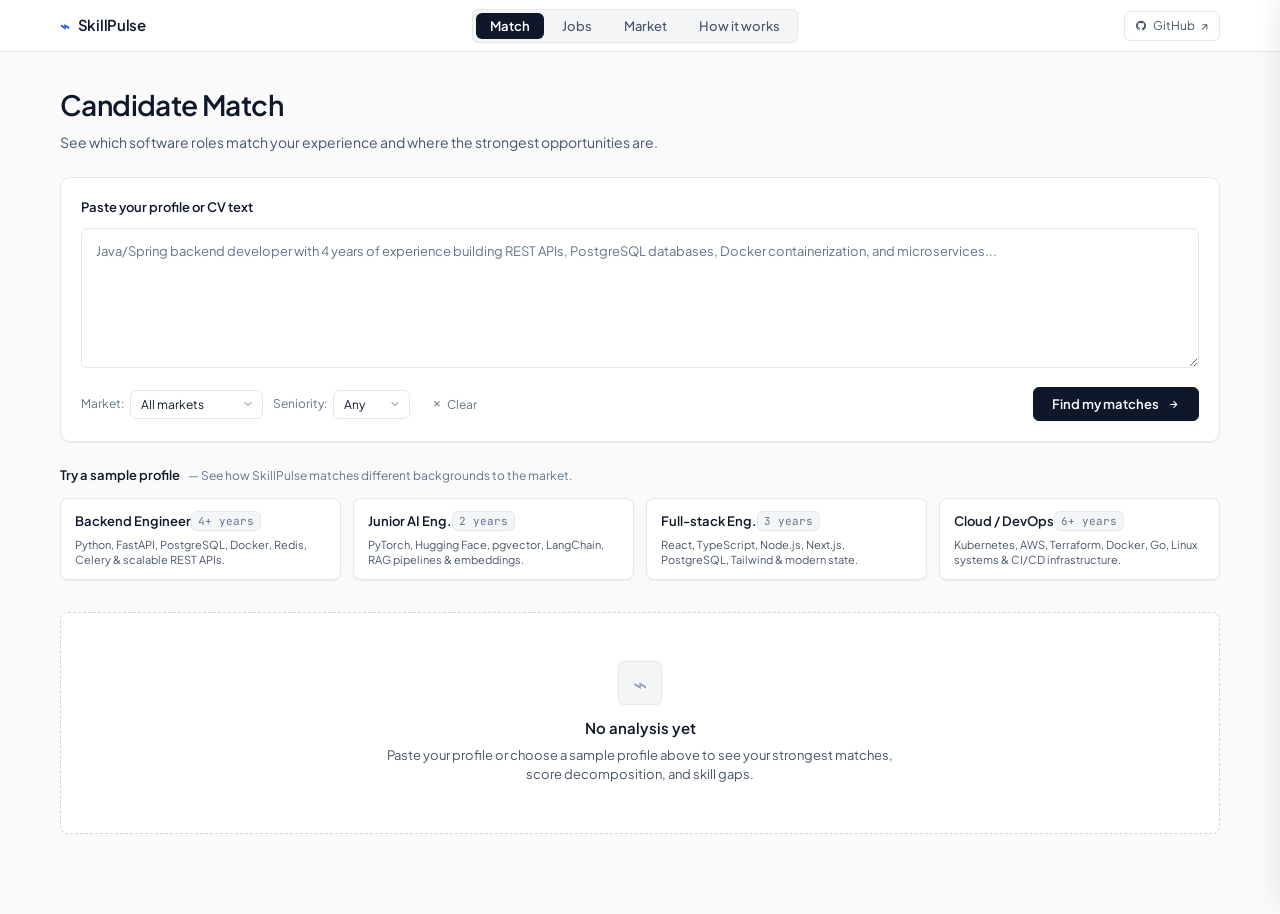
==== commit add52688: "fix: harden truthful production release" ====
--- a/frontend/index.html
+++ b/frontend/index.html
@@ -3,7 +3,7 @@
 <head>
     <meta charset="UTF-8">
     <meta name="viewport" content="width=device-width, initial-scale=1.0">
-    <title>SkillPulse — Candidate Market Intelligence & Explainable Matcher</title>
+    <title>SkillPulse — Software Labor Market Intelligence & Explainable Matcher</title>
     <meta name="description" content="Discover where your software experience fits in today's market and identify high-ROI skills to unlock new opportunities.">
     <!-- Favicon -->
     <link rel="icon" type="image/png" href="/frontend/favicon.png">
@@ -16,55 +16,53 @@
     <link rel="stylesheet" href="/frontend/style.css">
 </head>
 <body>
-    <!-- Top Navigation Bar -->
-    <header class="top-nav-bar">
+    <!-- Top Navigation Bar (Public IA: Match, Jobs, Market, How it works, GitHub) -->
+    <header class="top-nav-bar" id="public-app-header">
         <div class="top-nav-container">
-            <div class="nav-brand" onclick="switchPublicView('matcher-view')">
-                <span class="brand-signal-icon">⌁</span>
+            <a href="/match" class="nav-brand" id="brand-link" aria-label="SkillPulse Home">
+                <span class="brand-signal-icon" aria-hidden="true">⌁</span>
                 <span>SkillPulse</span>
-            </div>
-
-            <nav class="nav-links-cluster">
-                <button class="nav-tab-btn active" data-target="matcher-view">Match</button>
-                <button class="nav-tab-btn" data-target="explorer-view">Jobs</button>
-                <button class="nav-tab-btn" data-target="dashboard-view">Market</button>
-                <button class="nav-tab-btn" data-target="architecture-view">How It Works</button>
+            </a>
+
+            <nav class="nav-links-cluster" aria-label="Main Navigation">
+                <button class="nav-tab-btn active" data-target="matcher-view" data-path="/match" aria-current="page">Match</button>
+                <button class="nav-tab-btn" data-target="explorer-view" data-path="/jobs">Jobs</button>
+                <button class="nav-tab-btn" data-target="dashboard-view" data-path="/market">Market</button>
+                <button class="nav-tab-btn" data-target="architecture-view" data-path="/how-it-works">How it works</button>
             </nav>
 
             <div class="nav-right-actions">
-                <a href="/admin" class="nav-action-link admin-link" title="Operator Console">
-                    <i class='bx bx-slider-alt'></i> Admin
-                </a>
                 <a href="https://github.com/NathanLCR/gupy-job-scraper" target="_blank" rel="noopener noreferrer" class="nav-action-link" title="GitHub Repository">
-                    <i class='bx bxl-github'></i> GitHub
+                    <i class='bx bxl-github' aria-hidden="true"></i> GitHub <span class="sr-only">(opens in new tab)</span> ↗
                 </a>
             </div>
         </div>
     </header>
 
     <!-- Main Public Page Container -->
-    <main class="page-container">
-
-        <!-- ══════════════════════════════════════════════════════════════ -->
-        <!-- 1. CANDIDATE MATCHER (PRIMARY DOMINANT VIEW) -->
+    <main class="page-container" id="public-main-content">
+
+        <!-- ══════════════════════════════════════════════════════════════ -->
+        <!-- 1. CANDIDATE MATCH (PRIMARY DOMINANT VIEW) -->
         <!-- ══════════════════════════════════════════════════════════════ -->
         <section id="matcher-view" class="view active">
             <!-- Header -->
             <div class="page-header">
                 <h1 class="page-title">Candidate Match</h1>
-                <p class="page-subtitle">See which roles fit your experience and which skills could unlock more opportunities.</p>
-            </div>
-
-            <!-- Dominant Main Input Card -->
+                <p class="page-subtitle">See which software roles match your experience and where the strongest opportunities are.</p>
+            </div>
+
+            <!-- Inverted Dominant Main Input Container -->
             <div class="matcher-main-input-card">
-                <label for="matcher-resume-input" class="matcher-input-label">Paste your CV or profile</label>
-                <textarea id="matcher-resume-input" class="modern-textarea" placeholder="Java / Spring backend developer with 4 years building REST APIs, PostgreSQL databases, Docker containerization, and microservices..."></textarea>
+                <label for="matcher-resume-input" class="matcher-input-label">Paste your profile or CV text</label>
+                <textarea id="matcher-resume-input" class="modern-textarea" placeholder="Java/Spring backend developer with 4 years of experience building REST APIs, PostgreSQL databases, Docker containerization, and microservices..."></textarea>
+                <p id="matcher-resume-error" class="field-error" role="alert" hidden></p>
                 
                 <div class="matcher-toolbar-row">
                     <div class="matcher-filter-group">
                         <div class="filter-unit">
                             <label for="matcher-region-select">Market:</label>
-                            <select id="matcher-region-select" class="modern-select">
+                            <select id="matcher-region-select" class="modern-select" aria-label="Target Job Market">
                                 <option value="" selected>All markets</option>
                                 <option value="Ireland">Ireland</option>
                                 <option value="United Kingdom">United Kingdom</option>
@@ -75,7 +73,7 @@
                         </div>
                         <div class="filter-unit">
                             <label for="matcher-seniority-select">Seniority:</label>
-                            <select id="matcher-seniority-select" class="modern-select">
+                            <select id="matcher-seniority-select" class="modern-select" aria-label="Desired Seniority Level">
                                 <option value="" selected>Any</option>
                                 <option value="Júnior">Junior</option>
                                 <option value="Pleno">Mid</option>
@@ -83,81 +81,89 @@
                                 <option value="Especialista">Lead</option>
                             </select>
                         </div>
-                        <button class="btn-subtle" id="btn-clear-resume" type="button">
-                            <i class='bx bx-x'></i> Clear
+                        <button class="btn-subtle" id="btn-clear-resume" type="button" aria-label="Clear resume profile text">
+                            <i class='bx bx-x' aria-hidden="true"></i> Clear
                         </button>
                     </div>
 
-                    <button class="btn-primary-cta" id="btn-run-match">
-                        <span>Find My Matches</span>
-                        <i class='bx bx-right-arrow-alt'></i>
+                    <button class="btn-primary-cta" id="btn-run-match" type="button">
+                        <span>Find my matches</span>
+                        <i class='bx bx-right-arrow-alt' aria-hidden="true"></i>
                     </button>
                 </div>
             </div>
 
-            <!-- Secondary Affordance: Sample Profiles -->
-            <div class="sample-profiles-section">
-                <div class="sample-profiles-header">
-                    <span class="sample-profiles-title">Try a sample profile</span>
-                    <span class="sample-profiles-desc">— See how SkillPulse matches different backgrounds to the market.</span>
-                </div>
-                <div class="sample-chips-grid">
-                    <div class="sample-chip-card" id="btn-persona-backend">
-                        <div class="sample-chip-top">
-                            <span class="sample-chip-role">Backend Developer</span>
-                            <span class="sample-chip-exp">4+ yrs</span>
-                        </div>
-                        <p class="sample-chip-summary">Python, FastAPI, PostgreSQL, Docker, Redis, Celery & REST APIs.</p>
-                    </div>
-
-                    <div class="sample-chip-card" id="btn-persona-ai">
-                        <div class="sample-chip-top">
-                            <span class="sample-chip-role">Junior AI Engineer</span>
-                            <span class="sample-chip-exp">2 yrs</span>
-                        </div>
-                        <p class="sample-chip-summary">PyTorch, Hugging Face, pgvector, LangChain, RAG pipelines.</p>
-                    </div>
-
-                    <div class="sample-chip-card" id="btn-persona-fullstack">
-                        <div class="sample-chip-top">
-                            <span class="sample-chip-role">Full-stack Developer</span>
-                            <span class="sample-chip-exp">3 yrs</span>
-                        </div>
-                        <p class="sample-chip-summary">React, TypeScript, Node.js, Next.js, PostgreSQL, Tailwind.</p>
-                    </div>
-
-                    <div class="sample-chip-card" id="btn-persona-cloud">
-                        <div class="sample-chip-top">
-                            <span class="sample-chip-role">Cloud Engineer</span>
-                            <span class="sample-chip-exp">6+ yrs</span>
-                        </div>
-                        <p class="sample-chip-summary">Kubernetes, AWS, Terraform, Docker, Go, Linux & CI/CD.</p>
-                    </div>
-                </div>
-            </div>
-
-            <!-- Match Results Section (Hidden until submitted) -->
+            <!-- Presets Affordance: Try a sample profile -->
+            <div class="sample-presets-section">
+                <div class="sample-presets-header">
+                    <span class="sample-presets-title">Try a sample profile</span>
+                    <span class="sample-presets-desc">— See how SkillPulse matches different backgrounds to the market.</span>
+                </div>
+                <div class="sample-presets-grid" role="group" aria-label="Sample Candidate Profiles">
+                    <button type="button" class="preset-chip-card" id="btn-persona-backend" aria-pressed="false" aria-label="Sample profile: Backend Engineer, 4+ years experience">
+                        <div class="preset-chip-top">
+                            <span class="preset-chip-role">Backend Engineer</span>
+                            <span class="preset-chip-exp">4+ years</span>
+                        </div>
+                        <p class="preset-chip-summary">Python, FastAPI, PostgreSQL, Docker, Redis, Celery & scalable REST APIs.</p>
+                    </button>
+
+                    <button type="button" class="preset-chip-card" id="btn-persona-ai" aria-pressed="false" aria-label="Sample profile: Junior AI Engineer, 2 years experience">
+                        <div class="preset-chip-top">
+                            <span class="preset-chip-role">Junior AI Eng.</span>
+                            <span class="preset-chip-exp">2 years</span>
+                        </div>
+                        <p class="preset-chip-summary">PyTorch, Hugging Face, pgvector, LangChain, RAG pipelines & embeddings.</p>
+                    </button>
+
+                    <button type="button" class="preset-chip-card" id="btn-persona-fullstack" aria-pressed="false" aria-label="Sample profile: Full-stack Engineer, 3 years experience">
+                        <div class="preset-chip-top">
+                            <span class="preset-chip-role">Full-stack Eng.</span>
+                            <span class="preset-chip-exp">3 years</span>
+                        </div>
+                        <p class="preset-chip-summary">React, TypeScript, Node.js, Next.js, PostgreSQL, Tailwind & modern state.</p>
+                    </button>
+
+                    <button type="button" class="preset-chip-card" id="btn-persona-cloud" aria-pressed="false" aria-label="Sample profile: Cloud DevOps Engineer, 6+ years experience">
+                        <div class="preset-chip-top">
+                            <span class="preset-chip-role">Cloud / DevOps</span>
+                            <span class="preset-chip-exp">6+ years</span>
+                        </div>
+                        <p class="preset-chip-summary">Kubernetes, AWS, Terraform, Docker, Go, Linux systems & CI/CD infrastructure.</p>
+                    </button>
+                </div>
+            </div>
+
+            <!-- Empty State (Shown before any evaluation) -->
+            <div id="matcher-empty-state" class="matcher-empty-state" role="status" aria-live="polite">
+                <div class="empty-state-icon" aria-hidden="true">⌁</div>
+                <h3 class="empty-state-title">No analysis yet</h3>
+                <p class="empty-state-subtitle">Paste your profile or choose a sample profile above to see your strongest matches, score decomposition, and skill gaps.</p>
+            </div>
+            </div>
+
+            <!-- Match Results Presentation (Populated dynamically upon execution) -->
             <div id="matcher-results-section" style="display: none;" class="match-results-container">
                 
                 <!-- Headline Fit Banner -->
                 <div class="market-fit-banner">
                     <div class="fit-banner-left">
-                        <span class="fit-banner-label">Your Market Fit</span>
-                        <h2 class="fit-banner-headline" id="res-candidate-headline">Backend / Platform Engineering</h2>
-                        <p class="fit-banner-meta" id="res-fit-summary-text">Strong fit · 87% match · Evaluated against 395 relevant market vacancies.</p>
+                        <span class="fit-banner-label">Market Fit Analysis</span>
+                        <h2 class="fit-banner-headline" id="res-candidate-headline">Software Engineering</h2>
+                        <p class="fit-banner-meta" id="res-fit-summary-text">Alignment evaluated against active market vacancies.</p>
                     </div>
                     <div class="fit-banner-right">
                         <div class="fit-score-box">
-                            <div class="fit-score-number" id="gauge-score-text">87%</div>
-                            <div class="fit-score-badge" id="res-fit-tier">Strong Fit</div>
-                        </div>
-                    </div>
-                </div>
-
-                <!-- 2-Column Split: Top Opportunities + Explainable Breakdown -->
+                            <div class="fit-score-number" id="gauge-score-text">--%</div>
+                            <div class="fit-score-badge" id="res-fit-tier">Evaluating</div>
+                        </div>
+                    </div>
+                </div>
+
+                <!-- 2-Column Split: Top Opportunities + Score Decomposition -->
                 <div class="results-split-grid">
                     
-                    <!-- Left: Top Opportunities (Job First) -->
+                    <!-- Left Column: Top Matching Opportunities -->
                     <div class="results-left-main">
                         <div class="card-panel-header">
                             <span class="card-heading">Top Matching Opportunities</span>
@@ -165,11 +171,11 @@
                         </div>
 
                         <div class="ranked-jobs-stack" id="ranked-jobs-list">
-                            <!-- Populated dynamically -->
-                        </div>
-                    </div>
-
-                    <!-- Right: Transparent Score Decomposition & Gaps -->
+                            <!-- Populated dynamically via script.js -->
+                        </div>
+                    </div>
+
+                    <!-- Right Column: Transparent Score Decomposition & ROI Skills -->
                     <div class="results-right-sidebar">
                         
                         <!-- Explainable Score Decomposition -->
@@ -178,35 +184,35 @@
                             <div class="explain-points-table">
                                 <div>
                                     <div class="point-row">
-                                        <span class="point-title">Hard Skills</span>
-                                        <span class="point-val" id="explain-hard-pts">44.0 / 50</span>
+                                        <span class="point-title">Hard Skills (50%)</span>
+                                        <span class="point-val" id="explain-hard-pts">-- / 50</span>
                                     </div>
-                                    <div class="point-bar-bg"><div class="point-bar-fill" id="bar-hard-pts" style="width: 88%;"></div></div>
+                                    <div class="point-bar-bg"><div class="point-bar-fill" id="bar-hard-pts" style="width: 0%;"></div></div>
                                 </div>
                                 <div>
                                     <div class="point-row">
-                                        <span class="point-title">Experience & Role Fit</span>
-                                        <span class="point-val" id="explain-soft-pts">18.0 / 20</span>
+                                        <span class="point-title">Experience & Role Fit (20%)</span>
+                                        <span class="point-val" id="explain-soft-pts">-- / 20</span>
                                     </div>
-                                    <div class="point-bar-bg"><div class="point-bar-fill" id="bar-soft-pts" style="width: 90%;"></div></div>
+                                    <div class="point-bar-bg"><div class="point-bar-fill" id="bar-soft-pts" style="width: 0%;"></div></div>
                                 </div>
                                 <div>
                                     <div class="point-row">
-                                        <span class="point-title">Semantic Alignment</span>
-                                        <span class="point-val" id="explain-vec-pts">26.0 / 30</span>
+                                        <span class="point-title">Semantic Alignment (30%)</span>
+                                        <span class="point-val" id="explain-vec-pts">-- / 30</span>
                                     </div>
-                                    <div class="point-bar-bg"><div class="point-bar-fill" id="bar-vec-pts" style="width: 86%;"></div></div>
+                                    <div class="point-bar-bg"><div class="point-bar-fill accent" id="bar-vec-pts" style="width: 0%;"></div></div>
                                 </div>
                                 <div style="border-top: 1px solid var(--border-subtle); padding-top: 8px;">
                                     <div class="point-row">
-                                        <span class="point-title" style="font-weight: 600; color: var(--text-primary);">Total Match</span>
-                                        <span class="point-val" id="explain-total-pts" style="color: var(--accent);">88.0 / 100</span>
+                                        <span class="point-title" style="font-weight: 600; color: var(--text);">Total Match</span>
+                                        <span class="point-val" id="explain-total-pts" style="color: var(--text); font-weight: 700;">-- / 100</span>
                                     </div>
                                 </div>
                             </div>
                         </div>
 
-                        <!-- Candidate Strengths -->
+                        <!-- Candidate Competencies -->
                         <div class="explain-card">
                             <h3 class="explain-card-title">Candidate Competencies</h3>
                             <div class="distribution-list" id="res-domain-strengths">
@@ -217,8 +223,10 @@
                         <!-- Upskilling Opportunities -->
                         <div class="explain-card">
                             <h3 class="explain-card-title">Highest ROI Skills</h3>
-                            <p style="font-size: 11px; color: var(--text-tertiary); margin-bottom: 10px;">Skills that appear frequently in roles matching your profile:</p>
-                            <div id="res-recommended-skills" class="skill-pills-flow"></div>
+                            <p style="font-size: 11px; color: var(--text-muted); margin-bottom: 10px;">Skills that appear frequently in target roles matching your profile:</p>
+                            <div id="res-recommended-skills" class="skill-pills-flow">
+                                <!-- Populated dynamically -->
+                            </div>
                         </div>
 
                     </div>
@@ -227,42 +235,46 @@
         </section>
 
         <!-- ══════════════════════════════════════════════════════════════ -->
-        <!-- 2. JOB EXPLORER (SEARCH ACROSS MARKET) -->
+        <!-- 2. JOBS (RAILWAY / VERCEL LIST TABLE VIEW) -->
         <!-- ══════════════════════════════════════════════════════════════ -->
         <section id="explorer-view" class="view">
             <div class="page-header">
-                <h1 class="page-title">Job Explorer</h1>
-                <p class="page-subtitle">Search across structured market vacancies with lexical and dense semantic retrieval.</p>
-            </div>
-
-            <div class="card-panel">
+                <div style="display: flex; align-items: baseline; gap: 10px;">
+                    <h1 class="page-title">Jobs</h1>
+                    <span class="pill-neutral" id="explorer-jobs-total-pill"><span class="skeleton-text">-- roles</span></span>
+                </div>
+                <p class="page-subtitle">Search software roles by skills, technologies and experience. <span style="font-size: 11px; color: var(--text-muted); font-family: var(--font-mono); margin-left: 6px;">(Powered by hybrid search)</span></p>
+            </div>
+
+            <div class="explorer-search-card">
                 <div class="search-input-wrapper">
-                    <i class='bx bx-search search-lens-icon'></i>
-                    <input type="text" id="explorer-query-input" placeholder="Search by role or technologies, e.g. backend AI engineer with Python and LLMs..." class="explorer-input-field">
+                    <i class='bx bx-search search-lens-icon' aria-hidden="true"></i>
+                    <input type="text" id="explorer-query-input" placeholder="Search roles, skills or technologies..." class="explorer-input-field" aria-label="Search roles, skills or technologies">
                 </div>
 
                 <div class="preset-queries-wrap">
                     <span>Try searching:</span>
-                    <button class="preset-btn" data-query="backend AI engineer working with Python and LLMs">backend AI engineer with Python</button>
-                    <button class="preset-btn" data-query="cloud platform engineer kubernetes terraform">cloud engineer kubernetes</button>
-                    <button class="preset-btn" data-query="fullstack developer react typescript postgresql">fullstack react typescript</button>
-                    <button class="preset-btn" data-query="data engineer python sql spark airflow">data engineer python spark</button>
+                    <button type="button" class="preset-btn" data-query="backend AI engineer working with Python and LLMs">backend AI engineer with Python</button>
+                    <button type="button" class="preset-btn" data-query="cloud platform engineer kubernetes terraform">cloud engineer kubernetes</button>
+                    <button type="button" class="preset-btn" data-query="fullstack developer react typescript postgresql">fullstack react typescript</button>
+                    <button type="button" class="preset-btn" data-query="data engineer python sql spark airflow">data engineer python spark</button>
                 </div>
 
                 <div class="matcher-toolbar-row" style="margin-top: 0;">
                     <div class="matcher-filter-group">
                         <div class="filter-unit">
-                            <label>Market:</label>
-                            <select id="exp-filter-region" class="modern-select">
+                            <label for="exp-filter-region">Market:</label>
+                            <select id="exp-filter-region" class="modern-select" aria-label="Filter by Job Market">
                                 <option value="">All markets</option>
                                 <option value="Europe">Europe</option>
-                                <option value="Latin America">Latin America</option>
-                                <option value="North America">North America</option>
+                                <option value="Ireland">Ireland</option>
+                                <option value="United Kingdom">United Kingdom</option>
+                                <option value="Brazil">Brazil</option>
                             </select>
                         </div>
                         <div class="filter-unit">
-                            <label>Workplace:</label>
-                            <select id="exp-filter-workplace" class="modern-select">
+                            <label for="exp-filter-workplace">Workplace:</label>
+                            <select id="exp-filter-workplace" class="modern-select" aria-label="Filter by Workplace Type">
                                 <option value="">All workplaces</option>
                                 <option value="REMOTE">Remote</option>
                                 <option value="HYBRID">Hybrid</option>
@@ -270,57 +282,64 @@
                             </select>
                         </div>
                         <div class="filter-unit">
-                            <label>Seniority:</label>
-                            <select id="exp-filter-seniority" class="modern-select">
+                            <label for="exp-filter-seniority">Seniority:</label>
+                            <select id="exp-filter-seniority" class="modern-select" aria-label="Filter by Seniority Level">
                                 <option value="">All levels</option>
                                 <option value="Júnior">Junior</option>
                                 <option value="Pleno">Mid</option>
                                 <option value="Sênior">Senior</option>
+                                <option value="Especialista">Lead</option>
                             </select>
                         </div>
                     </div>
-                    <button class="btn-primary-cta" id="btn-run-explorer">Search Roles</button>
+                    <button class="btn-primary-cta" id="btn-run-explorer" type="button">
+                        <span>Search roles</span>
+                        <i class='bx bx-search' aria-hidden="true"></i>
+                    </button>
                 </div>
             </div>
 
             <div class="card-panel-header">
-                <span class="card-heading" id="explorer-results-count">Matching Vacancies</span>
+                <span class="card-heading" id="explorer-results-count">Active Vacancies</span>
             </div>
             <div class="ranked-jobs-stack" id="explorer-results-list">
-                <div class="text-center text-muted p-4">Loading vacancies...</div>
+                <div class="text-center text-muted" style="padding: 32px; text-align: center; color: var(--text-muted);">Loading vacancies...</div>
             </div>
         </section>
 
         <!-- ══════════════════════════════════════════════════════════════ -->
-        <!-- 3. MARKET INSIGHTS (CANDIDATE RELEVANT METRICS) -->
+        <!-- 3. MARKET (PRODUCT DATA & SKILL METRICS) -->
         <!-- ══════════════════════════════════════════════════════════════ -->
         <section id="dashboard-view" class="view">
             <div class="page-header">
-                <h1 class="page-title">Market Insights</h1>
-                <p class="page-subtitle">Real-time skill demand, seniority mix, and 30-day technology velocity across software markets.</p>
-            </div>
-
-            <!-- Top 4 Clean Metric Cards -->
+                <h1 class="page-title">Market</h1>
+                <p class="page-subtitle">Explore skill demand, seniority and location trends across the current dataset.</p>
+            </div>
+
+            <!-- Single Market Status Alert Banner (Shown when API unavailable) -->
+            <div id="market-status-banner"></div>
+
+            <!-- Top 4 Clean Metric Cards (Dynamically Populated) -->
             <div class="metrics-row-4">
                 <div class="metric-card">
-                    <div class="metric-label">Structured Vacancies</div>
-                    <div class="metric-value" id="metric-jobs-count">395</div>
-                    <div class="metric-sub">Across Europe, UK & LATAM</div>
+                    <div class="metric-label">Active Roles</div>
+                    <div class="metric-value" id="metric-jobs-count"><span class="skeleton-text">--</span></div>
+                    <div class="metric-sub">Across tracked job markets</div>
+                </div>
+                <div class="metric-card">
+                    <div class="metric-label">Markets Tracked</div>
+                    <div class="metric-value" id="metric-markets-count"><span class="skeleton-text">--</span></div>
+                    <div class="metric-sub">Europe, UK and LATAM</div>
                 </div>
                 <div class="metric-card">
                     <div class="metric-label">Normalized Skills</div>
-                    <div class="metric-value" id="metric-skills-count">1,420+</div>
-                    <div class="metric-sub">ESCO & O*NET canonical mappings</div>
-                </div>
-                <div class="metric-card">
-                    <div class="metric-label">Remote & Hybrid</div>
-                    <div class="metric-value" id="metric-remote-ratio">80%</div>
-                    <div class="metric-sub">Flexible workplace share</div>
+                    <div class="metric-value" id="metric-skills-count"><span class="skeleton-text">--</span></div>
+                    <div class="metric-sub">Standardized taxonomy concepts</div>
                 </div>
                 <div class="metric-card">
                     <div class="metric-label">Top Skill Demand</div>
-                    <div class="metric-value" id="metric-top-tech" style="color: var(--accent);">Python (38%)</div>
-                    <div class="metric-sub">In backend & AI postings</div>
+                    <div class="metric-value" id="metric-top-tech"><span class="skeleton-text">--</span></div>
+                    <div class="metric-sub" id="metric-top-tech-sub">Leading market requirement</div>
                 </div>
             </div>
 
@@ -330,109 +349,97 @@
                 <div class="card-panel">
                     <div class="card-panel-header">
                         <div>
-                            <div class="card-heading">Skills Employers Want</div>
+                            <div class="card-heading">Skills in Demand</div>
                             <div class="card-subheading">Frequency across active vacancies</div>
                         </div>
-                        <div class="matcher-filter-group">
-                            <button class="preset-btn" id="tab-btn-tech" onclick="switchAnalyticsTab('tech')">Technologies</button>
-                            <button class="preset-btn" id="tab-btn-seniority" onclick="switchAnalyticsTab('seniority')">Seniority</button>
-                            <button class="preset-btn" id="tab-btn-locations" onclick="switchAnalyticsTab('locations')">Locations</button>
-                        </div>
-                    </div>
-
-                    <div id="analytics-tab-tech">
+                        <div class="matcher-filter-group" role="tablist" aria-label="Market distribution categories">
+                            <button role="tab" class="preset-btn active" id="tab-btn-tech" aria-selected="true" aria-controls="analytics-tab-tech" tabindex="0" onclick="switchAnalyticsTab('tech')">Technologies</button>
+                            <button role="tab" class="preset-btn" id="tab-btn-seniority" aria-selected="false" aria-controls="analytics-tab-seniority" tabindex="-1" onclick="switchAnalyticsTab('seniority')">Seniority</button>
+                            <button role="tab" class="preset-btn" id="tab-btn-locations" aria-selected="false" aria-controls="analytics-tab-locations" tabindex="-1" onclick="switchAnalyticsTab('locations')">Locations</button>
+                        </div>
+                    </div>
+
+                    <div id="analytics-tab-tech" role="tabpanel" aria-labelledby="tab-btn-tech" tabindex="0">
                         <div id="top-technologies-list" class="distribution-list">
-                            <div class="text-center text-muted p-3">Loading technologies...</div>
-                        </div>
-                    </div>
-                    <div id="analytics-tab-seniority" style="display: none;">
+                            <div style="padding: 20px; text-align: center; color: var(--text-muted);">Loading technologies...</div>
+                        </div>
+                    </div>
+                    <div id="analytics-tab-seniority" role="tabpanel" aria-labelledby="tab-btn-seniority" tabindex="0" style="display: none;">
                         <div id="top-seniority-list" class="distribution-list">
-                            <div class="text-center text-muted p-3">Loading seniority...</div>
-                        </div>
-                    </div>
-                    <div id="analytics-tab-locations" style="display: none;">
+                            <div style="padding: 20px; text-align: center; color: var(--text-muted);">Loading seniority...</div>
+                        </div>
+                    </div>
+                    <div id="analytics-tab-locations" role="tabpanel" aria-labelledby="tab-btn-locations" tabindex="0" style="display: none;">
                         <div id="top-locations-list" class="distribution-list">
-                            <div class="text-center text-muted p-3">Loading locations...</div>
-                        </div>
-                    </div>
-                </div>
-
-                <!-- Right: High Velocity & Emerging -->
+                            <div style="padding: 20px; text-align: center; color: var(--text-muted);">Loading locations...</div>
+                        </div>
+                    </div>
+                </div>
+
+                <!-- Right: Workplace & Cluster Demand -->
                 <div class="card-panel">
                     <div class="card-panel-header">
                         <div>
-                            <div class="card-heading">Emerging Demand</div>
-                            <div class="card-subheading">Fastest rising requirements</div>
-                        </div>
-                    </div>
-                    <div class="distribution-list">
-                        <div class="dist-item">
-                            <div class="dist-head">
-                                <span class="dist-name">LLM & GenAI</span>
-                                <span class="dist-pct" style="color: var(--success);">+31% velocity</span>
-                            </div>
-                            <div class="metric-sub">Found in 31% of AI & Python vacancies</div>
-                        </div>
-                        <div class="dist-item">
-                            <div class="dist-head">
-                                <span class="dist-name">FastAPI</span>
-                                <span class="dist-pct" style="color: var(--success);">+24% velocity</span>
-                            </div>
-                            <div class="metric-sub">High concurrency backend standard</div>
-                        </div>
-                        <div class="dist-item">
-                            <div class="dist-head">
-                                <span class="dist-name">pgvector & RAG</span>
-                                <span class="dist-pct" style="color: var(--accent);">Rising</span>
-                            </div>
-                            <div class="metric-sub">Leading semantic search requirement</div>
-                        </div>
-                    </div>
-                </div>
+                            <div class="card-heading">Workplace Mix</div>
+                            <div class="card-subheading">Distribution across active postings</div>
+                        </div>
+                    </div>
+                    <div class="distribution-list" id="workplace-distribution-list">
+                        <div style="padding: 20px; text-align: center; color: var(--text-muted);">Loading workplace distribution...</div>
+                    </div>
+                </div>
+            </div>
+
+            <!-- Quiet Market Footer -->
+            <div class="market-status-footer">
+                <i class='bx bx-time-five' aria-hidden="true"></i>
+                <span id="market-status-text">Data updated recently · ESCO & O*NET taxonomy</span>
             </div>
         </section>
 
         <!-- ══════════════════════════════════════════════════════════════ -->
-        <!-- 4. HOW IT WORKS (CANDIDATE JOURNEY + TECHNICAL SPECS) -->
+        <!-- 4. HOW IT WORKS (PIPELINE & TECHNICAL SPECS) -->
         <!-- ══════════════════════════════════════════════════════════════ -->
         <section id="architecture-view" class="view">
             <div class="page-header">
-                <h1 class="page-title">How SkillPulse Works</h1>
+                <h1 class="page-title">How SkillPulse works</h1>
                 <p class="page-subtitle">A transparent 5-step pipeline from multi-market job collection to explainable candidate matching.</p>
             </div>
 
             <!-- 5 Steps Flow -->
             <div class="steps-flow-grid">
                 <div class="step-card">
-                    <div class="step-number">01</div>
-                    <h3 class="step-title">Collect</h3>
-                    <p class="step-body">Ingest live software vacancies across European (Arbeitnow, Remotive, Himalayas, Jobicy) and Latin American markets.</p>
+                    <div class="step-number">01 — Collect</div>
+                    <h3 class="step-title">Ingestion</h3>
+                    <p class="step-body">Jobs are ingested from multiple sources across European (Arbeitnow, Remotive, Himalayas, Jobicy) and Latin American markets.</p>
                 </div>
                 <div class="step-card">
-                    <div class="step-number">02</div>
-                    <h3 class="step-title">Understand</h3>
-                    <p class="step-body">Extract technical skills, seniority levels, years of experience, workplace models, and salary bands using multi-stage extraction.</p>
+                    <div class="step-number">02 — Extract</div>
+                    <h3 class="step-title">Extraction</h3>
+                    <p class="step-body">Structured requirements are extracted through deterministic keyword tries and model-assisted extraction pipelines.</p>
                 </div>
                 <div class="step-card">
-                    <div class="step-number">03</div>
-                    <h3 class="step-title">Normalize</h3>
-                    <p class="step-body">Map skill aliases into canonical ESCO and O*NET knowledge graphs (e.g. <code>reactjs</code> &rarr; <code>React</code>, <code>postgres</code> &rarr; <code>PostgreSQL</code>).</p>
+                    <div class="step-number">03 — Normalize</div>
+                    <h3 class="step-title">Taxonomy</h3>
+                    <p class="step-body">Skills are mapped to canonical ESCO / O*NET concepts (e.g. <code>reactjs</code> &rarr; <code>React</code>, <code>postgres</code> &rarr; <code>PostgreSQL</code>).</p>
                 </div>
                 <div class="step-card">
-                    <div class="step-number">04</div>
-                    <h3 class="step-title">Retrieve</h3>
-                    <p class="step-body">Execute dual lexical full-text search and dense vector similarity ($k=60$ Reciprocal Rank Fusion) on PostgreSQL pgvector.</p>
+                    <div class="step-number">04 — Retrieve</div>
+                    <h3 class="step-title">Retrieval</h3>
+                    <p class="step-body">Lexical and semantic retrieval are combined using Reciprocal Rank Fusion ($k=60$) on PostgreSQL pgvector.</p>
                 </div>
                 <div class="step-card">
-                    <div class="step-number">05</div>
-                    <h3 class="step-title">Match</h3>
-                    <p class="step-body">Calculate explainable fit scores: 50% Hard Skills + 20% Role Alignment + 30% Dense Similarity, detailing exact matches and gaps.</p>
+                    <div class="step-number">05 — Match</div>
+                    <h3 class="step-title">Matching</h3>
+                    <p class="step-body">Candidate-job fit is calculated using explainable signals: 50% Hard Skills + 20% Role Alignment + 30% Dense Similarity.</p>
                 </div>
             </div>
 
             <!-- Expandable Technical Architecture Section -->
             <details class="tech-accordion-details">
-                <summary class="tech-accordion-summary"><i class='bx bx-code-block'></i> Technical Architecture & Engineering Specifications</summary>
+                <summary class="tech-accordion-summary">
+                    <i class='bx bx-chevron-right' aria-hidden="true"></i> Technical architecture & specifications <span class="accordion-hint">[ View architecture &darr; ]</span>
+                </summary>
                 <div class="tech-accordion-content">
                     <pre class="ascii-architecture">
 POSTGRESQL 16 + PGVECTOR
@@ -441,21 +448,69 @@
 └── Reciprocal Rank Fusion: RRF(d) = 1 / (60 + rank_lexical) + 1 / (60 + rank_vector)
 
 AI & EXTRACTION STACK
-├── Tier 1: Aho-Corasick Deterministic Keyword Trie (&lt;1ms)
-├── Tier 2: Contextual Token Boundary NER Pattern Matcher (~5ms)
-├── Tier 3: Cloud AI Router (Groq Llama 3.3 70B & OpenRouter) with structured JSON schemas
+├── Tier 1: Deterministic Aho-Corasick Keyword Trie
+├── Tier 2: Contextual Token Extraction (JobBERT / Token Classifier)
+├── Tier 3: Cloud AI Router (Groq & OpenRouter) with structured JSON schemas
 └── Normalization: Canonical ESCO / O*NET Skill Taxonomies
                     </pre>
-                    <p>SkillPulse is built on <strong>FastAPI</strong>, <strong>PostgreSQL 16</strong> with <strong>pgvector</strong>, <strong>Cloudflare Workers AI</strong> (BGE embeddings), and <strong>Groq / OpenRouter</strong> LLM endpoints.</p>
+                    <p>SkillPulse uses <strong>FastAPI</strong>, <strong>PostgreSQL/pgvector</strong>, <strong>hybrid retrieval</strong>, and <strong>model-assisted extraction</strong>.</p>
                 </div>
             </details>
         </section>
 
     </main>
 
+    <!-- Slide-over Job Details Inspector Drawer -->
+    <div id="job-drawer-backdrop" class="drawer-backdrop" hidden aria-hidden="true" onclick="closeJobDrawer()"></div>
+    <div id="job-inspector-drawer" class="job-inspector-drawer" hidden aria-hidden="true" role="dialog" aria-labelledby="drawer-job-title">
+        <div class="drawer-header">
+            <div>
+                <h2 id="drawer-job-title" class="job-row-title" style="font-size: 16px; margin-bottom: 4px;"></h2>
+                <div id="drawer-job-meta" class="job-row-meta">
+                    <span id="drawer-company"></span> <span id="drawer-meta-divider" style="display: none;">·</span> <span id="drawer-location"></span> <span id="drawer-workplace" class="job-tag" style="display: none;"></span>
+                </div>
+            </div>
+            <button id="drawer-close-btn" class="drawer-close-btn" onclick="closeJobDrawer()" aria-label="Close Job Details">
+                <i class='bx bx-x' aria-hidden="true"></i>
+            </button>
+        </div>
+        <div class="drawer-body">
+            <div id="drawer-fit-section" style="display: none;">
+                <div class="point-row">
+                    <span class="point-title" style="font-weight: 600;">Match Score</span>
+                    <span class="point-val" id="drawer-fit-score" style="color: var(--accent); font-size: 14px;"></span>
+                </div>
+                <div class="point-bar-bg" style="margin-top: 4px;" role="progressbar" id="drawer-fit-progressbar" aria-label="Match score" aria-valuemin="0" aria-valuemax="100" aria-valuenow="0">
+                    <div class="point-bar-fill accent" id="drawer-fit-bar" style="width: 0%;"></div>
+                </div>
+            </div>
+
+            <div>
+                <span class="card-heading" style="display: block; margin-bottom: 8px;">Key Requirements & Skills</span>
+                <div id="drawer-skills" class="job-row-skills"></div>
+            </div>
+
+            <div>
+                <span class="card-heading" style="display: block; margin-bottom: 8px;">Job Description</span>
+                <div id="drawer-description" style="font-size: 12px; color: var(--text-secondary); line-height: 1.6; white-space: pre-line;"></div>
+            </div>
+        </div>
+        <div class="drawer-footer">
+            <span id="drawer-published" style="font-size: 11px; color: var(--text-muted); font-family: var(--font-mono);"></span>
+            <a id="drawer-apply-link" target="_blank" rel="noopener noreferrer" class="btn-primary-cta" style="display: none;" hidden>
+                <span>View Job Posting</span> <span class="sr-only">(opens in a new tab)</span>
+                <i class='bx bx-link-external' aria-hidden="true"></i>
+            </a>
+        </div>
+    </div>
+
+    <!-- Live Polite Status Region for Screen Readers -->
+    <div id="live-announcer" class="sr-only" role="status" aria-live="polite" aria-atomic="true"></div>
+
     <!-- Notification Toast Container -->
-    <div id="toast-container" class="toast-container"></div>
-
+    <div id="toast-container" class="toast-container" aria-live="polite"></div>
+
+    <script src="/frontend/config.js"></script>
     <script src="/frontend/script.js"></script>
 </body>
 </html>
--- a/frontend/style.css
+++ b/frontend/style.css
@@ -1,68 +1,61 @@
 /* ==========================================================================
-   SkillPulse — Product UI & Candidate Intelligence Design System
-   Neutral Graphite + Restrained Signal Accent System
-   Inspired by Linear, Supabase, Vercel, and Simplify
+   SkillPulse — Frontend Design System
+   Visual Identity: Clean Light Product UI (Vercel / Base / Railway Inspired)
    ========================================================================== */
 
 :root {
-    /* Neutral Graphite Dark Palette */
-    --background: #0A0D10;
-    --surface: #101419;
-    --surface-raised: #151A20;
-    --surface-hover: #1A2129;
-    --surface-active: #202832;
-    --editor-bg: #0C1014;
-
-    /* 1px Structural Borders */
-    --border: #252C35;
-    --border-subtle: #181E26;
-    --border-highlight: #333D4B;
-
-    /* Typography Hierarchy */
-    --text-primary: #F3F5F7;
-    --text-secondary: #98A2B0;
-    --text-tertiary: #697586;
-    --text-muted: #525C6A;
-
-    /* Restrained Signal Color (Teal/Emerald Accent - Used Sparingly) */
-    --accent: #38B2AC;
-    --accent-hover: #4CC9C0;
-    --accent-subtle: rgba(56, 178, 172, 0.10);
-    --accent-border: rgba(56, 178, 172, 0.30);
-    --accent-text: #E6FFFA;
-
-    /* Semantic Status Colors */
-    --success: #34C77B;
-    --success-subtle: rgba(52, 199, 123, 0.10);
-    --success-border: rgba(52, 199, 123, 0.25);
-
-    --warning: #E5A43B;
-    --warning-subtle: rgba(229, 164, 59, 0.10);
-    --warning-border: rgba(229, 164, 59, 0.25);
-
-    --danger: #E05D5D;
-    --danger-subtle: rgba(224, 93, 93, 0.10);
-    --danger-border: rgba(224, 93, 93, 0.25);
-
-    --info: #38BDF8;
-    --info-subtle: rgba(56, 189, 248, 0.10);
-    --info-border: rgba(56, 189, 248, 0.25);
-
-    /* Strict 4px - 8px Radius Scale */
-    --radius-xs: 3px;
-    --radius-sm: 4px;
-    --radius-md: 6px;
-    --radius-lg: 8px;
-
-    /* Typography */
+    /* 1. Core Surfaces & Grayscale Foundation (Clean Crisp Light Canvas) */
+    --bg: #FAFAFA;
+    --surface: #FFFFFF;
+    --surface-raised: #F4F5F7;
+    --surface-hover: #F0F2F5;
+    --surface-active: #E5E7EB;
+    --editor-bg: #FFFFFF;
+
+    /* 2. Crisp 1px Structural Borders */
+    --border: #E5E7EB;
+    --border-subtle: #F0F1F3;
+    --border-highlight: #D1D5DB;
+
+    /* 3. Typography (Deep Charcoal Ink / Slate Tones) */
+    --text: #0F172A;              /* Deep ink primary */
+    --text-secondary: #475569;    /* Muted neutral body/labels */
+    --text-muted: #64748B;        /* Secondary metadata / captions */
+    --text-tertiary: #94A3B8;
+
+    /* 4. Single Restrained Action & Selection Accent */
+    --accent: #2563EB;            /* Brand / Selection Blue */
+    --accent-hover: #1D4ED8;
+    --accent-subtle: #EFF6FF;
+    --accent-border: #BFDBFE;
+
+    /* 5. Semantic Status Colors (Only for Status & Value Meaning) */
+    --success: #16A34A;
+    --success-subtle: #F0FDF4;
+    --success-border: #BBF7D0;
+
+    --warning: #D97706;
+    --warning-subtle: #FFFBEB;
+    --warning-border: #FDE68A;
+
+    --danger: #DC2626;
+    --danger-subtle: #FEF2F2;
+    --danger-border: #FECACA;
+
+    /* 6. Strict Radius Scale (No Exaggerated SaaS Curves) */
+    --radius-sm: 6px;
+    --radius-md: 8px;
+    --radius-lg: 10px;
+
+    /* 7. Typography Families */
     --font-sans: 'Plus Jakarta Sans', -apple-system, BlinkMacSystemFont, 'Segoe UI', Roboto, sans-serif;
     --font-mono: 'JetBrains Mono', ui-monospace, SFMono-Regular, Menlo, Monaco, Consolas, monospace;
 
-    /* Transitions & Shadows */
+    /* 8. Utility & Transitions */
     --transition: all 0.15s cubic-bezier(0.4, 0, 0.2, 1);
-    --shadow-sm: 0 1px 2px rgba(0, 0, 0, 0.4);
-    --shadow-md: 0 4px 12px rgba(0, 0, 0, 0.5);
-    --shadow-popover: 0 12px 32px rgba(0, 0, 0, 0.7);
+    --shadow-sm: 0 1px 2px rgba(0, 0, 0, 0.05);
+    --shadow-popover: 0 10px 25px rgba(0, 0, 0, 0.1);
+    --shadow-drawer: -4px 0 24px rgba(0, 0, 0, 0.08);
 }
 
 /* Base Reset */
@@ -75,8 +68,8 @@
 html, body {
     min-height: 100%;
     width: 100%;
-    background-color: var(--background);
-    color: var(--text-primary);
+    background-color: var(--bg);
+    color: var(--text);
     font-family: var(--font-sans);
     font-size: 13px;
     line-height: 1.5;
@@ -93,31 +86,51 @@
     background: transparent;
 }
 ::-webkit-scrollbar-thumb {
-    background: #252C35;
+    background: #D1D5DB;
     border-radius: var(--radius-sm);
 }
 ::-webkit-scrollbar-thumb:hover {
-    background: #333D4B;
-}
-
-/* Top Navigation Bar */
+    background: #9CA3AF;
+}
+
+/* Accessibility & Screen Reader Helpers */
+.sr-only {
+    position: absolute;
+    width: 1px;
+    height: 1px;
+    padding: 0;
+    margin: -1px;
+    overflow: hidden;
+    clip: rect(0, 0, 0, 0);
+    white-space: nowrap;
+    border-width: 0;
+}
+
+:focus-visible {
+    outline: 2px solid var(--accent);
+    outline-offset: 2px;
+}
+
+/* ──────────────────────────────────────────────────────────────────────────
+   Top Navigation Bar
+   ────────────────────────────────────────────────────────────────────────── */
 .top-nav-bar {
     position: sticky;
     top: 0;
     left: 0;
     right: 0;
-    height: 54px;
-    background-color: rgba(10, 13, 16, 0.92);
+    height: 52px;
+    background-color: rgba(255, 255, 255, 0.92);
     backdrop-filter: blur(12px);
     border-bottom: 1px solid var(--border);
     z-index: 100;
 }
 
 .top-nav-container {
-    max-width: 1240px;
+    max-width: 1200px;
     margin: 0 auto;
     height: 100%;
-    padding: 0 24px;
+    padding: 0 20px;
     display: flex;
     align-items: center;
     justify-content: space-between;
@@ -127,25 +140,30 @@
     display: flex;
     align-items: center;
     gap: 8px;
+    font-size: 15px;
+    font-weight: 600;
+    letter-spacing: -0.3px;
+    color: var(--text);
+    cursor: pointer;
     text-decoration: none;
-    color: var(--text-primary);
-    font-weight: 600;
-    font-size: 15px;
-    letter-spacing: -0.01em;
-    cursor: pointer;
+    user-select: none;
 }
 
 .brand-signal-icon {
+    font-size: 16px;
     color: var(--accent);
-    font-size: 16px;
-    display: flex;
-    align-items: center;
+    line-height: 1;
+    font-weight: 700;
 }
 
 .nav-links-cluster {
     display: flex;
     align-items: center;
     gap: 4px;
+    background-color: var(--surface-raised);
+    padding: 3px;
+    border-radius: var(--radius-sm);
+    border: 1px solid var(--border);
 }
 
 .nav-tab-btn {
@@ -155,82 +173,87 @@
     font-family: var(--font-sans);
     font-size: 13px;
     font-weight: 500;
-    padding: 6px 12px;
-    border-radius: var(--radius-md);
+    padding: 5px 14px;
+    border-radius: var(--radius-sm);
     cursor: pointer;
     transition: var(--transition);
-    display: flex;
+    text-decoration: none;
+    display: inline-flex;
+    align-items: center;
+}
+
+.nav-tab-btn:hover {
+    color: var(--text);
+    background-color: var(--surface-hover);
+}
+
+.nav-tab-btn.active {
+    color: #FFFFFF;
+    background-color: var(--text);
+    font-weight: 600;
+}
+
+.nav-right-actions {
+    display: flex;
+    align-items: center;
+    gap: 12px;
+}
+
+.nav-action-link {
+    display: inline-flex;
     align-items: center;
     gap: 6px;
-}
-
-.nav-tab-btn:hover {
-    color: var(--text-primary);
-    background-color: var(--surface-raised);
-}
-
-.nav-tab-btn.active {
-    color: var(--text-primary);
-    background-color: var(--surface-raised);
-    font-weight: 600;
-}
-
-.nav-right-actions {
-    display: flex;
-    align-items: center;
-    gap: 12px;
-}
-
-.nav-action-link {
-    color: var(--text-tertiary);
+    font-size: 12px;
+    color: var(--text-secondary);
     text-decoration: none;
-    font-size: 12px;
-    font-weight: 500;
-    display: flex;
-    align-items: center;
-    gap: 5px;
-    padding: 5px 9px;
-    border-radius: var(--radius-sm);
-    border: 1px solid transparent;
+    padding: 5px 10px;
+    border-radius: var(--radius-sm);
+    border: 1px solid var(--border);
+    background-color: var(--surface);
     transition: var(--transition);
 }
 
 .nav-action-link:hover {
-    color: var(--text-primary);
-    border-color: var(--border);
-    background-color: var(--surface);
-}
-
-.nav-action-link.admin-link {
-    color: var(--text-secondary);
-    border: 1px solid var(--border);
-    background-color: var(--surface);
-}
-
-.nav-action-link.admin-link:hover {
-    color: var(--accent);
-    border-color: var(--accent-border);
-}
-
-/* Centered Page Layout */
+    color: var(--text);
+    border-color: var(--border-highlight);
+    background-color: var(--surface-raised);
+}
+
+/* ──────────────────────────────────────────────────────────────────────────
+   Main Layout & View Router
+   ────────────────────────────────────────────────────────────────────────── */
 .page-container {
-    max-width: 1240px;
+    max-width: 1200px;
     margin: 0 auto;
-    padding: 32px 24px 64px;
-}
-
-/* Page Header Block */
+    padding: 32px 20px 80px;
+}
+
+.view {
+    display: none;
+}
+
+.view.active {
+    display: block;
+    animation: fadeIn 0.15s ease-out;
+}
+
+@keyframes fadeIn {
+    from { opacity: 0; transform: translateY(3px); }
+    to { opacity: 1; transform: translateY(0); }
+}
+
+/* Clean Page Header */
 .page-header {
-    margin-bottom: 28px;
-    text-align: left;
+    margin-bottom: 24px;
 }
 
 .page-title {
-    font-size: 24px;
-    font-weight: 600;
-    letter-spacing: -0.02em;
-    color: var(--text-primary);
+    font-size: 28px;
+    font-weight: 600;
+    letter-spacing: -0.6px;
+    color: var(--text);
     margin-bottom: 6px;
+    text-wrap: balance;
 }
 
 .page-subtitle {
@@ -238,73 +261,37 @@
     color: var(--text-secondary);
     max-width: 720px;
     line-height: 1.5;
-}
-
-/* Views Management */
-.view {
-    display: none;
-}
-.view.active {
-    display: block;
-}
-
-/* Utilitarian Cards */
-.card-panel {
+    text-wrap: pretty;
+}
+
+/* ──────────────────────────────────────────────────────────────────────────
+   1. Candidate Match (Inverted Dominant Composition)
+   ────────────────────────────────────────────────────────────────────────── */
+.matcher-main-input-card {
     background-color: var(--surface);
     border: 1px solid var(--border);
     border-radius: var(--radius-lg);
-    padding: 24px;
+    padding: 20px;
     margin-bottom: 24px;
-}
-
-.card-panel-header {
-    display: flex;
-    align-items: center;
-    justify-content: space-between;
-    margin-bottom: 16px;
-}
-
-.card-heading {
-    font-size: 15px;
-    font-weight: 600;
-    color: var(--text-primary);
-    letter-spacing: -0.01em;
-}
-
-.card-subheading {
-    font-size: 12px;
-    color: var(--text-secondary);
-    margin-top: 2px;
-}
-
-/* ==========================================================================
-   Candidate Matcher Views (Dominant Input + Secondary Affordances)
-   ========================================================================== */
-
-.matcher-main-input-card {
-    background-color: var(--surface);
-    border: 1px solid var(--border);
-    border-radius: var(--radius-lg);
-    padding: 24px;
-    margin-bottom: 24px;
+    box-shadow: var(--shadow-sm);
 }
 
 .matcher-input-label {
     display: block;
-    font-size: 14px;
-    font-weight: 600;
-    color: var(--text-primary);
+    font-size: 13px;
+    font-weight: 600;
+    color: var(--text);
     margin-bottom: 10px;
 }
 
 .modern-textarea {
     width: 100%;
-    min-height: 130px;
+    min-height: 140px;
     background-color: var(--editor-bg);
     border: 1px solid var(--border);
-    border-radius: var(--radius-md);
-    padding: 14px 16px;
-    color: var(--text-primary);
+    border-radius: var(--radius-sm);
+    padding: 12px 14px;
+    color: var(--text);
     font-family: var(--font-sans);
     font-size: 13px;
     line-height: 1.6;
@@ -313,507 +300,627 @@
     transition: var(--transition);
 }
 
+.field-error {
+    margin: 8px 0 0;
+    color: var(--danger);
+    font-size: 12px;
+    line-height: 1.5;
+}
+
 .modern-textarea:focus {
     border-color: var(--accent);
-    box-shadow: 0 0 0 1px var(--accent);
-}
-
+    box-shadow: 0 0 0 2px var(--accent-subtle);
+}
+
+.modern-textarea::placeholder {
+    color: var(--text-muted);
+}
+
+/* Matcher Bottom Control Row */
 .matcher-toolbar-row {
     display: flex;
     align-items: center;
     justify-content: space-between;
-    margin-top: 16px;
+    margin-top: 14px;
+    gap: 16px;
     flex-wrap: wrap;
-    gap: 12px;
 }
 
 .matcher-filter-group {
     display: flex;
     align-items: center;
-    gap: 12px;
+    gap: 10px;
     flex-wrap: wrap;
 }
 
 .filter-unit {
-    display: flex;
+    display: inline-flex;
     align-items: center;
     gap: 6px;
-}
-
-.filter-unit label {
-    font-size: 12px;
-    font-weight: 500;
-    color: var(--text-secondary);
+    font-size: 12px;
+    color: var(--text-muted);
 }
 
 .modern-select {
-    background-color: var(--surface-raised);
-    border: 1px solid var(--border);
-    border-radius: var(--radius-sm);
-    color: var(--text-primary);
+    background-color: var(--surface);
+    border: 1px solid var(--border);
+    border-radius: var(--radius-sm);
+    color: var(--text);
     font-family: var(--font-sans);
     font-size: 12px;
-    padding: 7px 10px;
+    padding: 6px 28px 6px 10px;
+    cursor: pointer;
     outline: none;
-    cursor: pointer;
+    appearance: none;
+    background-image: url("data:image/svg+xml,%3Csvg xmlns='http://www.w3.org/2000/svg' width='12' height='12' viewBox='0 0 24 24' fill='none' stroke='%2364748B' stroke-width='2' stroke-linecap='round' stroke-linejoin='round'%3E%3Cpolyline points='6 9 12 15 18 9'%3E%3C/polyline%3E%3C/svg%3E");
+    background-repeat: no-repeat;
+    background-position: right 8px center;
     transition: var(--transition);
 }
 
 .modern-select:focus {
     border-color: var(--accent);
-}
-
-/* Primary Action CTA */
+    box-shadow: 0 0 0 2px var(--accent-subtle);
+}
+
+.btn-subtle {
+    background: transparent;
+    border: 1px solid transparent;
+    color: var(--text-muted);
+    font-size: 12px;
+    font-family: var(--font-sans);
+    padding: 6px 10px;
+    border-radius: var(--radius-sm);
+    cursor: pointer;
+    display: inline-flex;
+    align-items: center;
+    gap: 4px;
+    transition: var(--transition);
+}
+
+.btn-subtle:hover {
+    color: var(--text);
+    border-color: var(--border);
+    background-color: var(--surface-raised);
+}
+
+/* Primary CTA Button: Deep Ink Background + Crisp White Text */
 .btn-primary-cta {
-    background-color: var(--accent);
-    color: #0A0D10;
-    border: none;
-    border-radius: var(--radius-md);
+    background-color: var(--text);
+    color: #FFFFFF;
+    border: 1px solid var(--text);
     font-family: var(--font-sans);
     font-size: 13px;
     font-weight: 600;
-    padding: 9px 18px;
+    padding: 8px 18px;
+    border-radius: var(--radius-sm);
     cursor: pointer;
     display: inline-flex;
     align-items: center;
     gap: 8px;
     transition: var(--transition);
+    text-decoration: none;
+    box-shadow: var(--shadow-sm);
 }
 
 .btn-primary-cta:hover {
-    background-color: var(--accent-hover);
+    background-color: #1E293B;
+    border-color: #1E293B;
+    transform: translateY(-1px);
+}
+
+.btn-primary-cta:active {
+    transform: translateY(0);
 }
 
 .btn-primary-cta:disabled {
-    opacity: 0.5;
+    opacity: 0.6;
     cursor: not-allowed;
-}
-
-.btn-subtle {
-    background: transparent;
-    border: 1px solid var(--border);
-    border-radius: var(--radius-sm);
-    color: var(--text-secondary);
-    font-size: 12px;
-    padding: 6px 12px;
+    transform: none;
+}
+
+/* Secondary Action Button */
+.btn-secondary {
+    background-color: var(--surface);
+    color: var(--text);
+    border: 1px solid var(--border);
+    font-family: var(--font-sans);
+    font-size: 12px;
+    font-weight: 500;
+    padding: 7px 14px;
+    border-radius: var(--radius-sm);
     cursor: pointer;
+    display: inline-flex;
+    align-items: center;
+    gap: 6px;
     transition: var(--transition);
-    display: inline-flex;
-    align-items: center;
-    gap: 6px;
-}
-
-.btn-subtle:hover {
-    color: var(--text-primary);
+}
+
+.btn-secondary:hover {
+    background-color: var(--surface-hover);
     border-color: var(--border-highlight);
-    background-color: var(--surface-raised);
-}
-
-/* Secondary Affordance: Sample Profiles */
-.sample-profiles-section {
-    margin-top: 24px;
+}
+
+/* Sample Presets Section */
+.sample-presets-section {
     margin-bottom: 32px;
 }
 
-.sample-profiles-header {
+.sample-presets-header {
     display: flex;
     align-items: baseline;
     gap: 8px;
     margin-bottom: 12px;
 }
 
-.sample-profiles-title {
+.sample-presets-title {
     font-size: 13px;
     font-weight: 600;
-    color: var(--text-secondary);
-}
-
-.sample-profiles-desc {
-    font-size: 12px;
-    color: var(--text-tertiary);
-}
-
-.sample-chips-grid {
+    color: var(--text);
+}
+
+.sample-presets-desc {
+    font-size: 12px;
+    color: var(--text-muted);
+}
+
+.sample-presets-grid {
     display: grid;
     grid-template-columns: repeat(auto-fit, minmax(240px, 1fr));
     gap: 12px;
 }
 
-.sample-chip-card {
-    background-color: var(--surface);
-    border: 1px solid var(--border-subtle);
+.preset-chip-card {
+    background-color: var(--surface);
+    border: 1px solid var(--border);
     border-radius: var(--radius-md);
     padding: 12px 14px;
-    text-align: left;
     cursor: pointer;
     transition: var(--transition);
     display: flex;
     flex-direction: column;
-    gap: 4px;
-}
-
-.sample-chip-card:hover {
+    gap: 6px;
+    text-align: left;
+    box-shadow: var(--shadow-sm);
+    font-family: inherit;
+    width: 100%;
+}
+
+.preset-chip-card:hover {
     border-color: var(--border-highlight);
     background-color: var(--surface-raised);
-}
-
-.sample-chip-card.selected {
-    border-color: var(--accent-border);
-    background-color: var(--surface-raised);
-}
-
-.sample-chip-top {
+    transform: translateY(-1px);
+}
+
+.preset-chip-card[aria-pressed="true"],
+.preset-chip-card.active {
+    border-color: var(--accent);
+    background-color: var(--accent-subtle);
+}
+
+.preset-chip-top {
     display: flex;
     align-items: center;
     justify-content: space-between;
 }
 
-.sample-chip-role {
+.preset-chip-role {
     font-size: 13px;
     font-weight: 600;
-    color: var(--text-primary);
-}
-
-.sample-chip-exp {
-    font-size: 11px;
-    color: var(--text-tertiary);
+    color: var(--text);
+}
+
+.preset-chip-exp {
+    font-size: 11px;
     font-family: var(--font-mono);
-}
-
-.sample-chip-summary {
+    color: var(--text-muted);
+    background-color: var(--surface-raised);
+    border: 1px solid var(--border);
+    padding: 2px 6px;
+    border-radius: var(--radius-sm);
+}
+
+.preset-chip-summary {
     font-size: 11px;
     color: var(--text-secondary);
     line-height: 1.4;
-    white-space: nowrap;
+}
+
+/* ──────────────────────────────────────────────────────────────────────────
+   Match Results Presentation
+   ────────────────────────────────────────────────────────────────────────── */
+.match-results-container {
+    animation: fadeIn 0.2s ease-out;
+}
+
+.market-fit-banner {
+    background-color: var(--surface);
+    border: 1px solid var(--border);
+    border-radius: var(--radius-lg);
+    padding: 20px 24px;
+    margin-bottom: 24px;
+    display: flex;
+    align-items: center;
+    justify-content: space-between;
+    gap: 20px;
+    flex-wrap: wrap;
+    box-shadow: var(--shadow-sm);
+}
+
+.fit-banner-label {
+    font-size: 11px;
+    font-family: var(--font-mono);
+    text-transform: uppercase;
+    letter-spacing: 0.5px;
+    color: var(--text-muted);
+    display: block;
+    margin-bottom: 4px;
+}
+
+.fit-banner-headline {
+    font-size: 20px;
+    font-weight: 600;
+    color: var(--text);
+    letter-spacing: -0.3px;
+    margin-bottom: 4px;
+}
+
+.fit-banner-meta {
+    font-size: 12px;
+    color: var(--text-secondary);
+}
+
+.fit-score-box {
+    display: flex;
+    align-items: center;
+    gap: 12px;
+}
+
+.fit-score-number {
+    font-size: 36px;
+    font-weight: 700;
+    letter-spacing: -1px;
+    color: var(--text);
+    font-family: var(--font-mono);
+}
+
+.fit-score-badge {
+    font-size: 11px;
+    font-weight: 600;
+    padding: 4px 10px;
+    border-radius: var(--radius-sm);
+    background-color: var(--success-subtle);
+    color: var(--success);
+    border: 1px solid var(--success-border);
+}
+
+/* Asymmetric 2-Column Split */
+.results-split-grid {
+    display: grid;
+    grid-template-columns: 1fr 340px;
+    gap: 24px;
+    align-items: start;
+}
+
+@media (max-width: 900px) {
+    .results-split-grid {
+        grid-template-columns: 1fr;
+    }
+}
+
+.results-left-main {
+    display: flex;
+    flex-direction: column;
+    gap: 16px;
+}
+
+.card-panel-header {
+    display: flex;
+    align-items: center;
+    justify-content: space-between;
+    padding-bottom: 10px;
+    border-bottom: 1px solid var(--border);
+    margin-bottom: 12px;
+}
+
+.card-heading {
+    font-size: 14px;
+    font-weight: 600;
+    color: var(--text);
+}
+
+.card-subheading {
+    font-size: 12px;
+    color: var(--text-muted);
+    margin-top: 2px;
+}
+
+.pill-neutral {
+    font-size: 11px;
+    font-family: var(--font-mono);
+    color: var(--text-muted);
+    background-color: var(--surface-raised);
+    border: 1px solid var(--border);
+    padding: 2px 8px;
+    border-radius: var(--radius-sm);
+}
+
+/* ──────────────────────────────────────────────────────────────────────────
+   Ranked Opportunities & Jobs List (Railway/Vercel List Table Style)
+   ────────────────────────────────────────────────────────────────────────── */
+.ranked-jobs-stack {
+    border: 1px solid var(--border);
+    border-radius: var(--radius-md);
+    background-color: var(--surface);
     overflow: hidden;
-    text-overflow: ellipsis;
-}
-
-/* ==========================================================================
-   Match Results Section (Centerpiece, Job-First)
-   ========================================================================== */
-
-.match-results-container {
-    margin-top: 32px;
-    animation: fadeIn 0.2s ease-in-out;
-}
-
-@keyframes fadeIn {
-    from { opacity: 0; transform: translateY(6px); }
-    to { opacity: 1; transform: translateY(0); }
-}
-
-/* Market Fit Headline Banner */
-.market-fit-banner {
-    background-color: var(--surface);
-    border: 1px solid var(--border);
-    border-radius: var(--radius-lg);
-    padding: 24px;
+    box-shadow: var(--shadow-sm);
+}
+
+.job-list-row {
+    padding: 14px 18px;
+    border-bottom: 1px solid var(--border-subtle);
     display: flex;
     align-items: center;
     justify-content: space-between;
-    margin-bottom: 24px;
-    flex-wrap: wrap;
-    gap: 20px;
-}
-
-.fit-banner-left {
+    gap: 16px;
+    cursor: pointer;
+    transition: var(--transition);
+    background-color: var(--surface);
+}
+
+.job-list-row:last-child {
+    border-bottom: none;
+}
+
+.job-list-row:hover {
+    background-color: var(--surface-raised);
+}
+
+.job-row-main {
     display: flex;
     flex-direction: column;
     gap: 4px;
-}
-
-.fit-banner-label {
-    font-size: 11px;
-    text-transform: uppercase;
-    letter-spacing: 0.06em;
-    font-weight: 600;
-    color: var(--text-tertiary);
-}
-
-.fit-banner-headline {
-    font-size: 20px;
-    font-weight: 600;
-    color: var(--text-primary);
-    letter-spacing: -0.01em;
-}
-
-.fit-banner-meta {
+    min-width: 0;
+}
+
+.job-row-title-line {
+    display: flex;
+    align-items: center;
+    gap: 8px;
+    flex-wrap: wrap;
+}
+
+.job-row-title {
+    font-size: 14px;
+    font-weight: 600;
+    color: var(--text);
+    text-decoration: none;
+}
+
+.job-list-row:hover .job-row-title {
+    color: var(--accent);
+}
+
+.job-tag {
+    font-size: 11px;
+    color: var(--text-secondary);
+    background-color: var(--surface-raised);
+    border: 1px solid var(--border);
+    padding: 1px 6px;
+    border-radius: var(--radius-sm);
+    white-space: nowrap;
+}
+
+.job-row-meta {
+    font-size: 12px;
+    color: var(--text-muted);
+    display: flex;
+    align-items: center;
+    gap: 12px;
+    flex-wrap: wrap;
+}
+
+.job-row-skills {
+    display: flex;
+    align-items: center;
+    gap: 5px;
+    flex-wrap: wrap;
+    margin-top: 4px;
+}
+
+.skill-tag {
+    font-size: 11px;
+    color: var(--text-secondary);
+    background-color: var(--surface-raised);
+    border: 1px solid var(--border);
+    padding: 1px 6px;
+    border-radius: var(--radius-sm);
+}
+
+.job-row-right {
+    display: flex;
+    align-items: center;
+    gap: 12px;
+    flex-shrink: 0;
+}
+
+.job-match-pill {
+    font-size: 12px;
+    font-weight: 600;
+    font-family: var(--font-mono);
+    padding: 4px 8px;
+    border-radius: var(--radius-sm);
+    background-color: var(--surface-raised);
+    border: 1px solid var(--border);
+    color: var(--text);
+}
+
+.job-match-pill.high {
+    background-color: var(--success-subtle);
+    color: var(--success);
+    border-color: var(--success-border);
+}
+
+.job-match-pill.med {
+    background-color: var(--accent-subtle);
+    color: var(--accent);
+    border-color: var(--accent-border);
+}
+
+/* ──────────────────────────────────────────────────────────────────────────
+   Results Sidebar & Score Decomposition
+   ────────────────────────────────────────────────────────────────────────── */
+.results-right-sidebar {
+    display: flex;
+    flex-direction: column;
+    gap: 16px;
+}
+
+.explain-card {
+    background-color: var(--surface);
+    border: 1px solid var(--border);
+    border-radius: var(--radius-md);
+    padding: 16px;
+    box-shadow: var(--shadow-sm);
+}
+
+.explain-card-title {
     font-size: 13px;
-    color: var(--text-secondary);
-}
-
-.fit-banner-right {
-    display: flex;
-    align-items: center;
-    gap: 16px;
-}
-
-.fit-score-box {
-    text-align: right;
-}
-
-.fit-score-number {
-    font-size: 32px;
-    font-weight: 700;
-    color: var(--text-primary);
-    line-height: 1;
-    font-variant-numeric: tabular-nums;
-}
-
-.fit-score-badge {
-    font-size: 12px;
-    font-weight: 600;
-    color: var(--accent);
-    margin-top: 4px;
-}
-
-/* Asymmetric Results Layout: Opportunities (65%) + Insights (35%) */
-.results-split-grid {
-    display: grid;
-    grid-template-columns: 1fr 360px;
-    gap: 24px;
-}
-
-@media (max-width: 960px) {
-    .results-split-grid {
-        grid-template-columns: 1fr;
-    }
-}
-
-/* Ranked Job Cards (Job-First) */
-.ranked-jobs-stack {
+    font-weight: 600;
+    color: var(--text);
+    margin-bottom: 12px;
+}
+
+.explain-points-table {
     display: flex;
     flex-direction: column;
     gap: 12px;
 }
 
-.job-card {
-    background-color: var(--surface);
-    border: 1px solid var(--border);
-    border-radius: var(--radius-md);
-    padding: 18px 20px;
-    transition: var(--transition);
-}
-
-.job-card:hover {
-    border-color: var(--border-highlight);
-    background-color: var(--surface-raised);
-}
-
-.job-card-header {
-    display: flex;
-    align-items: flex-start;
+.point-row {
+    display: flex;
+    align-items: center;
     justify-content: space-between;
-    gap: 16px;
-    margin-bottom: 10px;
-}
-
-.job-title-row {
-    display: flex;
-    align-items: baseline;
-    gap: 8px;
-}
-
-.job-rank-number {
-    font-size: 12px;
+    font-size: 12px;
+    margin-bottom: 4px;
+}
+
+.point-title {
+    color: var(--text-secondary);
+}
+
+.point-val {
     font-family: var(--font-mono);
-    color: var(--text-tertiary);
-}
-
-.job-title {
-    font-size: 15px;
-    font-weight: 600;
-    color: var(--text-primary);
-    letter-spacing: -0.01em;
-}
-
-.job-meta-row {
-    display: flex;
-    align-items: center;
-    gap: 14px;
-    font-size: 12px;
-    color: var(--text-secondary);
-    margin-top: 4px;
-    flex-wrap: wrap;
-}
-
-.job-meta-item {
-    display: flex;
-    align-items: center;
-    gap: 4px;
-}
-
-.job-match-badge {
-    padding: 4px 8px;
-    border-radius: var(--radius-sm);
-    font-size: 12px;
-    font-weight: 600;
-    font-variant-numeric: tabular-nums;
-    background-color: var(--accent-subtle);
-    color: var(--accent);
-    border: 1px solid var(--accent-border);
-}
-
-.job-explainable-points {
-    display: flex;
-    align-items: center;
-    gap: 10px;
-    margin-top: 8px;
-    font-size: 11px;
-    color: var(--text-tertiary);
-    font-family: var(--font-mono);
-}
-
-.job-explainable-points span strong {
-    color: var(--text-secondary);
-}
-
-.job-skills-container {
-    margin-top: 12px;
-    padding-top: 10px;
-    border-top: 1px solid var(--border-subtle);
-    display: flex;
-    flex-direction: column;
-    gap: 6px;
-}
-
-.job-skills-row {
-    display: flex;
-    align-items: baseline;
-    gap: 8px;
-    flex-wrap: wrap;
-}
-
-.job-skills-label {
-    font-size: 11px;
-    font-weight: 600;
-    color: var(--text-tertiary);
-    width: 60px;
-    flex-shrink: 0;
-}
-
-/* Refined Skill Pills */
-.skill-pills-flow {
-    display: flex;
-    align-items: center;
-    gap: 6px;
-    flex-wrap: wrap;
-}
-
-.pill-match-success {
-    background-color: var(--success-subtle);
-    border: 1px solid var(--success-border);
-    color: var(--success);
-    font-size: 11px;
-    font-weight: 500;
-    padding: 2px 7px;
-    border-radius: var(--radius-xs);
-    display: inline-flex;
-    align-items: center;
-    gap: 3px;
-}
-
-.pill-match-gap {
-    background-color: var(--danger-subtle);
-    border: 1px solid var(--danger-border);
-    color: var(--danger);
-    font-size: 11px;
-    font-weight: 500;
-    padding: 2px 7px;
-    border-radius: var(--radius-xs);
-    display: inline-flex;
-    align-items: center;
-    gap: 3px;
-}
-
-.pill-neutral {
-    background-color: var(--surface-raised);
-    border: 1px solid var(--border);
-    color: var(--text-secondary);
-    font-size: 11px;
-    padding: 2px 7px;
-    border-radius: var(--radius-xs);
-}
-
-/* Explainable Sidebar Cards */
-.explain-card {
-    background-color: var(--surface);
-    border: 1px solid var(--border);
-    border-radius: var(--radius-md);
-    padding: 20px;
-    margin-bottom: 16px;
-}
-
-.explain-card-title {
-    font-size: 13px;
-    font-weight: 600;
-    color: var(--text-primary);
-    margin-bottom: 12px;
-}
-
-.explain-points-table {
+    font-size: 11px;
+    font-weight: 600;
+    color: var(--text);
+}
+
+.point-bar-bg {
+    height: 6px;
+    background-color: var(--surface-raised);
+    border: 1px solid var(--border-subtle);
+    border-radius: 3px;
+    overflow: hidden;
+}
+
+.point-bar-fill {
+    height: 100%;
+    background-color: var(--text-muted);
+    border-radius: 2px;
+    transition: width 0.3s ease;
+}
+
+.point-bar-fill.accent {
+    background-color: var(--accent);
+}
+
+/* Competencies & ROI Skills Flow */
+.distribution-list {
     display: flex;
     flex-direction: column;
     gap: 10px;
 }
 
-.point-row {
-    display: flex;
-    align-items: center;
+.dist-item {
+    display: flex;
+    flex-direction: column;
+    gap: 3px;
+}
+
+.dist-head {
+    display: flex;
     justify-content: space-between;
     font-size: 12px;
 }
 
-.point-title {
-    color: var(--text-secondary);
-}
-
-.point-val {
-    font-weight: 600;
-    color: var(--text-primary);
+.dist-name {
+    color: var(--text);
+    font-weight: 500;
+}
+
+.dist-pct {
     font-family: var(--font-mono);
-}
-
-.point-bar-bg {
-    height: 4px;
-    background-color: var(--surface-raised);
-    border-radius: var(--radius-xs);
-    overflow: hidden;
-    margin-top: 3px;
-}
-
-.point-bar-fill {
-    height: 100%;
-    background-color: var(--accent);
-    border-radius: var(--radius-xs);
-}
-
-/* ==========================================================================
-   Job Explorer View
-   ========================================================================== */
+    font-size: 11px;
+    color: var(--text-muted);
+}
+
+.skill-pills-flow {
+    display: flex;
+    flex-wrap: wrap;
+    gap: 6px;
+}
+
+.skill-roi-pill {
+    font-size: 11px;
+    background-color: var(--surface-raised);
+    border: 1px solid var(--border);
+    color: var(--text);
+    padding: 3px 8px;
+    border-radius: var(--radius-sm);
+    display: inline-flex;
+    align-items: center;
+    gap: 4px;
+}
+
+.skill-roi-pill i {
+    color: var(--success);
+    font-size: 12px;
+}
+
+/* ──────────────────────────────────────────────────────────────────────────
+   2. Job Explorer View
+   ────────────────────────────────────────────────────────────────────────── */
+.explorer-search-card {
+    background-color: var(--surface);
+    border: 1px solid var(--border);
+    border-radius: var(--radius-lg);
+    padding: 16px 20px;
+    margin-bottom: 20px;
+    box-shadow: var(--shadow-sm);
+}
 
 .search-input-wrapper {
     position: relative;
-    margin-bottom: 14px;
+    margin-bottom: 12px;
 }
 
 .search-lens-icon {
     position: absolute;
-    left: 14px;
+    left: 12px;
     top: 50%;
     transform: translateY(-50%);
-    color: var(--text-tertiary);
     font-size: 16px;
+    color: var(--text-muted);
 }
 
 .explorer-input-field {
     width: 100%;
-    background-color: var(--surface);
-    border: 1px solid var(--border);
-    border-radius: var(--radius-md);
-    padding: 12px 14px 12px 40px;
-    color: var(--text-primary);
+    background-color: var(--editor-bg);
+    border: 1px solid var(--border);
+    border-radius: var(--radius-sm);
+    padding: 10px 14px 10px 36px;
+    color: var(--text);
     font-family: var(--font-sans);
     font-size: 13px;
     outline: none;
@@ -822,42 +929,49 @@
 
 .explorer-input-field:focus {
     border-color: var(--accent);
+    box-shadow: 0 0 0 2px var(--accent-subtle);
 }
 
 .preset-queries-wrap {
     display: flex;
     align-items: center;
     gap: 8px;
+    margin-bottom: 14px;
     flex-wrap: wrap;
-    margin-bottom: 16px;
-    font-size: 12px;
-    color: var(--text-tertiary);
+    font-size: 12px;
+    color: var(--text-muted);
 }
 
 .preset-btn {
-    background-color: var(--surface);
-    border: 1px solid var(--border);
-    border-radius: var(--radius-sm);
+    background-color: var(--surface-raised);
+    border: 1px solid var(--border);
     color: var(--text-secondary);
     font-size: 11px;
     padding: 3px 8px;
+    border-radius: var(--radius-sm);
     cursor: pointer;
     transition: var(--transition);
 }
 
 .preset-btn:hover {
-    color: var(--text-primary);
+    color: var(--text);
     border-color: var(--border-highlight);
-}
-
-/* ==========================================================================
-   Market Insights View (Actionable Data Presentation)
-   ========================================================================== */
-
+    background-color: var(--surface-hover);
+}
+
+.preset-btn.active {
+    background-color: var(--text);
+    color: #FFFFFF;
+    border-color: var(--text);
+}
+
+/* ──────────────────────────────────────────────────────────────────────────
+   3. Market Insights View
+   ────────────────────────────────────────────────────────────────────────── */
 .metrics-row-4 {
     display: grid;
     grid-template-columns: repeat(auto-fit, minmax(220px, 1fr));
-    gap: 16px;
+    gap: 14px;
     margin-bottom: 24px;
 }
 
@@ -865,114 +979,97 @@
     background-color: var(--surface);
     border: 1px solid var(--border);
     border-radius: var(--radius-md);
-    padding: 18px 20px;
+    padding: 16px 18px;
+    box-shadow: var(--shadow-sm);
 }
 
 .metric-label {
-    font-size: 12px;
-    color: var(--text-secondary);
+    font-size: 11px;
+    font-family: var(--font-mono);
+    text-transform: uppercase;
+    letter-spacing: 0.5px;
+    color: var(--text-muted);
     margin-bottom: 6px;
 }
 
 .metric-value {
     font-size: 24px;
     font-weight: 700;
-    color: var(--text-primary);
-    font-variant-numeric: tabular-nums;
+    letter-spacing: -0.5px;
+    color: var(--text);
+    font-family: var(--font-mono);
+    margin-bottom: 2px;
 }
 
 .metric-sub {
     font-size: 11px;
-    color: var(--text-tertiary);
-    margin-top: 4px;
+    color: var(--text-muted);
 }
 
 .insights-two-cols {
     display: grid;
     grid-template-columns: 2fr 1fr;
-    gap: 24px;
-}
-
-@media (max-width: 860px) {
+    gap: 20px;
+    margin-bottom: 24px;
+}
+
+@media (max-width: 850px) {
     .insights-two-cols {
         grid-template-columns: 1fr;
     }
 }
 
-.distribution-list {
-    display: flex;
-    flex-direction: column;
-    gap: 12px;
-}
-
-.dist-item {
-    display: flex;
-    flex-direction: column;
-    gap: 4px;
-}
-
-.dist-head {
-    display: flex;
-    align-items: center;
-    justify-content: space-between;
-    font-size: 12px;
-}
-
-.dist-name {
-    color: var(--text-primary);
-    font-weight: 500;
-}
-
-.dist-pct {
-    color: var(--text-secondary);
+.card-panel {
+    background-color: var(--surface);
+    border: 1px solid var(--border);
+    border-radius: var(--radius-md);
+    padding: 18px;
+    box-shadow: var(--shadow-sm);
+}
+
+.market-status-footer {
+    display: flex;
+    align-items: center;
+    justify-content: flex-end;
+    gap: 6px;
+    font-size: 11px;
+    color: var(--text-muted);
     font-family: var(--font-mono);
-    font-size: 11px;
-}
-
-.dist-bar-bg {
-    height: 4px;
-    background-color: var(--surface-raised);
-    border-radius: var(--radius-xs);
-    overflow: hidden;
-}
-
-.dist-bar-fill {
-    height: 100%;
-    background-color: var(--accent);
-    border-radius: var(--radius-xs);
-}
-
-/* ==========================================================================
-   How It Works View (5 Steps + Expandable Architecture)
-   ========================================================================== */
-
+    margin-top: 12px;
+}
+
+/* ──────────────────────────────────────────────────────────────────────────
+   4. How It Works View
+   ────────────────────────────────────────────────────────────────────────── */
 .steps-flow-grid {
     display: grid;
-    grid-template-columns: repeat(auto-fit, minmax(200px, 1fr));
+    grid-template-columns: repeat(auto-fit, minmax(210px, 1fr));
     gap: 16px;
-    margin-bottom: 24px;
+    margin-bottom: 32px;
 }
 
 .step-card {
     background-color: var(--surface);
     border: 1px solid var(--border);
     border-radius: var(--radius-md);
-    padding: 18px 16px;
+    padding: 18px;
+    display: flex;
+    flex-direction: column;
+    gap: 8px;
+    box-shadow: var(--shadow-sm);
 }
 
 .step-number {
-    font-size: 11px;
-    font-weight: 700;
+    font-family: var(--font-mono);
+    font-size: 11px;
     color: var(--accent);
-    font-family: var(--font-mono);
-    margin-bottom: 6px;
+    font-weight: 600;
 }
 
 .step-title {
-    font-size: 14px;
-    font-weight: 600;
-    color: var(--text-primary);
-    margin-bottom: 6px;
+    font-size: 15px;
+    font-weight: 600;
+    color: var(--text);
 }
 
 .step-body {
@@ -985,15 +1082,19 @@
     background-color: var(--surface);
     border: 1px solid var(--border);
     border-radius: var(--radius-md);
-    padding: 16px 20px;
-    margin-top: 16px;
+    padding: 16px;
+    box-shadow: var(--shadow-sm);
 }
 
 .tech-accordion-summary {
     font-size: 13px;
     font-weight: 600;
-    color: var(--text-primary);
+    color: var(--text);
     cursor: pointer;
+    display: flex;
+    align-items: center;
+    gap: 8px;
+    user-select: none;
     outline: none;
 }
 
@@ -1001,53 +1102,281 @@
     margin-top: 14px;
     padding-top: 14px;
     border-top: 1px solid var(--border-subtle);
-    font-size: 12px;
+    font-size: 13px;
     color: var(--text-secondary);
     line-height: 1.6;
 }
 
 .ascii-architecture {
-    background-color: var(--editor-bg);
+    background-color: var(--surface-raised);
     border: 1px solid var(--border);
     border-radius: var(--radius-sm);
     padding: 14px;
     font-family: var(--font-mono);
     font-size: 11px;
-    color: var(--text-secondary);
+    line-height: 1.5;
+    color: var(--text);
     overflow-x: auto;
-    margin: 12px 0;
-}
-
-/* Toast Notifications */
+    margin-bottom: 14px;
+}
+
+/* ──────────────────────────────────────────────────────────────────────────
+   Job Detail Inspector Drawer (Slide-over panel)
+   ────────────────────────────────────────────────────────────────────────── */
+.drawer-backdrop {
+    position: fixed;
+    inset: 0;
+    background-color: rgba(15, 23, 42, 0.45);
+    backdrop-filter: blur(4px);
+    z-index: 200;
+    opacity: 0;
+    pointer-events: none;
+    transition: opacity 0.2s ease;
+}
+
+.drawer-backdrop.active {
+    opacity: 1;
+    pointer-events: auto;
+}
+
+.job-inspector-drawer {
+    position: fixed;
+    top: 0;
+    right: 0;
+    bottom: 0;
+    width: 100%;
+    max-width: 580px;
+    background-color: var(--surface);
+    border-left: 1px solid var(--border);
+    box-shadow: var(--shadow-drawer);
+    z-index: 210;
+    transform: translateX(100%);
+    transition: transform 0.25s cubic-bezier(0.16, 1, 0.3, 1);
+    display: flex;
+    flex-direction: column;
+}
+
+.job-inspector-drawer.active {
+    transform: translateX(0);
+}
+
+.drawer-header {
+    padding: 18px 22px;
+    border-bottom: 1px solid var(--border);
+    display: flex;
+    align-items: flex-start;
+    justify-content: space-between;
+    gap: 16px;
+    background-color: var(--surface);
+}
+
+.drawer-close-btn {
+    background: transparent;
+    border: none;
+    color: var(--text-muted);
+    font-size: 20px;
+    cursor: pointer;
+    padding: 4px;
+    border-radius: var(--radius-sm);
+    transition: var(--transition);
+}
+
+.drawer-close-btn:hover {
+    color: var(--text);
+    background-color: var(--surface-raised);
+}
+
+.drawer-body {
+    padding: 22px;
+    overflow-y: auto;
+    flex: 1;
+    display: flex;
+    flex-direction: column;
+    gap: 20px;
+    background-color: var(--surface);
+}
+
+.drawer-footer {
+    padding: 16px 22px;
+    border-top: 1px solid var(--border);
+    display: flex;
+    align-items: center;
+    justify-content: space-between;
+    background-color: var(--surface-raised);
+}
+
+/* ──────────────────────────────────────────────────────────────────────────
+   Toast Notifications
+   ────────────────────────────────────────────────────────────────────────── */
 .toast-container {
     position: fixed;
     bottom: 24px;
     right: 24px;
-    z-index: 1000;
+    z-index: 300;
     display: flex;
     flex-direction: column;
     gap: 8px;
 }
 
-.toast {
-    background-color: var(--surface-raised);
-    border: 1px solid var(--border);
+.toast-msg {
+    background-color: var(--surface);
+    border: 1px solid var(--border);
+    color: var(--text);
+    font-size: 12px;
+    padding: 10px 14px;
+    border-radius: var(--radius-sm);
+    box-shadow: var(--shadow-popover);
+    display: flex;
+    align-items: center;
+    gap: 8px;
+    animation: fadeIn 0.15s ease-out;
+}
+
+/* ──────────────────────────────────────────────────────────────────────────
+   Matcher Empty State & Loading Skeletons
+   ────────────────────────────────────────────────────────────────────────── */
+.matcher-empty-state {
+    background-color: var(--surface);
+    border: 1px dashed var(--border-highlight);
     border-radius: var(--radius-md);
-    padding: 10px 16px;
-    font-size: 12px;
-    color: var(--text-primary);
-    box-shadow: var(--shadow-popover);
-    display: flex;
-    align-items: center;
-    gap: 8px;
-    animation: toastSlide 0.2s ease-out;
-}
-
-@keyframes toastSlide {
-    from { opacity: 0; transform: translateY(10px); }
-    to { opacity: 1; transform: translateY(0); }
-}
-
-.toast.success { border-color: var(--success-border); }
-.toast.warning { border-color: var(--warning-border); }
-.toast.error { border-color: var(--danger-border); }
+    padding: 48px 24px;
+    text-align: center;
+    margin-top: 24px;
+}
+
+.empty-state-icon {
+    font-size: 24px;
+    color: var(--text-tertiary);
+    margin-bottom: 12px;
+    display: inline-flex;
+    align-items: center;
+    justify-content: center;
+    width: 44px;
+    height: 44px;
+    border-radius: var(--radius-sm);
+    background-color: var(--surface-raised);
+    border: 1px solid var(--border);
+}
+
+.empty-state-title {
+    font-size: 15px;
+    font-weight: 600;
+    color: var(--text);
+    margin-bottom: 6px;
+}
+
+.empty-state-subtitle {
+    font-size: 13px;
+    color: var(--text-secondary);
+    max-width: 520px;
+    margin: 0 auto;
+    line-height: 1.5;
+}
+
+/* Skeleton Shimmer Loaders */
+.skeleton-text {
+    display: inline-block;
+    background-color: var(--surface-raised);
+    color: transparent !important;
+    border-radius: 4px;
+    min-width: 60px;
+    height: 1.2em;
+    user-select: none;
+    position: relative;
+    overflow: hidden;
+}
+
+.skeleton-text::after {
+    content: "";
+    position: absolute;
+    top: 0; right: 0; bottom: 0; left: 0;
+    transform: translateX(-100%);
+    background-image: linear-gradient(
+        90deg,
+        rgba(255, 255, 255, 0) 0,
+        rgba(255, 255, 255, 0.4) 50%,
+        rgba(255, 255, 255, 0) 100%
+    );
+    animation: shimmer 1.5s infinite;
+}
+
+@keyframes shimmer {
+    100% {
+        transform: translateX(100%);
+    }
+}
+
+.accordion-hint {
+    font-size: 11px;
+    font-family: var(--font-mono);
+    color: var(--text-muted);
+    font-weight: 400;
+    margin-left: 6px;
+}
+
+/* ──────────────────────────────────────────────────────────────────────────
+   Mobile Responsive Reflows (< 640px)
+   ────────────────────────────────────────────────────────────────────────── */
+@media (max-width: 640px) {
+    .top-nav-container {
+        padding: 0 10px;
+        gap: 8px;
+    }
+
+    .nav-brand {
+        font-size: 14px;
+        gap: 4px;
+    }
+
+    .nav-links-cluster {
+        gap: 2px;
+        padding: 2px;
+    }
+
+    .nav-tab-btn {
+        padding: 4px 7px;
+        font-size: 11px;
+    }
+
+    .nav-action-link {
+        display: none;
+    }
+
+    .page-container {
+        padding: 16px 12px 60px;
+    }
+
+    .metrics-row-4 {
+        grid-template-columns: repeat(auto-fit, minmax(min(100%, 140px), 1fr));
+        gap: 10px;
+    }
+
+    .card-panel-header {
+        flex-direction: column;
+        align-items: flex-start;
+        gap: 10px;
+    }
+
+    .sample-presets-grid {
+        grid-template-columns: 1fr;
+    }
+
+    .steps-flow-grid {
+        grid-template-columns: 1fr;
+    }
+
+    .matcher-toolbar-row {
+        flex-direction: column;
+        align-items: stretch;
+    }
+
+    .matcher-filter-group {
+        width: 100%;
+        justify-content: space-between;
+    }
+
+    .btn-primary-cta {
+        width: 100%;
+        justify-content: center;
+    }
+}
